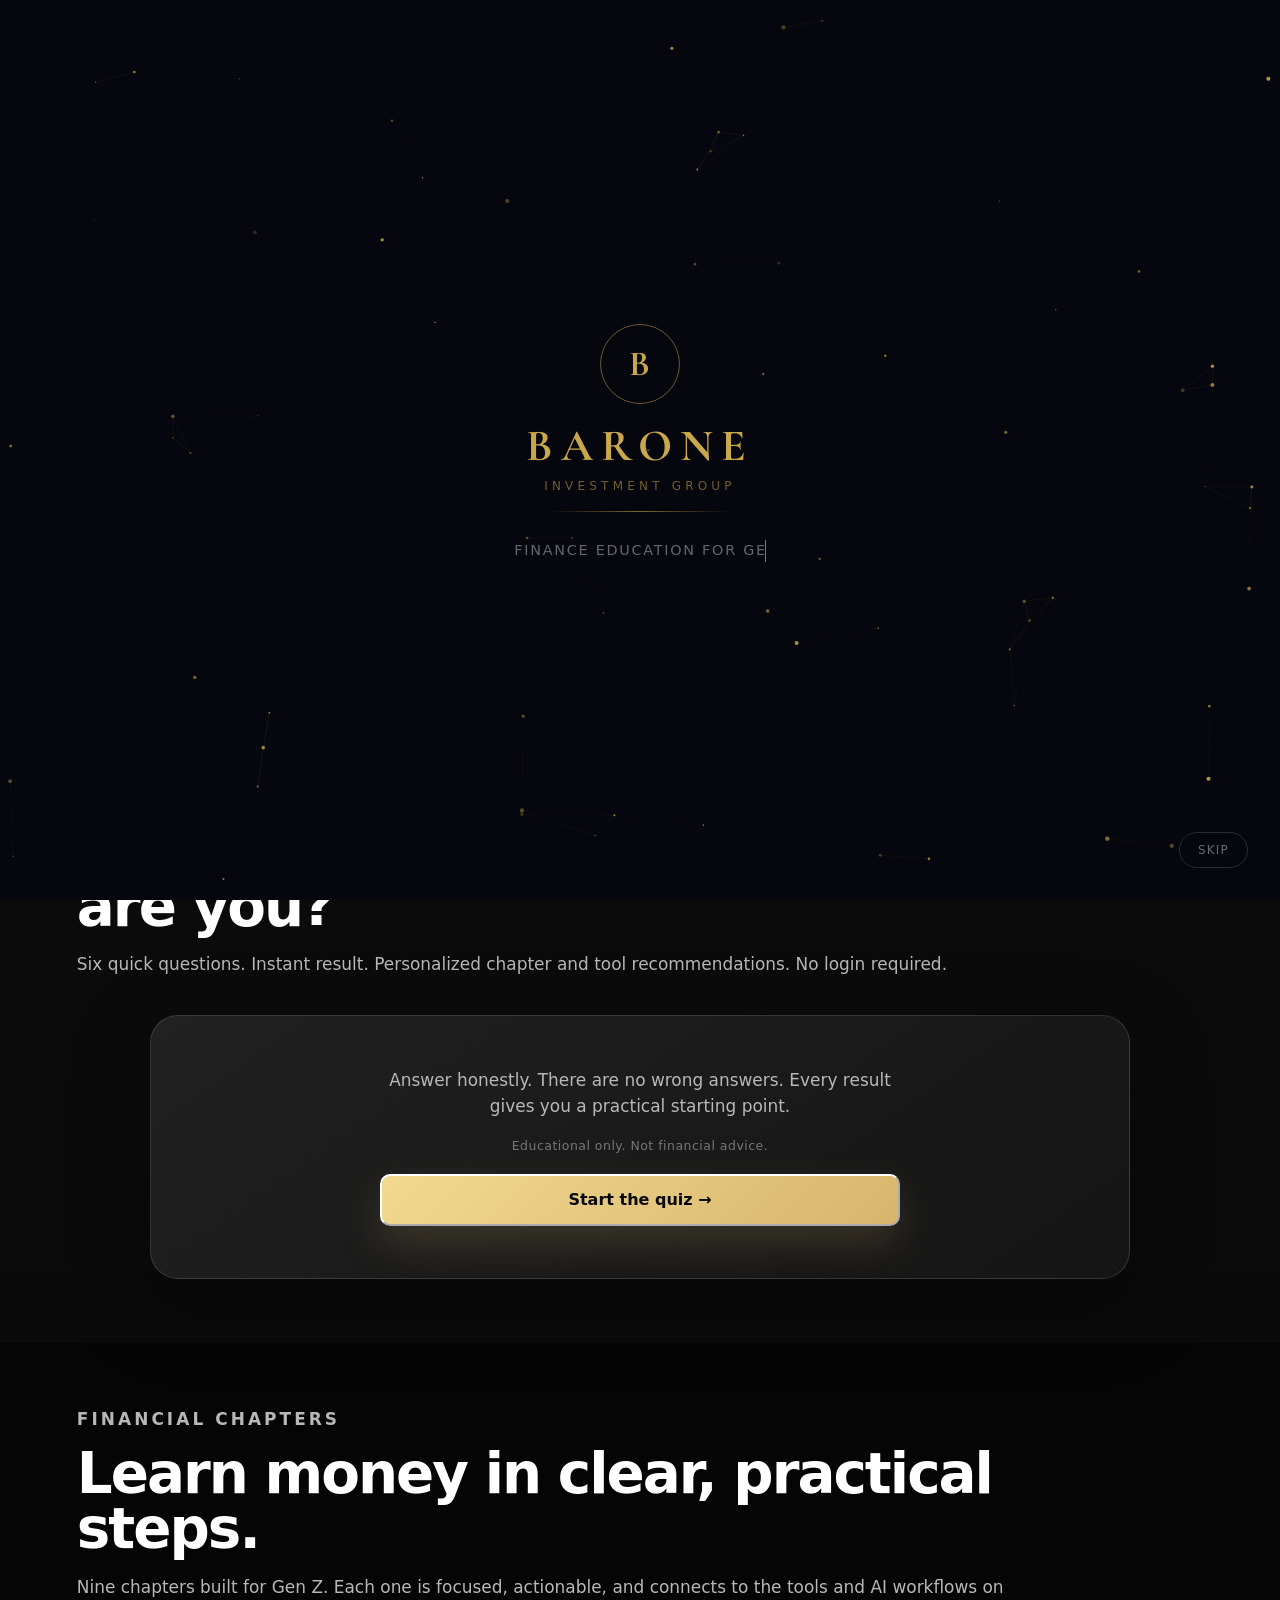
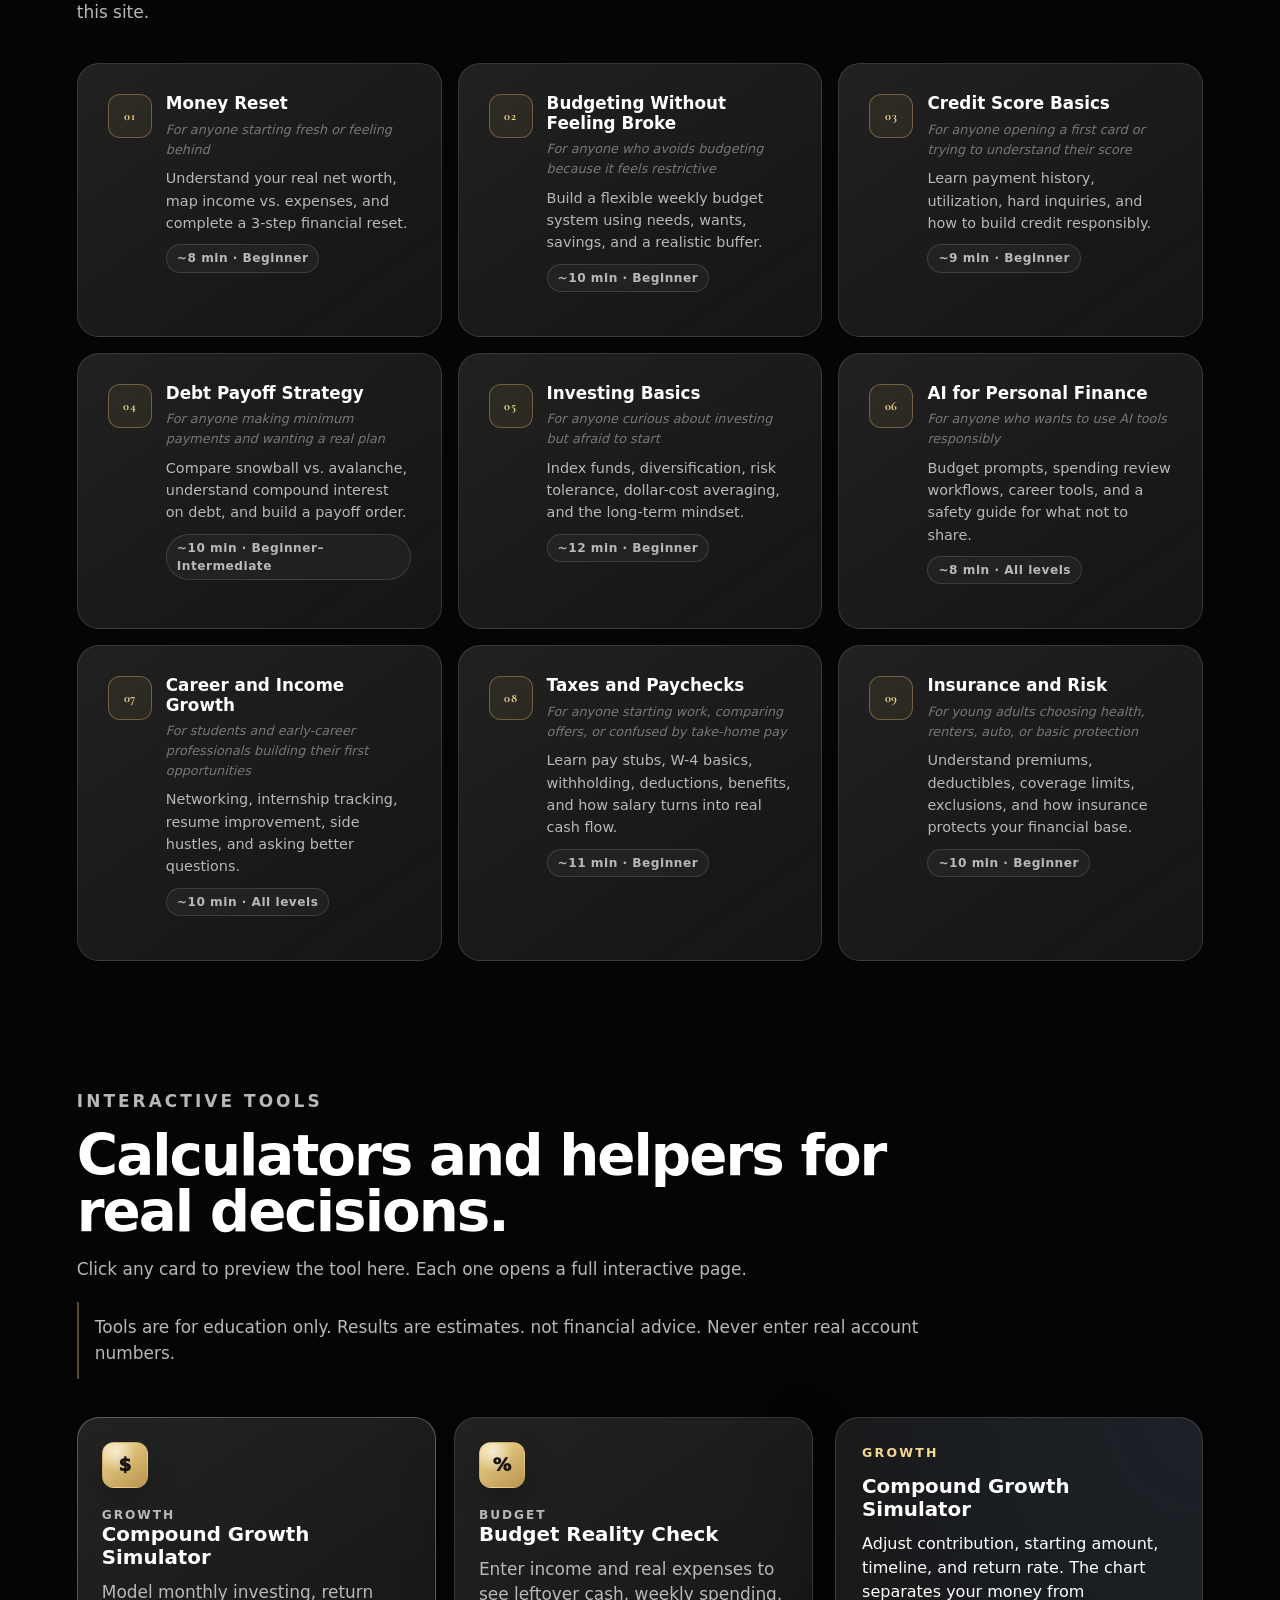
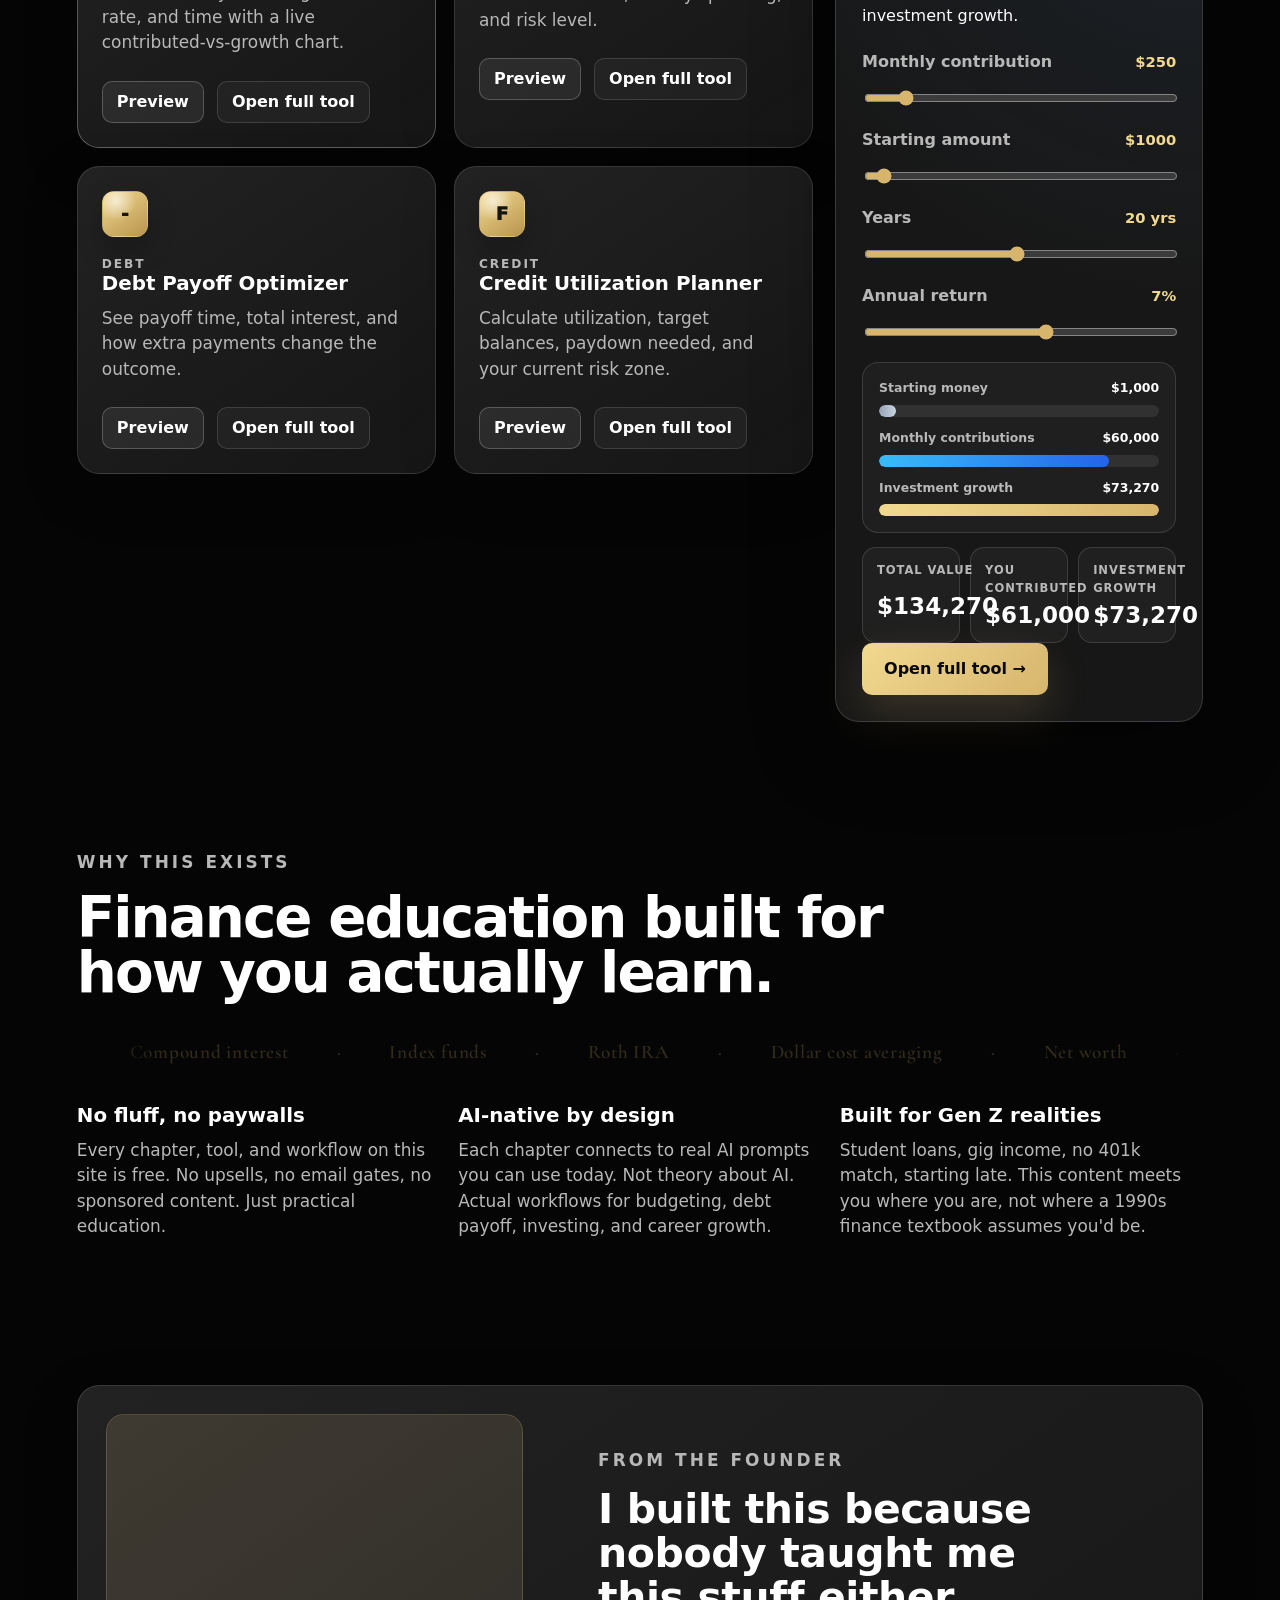
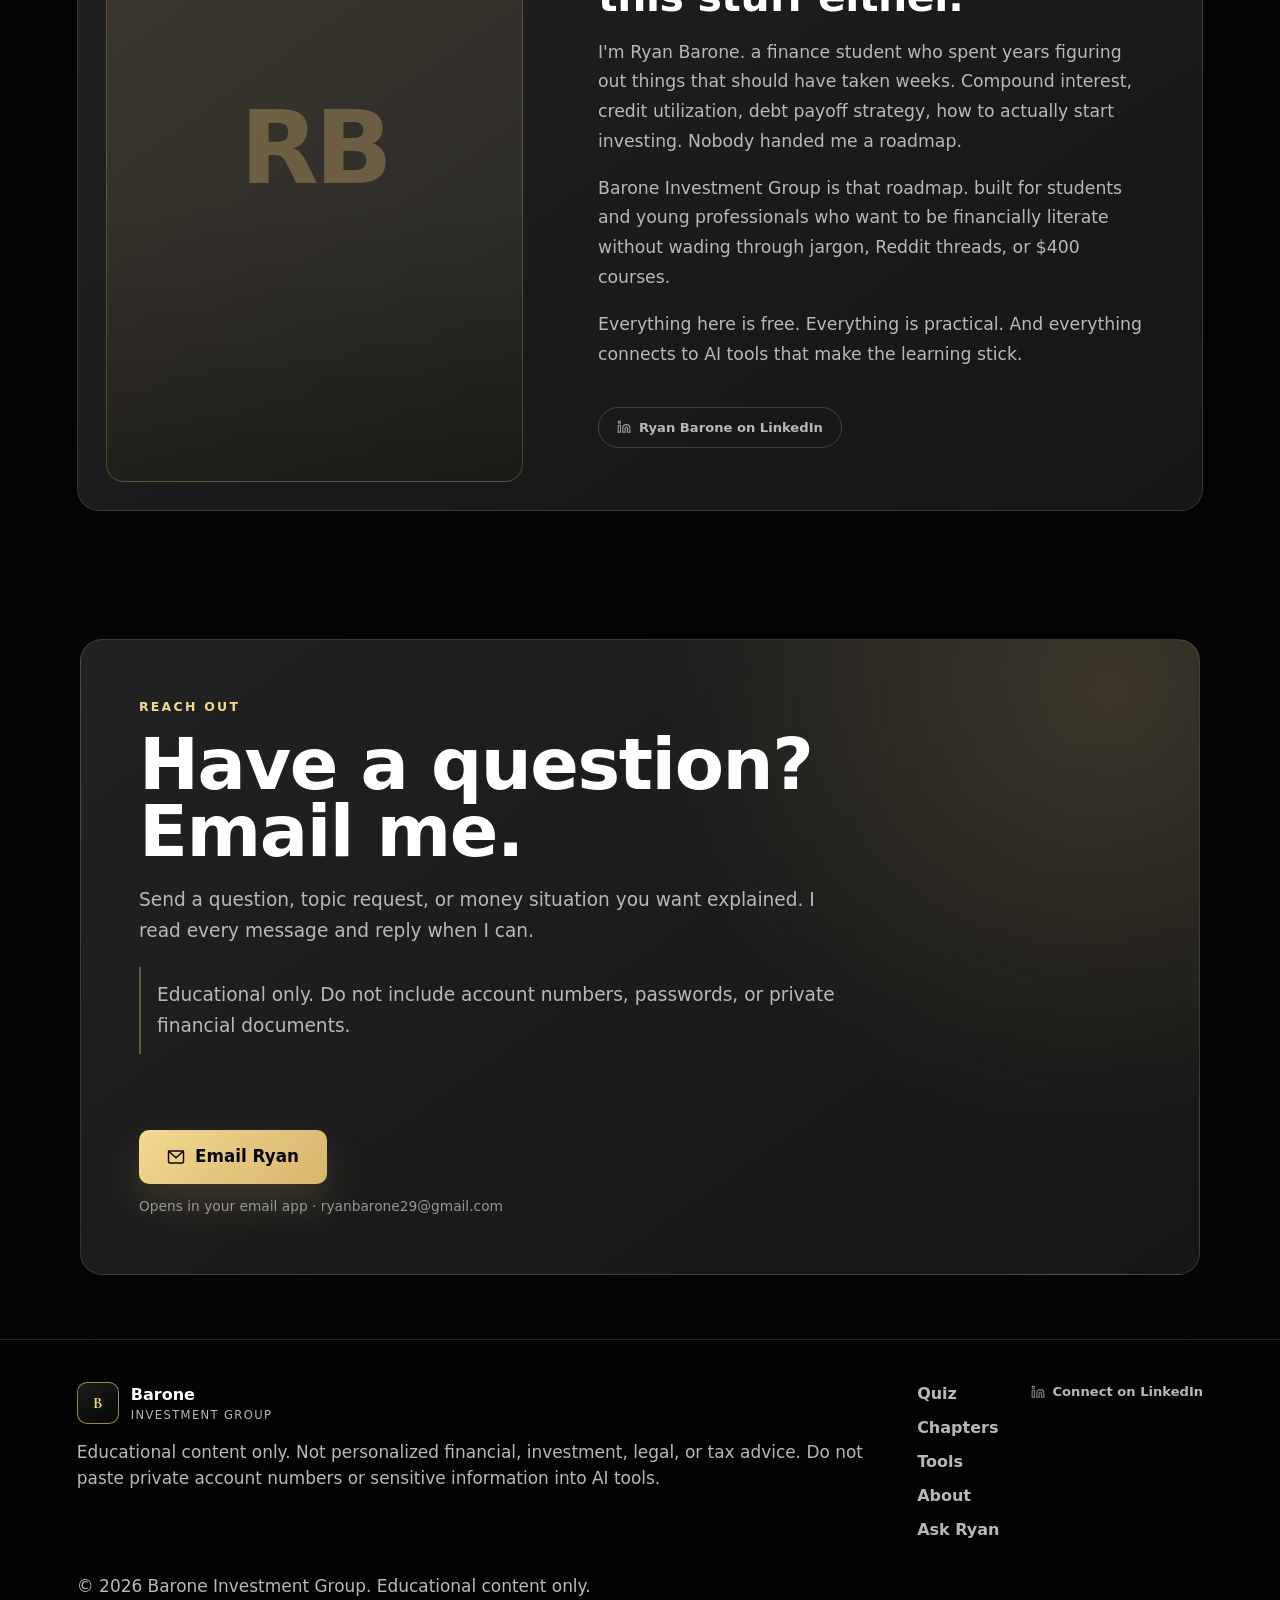
==== index.html @ 00a00a98 "Add files via upload" ====
<!doctype html>
<html lang="en"><head>
    <meta charset="utf-8">
    <meta name="viewport" content="width=device-width, initial-scale=1">
    <title>Barone Investment Group | AI Finance Education for Gen Z</title>
    <meta name="description" content="Practical AI finance workflows, interactive chapters, and smart tools for Gen Z students and young professionals. Built by Ryan Barone.">

    <!-- Open Graph / social sharing -->
    <meta property="og:type" content="website">
    <meta property="og:url" content="https://baroneinvestmentgroup.site/">
    <meta property="og:title" content="Barone Investment Group | AI Finance Education for Gen Z">
    <meta property="og:description" content="Practical AI finance workflows, interactive chapters, and smart tools for Gen Z students and young professionals.">
    <meta property="og:image" content="https://baroneinvestmentgroup.site/og-image.png">

    <!-- Twitter / X card -->
    <meta name="twitter:card" content="summary_large_image">
    <meta name="twitter:title" content="Barone Investment Group | AI Finance Education for Gen Z">
    <meta name="twitter:description" content="Practical AI finance workflows, interactive chapters, and smart tools for Gen Z students and young professionals.">
    <meta name="twitter:image" content="https://baroneinvestmentgroup.site/og-image.png">

    <link rel="preconnect" href="https://fonts.googleapis.com">
    <link rel="preconnect" href="https://fonts.gstatic.com" crossorigin="">
    <link href="https://fonts.googleapis.com/css2?family=Cormorant+Garamond:wght@600;700&amp;display=swap" rel="stylesheet">
    <link rel="icon" type="image/svg+xml" href="favicon.svg">
    <link rel="stylesheet" href="styles.css?v=20260522v2">
  </head>
  <body>

    <!-- Cinematic Entrance Overlay -->
    <div id="entrance-overlay" role="presentation" aria-hidden="true">
      <canvas id="entrance-canvas"></canvas>
      <div class="entrance-curtain entrance-curtain-left"></div>
      <div class="entrance-curtain entrance-curtain-right"></div>
      <div class="entrance-stage">
        <div class="entrance-mark">
          <span class="entrance-mark-letter">B</span>
          <div class="entrance-mark-shimmer"></div>
        </div>
        <div class="entrance-wordmark">
          <span class="entrance-wordmark-name">Barone</span>
          <span class="entrance-wordmark-sub">Investment Group</span>
        </div>
        <div class="entrance-rule"></div>
        <p class="entrance-tagline"></p>
      </div>
      <button class="entrance-skip" type="button">Skip</button>
    </div>

    <!-- Full-page animated background canvas (fixed, behind everything) -->
    <canvas id="page-bg-canvas" aria-hidden="true" width="1625" height="1268"></canvas>

    <!-- Slow-moving gradient orbs (CSS-driven, gold + blue) -->
    <div class="ambient-bg" aria-hidden="true">
      <span></span>
      <span></span>
      <span></span>
      <span class="orb-blue"></span>
      <span class="orb-blue"></span>
    </div>

    <!-- ── Header ─────────────────────────────────────────────────────────── -->
    <header class="site-header" data-header="">
      <a class="brand" href="#top" aria-label="Barone Investment Group home">
        <span class="brand-mark"><span class="bm-letter">B</span></span>
        <span>
          <strong class="bm-wordmark">Barone</strong>
          <small>Investment Group</small>
        </span>
      </a>

      <button class="nav-toggle" type="button" aria-expanded="false" aria-controls="site-nav" data-nav-toggle="">
        <span></span><span></span><span></span>
      </button>

      <nav id="site-nav" class="site-nav" data-nav="">
        <a href="#quiz">Quiz</a>
        <a href="#chapters">Chapters</a>
        <a href="#tools">Tools</a>
        <a href="#mission">About</a>
        <a href="#advice">Ask Ryan</a>
      </nav>
    </header>

    <main id="top">

      <!-- ── 1. Hero ──────────────────────────────────────────────────────── -->
      <section class="hero section" id="home">

        <!-- Particle network canvas -->
        <canvas id="hero-particle-canvas" aria-hidden="true" width="1610" height="1014"></canvas>

        <div class="hero-copy reveal is-visible">
          <p class="eyebrow">Finance education built for Gen Z</p>
          <h1>Learn money.<br>Build wealth.</h1>
          <p>Start with the quiz, work through the chapters, and use the tools to make real decisions with your money.</p>
          <div class="hero-actions">
            <a class="button primary hero-quiz-button" href="#quiz">Take the Money Type Quiz</a>
            <a class="button secondary" href="#tools">View Tools</a>
          </div>
          <div class="hero-proof-row" aria-label="Quiz details">
            <span>60 seconds</span>
            <span>No login</span>
            <span>Personalized path</span>
          </div>
        </div>

        <script>
(function () {
  var canvas = document.getElementById('hero-particle-canvas');
  var ctx    = canvas.getContext('2d');
  var pts    = [];
  var mouse  = { x: -9999, y: -9999 };
  var RAF;

  function resize() {
    canvas.width  = canvas.offsetWidth;
    canvas.height = canvas.offsetHeight;
  }

  function seed() {
    pts = [];
    var count = Math.floor((canvas.width * canvas.height) / 14000);
    count = Math.max(40, Math.min(count, 110));
    for (var i = 0; i < count; i++) {
      pts.push({
        x:  Math.random() * canvas.width,
        y:  Math.random() * canvas.height,
        vx: (Math.random() - 0.5) * 0.38,
        vy: (Math.random() - 0.5) * 0.38,
        r:  1.4 + Math.random() * 1.2
      });
    }
  }

  function draw() {
    ctx.clearRect(0, 0, canvas.width, canvas.height);
    var LINK       = 130;
    var MOUSE_LINK = 180;

    for (var i = 0; i < pts.length; i++) {
      var p = pts[i];
      p.x += p.vx;
      p.y += p.vy;
      if (p.x < 0 || p.x > canvas.width)  p.vx *= -1;
      if (p.y < 0 || p.y > canvas.height) p.vy *= -1;

      /* lines between nearby particles */
      for (var j = i + 1; j < pts.length; j++) {
        var q  = pts[j];
        var dx = p.x - q.x, dy = p.y - q.y;
        var d  = Math.sqrt(dx * dx + dy * dy);
        if (d < LINK) {
          ctx.beginPath();
          ctx.moveTo(p.x, p.y);
          ctx.lineTo(q.x, q.y);
          ctx.strokeStyle = 'rgba(215,181,109,' + ((1 - d / LINK) * 0.22) + ')';
          ctx.lineWidth   = 0.7;
          ctx.stroke();
        }
      }

      /* lines to mouse cursor */
      var mx = p.x - mouse.x, my = p.y - mouse.y;
      var md = Math.sqrt(mx * mx + my * my);
      if (md < MOUSE_LINK) {
        ctx.beginPath();
        ctx.moveTo(p.x, p.y);
        ctx.lineTo(mouse.x, mouse.y);
        ctx.strokeStyle = 'rgba(242,217,144,' + ((1 - md / MOUSE_LINK) * 0.55) + ')';
        ctx.lineWidth   = 0.9;
        ctx.stroke();
      }

      /* gold dot */
      ctx.beginPath();
      ctx.arc(p.x, p.y, p.r, 0, Math.PI * 2);
      ctx.fillStyle = 'rgba(215,181,109,0.65)';
      ctx.fill();
    }

    RAF = requestAnimationFrame(draw);
  }

  resize();
  seed();
  draw();

  window.addEventListener('resize', function () {
    cancelAnimationFrame(RAF);
    resize();
    seed();
    draw();
  });

  var section = canvas.closest('section');
  section.addEventListener('mousemove', function (e) {
    var rect  = canvas.getBoundingClientRect();
    mouse.x   = e.clientX - rect.left;
    mouse.y   = e.clientY - rect.top;
  });
  section.addEventListener('mouseleave', function () {
    mouse.x = -9999;
    mouse.y = -9999;
  });
}());
        </script>

      </section>

            <!-- 2. Money Type Quiz -->
      <section class="section quiz-section" id="quiz">
        <div class="section-head reveal">
          <p class="eyebrow">Find your money type</p>
          <h2>What kind of financial person are you?</h2>
          <p>Six quick questions. Instant result. Personalized chapter and tool recommendations. No login required.</p>
        </div>

        <div class="quiz-shell reveal" id="quiz-shell">
          <div class="quiz-start" id="q-start">
            <div class="quiz-start-inner">
              <p class="quiz-start-copy">Answer honestly. There are no wrong answers. Every result gives you a practical starting point.</p>
              <p class="quiz-disclaimer-inline">Educational only. Not financial advice.</p>
              <button class="button primary" type="button" id="start-btn">Start the quiz &rarr;</button>
            </div>
          </div>

          <div class="quiz-question-wrap" id="q-question" style="display:none">
            <div class="quiz-progress-bar-wrap">
              <span id="q-label" class="quiz-progress-label">Question 1 of 8</span>
              <div class="quiz-bar"><div class="quiz-bar-fill" id="q-bar" style="width:0%"></div></div>
            </div>
            <h3 class="quiz-q-text" id="q-text"></h3>
            <div class="quiz-options" id="q-options"></div>
          </div>

          <div class="quiz-result" id="q-result" style="display:none">
            <div class="result-badge" id="r-emoji"></div>
            <div class="result-body">
              <p class="eyebrow" id="r-tagline">Your money type</p>
              <h3 id="r-name"></h3>
              <p id="r-desc"></p>
              <div class="result-summary-grid" aria-label="Result summary">
                <div><span>Focus</span><strong id="r-focus"></strong></div>
                <div><span>First step</span><strong id="r-first-step"></strong></div>
                <div><span>Timeline</span><strong id="r-time"></strong></div>
              </div>
              <div class="result-action-plan">
                <h4>Your 3-step starter plan</h4>
                <ol id="r-action-list"></ol>
              </div>
              <div class="result-actions">
                <a class="button primary" id="plan-btn" href="#chapters">Start my plan</a>
                <button class="button secondary" type="button" id="retake-btn">Retake quiz</button>
              </div>
              <p class="quiz-disclaimer-inline">For educational purposes only. Not personalized financial advice.</p>
            </div>
          </div>
        </div>
      </section>

      <script>
(function () {
  var elStart = document.getElementById('q-start');
  var elQuestion = document.getElementById('q-question');
  var elResult = document.getElementById('q-result');
  var elLabel = document.getElementById('q-label');
  var elBar = document.getElementById('q-bar');
  var elText = document.getElementById('q-text');
  var elOptions = document.getElementById('q-options');

  var questions = [
    { text: 'When you get paid, what usually happens first?', options: [
      { label: 'I split it between bills, savings, and a budget right away', w: { saver: 3 } },
      { label: 'I cover my bills and enjoy whatever is left', w: { spender: 3 } },
      { label: 'I move money to investments before I spend anything else', w: { builder: 2, optimizer: 2 } },
      { label: 'Honestly, I just try to make it work each month', w: { catchup: 2, avoider: 1 } }
    ]},
    { text: 'How honest are you about your bank balance right now?', options: [
      { label: 'I know exactly. I check it daily and track everything.', w: { saver: 2, optimizer: 2 } },
      { label: 'I know roughly, but I avoid looking too closely', w: { avoider: 3, spender: 1 } },
      { label: 'I check when something comes up or when I need to decide', w: { spender: 2 } },
      { label: 'I pay more attention to my investment accounts than my bank', w: { builder: 3, optimizer: 1 } }
    ]},
    { text: 'An unexpected $500 drops into your account. You:', options: [
      { label: 'Move it straight to savings or my emergency fund', w: { saver: 3 } },
      { label: 'Spend it on something I have been wanting. I earned it.', w: { spender: 3 } },
      { label: 'Invest it, probably in index fund shares', w: { builder: 2, optimizer: 2 } },
      { label: 'Use it to pay off a bill or debt I have been carrying', w: { catchup: 3 } }
    ]},
    { text: 'Pick the statement that feels most true for you right now:', options: [
      { label: 'I save consistently but my money feels like it is not growing', w: { saver: 3 } },
      { label: 'I spend more than I should and feel guilty about it every month', w: { spender: 3 } },
      { label: 'Money gives me real anxiety. I tend to avoid dealing with it.', w: { avoider: 3 } },
      { label: 'I track every dollar and want to squeeze every percent of return', w: { optimizer: 3 } }
    ]},
    { text: 'What is your honest relationship with debt right now?', options: [
      { label: 'Minimal. I hate carrying a balance and pay it off fast.', w: { saver: 2, optimizer: 1 } },
      { label: 'I have some and am mostly making minimum payments', w: { spender: 2, avoider: 1 } },
      { label: 'I use debt strategically when the math makes sense.', w: { builder: 2, optimizer: 2 } },
      { label: 'I have debt I am genuinely not sure how to tackle', w: { catchup: 3 } }
    ]},
    { text: 'When you think about investing right now:', options: [
      { label: 'I have savings but have not actually started investing yet', w: { saver: 3 } },
      { label: 'I have thought about it a lot but something keeps stopping me', w: { avoider: 2, spender: 1 } },
      { label: 'I am already in the market and always learning new strategies', w: { builder: 2, optimizer: 2 } },
      { label: 'Investing feels like a future thing. I need stability first.', w: { catchup: 2, avoider: 1 } }
    ]},
    { text: 'How do you make spending decisions?', options: [
      { label: 'I have a budget with real category limits and I follow it', w: { saver: 2, optimizer: 1 } },
      { label: 'I go with how I feel. If I want it and can pay, I get it.', w: { spender: 3 } },
      { label: 'I research obsessively before buying anything significant', w: { optimizer: 3 } },
      { label: 'I avoid spending wherever I can because I feel behind', w: { catchup: 2, avoider: 1 } }
    ]},
    { text: 'Your top financial goal for the next 12 months?', options: [
      { label: 'Build up or protect my savings and emergency fund', w: { saver: 3 } },
      { label: 'Actually stick to a spending plan and stop the leaks', w: { spender: 2, avoider: 1 } },
      { label: 'Grow my investment portfolio and maximize long-term returns', w: { builder: 2, optimizer: 2 } },
      { label: 'Pay off debt and stop living month to month', w: { catchup: 3 } }
    ]}
  ];

  var results = {
    saver: { badge: 'SK', name: 'The Safe Keeper', tagline: 'You save well. Now make it grow.', focus: 'Put savings to work', firstStep: 'Open Investing Basics', time: 'This week', desc: 'You are disciplined and consistent, which are genuinely strong traits. But savings sitting in a low-yield account can lose ground to inflation every year. Your next step is learning how to put dollars to work without taking reckless risks.', actions: ['Check whether your emergency fund is in a high-yield savings account.', 'Read Investing Basics and learn the difference between saving and investing.', 'Use the compound calculator to see what monthly investing could become over time.'], chapters: [['investing','Investing Basics'],['budgeting','Budgeting Without Feeling Broke'],['ai','AI for Personal Finance']], tools: [['compound','Compound Interest Calculator'],['invest_guide','Investing Learning Path'],['savings','Savings Goal Tracker']] },
    spender: { badge: 'LB', name: 'The Lifestyle Builder', tagline: 'Great at enjoying money. Build a system for it.', focus: 'Spend with intention', firstStep: 'Build a weekly budget', time: '7 days', desc: 'You know how to live well, but without a system, lifestyle creep quietly wins every month. A real budget does not restrict you. It makes your spending intentional so you can enjoy it without the guilt.', actions: ['Pick one spending category to watch for the next seven days.', 'Use the Budget Reality Check tool to set a realistic weekly number.', 'Move one small amount automatically toward savings before you spend.'], chapters: [['budgeting','Budgeting Without Feeling Broke'],['reset','Money Reset'],['credit','Credit Score Basics']], tools: [['budget','Budget Builder'],['emergency','Emergency Fund Calculator'],['debt_planner','Debt Payoff Planner']] },
    builder: { badge: 'LG', name: 'The Long-Game Player', tagline: 'You think in decades. That is your biggest edge.', focus: 'Grow consistently', firstStep: 'Model compounding', time: '30 days', desc: 'You already have the mindset that separates wealth builders from everyone else. Now it is about optimizing your strategy, growing income, and letting compounding do the heavy lifting over time.', actions: ['Set one clear monthly investing or savings target.', 'Use the compound calculator to model a 10-year outcome.', 'Read the career chapter and identify one income-growth move.'], chapters: [['investing','Investing Basics'],['careers','Career and Income Growth'],['ai','AI for Personal Finance']], tools: [['compound','Compound Interest Calculator'],['invest_guide','Investing Learning Path'],['email_gen','Career Email Generator']] },
    avoider: { badge: 'SA', name: 'The Stress Avoider', tagline: 'Money anxiety is real and totally workable.', focus: 'Reduce overwhelm', firstStep: 'Do a money reset', time: '20 minutes', desc: 'Avoiding money topics is a stress response, not a character flaw. The goal is not perfection. Take one small step at a time, start with the simplest chapter, and build from there. Things get manageable faster than you think.', actions: ['Look at only your current checking balance and write it down.', 'Open Money Reset and follow the first exercise.', 'Choose one bill, balance, or habit to understand better this week.'], chapters: [['reset','Money Reset'],['budgeting','Budgeting Without Feeling Broke'],['credit','Credit Score Basics']], tools: [['budget','Budget Builder'],['emergency','Emergency Fund Calculator'],['credit_score','Credit Score Guide']] },
    optimizer: { badge: 'OP', name: 'The Optimizer', tagline: 'The basics are handled. Time for advanced moves.', focus: 'Fine-tune systems', firstStep: 'Audit one assumption', time: 'This month', desc: 'You track, analyze, and want to maximize every dollar. That is genuinely rare. The fundamentals are solid. Your edge is in fine-tuning: tax strategy, portfolio allocation, AI finance tools, and income acceleration.', actions: ['Pick one account, fee, or investing assumption to review.', 'Use AI to compare options, then verify the details on official sources.', 'Choose one upgrade that saves money, improves returns, or raises income.'], chapters: [['investing','Investing Basics'],['ai','AI for Personal Finance'],['careers','Career and Income Growth']], tools: [['compound','Compound Interest Calculator'],['tax','Tax Estimator'],['invest_guide','Investing Learning Path']] },
    catchup: { badge: 'CK', name: 'The Comeback Kid', tagline: 'Starting over or starting late. Here is your roadmap.', focus: 'Stabilize first', firstStep: 'List debts and bills', time: 'Today', desc: 'You are dealing with real financial pressure, not just theory. The goal right now is not perfection. Focus on stopping the bleeding, building a base, and stacking small wins that snowball. You are not behind forever. You are just starting.', actions: ['Write down every debt or unpaid bill with balance, rate, and minimum payment.', 'Use the debt payoff planner to find the first target.', 'Set one small weekly cash buffer before adding extra payments.'], chapters: [['reset','Money Reset'],['debt_payoff','Debt Payoff Strategy'],['budgeting','Budgeting Without Feeling Broke']], tools: [['debt_planner','Debt Payoff Planner'],['emergency','Emergency Fund Calculator'],['budget','Budget Builder']] }
  };

  var scores = { saver: 0, spender: 0, builder: 0, avoider: 0, optimizer: 0, catchup: 0 };
  var currentQ = 0;
  function show(el) { el.style.display = ''; }
  function hide(el) { el.style.display = 'none'; }
  function renderQuestion(idx) {
    var q = questions[idx];
    elLabel.textContent = 'Question ' + (idx + 1) + ' of ' + questions.length;
    elBar.style.width = ((idx / questions.length) * 100).toFixed(0) + '%';
    elText.textContent = q.text;
    elOptions.innerHTML = '';
    q.options.forEach(function (opt) {
      var btn = document.createElement('button');
      btn.textContent = opt.label;
      btn.addEventListener('click', function () {
        Object.keys(opt.w).forEach(function (k) { scores[k] += opt.w[k]; });
        currentQ++;
        if (currentQ < questions.length) renderQuestion(currentQ);
        else renderResult();
      });
      elOptions.appendChild(btn);
    });
  }
  function renderResult() {
    elBar.style.width = '100%';
    elLabel.textContent = 'Complete';
    var winner = Object.keys(scores).reduce(function (a, b) { return scores[a] >= scores[b] ? a : b; });
    var r = results[winner];
    document.getElementById('r-emoji').textContent = r.badge;
    document.getElementById('r-tagline').textContent = r.tagline;
    document.getElementById('r-name').textContent = r.name;
    document.getElementById('r-desc').textContent = r.desc;
    document.getElementById('r-focus').textContent = r.focus;
    document.getElementById('r-first-step').textContent = r.firstStep;
    document.getElementById('r-time').textContent = r.time;
    document.getElementById('r-action-list').innerHTML = r.actions.map(function (step) { return '<li>' + step + '</li>'; }).join('');
    document.getElementById('plan-btn').href = 'lesson.html?topic=' + r.chapters[0][0];
    try { localStorage.setItem('bigProfile', JSON.stringify({ type: winner, name: r.name, badge: r.badge, tagline: r.tagline })); } catch(e) {}
    hide(elQuestion);
    show(elResult);
  }
  function resetQuiz() {
    Object.keys(scores).forEach(function (k) { scores[k] = 0; });
    currentQ = 0;
    hide(elResult);
    show(elQuestion);
    renderQuestion(0);
  }
  document.getElementById('start-btn').addEventListener('click', function () { hide(elStart); show(elQuestion); renderQuestion(0); });
  var heroQuizBtn = document.querySelector('.hero-quiz-button');
  if (heroQuizBtn) {
    heroQuizBtn.addEventListener('click', function() {
      setTimeout(function() {
        if (elStart && elStart.style.display !== 'none') { hide(elStart); show(elQuestion); renderQuestion(0); }
      }, 400);
    });
  }
  document.getElementById('retake-btn').addEventListener('click', resetQuiz);
}());
      </script>

      <!-- ── 3. Financial Chapters ────────────────────────────────────────── -->
      <section class="section chapters-section" id="chapters">
        <div class="section-head reveal">
          <p class="eyebrow">Financial chapters</p>
          <h2>Learn money in clear, practical steps.</h2>
          <p>Nine chapters built for Gen Z. Each one is focused, actionable, and connects to the tools and AI workflows on this site.</p>
        </div>

        <div class="chapters-grid">
          <a class="chapter-card reveal" href="lesson.html?topic=reset">
            <span class="chapter-num">01</span>
            <div class="chapter-body">
              <h3>Money Reset</h3>
              <p class="chapter-for">For anyone starting fresh or feeling behind</p>
              <p>Understand your real net worth, map income vs. expenses, and complete a 3-step financial reset.</p>
              <span class="chapter-meta">~8 min · Beginner</span>
            </div>
          <div class="chapter-progress"></div>
          </a>

          <a class="chapter-card reveal" href="lesson.html?topic=budgeting">
            <span class="chapter-num">02</span>
            <div class="chapter-body">
              <h3>Budgeting Without Feeling Broke</h3>
              <p class="chapter-for">For anyone who avoids budgeting because it feels restrictive</p>
              <p>Build a flexible weekly budget system using needs, wants, savings, and a realistic buffer.</p>
              <span class="chapter-meta">~10 min · Beginner</span>
            </div>
          <div class="chapter-progress"></div>
          </a>

          <a class="chapter-card reveal" href="lesson.html?topic=credit">
            <span class="chapter-num">03</span>
            <div class="chapter-body">
              <h3>Credit Score Basics</h3>
              <p class="chapter-for">For anyone opening a first card or trying to understand their score</p>
              <p>Learn payment history, utilization, hard inquiries, and how to build credit responsibly.</p>
              <span class="chapter-meta">~9 min · Beginner</span>
            </div>
          <div class="chapter-progress"></div>
          </a>

          <a class="chapter-card reveal" href="lesson.html?topic=debt_payoff">
            <span class="chapter-num">04</span>
            <div class="chapter-body">
              <h3>Debt Payoff Strategy</h3>
              <p class="chapter-for">For anyone making minimum payments and wanting a real plan</p>
              <p>Compare snowball vs. avalanche, understand compound interest on debt, and build a payoff order.</p>
              <span class="chapter-meta">~10 min · Beginner–Intermediate</span>
            </div>
          <div class="chapter-progress"></div>
          </a>

          <a class="chapter-card reveal" href="lesson.html?topic=investing">
            <span class="chapter-num">05</span>
            <div class="chapter-body">
              <h3>Investing Basics</h3>
              <p class="chapter-for">For anyone curious about investing but afraid to start</p>
              <p>Index funds, diversification, risk tolerance, dollar-cost averaging, and the long-term mindset.</p>
              <span class="chapter-meta">~12 min · Beginner</span>
            </div>
          <div class="chapter-progress"></div>
          </a>

          <a class="chapter-card reveal" href="lesson.html?topic=ai">
            <span class="chapter-num">06</span>
            <div class="chapter-body">
              <h3>AI for Personal Finance</h3>
              <p class="chapter-for">For anyone who wants to use AI tools responsibly</p>
              <p>Budget prompts, spending review workflows, career tools, and a safety guide for what not to share.</p>
              <span class="chapter-meta">~8 min · All levels</span>
            </div>
          <div class="chapter-progress"></div>
          </a>

          <a class="chapter-card reveal" href="lesson.html?topic=careers">
            <span class="chapter-num">07</span>
            <div class="chapter-body">
              <h3>Career and Income Growth</h3>
              <p class="chapter-for">For students and early-career professionals building their first opportunities</p>
              <p>Networking, internship tracking, resume improvement, side hustles, and asking better questions.</p>
              <span class="chapter-meta">~10 min · All levels</span>
            </div>
          <div class="chapter-progress"></div>
          </a>

          <a class="chapter-card reveal" href="lesson.html?topic=taxes_paychecks">
            <span class="chapter-num">08</span>
            <div class="chapter-body">
              <h3>Taxes and Paychecks</h3>
              <p class="chapter-for">For anyone starting work, comparing offers, or confused by take-home pay</p>
              <p>Learn pay stubs, W-4 basics, withholding, deductions, benefits, and how salary turns into real cash flow.</p>
              <span class="chapter-meta">~11 min · Beginner</span>
            </div>
          <div class="chapter-progress"></div>
          </a>

          <a class="chapter-card reveal" href="lesson.html?topic=insurance_risk">
            <span class="chapter-num">09</span>
            <div class="chapter-body">
              <h3>Insurance and Risk</h3>
              <p class="chapter-for">For young adults choosing health, renters, auto, or basic protection</p>
              <p>Understand premiums, deductibles, coverage limits, exclusions, and how insurance protects your financial base.</p>
              <span class="chapter-meta">~10 min · Beginner</span>
            </div>
          <div class="chapter-progress"></div>
          </a>
        </div>
      </section>

      <section class="section tools-section" id="tools">
        <div class="section-head reveal">
          <p class="eyebrow">Interactive tools</p>
          <h2>Calculators and helpers for real decisions.</h2>
          <p>Click any card to preview the tool here. Each one opens a full interactive page.</p>
          <p class="site-disclaimer">Tools are for education only. Results are estimates. not financial advice. Never enter real account numbers.</p>
        </div>

        <div class="tool-layout">
          <div class="tool-grid">
            <article class="tool-card reveal is-active" data-tool-card="compound">
              <span class="tool-brand-icon" aria-hidden="true">$</span>
              <span class="tool-kicker">Growth</span>
              <h3>Compound Growth Simulator</h3>
              <p>Model monthly investing, return rate, and time with a live contributed-vs-growth chart.</p>
              <button type="button" data-tool-open="compound">Preview</button>
              <a class="card-link" href="tool.html?tool=compound">Open full tool</a>
            </article>

            <article class="tool-card reveal" data-tool-card="budget">
              <span class="tool-brand-icon" aria-hidden="true">%</span>
              <span class="tool-kicker">Budget</span>
              <h3>Budget Reality Check</h3>
              <p>Enter income and real expenses to see leftover cash, weekly spending, and risk level.</p>
              <button type="button" data-tool-open="budget">Preview</button>
              <a class="card-link" href="tool.html?tool=budget">Open full tool</a>
            </article>

            <article class="tool-card reveal" data-tool-card="debt_planner">
              <span class="tool-brand-icon" aria-hidden="true">-</span>
              <span class="tool-kicker">Debt</span>
              <h3>Debt Payoff Optimizer</h3>
              <p>See payoff time, total interest, and how extra payments change the outcome.</p>
              <button type="button" data-tool-open="debt_planner">Preview</button>
              <a class="card-link" href="tool.html?tool=debt_planner">Open full tool</a>
            </article>

            <article class="tool-card reveal" data-tool-card="credit">
              <span class="tool-brand-icon" aria-hidden="true">F</span>
              <span class="tool-kicker">Credit</span>
              <h3>Credit Utilization Planner</h3>
              <p>Calculate utilization, target balances, paydown needed, and your current risk zone.</p>
              <button type="button" data-tool-open="credit">Preview</button>
              <a class="card-link" href="tool.html?tool=credit">Open full tool</a>
            </article>

          </div><!-- /.tool-grid -->

          <!-- Tool preview panel -->
          <div class="tool-panel" id="tool-panel">
            <p class="panel-label" id="tool-panel-kicker">Growth</p>
            <h3 id="tool-panel-title">Compound Growth Simulator</h3>
            <p id="tool-panel-copy">Adjust contribution, starting amount, timeline, and return rate. The chart separates your money from investment growth.</p>
            <div class="tool-preview" id="tool-preview">
      <label class="tool-control-row">
    <span>Monthly contribution <strong id="growth-monthly-value">$250</strong></span>
    <input id="growth-monthly" type="range" min="25" max="2000" value="250" step="25">
  </label>
      <label class="tool-control-row">
    <span>Starting amount <strong id="growth-start-value">$1000</strong></span>
    <input id="growth-start" type="range" min="0" max="25000" value="1000" step="250">
  </label>
      <label class="tool-control-row">
    <span>Years <strong id="growth-years-value">20 yrs</strong></span>
    <input id="growth-years" type="range" min="1" max="40" value="20" step="1">
  </label>
      <label class="tool-control-row">
    <span>Annual return <strong id="growth-rate-value">7%</strong></span>
    <input id="growth-rate" type="range" min="0" max="12" value="7" step="0.5">
  </label>
      <div class="insight-chart" id="growth-chart" aria-hidden="true"><div class="insight-row">
        <div class="insight-row-top"><span>Starting money</span><strong>$1,000</strong></div>
        <div class="insight-track"><i style="width:6%; background:linear-gradient(90deg,#94a3b8,#cbd5e1)"></i></div>
      </div><div class="insight-row">
        <div class="insight-row-top"><span>Monthly contributions</span><strong>$60,000</strong></div>
        <div class="insight-track"><i style="width:82%; background:linear-gradient(90deg,#38bdf8,#2563eb)"></i></div>
      </div><div class="insight-row">
        <div class="insight-row-top"><span>Investment growth</span><strong>$73,270</strong></div>
        <div class="insight-track"><i style="width:100%; background:linear-gradient(90deg,#f2d990,#d7b56d)"></i></div>
      </div></div>
      <div class="tool-metric-grid">
        <div><span>Total value</span><strong id="growth-total">$134,270</strong></div>
        <div><span>You contributed</span><strong id="growth-contributed">$61,000</strong></div>
        <div><span>Investment growth</span><strong id="growth-earned">$73,270</strong></div>
      </div>
    </div>
            <a class="button primary tool-panel-cta" id="tool-panel-link" href="tool.html?tool=compound">Open full tool →</a>
          </div>

        </div><!-- /.tools-section -->
      </section>

      <!-- ── 6. Mission ─────────────────────────────────────────────────────── -->
      <section class="section" id="mission">
        <div class="section-head reveal">
          <p class="eyebrow">Why this exists</p>
          <h2>Finance education built for how you actually learn.</h2>
        </div>
        <div class="mission-ticker-wrap" aria-hidden="true">
          <div class="mission-ticker"><span>Compound interest</span><span>Index funds</span><span>Roth IRA</span><span>Dollar cost averaging</span><span>Net worth</span><span>Credit utilization</span><span>Emergency fund</span><span>Debt avalanche</span><span>401(k)</span><span>Budget reset</span><span>Tax brackets</span><span>Expense ratio</span><span>Diversification</span><span>Paycheck math</span><span>Side income</span><span>Financial independence</span><span>Compound interest</span><span>Index funds</span><span>Roth IRA</span><span>Dollar cost averaging</span><span>Net worth</span><span>Credit utilization</span><span>Emergency fund</span><span>Debt avalanche</span><span>401(k)</span><span>Budget reset</span><span>Tax brackets</span><span>Expense ratio</span><span>Diversification</span><span>Paycheck math</span><span>Side income</span><span>Financial independence</span></div>
        </div>
        <div class="mission-grid">
          <div class="reveal">
            <h3>No fluff, no paywalls</h3>
            <p>Every chapter, tool, and workflow on this site is free. No upsells, no email gates, no sponsored content. Just practical education.</p>
          </div>
          <div class="reveal">
            <h3>AI-native by design</h3>
            <p>Each chapter connects to real AI prompts you can use today. Not theory about AI. Actual workflows for budgeting, debt payoff, investing, and career growth.</p>
          </div>
          <div class="reveal">
            <h3>Built for Gen Z realities</h3>
            <p>Student loans, gig income, no 401k match, starting late. This content meets you where you are, not where a 1990s finance textbook assumes you'd be.</p>
          </div>
        </div>
      </section>

      <!-- ── 7. Founder Story ───────────────────────────────────────────────── -->
      <section class="section" id="story">
        <div class="founder-card reveal">
          <figure class="founder-photo">
            <img src="founder-ryan-barone.jpg" alt="Ryan Barone, founder of Barone Investment Group" loading="lazy" onerror="this.style.display='none';this.parentElement.querySelector('.founder-initials').style.display='grid';">
            <div class="founder-initials" style="display:none;width:100%;height:100%;min-height:460px;place-items:center;background:linear-gradient(145deg,rgba(215,181,109,0.12),rgba(215,181,109,0.04));border-radius:18px;">
              <span style="font-size:clamp(4rem,8vw,7rem);font-weight:900;color:rgba(215,181,109,0.35);letter-spacing:-0.04em;">RB</span>
            </div>
          </figure>
          <div class="founder-text">
            <p class="eyebrow">From the founder</p>
            <h2>I built this because nobody taught me this stuff either.</h2>
            <p>I'm Ryan Barone. a finance student who spent years figuring out things that should have taken weeks. Compound interest, credit utilization, debt payoff strategy, how to actually start investing. Nobody handed me a roadmap.</p>
            <p>Barone Investment Group is that roadmap. built for students and young professionals who want to be financially literate without wading through jargon, Reddit threads, or $400 courses.</p>
            <p>Everything here is free. Everything is practical. And everything connects to AI tools that make the learning stick.</p>
            <a class="founder-linkedin" href="https://www.linkedin.com/in/ryan-barone-779047328/" target="_blank" rel="noopener noreferrer"><svg width="14" height="14" viewBox="0 0 24 24" fill="none" stroke="currentColor" stroke-width="2" stroke-linecap="round" stroke-linejoin="round" aria-hidden="true"><path d="M16 8a6 6 0 0 1 6 6v7h-4v-7a2 2 0 0 0-2-2 2 2 0 0 0-2 2v7h-4v-7a6 6 0 0 1 6-6z"></path><rect x="2" y="9" width="4" height="12"></rect><circle cx="4" cy="4" r="2"></circle></svg> Ryan Barone on LinkedIn</a>
          </div>
        </div>
      </section>

            <!-- Advice Request -->
      <section class="section advice-section" id="advice">
        <div class="advice-card reveal">
          <div class="advice-copy">
            <p class="eyebrow">Reach out</p>
            <h2>Have a question? Email me.</h2>
            <p>Send a question, topic request, or money situation you want explained. I read every message and reply when I can.</p>
            <p class="site-disclaimer">Educational only. Do not include account numbers, passwords, or private financial documents.</p>
          </div>
          <div class="advice-email-cta">
            <a class="button primary advice-mailto" href="mailto:ryanbarone29@gmail.com?subject=Question%20for%20Ryan%20%E2%80%94%20Barone%20Investment%20Group">
              <svg width="18" height="18" viewBox="0 0 24 24" fill="none" stroke="currentColor" stroke-width="2" stroke-linecap="round" stroke-linejoin="round" aria-hidden="true"><rect x="2" y="4" width="20" height="16" rx="2"></rect><polyline points="2,4 12,13 22,4"></polyline></svg>
              Email Ryan
            </a>
            <p class="advice-email-hint">Opens in your email app · ryanbarone29@gmail.com</p>
          </div>
        </div>
      </section>
      <!-- ── Footer ──────────────────────────────────────────────────────────── -->
      <footer class="site-footer" id="contact">
        <div>
          <a class="brand footer-brand" href="#top" aria-label="Barone Investment Group home">
            <span class="brand-mark">B</span>
            <span><strong>Barone</strong><small>Investment Group</small></span>
          </a>
          <p>Educational content only. Not personalized financial, investment, legal, or tax advice. Do not paste private account numbers or sensitive information into AI tools.</p>
        </div>
        <nav aria-label="Footer navigation">
          <a href="#quiz">Quiz</a>
          <a href="#chapters">Chapters</a>
          <a href="#tools">Tools</a>
          <a href="#mission">About</a>
          <a href="#advice">Ask Ryan</a>
        </nav>
        <div class="social-links" aria-label="Social channels">
          <a class="footer-linkedin" href="https://www.linkedin.com/in/ryan-barone-779047328/" target="_blank" rel="noopener noreferrer"><svg width="14" height="14" viewBox="0 0 24 24" fill="none" stroke="currentColor" stroke-width="2" stroke-linecap="round" stroke-linejoin="round" aria-hidden="true"><path d="M16 8a6 6 0 0 1 6 6v7h-4v-7a2 2 0 0 0-2-2 2 2 0 0 0-2 2v7h-4v-7a6 6 0 0 1 6-6z"></path><rect x="2" y="9" width="4" height="12"></rect><circle cx="4" cy="4" r="2"></circle></svg> Connect on LinkedIn</a>
        </div>
        <p class="footer-copy">© 2026 Barone Investment Group. Educational content only.</p>
      </footer>
    </main>

  <script src="entrance.js?v=20260522v3"></script>
  <script src="content.js?v=20260522v2"></script>
  <script src="script.js?v=20260522v3"></script>



<script>
(function() {
  // Chapter completion badges
  try {
    var done = JSON.parse(localStorage.getItem('completedChapters') || '[]');
    if (done.length) {
      document.querySelectorAll('.chapter-card').forEach(function(card) {
        var href = card.getAttribute('href') || '';
        var m = href.match(/topic=([^&]+)/);
        if (m && done.indexOf(m[1]) !== -1) {
          var prog = card.querySelector('.chapter-progress');
          if (prog) {
            prog.classList.add('is-done');
            prog.innerHTML = '<svg width="12" height="12" viewBox="0 0 24 24" fill="none" stroke="#d7b56d" stroke-width="3" stroke-linecap="round" stroke-linejoin="round" aria-hidden="true"><polyline points="20 6 9 17 4 12"/></svg>';
          }
        }
      });
    }
  } catch(e) {}
}());
</script>
</body>
</html>
---- styles.css ----
:root {
  color-scheme: dark;
  --black: #050505;
  --ink: #111111;
  --panel: #101010;
  --panel-2: #171717;
  --white: #ffffff;
  --muted: #b8b8b8;
  --soft: #e8e2d2;
  --line: rgba(255, 255, 255, 0.13);
  --gold: #d7b56d;
  --gold-2: #f2d990;
  --gray: #777777;
  --shadow: 0 24px 80px rgba(0, 0, 0, 0.34);
}

* {
  box-sizing: border-box;
}

/* Ensure [hidden] always wins over component display rules */
[hidden] { display: none !important; }

html {
  scroll-behavior: smooth;
}

body {
  margin: 0;
  color: var(--white);
  background: var(--black);
  font-family:
    Inter, ui-sans-serif, system-ui, -apple-system, BlinkMacSystemFont, "Segoe UI", sans-serif;
  line-height: 1.5;
}

body::before {
  content: "";
  position: fixed;
  inset: 0;
  pointer-events: none;
  background:
    linear-gradient(rgba(255, 255, 255, 0.035) 1px, transparent 1px),
    linear-gradient(90deg, rgba(255, 255, 255, 0.025) 1px, transparent 1px);
  background-size: 48px 48px;
  mask-image: linear-gradient(to bottom, black, transparent 72%);
  z-index: -3;
}

a {
  color: inherit;
}

button,
input {
  font: inherit;
}

.ambient-bg {
  position: fixed;
  inset: 0;
  pointer-events: none;
  overflow: hidden;
  z-index: -2;
}

.ambient-bg span {
  position: absolute;
  width: 32vw;
  aspect-ratio: 1;
  border-radius: 999px;
  background: radial-gradient(circle, rgba(215, 181, 109, 0.18), transparent 68%);
  filter: blur(10px);
  animation: drift 18s ease-in-out infinite alternate;
}

.ambient-bg span:nth-child(1) {
  top: -8vw;
  right: 10vw;
}

.ambient-bg span:nth-child(2) {
  top: 42vh;
  left: -12vw;
  animation-delay: -6s;
}

.ambient-bg span:nth-child(3) {
  right: -10vw;
  bottom: 5vh;
  animation-delay: -10s;
}

@keyframes drift {
  from {
    transform: translate3d(0, 0, 0) scale(1);
  }
  to {
    transform: translate3d(22px, -28px, 0) scale(1.12);
  }
}

.site-header {
  position: fixed;
  top: 0;
  left: 0;
  right: 0;
  z-index: 20;
  display: flex;
  align-items: center;
  justify-content: space-between;
  gap: 18px;
  padding: 18px clamp(18px, 5vw, 70px);
  color: var(--white);
  transition: background 220ms ease, border-color 220ms ease, padding 220ms ease;
}

.site-header.is-scrolled,
.site-header.is-open {
  padding-top: 12px;
  padding-bottom: 12px;
  border-bottom: 1px solid var(--line);
  background: rgba(5, 5, 5, 0.82);
  backdrop-filter: blur(18px);
}

.brand {
  display: inline-flex;
  align-items: center;
  gap: 12px;
  text-decoration: none;
}

.brand-mark {
  display: grid;
  width: 42px;
  height: 42px;
  place-items: center;
  border: 1px solid rgba(215, 181, 109, 0.7);
  border-radius: 10px;
  color: var(--gold-2);
  background: linear-gradient(145deg, rgba(255, 255, 255, 0.1), rgba(255, 255, 255, 0.02));
  font-weight: 900;
}

.brand strong,
.brand small {
  display: block;
}

.brand small {
  color: var(--muted);
  font-size: 0.72rem;
  letter-spacing: 0.12em;
  text-transform: uppercase;
}

.site-nav {
  display: flex;
  align-items: center;
  gap: 22px;
  color: rgba(255, 255, 255, 0.76);
  font-size: 0.92rem;
  font-weight: 760;
}

.site-nav a,
.site-footer a {
  text-decoration: none;
  transition: color 180ms ease;
}

.site-nav a:hover,
.site-footer a:hover {
  color: var(--gold-2);
}

.nav-toggle {
  display: none;
  width: 44px;
  height: 44px;
  border: 1px solid var(--line);
  border-radius: 10px;
  color: inherit;
  background: rgba(255, 255, 255, 0.05);
  cursor: pointer;
}

.nav-toggle span {
  display: block;
  width: 18px;
  height: 2px;
  margin: 4px auto;
  background: currentColor;
  transition: transform 180ms ease, opacity 180ms ease;
}

.site-header.is-open .nav-toggle span:nth-child(1) {
  transform: translateY(6px) rotate(45deg);
}

.site-header.is-open .nav-toggle span:nth-child(2) {
  opacity: 0;
}

.site-header.is-open .nav-toggle span:nth-child(3) {
  transform: translateY(-6px) rotate(-45deg);
}

.section {
  padding: clamp(36px, 5vw, 72px) clamp(18px, 6vw, 86px);
}

.hero {
  position: relative;
  min-height: 80vh;
  display: flex;
  flex-direction: column;
  align-items: center;
  justify-content: center;
  text-align: center;
  padding-top: 120px;
  padding-bottom: 60px;
  overflow: hidden;
}

#hero-particle-canvas {
  position: absolute;
  inset: 0;
  width: 100%;
  height: 100%;
  pointer-events: none;
  z-index: 0;
}

.hero-copy {
  position: relative;
  z-index: 1;
  max-width: 860px;
  width: 100%;
}

.hero-copy > p {
  max-width: 600px;
  margin-left: auto;
  margin-right: auto;
}

.hero-actions {
  justify-content: center;
}

.hero-proof-row {
  display: flex;
  align-items: center;
  justify-content: center;
  gap: 22px;
  margin-top: 22px;
  color: rgba(255,255,255,0.38);
  font-size: 0.82rem;
  font-weight: 700;
  letter-spacing: 0.06em;
  text-transform: uppercase;
}

.hero-proof-row span + span::before {
  content: "·";
  margin-right: 22px;
  opacity: 0.4;
}

.eyebrow,
.panel-label {
  margin: 0 0 14px;
  color: var(--gold-2);
  font-size: 0.78rem;
  font-weight: 900;
  letter-spacing: 0.18em;
  text-transform: uppercase;
}

h1,
h2,
h3,
p {
  margin-top: 0;
}

h1 {
  margin-bottom: 22px;
  font-size: clamp(3.3rem, 7.4vw, 7.6rem);
  line-height: 0.9;
  letter-spacing: -0.04em;
}

h2 {
  max-width: 1020px;
  margin-bottom: 18px;
  font-size: clamp(2.15rem, 4.4vw, 4.8rem);
  line-height: 0.98;
  letter-spacing: -0.035em;
}

h3 {
  margin-bottom: 10px;
  font-size: 1.24rem;
  line-height: 1.15;
}

.hero-copy p,
.section-head p,
.mission-grid p,
.tool-card p,
.lesson-card p,
.workflow-card p,
.founder-card p,
.newsletter-card p,
.faq-item p,
.site-footer p {
  color: var(--muted);
  font-size: 1.06rem;
}

.hero-copy > p {
  max-width: 710px;
  font-size: clamp(1.08rem, 2vw, 1.34rem);
}

.hero-actions {
  display: flex;
  flex-wrap: wrap;
  gap: 14px;
  margin-top: 32px;
}

.hero-mini-grid {
  display: grid;
  grid-template-columns: repeat(3, minmax(0, 1fr));
  gap: 10px;
  max-width: 720px;
  margin-top: 24px;
}

.hero-mini-grid a {
  min-height: 76px;
  padding: 14px;
  border: 1px solid var(--line);
  border-radius: 14px;
  color: var(--soft);
  background: rgba(255, 255, 255, 0.045);
  text-decoration: none;
  font-weight: 850;
  transition: transform 180ms ease, border-color 180ms ease;
}

.hero-mini-grid a:hover {
  transform: translateY(-3px);
  border-color: rgba(215, 181, 109, 0.55);
}

.button,
.tool-card button,
.faq-item button,
.carousel-btn {
  border-radius: 10px;
  cursor: pointer;
}

.button {
  display: inline-flex;
  align-items: center;
  justify-content: center;
  min-height: 52px;
  padding: 0 22px;
  text-decoration: none;
  font-weight: 850;
  transition: transform 180ms ease, border-color 180ms ease, background 180ms ease, box-shadow 180ms ease;
}

.button:hover {
  transform: translateY(-2px);
}

.button.primary {
  color: #080808;
  background: linear-gradient(135deg, var(--gold-2), var(--gold));
  box-shadow: 0 18px 42px rgba(215, 181, 109, 0.18);
}

.button.secondary {
  border: 1px solid var(--line);
  color: var(--white);
  background: rgba(255, 255, 255, 0.06);
}

/* ── Quiz CTA pulse ring ────────────────────────────────────────────────── */
.hero-quiz-button {
  position: relative;
}

.hero-quiz-button::after {
  content: '';
  position: absolute;
  inset: -4px;
  border-radius: inherit;
  border: 2px solid rgba(215, 181, 109, 0.7);
  animation: quiz-pulse 2.6s cubic-bezier(0.4, 0, 0.6, 1) infinite;
  pointer-events: none;
}

@keyframes quiz-pulse {
  0%   { transform: scale(1);    opacity: 0.75; }
  50%  { transform: scale(1.08); opacity: 0;    }
  100% { transform: scale(1);    opacity: 0;    }
}

.hero-visual {
  min-height: 560px;
  position: relative;
  border: 1px solid var(--line);
  border-radius: 28px;
  overflow: hidden;
  background:
    linear-gradient(145deg, rgba(5, 5, 5, 0.55), rgba(5, 5, 5, 0.35)),
    radial-gradient(circle at 50% 0%, rgba(215, 181, 109, 0.18), transparent 50%),
    url(hero-bg.png) center / cover no-repeat,
    var(--panel);
  box-shadow: var(--shadow);
}

#market-canvas {
  position: absolute;
  inset: 0;
  width: 100%;
  height: 100%;
}

.floating-card {
  position: absolute;
  width: min(230px, 52vw);
  padding: 18px;
  border: 1px solid rgba(215, 181, 109, 0.32);
  border-radius: 18px;
  background: rgba(8, 8, 8, 0.72);
  box-shadow: 0 20px 50px rgba(0, 0, 0, 0.34);
  backdrop-filter: blur(14px);
  animation: floatCard 5.5s ease-in-out infinite;
}

.floating-card span,
.floating-card small {
  display: block;
  color: var(--muted);
  font-weight: 750;
}

.floating-card strong {
  display: block;
  margin: 8px 0 2px;
  color: var(--gold-2);
  font-size: 2rem;
}

.card-one {
  top: 12%;
  left: 8%;
}

.card-two {
  top: 38%;
  right: 8%;
  animation-delay: -1.8s;
}

.card-three {
  left: 13%;
  bottom: 10%;
  animation-delay: -3.4s;
}

@keyframes floatCard {
  0%,
  100% {
    transform: translateY(0);
  }
  50% {
    transform: translateY(-14px);
  }
}

.stats-band {
  display: grid;
  grid-template-columns: repeat(4, minmax(0, 1fr));
  gap: 1px;
  border-top: 1px solid var(--line);
  border-bottom: 1px solid var(--line);
  background: var(--line);
}

.stats-band div {
  padding: 28px clamp(18px, 4vw, 42px);
  background: rgba(255, 255, 255, 0.035);
}

.stats-band strong {
  display: block;
  color: var(--gold-2);
  font-size: clamp(2rem, 4vw, 3.8rem);
  line-height: 1;
}

.stats-band span {
  color: var(--muted);
  font-weight: 800;
}

.section-head {
  max-width: 930px;
  margin-bottom: 38px;
}

.mission,
.education,
.impact,
.newsletter,
.automation {
  background: rgba(255, 255, 255, 0.025);
}

.mission-grid,
.education-grid,
.workflow-grid,
.automation-grid,
.tool-grid {
  display: grid;
  gap: 18px;
}

.mission-grid {
  grid-template-columns: repeat(3, minmax(0, 1fr));
}

.feature-card,
.tool-card,
.lesson-card,
.workflow-card,
.automation-card,
.founder-card,
.newsletter-card,
.faq-item,
.testimonial-carousel {
  border: 1px solid var(--line);
  border-radius: 22px;
  background:
    linear-gradient(145deg, rgba(255, 255, 255, 0.075), rgba(255, 255, 255, 0.025)),
    var(--panel);
  box-shadow: 0 18px 54px rgba(0, 0, 0, 0.22);
}

.feature-card,
.lesson-card,
.workflow-card,
.automation-card {
  padding: 26px;
}

.feature-card span,
.workflow-card span,
.automation-card span,
.tool-card .tool-kicker {
  color: var(--gold-2);
  font-size: 0.76rem;
  font-weight: 900;
  letter-spacing: 0.16em;
  text-transform: uppercase;
}

.tool-card .tool-kicker {
  display: block;
  color: var(--muted);
}

.tool-brand-icon {
  display: grid;
  width: 46px;
  height: 46px;
  margin-bottom: 18px;
  place-items: center;
  border: 1px solid rgba(215, 181, 109, 0.36);
  border-radius: 12px;
  color: #171510;
  background:
    radial-gradient(circle at 30% 20%, rgba(255, 255, 255, 0.65), transparent 42%),
    linear-gradient(145deg, #f2d990, #b8944d);
  box-shadow: 0 12px 28px rgba(0, 0, 0, 0.22);
  font-size: 1.15rem;
  font-weight: 950;
  line-height: 1;
  letter-spacing: 0;
}

.tool-layout {
  display: grid;
  grid-template-columns: minmax(0, 1fr) minmax(330px, 0.5fr);
  gap: 22px;
  align-items: start;
}

.tool-grid {
  grid-template-columns: repeat(2, minmax(0, 1fr));
}

.tool-card {
  padding: 24px;
  transition: transform 180ms ease, border-color 180ms ease, background 180ms ease;
}

.tool-card:hover,
.tool-card.is-active {
  transform: translateY(-4px);
  border-color: rgba(255, 255, 255, 0.28);
  background:
    linear-gradient(145deg, rgba(255, 255, 255, 0.08), rgba(255, 255, 255, 0.025)),
    var(--panel);
}

.tool-card button,
.card-link {
  display: inline-flex;
  align-items: center;
  justify-content: center;
  min-height: 42px;
  margin-top: 8px;
  border: 1px solid rgba(255, 255, 255, 0.22);
  border-radius: 10px;
  color: var(--white);
  background: rgba(255, 255, 255, 0.07);
  padding: 0 14px;
  font-weight: 850;
  text-decoration: none;
}

.card-link {
  margin-left: 8px;
  color: var(--white);
  border-color: var(--line);
  background: rgba(255, 255, 255, 0.045);
}

.tool-panel {
  position: sticky;
  top: 92px;
  min-height: 500px;
  padding: 26px;
  border: 1px solid rgba(255, 255, 255, 0.14);
  border-radius: 24px;
  background:
    radial-gradient(circle at 100% 0%, rgba(96, 165, 250, 0.08), transparent 50%),
    var(--panel-2);
  box-shadow: var(--shadow);
}

.tool-preview {
  display: grid;
  gap: 14px;
  margin-top: 22px;
}

.tool-preview label {
  display: grid;
  gap: 8px;
  color: var(--muted);
  font-weight: 760;
}

.tool-control-row span {
  display: flex;
  align-items: center;
  justify-content: space-between;
  gap: 12px;
}

.tool-control-row strong {
  color: var(--gold-2);
  font-size: 0.92rem;
}

.tool-preview input,
.tool-preview select,
.signup-form input {
  width: 100%;
  min-height: 46px;
  border: 1px solid var(--line);
  border-radius: 10px;
  color: var(--white);
  background: rgba(255, 255, 255, 0.055);
  padding: 0 14px;
  outline: none;
}

.tool-preview input:focus,
.tool-preview select:focus,
.signup-form input:focus {
  border-color: rgba(96, 165, 250, 0.7);
  box-shadow: 0 0 0 4px rgba(96, 165, 250, 0.12);
}

.tool-preview input[type="range"] {
  min-height: 28px;
  padding: 0;
  border: 0;
  background: transparent;
  accent-color: var(--gold);
}

.insight-chart {
  display: grid;
  gap: 12px;
  padding: 16px;
  border: 1px solid var(--line);
  border-radius: 16px;
  background: rgba(255, 255, 255, 0.035);
}

.insight-row {
  display: grid;
  gap: 7px;
}

.insight-row-top {
  display: flex;
  justify-content: space-between;
  gap: 14px;
  color: var(--muted);
  font-size: 0.78rem;
  font-weight: 850;
}

.insight-row-top strong {
  color: var(--white);
}

.insight-track {
  height: 12px;
  border-radius: 999px;
  background: rgba(255, 255, 255, 0.08);
  overflow: hidden;
}

.insight-track i {
  display: block;
  height: 100%;
  border-radius: inherit;
  transition: width 180ms ease;
}

.tool-metric-grid {
  display: grid;
  grid-template-columns: repeat(3, minmax(0, 1fr));
  gap: 10px;
}

.tool-metric-grid div {
  display: grid;
  gap: 6px;
  min-height: 86px;
  padding: 14px;
  border: 1px solid var(--line);
  border-radius: 14px;
  background: rgba(255, 255, 255, 0.04);
}

.tool-metric-grid span {
  color: var(--muted);
  font-size: 0.72rem;
  font-weight: 850;
  letter-spacing: 0.08em;
  text-transform: uppercase;
}

.tool-metric-grid strong {
  color: var(--white);
  font-size: clamp(1rem, 1.8vw, 1.45rem);
  line-height: 1.1;
}

.result-box {
  display: grid;
  gap: 8px;
  margin-top: 8px;
  padding: 18px;
  border: 1px solid var(--line);
  border-radius: 16px;
  background: rgba(255, 255, 255, 0.045);
}

.result-box strong {
  color: var(--white);
  font-size: 1.7rem;
}

.spark-bars {
  display: grid;
  grid-template-columns: repeat(auto-fit, minmax(42px, 1fr));
  gap: 8px;
  align-items: end;
  min-height: 130px;
  padding: 14px;
  border: 1px solid var(--line);
  border-radius: 16px;
  background: rgba(255, 255, 255, 0.035);
}

.spark-bars span {
  display: grid;
  align-items: end;
  min-height: 18px;
  border-radius: 8px 8px 4px 4px;
  background: linear-gradient(180deg, #60a5fa, rgba(96, 165, 250, 0.3));
}

.spark-bars i {
  display: block;
  padding: 0 0 5px;
  color: #090909;
  font-size: 0.7rem;
  font-style: normal;
  font-weight: 900;
  text-align: center;
}

.education-grid {
  grid-template-columns: repeat(3, minmax(0, 1fr));
}

.lesson-card,
.workflow-card,
.automation-card {
  color: inherit;
  text-decoration: none;
  transition: transform 180ms ease, border-color 180ms ease;
}

.lesson-card:hover,
.workflow-card:hover,
.automation-card:hover {
  transform: translateY(-4px);
  border-color: rgba(215, 181, 109, 0.52);
}

.lesson-card {
  min-height: 190px;
}

.lesson-card span {
  display: inline-flex;
  margin-top: 14px;
  color: var(--gold-2);
  font-weight: 850;
}

.workflows {
  background: var(--black);
}

.workflow-grid {
  grid-template-columns: repeat(3, minmax(0, 1fr));
}

.workflow-card {
  min-height: 220px;
}

.automation-grid {
  grid-template-columns: repeat(4, minmax(0, 1fr));
}

.automation-card {
  min-height: 220px;
  background:
    radial-gradient(circle at 100% 0%, rgba(215, 181, 109, 0.12), transparent 42%),
    linear-gradient(145deg, rgba(255, 255, 255, 0.075), rgba(255, 255, 255, 0.025)),
    var(--panel);
}

.founder-card {
  display: grid;
  grid-template-columns: minmax(300px, 0.82fr) minmax(0, 1.18fr);
  gap: clamp(24px, 4vw, 52px);
  align-items: center;
  max-width: 1240px;
  margin: 0 auto;
  padding: clamp(18px, 3vw, 28px);
  overflow: hidden;
}

.founder-photo {
  position: relative;
  min-height: 460px;
  height: 100%;
  margin: 0;
  overflow: hidden;
  border: 1px solid rgba(215, 181, 109, 0.32);
  border-radius: 18px;
  background:
    linear-gradient(180deg, transparent 56%, rgba(0, 0, 0, 0.42)),
    rgba(255, 255, 255, 0.04);
}

.founder-photo img {
  width: 100%;
  height: 100%;
  min-height: inherit;
  display: block;
  object-fit: cover;
  object-position: 52% 42%;
  filter: saturate(0.92) contrast(1.04);
}

.founder-text {
  max-width: 640px;
  padding: clamp(18px, 3vw, 34px) clamp(10px, 2vw, 24px);
}

.founder-text h2 {
  max-width: 620px;
  margin-bottom: 18px;
  font-size: clamp(1.9rem, 3.2vw, 3.4rem);
  font-weight: 700;
  line-height: 1.08;
  letter-spacing: -0.01em;
  text-wrap: balance;
}

.founder-text p:not(.eyebrow) {
  max-width: 620px;
  color: var(--muted);
  font-size: clamp(0.98rem, 1.35vw, 1.08rem);
  line-height: 1.72;
}

.testimonial-carousel {
  display: grid;
  grid-template-columns: auto minmax(0, 1fr) auto;
  gap: 18px;
  align-items: center;
  max-width: 980px;
  padding: 22px;
}

.testimonial-carousel article {
  padding: 14px 0;
}

.testimonial-carousel p {
  margin-bottom: 14px;
  color: var(--white);
  font-size: clamp(1.25rem, 2.4vw, 2rem);
  line-height: 1.22;
}

.testimonial-carousel strong {
  color: var(--gold-2);
}

.carousel-btn {
  width: 44px;
  height: 44px;
  border: 1px solid var(--line);
  color: var(--white);
  background: rgba(255, 255, 255, 0.06);
  font-size: 1.8rem;
}

.faq-list {
  display: grid;
  gap: 12px;
  max-width: 980px;
}

.faq-item {
  overflow: hidden;
}

.faq-item button {
  width: 100%;
  min-height: 62px;
  border: 0;
  color: var(--white);
  background: transparent;
  padding: 0 20px;
  text-align: left;
  font-weight: 850;
}

.faq-item p {
  display: none;
  margin: 0;
  padding: 0 20px 20px;
}

.faq-item.is-open p {
  display: block;
}

.newsletter-card {
  display: grid;
  grid-template-columns: minmax(0, 0.95fr) minmax(320px, 0.72fr);
  gap: 30px;
  align-items: center;
  padding: clamp(28px, 5vw, 56px);
  background:
    radial-gradient(circle at 90% 10%, rgba(215, 181, 109, 0.2), transparent 40%),
    var(--panel);
}

.advice-card {
  display: grid;
  grid-template-columns: minmax(0, 820px);
  gap: clamp(20px, 3vw, 30px);
  align-items: start;
  justify-content: start;
  max-width: 1120px;
  margin-inline: auto;
  padding: clamp(28px, 5vw, 58px);
  border: 1px solid var(--line);
  border-radius: 22px;
  background:
    radial-gradient(circle at 92% 8%, rgba(215, 181, 109, 0.18), transparent 38%),
    linear-gradient(145deg, rgba(255, 255, 255, 0.075), rgba(255, 255, 255, 0.025)),
    var(--panel);
  box-shadow: 0 18px 54px rgba(0, 0, 0, 0.22);
}

.advice-copy h2 {
  max-width: 760px;
  margin-bottom: 18px;
  font-size: clamp(2.9rem, 5.6vw, 5.4rem);
  line-height: 0.94;
  letter-spacing: -0.02em;
  text-wrap: balance;
}

.advice-copy > p:not(.eyebrow) {
  max-width: 720px;
  color: var(--muted);
  font-size: clamp(1rem, 1.5vw, 1.16rem);
  line-height: 1.7;
}

.advice-email-cta {
  display: flex;
  flex-direction: column;
  align-items: flex-start;
  justify-content: flex-start;
  gap: 12px;
  margin-top: 28px;
}

.advice-mailto {
  display: inline-flex;
  align-items: center;
  gap: 10px;
  font-size: 1.05rem;
  padding: 14px 28px;
}

.advice-email-hint {
  max-width: 100%;
  font-size: 0.86rem;
  color: var(--muted);
  opacity: 0.78;
  margin: 0;
  overflow-wrap: anywhere;
}

.advice-form {
  display: grid;
  gap: 14px;
}

.advice-form label {
  display: grid;
  gap: 8px;
  color: var(--white);
  font-weight: 850;
}

.advice-form label span {
  color: var(--gray);
  font-size: 0.78rem;
  font-weight: 800;
  letter-spacing: 0.08em;
  text-transform: uppercase;
}

.advice-form input,
.advice-form textarea {
  width: 100%;
  border: 1px solid var(--line);
  border-radius: 12px;
  color: var(--white);
  background: rgba(255, 255, 255, 0.07);
  padding: 14px 16px;
  font: inherit;
  resize: vertical;
  outline: none;
  transition: border-color 160ms ease, background 160ms ease, box-shadow 160ms ease;
}

.advice-form input:focus,
.advice-form textarea:focus {
  border-color: rgba(215, 181, 109, 0.62);
  background: rgba(255, 255, 255, 0.09);
  box-shadow: 0 0 0 4px rgba(215, 181, 109, 0.1);
}

.advice-form textarea {
  min-height: 180px;
  line-height: 1.55;
}

.advice-form .button {
  width: fit-content;
  min-width: 180px;
}

.signup-form label {
  display: block;
  margin-bottom: 10px;
  color: var(--muted);
  font-weight: 800;
}

.signup-row {
  display: flex;
  gap: 10px;
}

.form-message {
  min-height: 24px;
  margin: 12px 0 0;
  color: var(--muted);
}

.signup-form.is-success .form-message {
  color: var(--gold-2);
}

.signup-form.is-shaking {
  animation: shake 260ms ease;
}

@keyframes shake {
  25% {
    transform: translateX(-4px);
  }
  50% {
    transform: translateX(4px);
  }
  75% {
    transform: translateX(-3px);
  }
}

.site-footer {
  display: grid;
  grid-template-columns: minmax(260px, 1fr) auto auto;
  gap: 32px;
  align-items: start;
  padding: 42px clamp(18px, 6vw, 86px);
  border-top: 1px solid var(--line);
  background: #030303;
}

.footer-brand {
  margin-bottom: 16px;
}

.site-footer nav,
.social-links {
  display: grid;
  gap: 10px;
  color: var(--muted);
  font-weight: 780;
}

/* ── Hero topic grid ── */
.hero-topic-grid {
  display: grid;
  grid-template-columns: repeat(3, minmax(0, 1fr));
  gap: 8px;
  max-width: 680px;
  margin-top: 22px;
}

.hero-topic-grid a {
  display: flex;
  align-items: center;
  min-height: 48px;
  padding: 10px 14px;
  border: 1px solid var(--line);
  border-radius: 12px;
  color: var(--soft);
  background: rgba(255, 255, 255, 0.04);
  text-decoration: none;
  font-size: 0.86rem;
  font-weight: 800;
  transition: transform 160ms ease, border-color 160ms ease, background 160ms ease;
}

.hero-topic-grid a:hover {
  transform: translateY(-2px);
  border-color: rgba(255, 255, 255, 0.28);
  background: rgba(255, 255, 255, 0.09);
}

/* ── Founder story band ── */
.founder-story {
  padding: clamp(52px, 7vw, 88px) clamp(18px, 6vw, 86px);
  border-top: 1px solid var(--line);
  border-bottom: 1px solid var(--line);
  background: rgba(255, 255, 255, 0.018);
}

.story-intro {
  max-width: 820px;
  margin-bottom: 40px;
}

.story-intro h2 {
  margin-bottom: 12px;
}

.story-tagline {
  color: var(--muted);
  font-size: 1.06rem;
  font-style: italic;
  margin: 0;
}

.story-phases {
  display: grid;
  grid-template-columns: repeat(3, minmax(0, 1fr));
  gap: 18px;
}

.phase-card {
  padding: clamp(22px, 3vw, 32px);
  border: 1px solid var(--line);
  border-radius: 20px;
  background:
    linear-gradient(145deg, rgba(255, 255, 255, 0.06), rgba(255, 255, 255, 0.02)),
    var(--panel);
  transition: transform 180ms ease, border-color 180ms ease;
}

.phase-card:hover {
  transform: translateY(-3px);
  border-color: rgba(255, 255, 255, 0.26);
}

.phase-num {
  display: inline-block;
  margin-bottom: 12px;
  color: var(--gold-2);
  font-size: 0.73rem;
  font-weight: 900;
  letter-spacing: 0.18em;
  text-transform: uppercase;
}

.phase-card h3 {
  color: var(--white);
  font-size: 1.18rem;
  margin-bottom: 10px;
}

.phase-card p {
  color: var(--muted);
  font-size: 0.97rem;
  line-height: 1.65;
  margin: 0;
}

/* ── Workflow resource chips ── */
.workflow-tools-section {
  margin-top: 20px;
}

.workflow-tools-grid {
  display: grid;
  grid-template-columns: repeat(auto-fill, minmax(210px, 1fr));
  gap: 12px;
  margin-top: 18px;
}

.workflow-tool-chip {
  display: grid;
  gap: 4px;
  padding: 16px 18px;
  border: 1px solid var(--line);
  border-radius: 14px;
  color: inherit;
  background: rgba(255, 255, 255, 0.04);
  text-decoration: none;
  transition: transform 160ms ease, border-color 160ms ease, background 160ms ease;
}

.workflow-tool-chip:hover {
  transform: translateY(-2px);
  border-color: rgba(215, 181, 109, 0.45);
  background: rgba(255, 255, 255, 0.08);
}

.workflow-tool-chip strong {
  color: var(--white);
  font-size: 0.95rem;
}

.workflow-tool-chip span {
  color: var(--muted);
  font-size: 0.82rem;
  line-height: 1.4;
}

.footer-linkedin {
  display: inline-flex;
  align-items: center;
  gap: 7px;
  color: var(--muted);
  font-size: 0.82rem;
  text-decoration: none;
  transition: color 150ms;
}
.footer-linkedin:hover { color: var(--gold); }
.footer-linkedin svg { opacity: 0.7; flex-shrink: 0; }

.founder-linkedin {
  display: inline-flex;
  align-items: center;
  gap: 8px;
  margin-top: 20px;
  padding: 10px 18px;
  border: 1px solid rgba(215, 181, 109, 0.25);
  border-radius: 40px;
  color: var(--muted);
  font-size: 0.82rem;
  font-weight: 600;
  text-decoration: none;
  transition: border-color 200ms, color 200ms, background 200ms;
}
.founder-linkedin:hover {
  border-color: rgba(215, 181, 109, 0.6);
  color: var(--gold);
  background: rgba(215, 181, 109, 0.06);
}
.founder-linkedin svg { flex-shrink: 0; opacity: 0.8; }

/* ── Mission section ticker ─────────────────────────────────────────────── */
.mission-ticker-wrap {
  overflow: hidden;
  mask-image: linear-gradient(90deg, transparent, black 8%, black 92%, transparent);
  -webkit-mask-image: linear-gradient(90deg, transparent, black 8%, black 92%, transparent);
  margin-bottom: clamp(24px, 3vw, 40px);
  opacity: 0.22;
  pointer-events: none;
}
.mission-ticker {
  display: flex;
  gap: 48px;
  width: max-content;
  animation: ticker-scroll 38s linear infinite;
  font-family: 'Cormorant Garamond', Georgia, serif;
  font-size: clamp(0.95rem, 1.6vw, 1.2rem);
  font-weight: 600;
  letter-spacing: 0.04em;
  color: var(--gold);
  white-space: nowrap;
}
.mission-ticker span::before { content: '·'; margin-right: 48px; color: var(--muted); }
@keyframes ticker-scroll {
  from { transform: translateX(0); }
  to   { transform: translateX(-50%); }
}

/* ── Chapter progress checkmark ─────────────────────────────────────────── */
.chapter-progress.is-done {
  width: 100% !important;
  height: auto !important;
  background: none !important;
  position: absolute;
  top: 14px;
  right: 14px;
  left: auto;
  bottom: auto;
  border-radius: 0;
  display: flex;
  align-items: center;
  justify-content: center;
  width: 22px !important;
  height: 22px !important;
  background: rgba(215, 181, 109, 0.15) !important;
  border: 1px solid rgba(215, 181, 109, 0.4) !important;
  border-radius: 50% !important;
  animation: check-pop 0.4s cubic-bezier(0.34, 1.56, 0.64, 1) both;
}
@keyframes check-pop {
  from { transform: scale(0); opacity: 0; }
  to   { transform: scale(1); opacity: 1; }
}

/* ── Lesson hero canvas ─────────────────────────────────────────────────── */
#lesson-hero-canvas {
  position: absolute;
  inset: 0;
  width: 100%;
  height: 100%;
  pointer-events: none;
  z-index: 0;
}

/* ── Tool result flash animation ────────────────────────────────────────── */
@keyframes result-flash {
  0%   { opacity: 0.5; transform: translateY(-3px); }
  100% { opacity: 1;   transform: translateY(0); }
}
.result-flash {
  animation: result-flash 0.22s ease-out;
}

/* ── Advice form success state ──────────────────────────────────────────── */
.advice-form.is-success {
  pointer-events: none;
  opacity: 0.5;
}
.advice-success-msg {
  display: none;
  padding: 20px 24px;
  border: 1px solid rgba(215, 181, 109, 0.3);
  border-radius: 14px;
  background: rgba(215, 181, 109, 0.07);
  color: var(--gold);
  font-size: 0.95rem;
  line-height: 1.6;
  animation: result-flash 0.35s ease-out;
}
.advice-success-msg.is-visible { display: block; }

.subpage .site-header {
  position: sticky;
}

.subpage-nav {
  display: flex;
}

.detail-page {
  padding: 110px clamp(18px, 6vw, 86px) 90px;
}

.detail-hero {
  display: grid;
  gap: 18px;
  max-width: 1100px;
  margin-bottom: 44px;
}

.detail-hero p:not(.eyebrow) {
  max-width: 820px;
  color: var(--muted);
  font-size: 1.2rem;
}

.detail-grid,
.tool-lab {
  display: grid;
  grid-template-columns: minmax(0, 0.78fr) minmax(0, 1fr);
  gap: 20px;
  margin-bottom: 20px;
}

.detail-stack {
  display: grid;
  gap: 20px;
  margin-bottom: 20px;
}

.detail-panel {
  padding: clamp(22px, 4vw, 34px);
  border: 1px solid var(--line);
  border-radius: 22px;
  background:
    linear-gradient(145deg, rgba(255, 255, 255, 0.075), rgba(255, 255, 255, 0.025)),
    var(--panel);
}

.detail-panel p,
.detail-panel li {
  color: var(--muted);
}

.detail-panel li + li {
  margin-top: 10px;
}

.prompt-panel {
  border-color: rgba(215, 181, 109, 0.42);
}

.copy-button {
  min-height: 42px;
  margin-top: 16px;
  border: 1px solid rgba(215, 181, 109, 0.45);
  border-radius: 10px;
  color: #080808;
  background: linear-gradient(135deg, var(--gold-2), var(--gold));
  padding: 0 16px;
  font-weight: 900;
  cursor: pointer;
}

.module-shell {
  display: grid;
  grid-template-columns: minmax(250px, 320px) minmax(0, 1fr);
  gap: 22px;
  align-items: start;
}

.module-sidebar {
  position: sticky;
  top: 94px;
  display: grid;
  gap: 14px;
}

.module-sidebar-card,
.module-nav,
.module-card,
.module-lesson-card {
  border: 1px solid var(--line);
  border-radius: 18px;
  background:
    linear-gradient(145deg, rgba(255, 255, 255, 0.06), rgba(255, 255, 255, 0.02)),
    var(--panel);
}

.module-sidebar-card {
  padding: 18px;
}

.module-nav {
  display: grid;
  gap: 2px;
  padding: 8px;
}

.module-nav a {
  display: grid;
  grid-template-columns: 34px minmax(0, 1fr);
  gap: 10px;
  align-items: center;
  min-height: 54px;
  padding: 10px;
  border-radius: 12px;
  color: inherit;
  text-decoration: none;
  transition: background 160ms ease, color 160ms ease;
}

.module-nav a:hover {
  color: var(--white);
  background: rgba(255, 255, 255, 0.065);
}

.module-nav span,
.lesson-step-num {
  display: grid;
  place-items: center;
  width: 34px;
  height: 34px;
  border: 1px solid rgba(215, 181, 109, 0.34);
  border-radius: 10px;
  color: var(--gold-2);
  background: rgba(215, 181, 109, 0.08);
  font-size: 0.72rem;
  font-weight: 950;
}

.module-nav strong {
  color: var(--muted);
  font-size: 0.88rem;
  line-height: 1.25;
}

.module-audience p {
  margin: 0;
  color: var(--muted);
  font-size: 0.9rem;
}

.module-main {
  display: grid;
  gap: 18px;
}

.module-overview,
.module-action-grid {
  display: grid;
  grid-template-columns: minmax(0, 1.2fr) minmax(280px, 0.8fr);
  gap: 18px;
}

.module-card {
  padding: clamp(20px, 3vw, 28px);
}

.module-card h2,
.module-lesson-card h2 {
  margin-bottom: 10px;
  font-size: clamp(1.45rem, 2.4vw, 2.45rem);
  line-height: 1.04;
  letter-spacing: -0.02em;
}

.module-card p,
.module-card li,
.module-lesson-card p {
  color: var(--muted);
}

.module-card-primary {
  background:
    radial-gradient(circle at 100% 0%, rgba(215, 181, 109, 0.14), transparent 42%),
    linear-gradient(145deg, rgba(255, 255, 255, 0.07), rgba(255, 255, 255, 0.025)),
    var(--panel);
}

.module-card-quick {
  border-color: rgba(215, 181, 109, 0.34);
}

.module-lessons {
  display: grid;
  gap: 12px;
}

.module-lesson-card {
  display: grid;
  grid-template-columns: 44px minmax(0, 1fr);
  gap: 18px;
  padding: clamp(20px, 3vw, 28px);
  scroll-margin-top: 94px;
}

.module-lesson-card p:last-child {
  max-width: 980px;
  margin-bottom: 0;
  font-size: 0.98rem;
  line-height: 1.75;
}

.related-section {
  margin-top: 26px;
}

.apps-section {
  padding: clamp(24px, 4vw, 38px);
  border: 1px solid var(--line);
  border-radius: 22px;
  background:
    radial-gradient(circle at 100% 0%, rgba(215, 181, 109, 0.1), transparent 38%),
    rgba(255, 255, 255, 0.025);
}

.apps-section-top {
  margin-top: 0;
}

.lesson-tools-section {
  padding: clamp(24px, 4vw, 38px);
  border: 1px solid rgba(96, 165, 250, 0.24);
  border-radius: 22px;
  background:
    radial-gradient(circle at 100% 0%, rgba(96, 165, 250, 0.14), transparent 40%),
    rgba(255, 255, 255, 0.025);
}

.lesson-tools-grid {
  display: grid;
  grid-template-columns: repeat(2, minmax(0, 1fr));
  gap: 14px;
}

.lesson-tool-card {
  display: grid;
  gap: 10px;
  min-height: 174px;
  padding: 20px;
  border: 1px solid var(--line);
  border-radius: 16px;
  color: inherit;
  background:
    linear-gradient(145deg, rgba(96, 165, 250, 0.12), rgba(255, 255, 255, 0.035)),
    rgba(255, 255, 255, 0.035);
  text-decoration: none;
  transition: transform 180ms ease, border-color 180ms ease, background 180ms ease;
}

.lesson-tool-card:hover {
  transform: translateY(-3px);
  border-color: rgba(96, 165, 250, 0.58);
  background:
    linear-gradient(145deg, rgba(96, 165, 250, 0.18), rgba(255, 255, 255, 0.055)),
    rgba(255, 255, 255, 0.05);
}

.lesson-tool-card span,
.lesson-tool-card small {
  width: fit-content;
  color: #93c5fd;
  font-size: 0.74rem;
  font-weight: 900;
  letter-spacing: 0.14em;
  text-transform: uppercase;
}

.lesson-tool-card strong {
  color: var(--white);
  font-size: clamp(1.1rem, 2vw, 1.35rem);
  line-height: 1.15;
}

.lesson-tool-card p {
  margin: 0;
  color: var(--muted);
  font-size: 0.92rem;
  line-height: 1.55;
}

.section-head.compact {
  max-width: 820px;
  margin-bottom: 22px;
}

.section-head.compact h2 {
  font-size: clamp(1.8rem, 3vw, 3rem);
}

/* ── Next chapter guide banner ── */
/* ── Scroll progress bar ────────────────────────────────────────────────── */
#lesson-progress {
  position: fixed;
  top: 0; left: 0;
  height: 3px;
  width: 0%;
  background: linear-gradient(90deg, var(--gold), var(--gold-2));
  z-index: 10000;
  pointer-events: none;
  transition: width 80ms linear;
}

/* ── Money type badge ───────────────────────────────────────────────────── */
.money-type-badge {
  position: fixed;
  bottom: 28px;
  right: 28px;
  z-index: 999;
  display: flex;
  align-items: center;
  gap: 7px;
  padding: 9px 16px 9px 12px;
  background: rgba(8, 8, 8, 0.88);
  border: 1px solid rgba(215, 181, 109, 0.32);
  border-radius: 40px;
  backdrop-filter: blur(10px);
  -webkit-backdrop-filter: blur(10px);
  font-size: 0.72rem;
  text-decoration: none;
  cursor: default;
  transition: border-color 200ms, transform 200ms;
  animation: badge-slide-in 0.5s cubic-bezier(0.34, 1.56, 0.64, 1) both;
  animation-delay: 0.8s;
}
.money-type-badge:hover {
  border-color: rgba(215, 181, 109, 0.6);
  transform: translateY(-2px);
}
.money-type-badge .badge-emoji {
  font-size: 1rem;
  line-height: 1;
}
.money-type-badge .badge-name {
  color: var(--gold);
  font-weight: 600;
  letter-spacing: 0.01em;
  white-space: nowrap;
}
.money-type-badge .badge-retake {
  color: rgba(184, 184, 184, 0.45);
  font-size: 0.65rem;
  margin-left: 3px;
  border-left: 1px solid rgba(255,255,255,0.1);
  padding-left: 7px;
  white-space: nowrap;
  text-decoration: none;
  transition: color 150ms;
}
.money-type-badge:hover .badge-retake {
  color: var(--muted);
}
@keyframes badge-slide-in {
  from { opacity: 0; transform: translateY(12px); }
  to   { opacity: 1; transform: translateY(0); }
}

/* ── Next chapter banner (bottom CTA) ──────────────────────────────────── */
.next-chapter-banner {
  margin: 0;
  padding: clamp(48px, 6vw, 80px) clamp(18px, 6vw, 86px);
  border-top: 1px solid rgba(215, 181, 109, 0.2);
  background: linear-gradient(160deg, rgba(215,181,109,0.065) 0%, rgba(215,181,109,0.01) 100%);
  position: relative;
  overflow: hidden;
}
.next-chapter-banner::before {
  content: '';
  position: absolute;
  top: 0; left: 0; right: 0;
  height: 1px;
  background: linear-gradient(90deg, transparent, rgba(215,181,109,0.5), transparent);
}

.next-chapter-final {
  background: linear-gradient(160deg, rgba(255,255,255,0.03) 0%, rgba(215,181,109,0.05) 100%);
}

.next-chapter-inner {
  display: flex;
  align-items: center;
  justify-content: space-between;
  gap: clamp(24px, 5vw, 60px);
  max-width: 1100px;
  margin: 0 auto;
  flex-wrap: wrap;
}

.next-chapter-copy {
  flex: 1;
  min-width: 260px;
}

.next-chapter-copy h2 {
  font-size: clamp(1.7rem, 3.2vw, 2.8rem);
  margin-bottom: 12px;
  line-height: 1.05;
  letter-spacing: -0.025em;
}

.next-chapter-copy p {
  color: var(--muted);
  max-width: 540px;
  font-size: 1.05rem;
  line-height: 1.6;
}

.apps-grid {
  display: grid;
  grid-template-columns: repeat(2, minmax(0, 1fr));
  gap: 14px;
}

.app-card {
  display: grid;
  grid-template-columns: 52px minmax(0, 1fr);
  gap: 14px;
  align-items: start;
  min-height: 132px;
  padding: 18px;
  border: 1px solid var(--line);
  border-radius: 16px;
  color: inherit;
  background: rgba(255, 255, 255, 0.045);
  text-decoration: none;
  transition: transform 180ms ease, border-color 180ms ease, background 180ms ease;
}

.app-card:hover {
  transform: translateY(-3px);
  border-color: rgba(215, 181, 109, 0.5);
  background: rgba(255, 255, 255, 0.075);
}

.app-logo-wrap {
  display: grid;
  width: 52px;
  height: 52px;
  place-items: center;
  border: 1px solid rgba(255, 255, 255, 0.16);
  border-radius: 14px;
  color: var(--gold-2);
  background: #fff;
  font-weight: 950;
  overflow: hidden;
}

.app-logo-wrap img {
  width: 42px;
  height: 42px;
  object-fit: contain;
  border-radius: 6px;
}

.workflow-tool-chip {
  display: grid;
  grid-template-columns: 42px minmax(0, 1fr);
  gap: 12px;
  align-items: center;
}

.workflow-logo-wrap {
  display: grid;
  width: 42px;
  height: 42px;
  place-items: center;
  border: 1px solid rgba(255, 255, 255, 0.16);
  border-radius: 12px;
  color: var(--gold-2);
  background: #fff;
  font-weight: 950;
  overflow: hidden;
}

.workflow-logo-wrap img {
  width: 32px;
  height: 32px;
  object-fit: contain;
  border-radius: 5px;
}

.workflow-tool-copy {
  display: grid;
  gap: 4px;
  min-width: 0;
}

.app-copy {
  display: grid;
  gap: 6px;
}

.app-copy strong {
  color: var(--white);
  font-size: 1rem;
}

.app-copy span {
  color: var(--muted);
  font-size: 0.9rem;
  line-height: 1.48;
}

.app-copy small {
  display: inline-flex;
  width: fit-content;
  padding: 4px 9px;
  border: 1px solid rgba(215, 181, 109, 0.28);
  border-radius: 999px;
  color: var(--gold-2);
  background: rgba(215, 181, 109, 0.08);
  font-size: 0.75rem;
  font-weight: 850;
}

.related-section h2 {
  font-size: clamp(1.8rem, 3vw, 3rem);
}

.related-grid {
  display: grid;
  grid-template-columns: repeat(3, minmax(0, 1fr));
  gap: 16px;
}

.related-card {
  display: grid;
  gap: 10px;
  min-height: 150px;
  padding: 22px;
  border: 1px solid var(--line);
  border-radius: 18px;
  color: inherit;
  background: rgba(255, 255, 255, 0.045);
  text-decoration: none;
  transition: transform 180ms ease, border-color 180ms ease;
}

.related-card:hover {
  transform: translateY(-3px);
  border-color: rgba(215, 181, 109, 0.52);
}

.related-card span {
  color: var(--gold-2);
  font-weight: 900;
}

.related-card p {
  margin: 0;
  color: var(--muted);
}

/* ─────────────────────────────────────────────────────────────────────────
   FULL-PAGE BACKGROUND CANVAS
   Fixed canvas sits at z-index -4, behind the CSS grid and ambient orbs
───────────────────────────────────────────────────────────────────────── */
#page-bg-canvas {
  position: fixed;
  inset: 0;
  width: 100%;
  height: 100%;
  pointer-events: none;
  z-index: -4;
}

/* ─────────────────────────────────────────────────────────────────────────
   BLUE AMBIENT ORB VARIANT
   Appears as 4th and 5th child spans in .ambient-bg
───────────────────────────────────────────────────────────────────────── */
.ambient-bg .orb-blue {
  background: radial-gradient(circle, rgba(96, 165, 250, 0.13), transparent 68%);
}

.ambient-bg span:nth-child(4) {
  top: 60vh;
  right: -8vw;
  animation-delay: -4s;
}

.ambient-bg span:nth-child(5) {
  top: 20vh;
  left: 35vw;
  animation-delay: -12s;
  width: 24vw;
}

/* ─────────────────────────────────────────────────────────────────────────
   HERO EXTRAS — disclaimer + tool link text
───────────────────────────────────────────────────────────────────────── */
.site-disclaimer {
  margin-top: 20px;
  padding: 12px 16px;
  border-left: 2px solid rgba(215, 181, 109, 0.4);
  color: var(--gray);
  font-size: 0.82rem;
  line-height: 1.55;
}

.hero-tool-link {
  display: inline-block;
  margin-top: 16px;
  color: var(--muted);
  font-size: 0.9rem;
  font-weight: 780;
  text-decoration: none;
  transition: color 160ms ease;
}

.hero-tool-link:hover {
  color: var(--gold-2);
}

/* ─────────────────────────────────────────────────────────────────────────
   QUIZ SECTION
───────────────────────────────────────────────────────────────────────── */
.quiz-section {
  background: rgba(255, 255, 255, 0.025);
}

.quiz-shell {
  max-width: 760px;
  margin: 0 auto;
  padding: clamp(28px, 5vw, 52px);
  border: 1px solid var(--line);
  border-radius: 28px;
  background:
    linear-gradient(145deg, rgba(255, 255, 255, 0.07), rgba(255, 255, 255, 0.02)),
    var(--panel);
  box-shadow: var(--shadow);
}

/* Start state */
.quiz-start {
  display: flex;
  justify-content: center;
}

.quiz-start-inner {
  display: grid;
  gap: 18px;
  max-width: 520px;
  text-align: center;
}

.quiz-start-copy {
  color: var(--muted);
  font-size: 1.06rem;
  margin: 0;
}

.quiz-disclaimer-inline {
  margin: 0;
  color: var(--gray);
  font-size: 0.78rem;
  letter-spacing: 0.04em;
}

/* Question wrapper */
.quiz-question-wrap {
  display: grid;
  gap: 6px;
}

/* Progress bar */
.quiz-progress-bar-wrap {
  display: grid;
  gap: 8px;
  margin-bottom: 28px;
}

.quiz-progress-label {
  color: var(--muted);
  font-size: 0.8rem;
  font-weight: 800;
  letter-spacing: 0.1em;
  text-transform: uppercase;
}

.quiz-bar {
  height: 5px;
  border-radius: 999px;
  background: rgba(255, 255, 255, 0.1);
  overflow: hidden;
}

.quiz-bar-fill {
  height: 100%;
  border-radius: 999px;
  background: linear-gradient(90deg, var(--gold), var(--gold-2));
  transition: width 300ms ease;
}

/* Question */
.quiz-q-text {
  font-size: clamp(1.12rem, 2.5vw, 1.52rem);
  line-height: 1.25;
  margin-bottom: 22px;
}

.quiz-options {
  display: grid;
  gap: 10px;
}

.quiz-options button {
  width: 100%;
  min-height: 52px;
  padding: 14px 18px;
  border: 1px solid var(--line);
  border-radius: 14px;
  color: var(--white);
  background: rgba(255, 255, 255, 0.05);
  text-align: left;
  font-size: 0.97rem;
  font-weight: 780;
  cursor: pointer;
  transition: transform 150ms ease, border-color 150ms ease, background 150ms ease;
}

.quiz-options button:hover {
  transform: translateY(-2px);
  border-color: rgba(215, 181, 109, 0.5);
  background: rgba(255, 255, 255, 0.1);
}

/* Result state */
.quiz-result {
  display: grid;
  grid-template-columns: auto minmax(0, 1fr);
  gap: clamp(20px, 4vw, 40px);
  align-items: start;
}

.result-badge {
  display: grid;
  place-items: center;
  width: 80px;
  height: 80px;
  border: 1px solid rgba(215, 181, 109, 0.5);
  border-radius: 20px;
  background: linear-gradient(145deg, rgba(215, 181, 109, 0.18), rgba(255, 255, 255, 0.04));
  font-size: 2.2rem;
  flex-shrink: 0;
}

.result-body h3 {
  color: var(--gold-2);
  font-size: clamp(1.3rem, 2.8vw, 1.9rem);
  margin-bottom: 8px;
}

.result-body > p {
  color: var(--muted);
  max-width: 480px;
}

.result-recs {
  display: grid;
  grid-template-columns: repeat(2, minmax(0, 1fr));
  gap: 18px;
  margin: 20px 0;
}

.result-rec-col h4 {
  margin: 0 0 10px;
  color: var(--white);
  font-size: 0.85rem;
  font-weight: 900;
  letter-spacing: 0.1em;
  text-transform: uppercase;
}

.result-rec-col ul {
  margin: 0;
  padding: 0;
  list-style: none;
  display: grid;
  gap: 6px;
}

.result-rec-col li {
  padding: 8px 12px;
  border: 1px solid var(--line);
  border-radius: 10px;
  color: var(--muted);
  background: rgba(255, 255, 255, 0.04);
  font-size: 0.88rem;
}

.result-actions {
  display: flex;
  flex-wrap: wrap;
  gap: 12px;
  margin: 18px 0 14px;
}

/* ─────────────────────────────────────────────────────────────────────────
   FINANCIAL CHAPTERS
───────────────────────────────────────────────────────────────────────── */
.chapters-grid {
  display: grid;
  grid-template-columns: repeat(3, minmax(0, 1fr));
  gap: 16px;
}

.chapter-card {
  display: grid;
  grid-template-columns: 44px minmax(0, 1fr);
  gap: 14px;
  align-items: start;
  padding: clamp(20px, 3.5vw, 30px);
  border: 1px solid var(--line);
  border-radius: 22px;
  color: inherit;
  background:
    linear-gradient(145deg, rgba(255, 255, 255, 0.07), rgba(255, 255, 255, 0.02)),
    var(--panel);
  text-decoration: none;
  transition: transform 180ms ease, border-color 180ms ease, background 180ms ease;
}

.chapter-card:hover {
  transform: translateY(-4px);
  border-color: rgba(215, 181, 109, 0.5);
  background:
    linear-gradient(145deg, rgba(255, 255, 255, 0.1), rgba(255, 255, 255, 0.03)),
    var(--panel);
}

.chapter-num {
  display: flex;
  align-items: center;
  justify-content: center;
  width: 44px;
  height: 44px;
  border: 1px solid rgba(215, 181, 109, 0.4);
  border-radius: 12px;
  color: var(--gold-2);
  background: rgba(215, 181, 109, 0.08);
  font-size: 0.78rem;
  font-weight: 950;
  letter-spacing: 0.06em;
  flex-shrink: 0;
}

.chapter-body h3 {
  font-size: 1.05rem;
  margin-bottom: 6px;
}

.chapter-body > p {
  color: var(--muted);
  font-size: 0.9rem;
  line-height: 1.55;
  margin-bottom: 10px;
}

.chapter-for {
  color: var(--gray) !important;
  font-size: 0.8rem !important;
  font-style: italic;
  margin-bottom: 8px !important;
}

.chapter-meta {
  display: inline-flex;
  padding: 4px 10px;
  border: 1px solid var(--line);
  border-radius: 999px;
  color: var(--muted) !important;
  background: rgba(255, 255, 255, 0.04);
  font-size: 0.76rem !important;
  font-weight: 800;
  letter-spacing: 0.04em;
}

/* ─────────────────────────────────────────────────────────────────────────
   TOOLS SECTION — tool grid updated for 7 tools (3 col on wide)
───────────────────────────────────────────────────────────────────────── */
.tools-section .tool-grid {
  grid-template-columns: repeat(2, minmax(0, 1fr));
}

.tools-disclaimer {
  margin-top: 22px;
  padding: 12px 18px;
  border: 1px solid rgba(215, 181, 109, 0.25);
  border-radius: 12px;
  color: var(--gray);
  background: rgba(215, 181, 109, 0.04);
  font-size: 0.82rem;
  line-height: 1.55;
}

.graph-panel {
  display: grid;
  gap: 18px;
}

#tool-page-controls {
  display: grid;
  gap: 12px;
}

#tool-page-controls label {
  display: grid;
  gap: 8px;
  color: var(--muted);
  font-weight: 800;
}

#tool-page-controls input {
  width: 100%;
  accent-color: var(--gold);
}

#tool-page-chart {
  width: 100%;
  height: auto;
  border: 1px solid var(--line);
  border-radius: 18px;
  background: rgba(255, 255, 255, 0.035);
}

.reveal {
  opacity: 0;
  transform: translateY(18px);
  transition: opacity 640ms ease, transform 640ms ease;
}

.reveal.is-visible {
  opacity: 1;
  transform: translateY(0);
}

@media (prefers-reduced-motion: reduce) {
  *,
  *::before,
  *::after {
    scroll-behavior: auto !important;
    animation-duration: 0.001ms !important;
    animation-iteration-count: 1 !important;
    transition-duration: 0.001ms !important;
  }
}

@media (max-width: 1120px) {
  .site-nav {
    gap: 14px;
    font-size: 0.84rem;
  }

  .hero,
  .tool-layout,
  .newsletter-card,
  .advice-card,
  .module-shell {
    grid-template-columns: 1fr;
  }

  .module-sidebar {
    position: static;
  }

  .module-nav {
    grid-template-columns: repeat(2, minmax(0, 1fr));
  }

  .hero-visual {
    min-height: 440px;
  }

  .workflow-grid,
  .automation-grid,
  .story-phases,
  .chapters-grid {
    grid-template-columns: repeat(2, minmax(0, 1fr));
  }

  .tools-section .tool-grid {
    grid-template-columns: repeat(2, minmax(0, 1fr));
  }

  .tool-panel {
    position: static;
  }
}

@media (max-width: 860px) {
  .nav-toggle {
    display: block;
  }

  .site-nav {
    position: absolute;
    top: 72px;
    left: 18px;
    right: 18px;
    display: grid;
    gap: 0;
    padding: 8px;
    border: 1px solid var(--line);
    border-radius: 18px;
    background: rgba(5, 5, 5, 0.94);
    box-shadow: var(--shadow);
    transform: translateY(-10px);
    opacity: 0;
    pointer-events: none;
    transition: opacity 180ms ease, transform 180ms ease;
  }

  .site-nav.is-open {
    transform: translateY(0);
    opacity: 1;
    pointer-events: auto;
  }

  .site-nav a {
    padding: 14px;
  }

  .stats-band,
  .mission-grid,
  .education-grid,
  .workflow-grid,
  .automation-grid,
  .tool-grid,
  .tool-metric-grid,
  .detail-grid,
  .apps-grid,
  .lesson-tools-grid,
  .module-overview,
  .module-action-grid,
  .tool-lab,
  .advice-card,
  .related-grid,
  .chapters-grid {
    grid-template-columns: repeat(2, minmax(0, 1fr));
  }

  .quiz-result {
    grid-template-columns: 1fr;
  }

  .result-badge {
    width: 60px;
    height: 60px;
    font-size: 1.7rem;
  }

  .founder-card {
    grid-template-columns: 1fr;
  }

  .founder-photo {
    min-height: 420px;
  }

  .site-footer {
    grid-template-columns: 1fr;
  }
}

@media (max-width: 620px) {
  .section {
    padding-left: 18px;
    padding-right: 18px;
  }

  .hero {
    padding-top: 118px;
  }

  .hero-actions,
  .signup-row {
    flex-direction: column;
  }

  .button,
  .signup-row button {
    width: 100%;
  }

  .advice-card {
    padding: 24px 18px;
    border-radius: 18px;
  }

  .advice-copy h2 {
    font-size: clamp(2.4rem, 13vw, 4rem);
  }

  .advice-mailto,
  .advice-form .button {
    width: 100%;
    justify-content: center;
  }

  .mission-grid,
  .education-grid,
  .workflow-grid,
  .automation-grid,
  .tool-grid,
  .tool-metric-grid,
  .detail-grid,
  .apps-grid,
  .lesson-tools-grid,
  .module-nav,
  .module-overview,
  .module-action-grid,
  .tool-lab,
  .advice-card,
  .related-grid,
  .hero-topic-grid,
  .story-phases,
  .chapters-grid,
  .result-recs,
  .tools-section .tool-grid {
    grid-template-columns: 1fr;
  }

  .chapter-card {
    grid-template-columns: 38px minmax(0, 1fr);
  }

  .founder-card {
    padding: 14px;
  }

  .founder-photo {
    min-height: 340px;
  }

  .founder-text {
    padding: 16px 8px 8px;
  }

  .founder-text h2 {
    font-size: clamp(2.2rem, 13vw, 3.7rem);
    line-height: 0.96;
  }

  .module-lesson-card {
    grid-template-columns: 1fr;
  }

  .quiz-shell {
    padding: 22px 18px;
  }

  .hero-visual {
    min-height: 500px;
  }

  .floating-card {
    width: 210px;
  }

  .card-two {
    top: 42%;
  }

  .testimonial-carousel {
    overflow: hidden;
  }
}

/* =============================================================
   BRAND ANIMATIONS
   Cormorant Garamond serif accents + motion system
   ============================================================= */

/* --- Fonts --- */
.brand-mark,
.chapter-num,
.stat-number,
.hero-kicker,
.result-badge-emoji {
  font-family: 'Cormorant Garamond', 'Georgia', serif;
}

/* --- Keyframes --- */

/* Logo / brand-mark: B fades up, divider draws, wordmark fades */
@keyframes bigReveal {
  from { opacity: 0; transform: translateY(10px); }
  to   { opacity: 1; transform: translateY(0); }
}

@keyframes dividerDraw {
  from { transform: scaleY(0); }
  to   { transform: scaleY(1); }
}

@keyframes wordmarkFade {
  from { opacity: 0; letter-spacing: 0.28em; }
  to   { opacity: 1; letter-spacing: 0.36em; }
}

@keyframes shimmerSweep {
  0%   { background-position: -200% center; }
  100% { background-position: 200% center; }
}

@keyframes navStagger {
  from { opacity: 0; transform: translateY(-6px); }
  to   { opacity: 1; transform: translateY(0); }
}

@keyframes borderTrace {
  from { clip-path: inset(0 100% 0 0); }
  to   { clip-path: inset(0 0% 0 0); }
}

@keyframes progressFill {
  from { width: 0; }
  to   { width: 100%; }
}

@keyframes floatUp {
  0%   { opacity: 0; transform: translateY(0) scale(1); }
  60%  { opacity: 0.7; }
  100% { opacity: 0; transform: translateY(-60px) scale(0.5); }
}

@keyframes typewriter {
  from { width: 0; }
  to   { width: 100%; }
}

@keyframes cursorBlink {
  0%, 100% { border-color: var(--gold); }
  50%       { border-color: transparent; }
}

/* --- Header brand-mark animation --- */
.site-header .brand-mark {
  overflow: hidden;
}

/* The "B" letter — fades up */
.site-header .brand-mark .bm-letter {
  display: inline-block;
animation: bigReveal 0.6s cubic-bezier(0.22, 1, 0.36, 1) both;
  animation-delay: 0.1s;
}

/* ═══════════════════════════════════════════════════════
   ENTRANCE ANIMATION OVERLAY
   ═══════════════════════════════════════════════════════ */

/* Overlay that covers everything */
#entrance-overlay {
  position: fixed;
  inset: 0;
  z-index: 9999;
  background: #06060e;
  display: flex;
  align-items: center;
  justify-content: center;
  overflow: hidden;
  transition: opacity 0.7s ease;
}
#entrance-overlay.fade-out {
  opacity: 0;
  pointer-events: none;
}
#entrance-overlay.hidden {
  display: none;
}

/* Canvas for particle network behind everything */
#entrance-canvas {
  position: absolute;
  inset: 0;
  width: 100%;
  height: 100%;
}

/* Two curtain panels */
.entrance-curtain {
  position: absolute;
  top: 0;
  width: 50%;
  height: 100%;
  background: #0b0b18;
  border: 0 solid transparent;
  z-index: 2;
  transition: transform 0.72s cubic-bezier(0.76, 0, 0.24, 1);
}
.entrance-curtain-left  { left: 0;  transform-origin: left;  }
.entrance-curtain-right { right: 0; transform-origin: right; }
.entrance-curtain-left.open  { transform: translateX(-100%); }
.entrance-curtain-right.open { transform: translateX(100%);  }

/* Thin gold seam between curtains */
.entrance-curtain-left::after {
  content: '';
  position: absolute;
  right: 0;
  top: 0;
  width: 1px;
  height: 100%;
  background: linear-gradient(to bottom, transparent, rgba(201,168,76,0.6), transparent);
}
.entrance-curtain-right::after {
  content: '';
  position: absolute;
  left: 0;
  top: 0;
  width: 1px;
  height: 100%;
  background: linear-gradient(to bottom, transparent, rgba(201,168,76,0.6), transparent);
}

/* Center logo stage */
.entrance-stage {
  position: relative;
  z-index: 3;
  display: flex;
  flex-direction: column;
  align-items: center;
  text-align: center;
  gap: 0;
}

/* Logo mark circle */
.entrance-mark {
  width: 80px;
  height: 80px;
  border-radius: 50%;
  border: 1.5px solid rgba(201,168,76,0.5);
  display: flex;
  align-items: center;
  justify-content: center;
  margin-bottom: 20px;
  position: relative;
  opacity: 0;
  transform: scale(0.3);
  transition: opacity 0.5s ease, transform 0.5s cubic-bezier(0.34, 1.56, 0.64, 1);
}
.entrance-mark.stamped {
  opacity: 1;
  transform: scale(1);
}
/* Pulse rings on the mark */
.entrance-mark::before,
.entrance-mark::after {
  content: '';
  position: absolute;
  inset: -12px;
  border-radius: 50%;
  border: 1px solid rgba(201,168,76,0.25);
  opacity: 0;
}
.entrance-mark::after {
  inset: -24px;
  border-color: rgba(201,168,76,0.12);
}
.entrance-mark.stamped::before,
.entrance-mark.stamped::after {
  animation: entrance-ring 2s ease-out infinite;
}
.entrance-mark.stamped::after {
  animation-delay: 0.4s;
}
@keyframes entrance-ring {
  0%   { opacity: 0.7; transform: scale(0.85); }
  100% { opacity: 0;   transform: scale(1.4);  }
}

.entrance-mark-letter {
  font-size: 2.2rem;
  font-weight: 700;
  color: #c9a84c;
  line-height: 1;
  font-family: 'Cormorant Garamond', serif;
}

/* Gold shimmer sweep over the mark */
.entrance-mark-shimmer {
  position: absolute;
  inset: 0;
  border-radius: 50%;
  overflow: hidden;
  pointer-events: none;
}
.entrance-mark-shimmer::after {
  content: '';
  position: absolute;
  top: -50%;
  left: -150%;
  width: 80%;
  height: 200%;
  background: linear-gradient(
    105deg,
    transparent 30%,
    rgba(255,255,255,0.35) 50%,
    transparent 70%
  );
  transform: skewX(-20deg);
  animation: entrance-shimmer 0.8s 0.35s ease-out forwards;
  opacity: 0;
}
@keyframes entrance-shimmer {
  0%   { left: -150%; opacity: 1; }
  100% { left: 200%;  opacity: 1; }
}

/* Wordmark */
.entrance-wordmark {
  opacity: 0;
  transform: translateY(10px);
  transition: opacity 0.55s ease, transform 0.55s cubic-bezier(0.22, 1, 0.36, 1);
}
.entrance-wordmark.visible {
  opacity: 1;
  transform: translateY(0);
}
.entrance-wordmark-name {
  display: block;
  font-size: clamp(1.8rem, 4vw, 2.8rem);
  font-weight: 700;
  color: #c9a84c;
  letter-spacing: 0.18em;
  text-transform: uppercase;
  font-family: 'Cormorant Garamond', serif;
  line-height: 1;
}
.entrance-wordmark-sub {
  display: block;
  font-size: clamp(0.6rem, 1.2vw, 0.75rem);
  color: rgba(201,168,76,0.55);
  letter-spacing: 0.35em;
  text-transform: uppercase;
  margin-top: 8px;
}

/* Typewriter tagline */
.entrance-tagline {
  margin-top: 28px;
  min-height: 1.4em;
  font-size: clamp(0.78rem, 1.4vw, 0.9rem);
  color: rgba(255,255,255,0.38);
  letter-spacing: 0.12em;
  text-transform: uppercase;
  overflow: hidden;
  white-space: nowrap;
  border-right: 1.5px solid rgba(201,168,76,0.7);
  width: 0;
  opacity: 0;
}
.entrance-tagline.typing {
  opacity: 1;
  transition: opacity 0.2s ease;
  animation: entrance-cursor 0.75s step-end infinite;
}
.entrance-tagline.done {
  border-right-color: transparent;
  animation: none;
}
@keyframes entrance-cursor {
  0%, 100% { border-right-color: rgba(201,168,76,0.7); }
  50%       { border-right-color: transparent; }
}

/* Skip button */
.entrance-skip {
  position: absolute;
  bottom: 32px;
  right: 32px;
  z-index: 10;
  background: transparent;
  border: 1px solid rgba(255,255,255,0.15);
  color: rgba(255,255,255,0.4);
  font-size: 0.75rem;
  letter-spacing: 0.1em;
  text-transform: uppercase;
  padding: 8px 18px;
  border-radius: 30px;
  cursor: pointer;
  opacity: 0;
  transition: opacity 0.4s ease, color 0.2s, border-color 0.2s;
  font-family: inherit;
}
.entrance-skip.visible {
  opacity: 1;
}
.entrance-skip:hover {
  color: rgba(255,255,255,0.75);
  border-color: rgba(255,255,255,0.35);
}

/* Gold horizontal rule under logo */
.entrance-rule {
  width: 0;
  height: 1px;
  background: linear-gradient(90deg, transparent, rgba(201,168,76,0.6), transparent);
  margin: 16px auto 0;
  transition: width 0.7s cubic-bezier(0.22, 1, 0.36, 1);
}
.entrance-rule.expanded {
  width: 180px;
}

/* Stage logo/wordmark fade out before overlay dissolves */
.entrance-stage {
  transition: opacity 0.45s ease, transform 0.45s cubic-bezier(0.22, 1, 0.36, 1);
}
.entrance-stage.fade-out {
  opacity: 0;
  transform: scale(0.94);
}

/* Body blocked from scroll during entrance */
body.entrance-active {
  overflow: hidden;
}
/* Quick-win polish: quiz results, copy rhythm, and mobile spacing */
.quiz-shell {
  max-width: 980px;
}

.quiz-result {
  grid-template-columns: 96px minmax(0, 1fr);
  gap: clamp(22px, 4vw, 46px);
}

.result-badge {
  width: 92px;
  height: 92px;
  border-radius: 24px;
  color: #171510;
  background:
    radial-gradient(circle at 28% 20%, rgba(255, 255, 255, 0.68), transparent 42%),
    linear-gradient(145deg, #f2d990, #b8944d);
  font-size: 1.45rem;
  font-weight: 950;
  letter-spacing: 0.02em;
  box-shadow: 0 18px 40px rgba(0, 0, 0, 0.24);
}

.result-body h3 {
  color: var(--white);
  font-size: clamp(1.65rem, 3.2vw, 2.55rem);
  line-height: 1.02;
}

.result-body > p {
  max-width: 740px;
  line-height: 1.72;
}

.result-summary-grid {
  display: grid;
  grid-template-columns: repeat(3, minmax(0, 1fr));
  gap: 10px;
  margin: 22px 0;
}

.result-summary-grid div,
.result-action-plan {
  border: 1px solid rgba(255, 255, 255, 0.12);
  border-radius: 14px;
  background: rgba(255, 255, 255, 0.045);
}

.result-summary-grid div {
  display: grid;
  gap: 6px;
  min-height: 88px;
  padding: 14px;
}

.result-summary-grid span {
  color: var(--muted);
  font-size: 0.72rem;
  font-weight: 900;
  letter-spacing: 0.12em;
  text-transform: uppercase;
}

.result-summary-grid strong {
  color: var(--gold-2);
  font-size: clamp(0.98rem, 1.6vw, 1.12rem);
  line-height: 1.25;
}

.result-action-plan {
  padding: 18px;
  margin: 18px 0 20px;
}

.result-action-plan h4 {
  margin: 0 0 12px;
  color: var(--white);
  font-size: 0.88rem;
  font-weight: 950;
  letter-spacing: 0.1em;
  text-transform: uppercase;
}

.result-action-plan ol {
  display: grid;
  gap: 10px;
  margin: 0;
  padding-left: 22px;
  color: var(--muted);
  line-height: 1.55;
}

.result-rec-col li a {
  color: inherit;
  text-decoration: none;
}

.result-rec-col li:hover {
  border-color: rgba(215, 181, 109, 0.45);
  background: rgba(215, 181, 109, 0.08);
}

@media (max-width: 900px) {
  .section {
    padding-top: clamp(52px, 8vw, 80px);
    padding-bottom: clamp(52px, 8vw, 80px);
  }

  .hero-copy h1,
  .section-head h2,
  .advice-copy h2 {
    max-width: 100%;
  }

  .quiz-result {
    grid-template-columns: 1fr;
  }

  .result-badge {
    width: 72px;
    height: 72px;
    border-radius: 18px;
    font-size: 1.15rem;
  }
}

@media (max-width: 620px) {
  .hero {
    min-height: auto;
    padding-top: 110px;
  }

  .hero-copy h1 {
    font-size: clamp(3.4rem, 17vw, 5.2rem);
  }

  .hero-proof-row {
    gap: 10px;
  }

  .quiz-shell {
    padding: 22px 16px;
    border-radius: 20px;
  }

  .quiz-options button {
    min-height: 58px;
    padding: 14px 14px;
    font-size: 0.94rem;
  }

  .result-summary-grid,
  .result-recs {
    grid-template-columns: 1fr;
  }

  .result-actions .button,
  .result-actions button {
    width: 100%;
    justify-content: center;
  }

  .chapter-card,
  .tool-card,
  .lesson-card,
  .workflow-card {
    border-radius: 18px;
  }
}
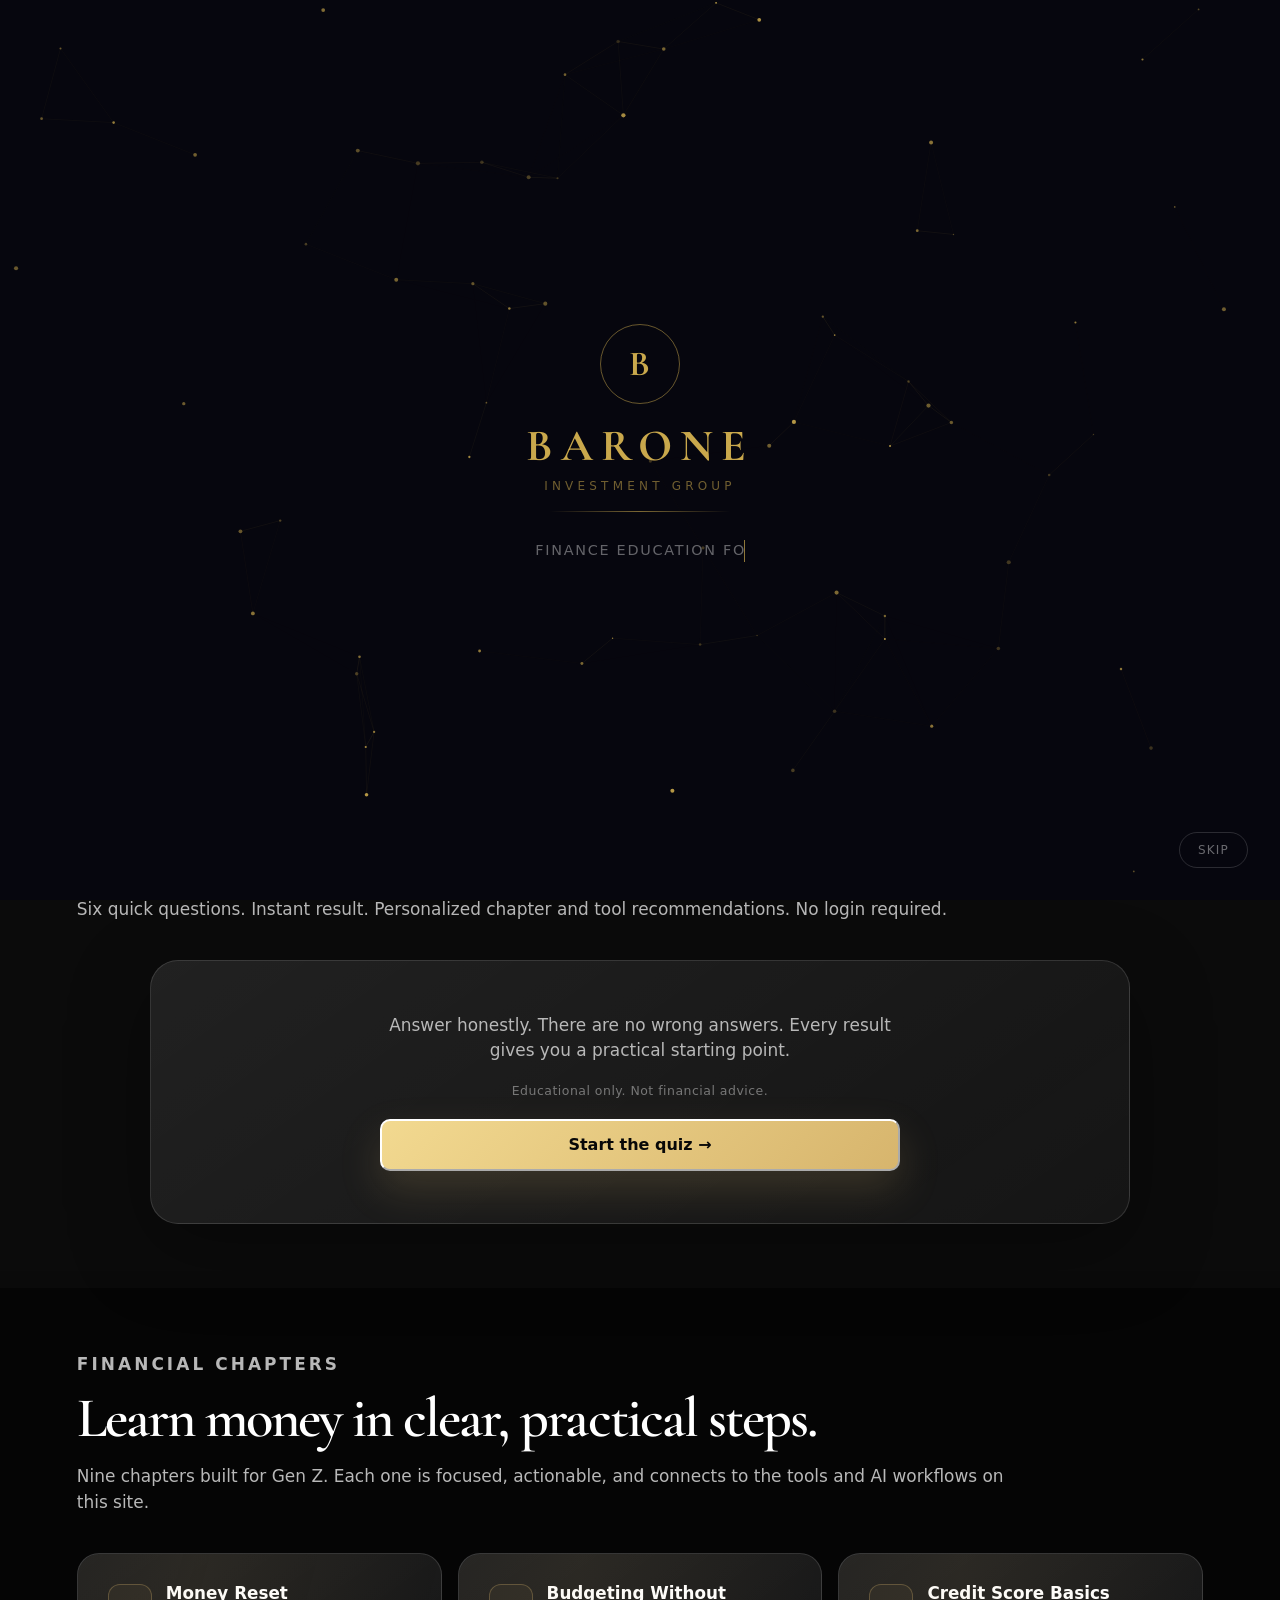
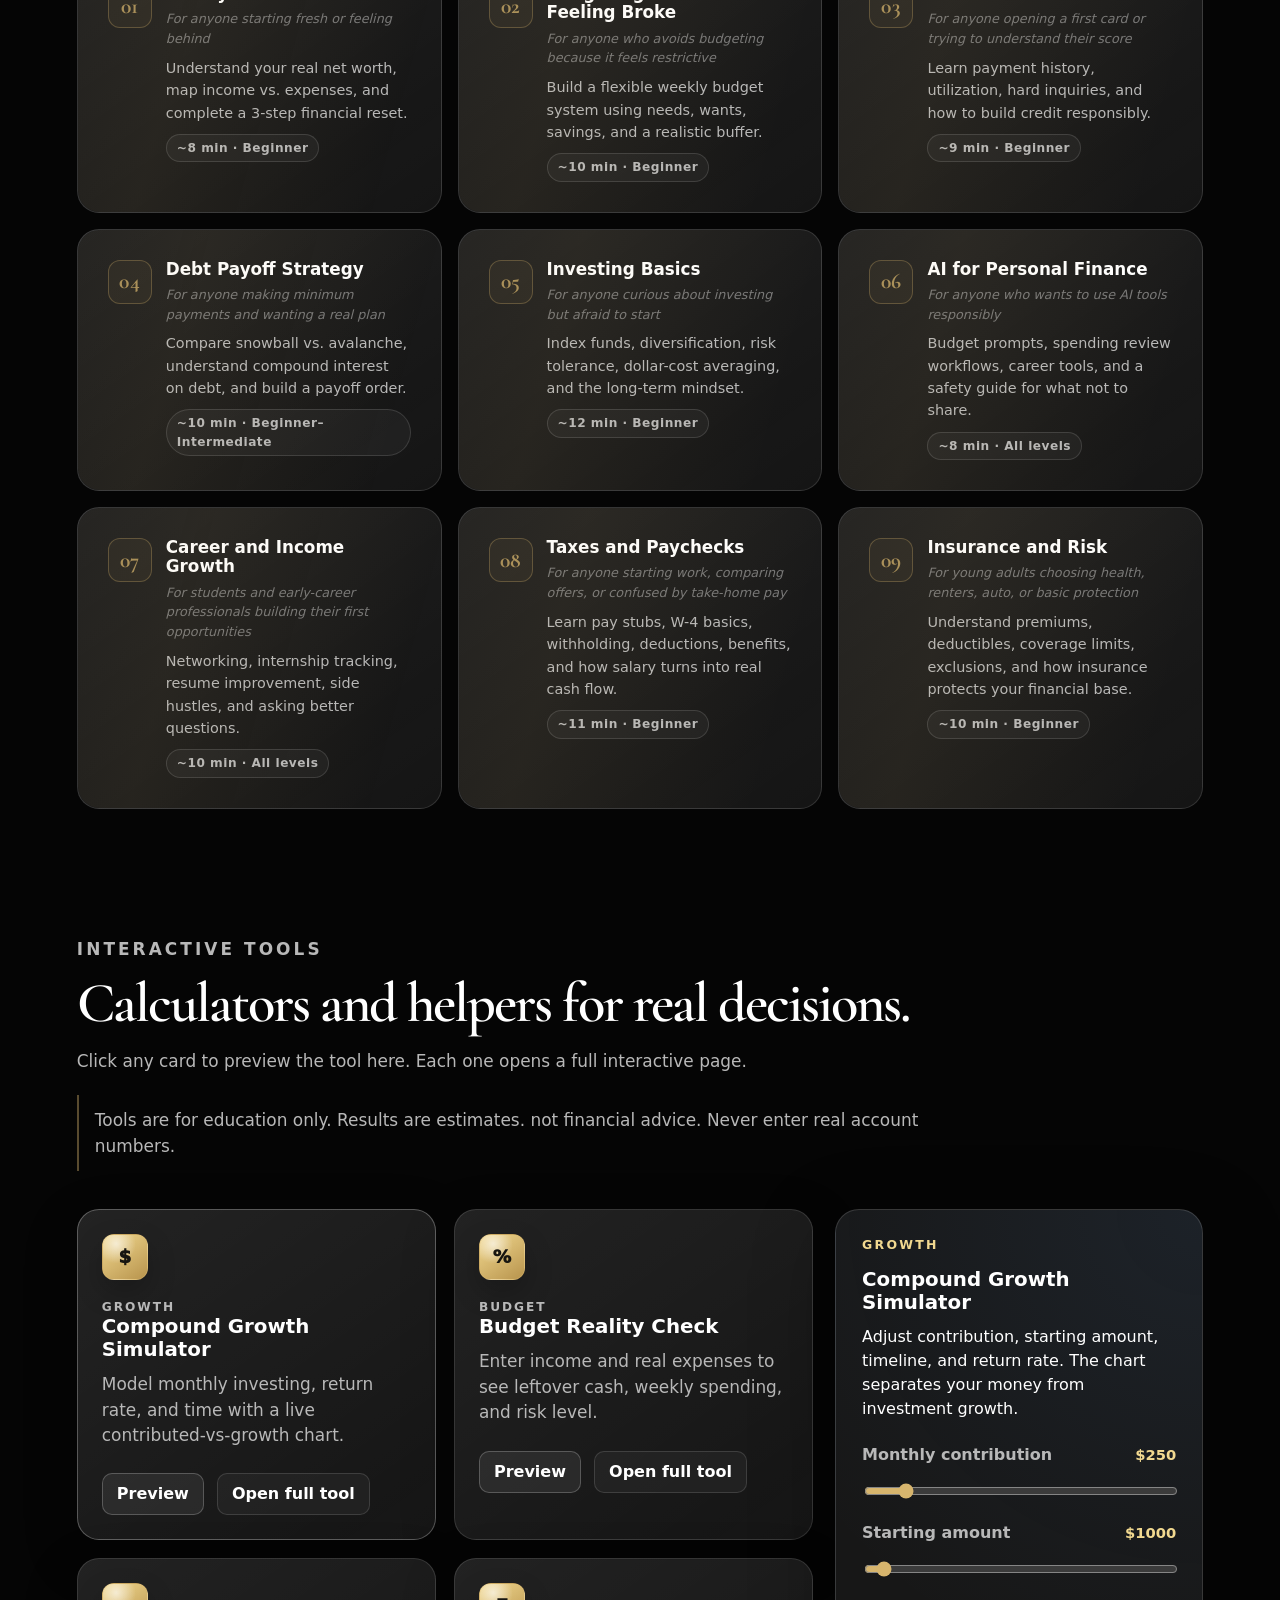
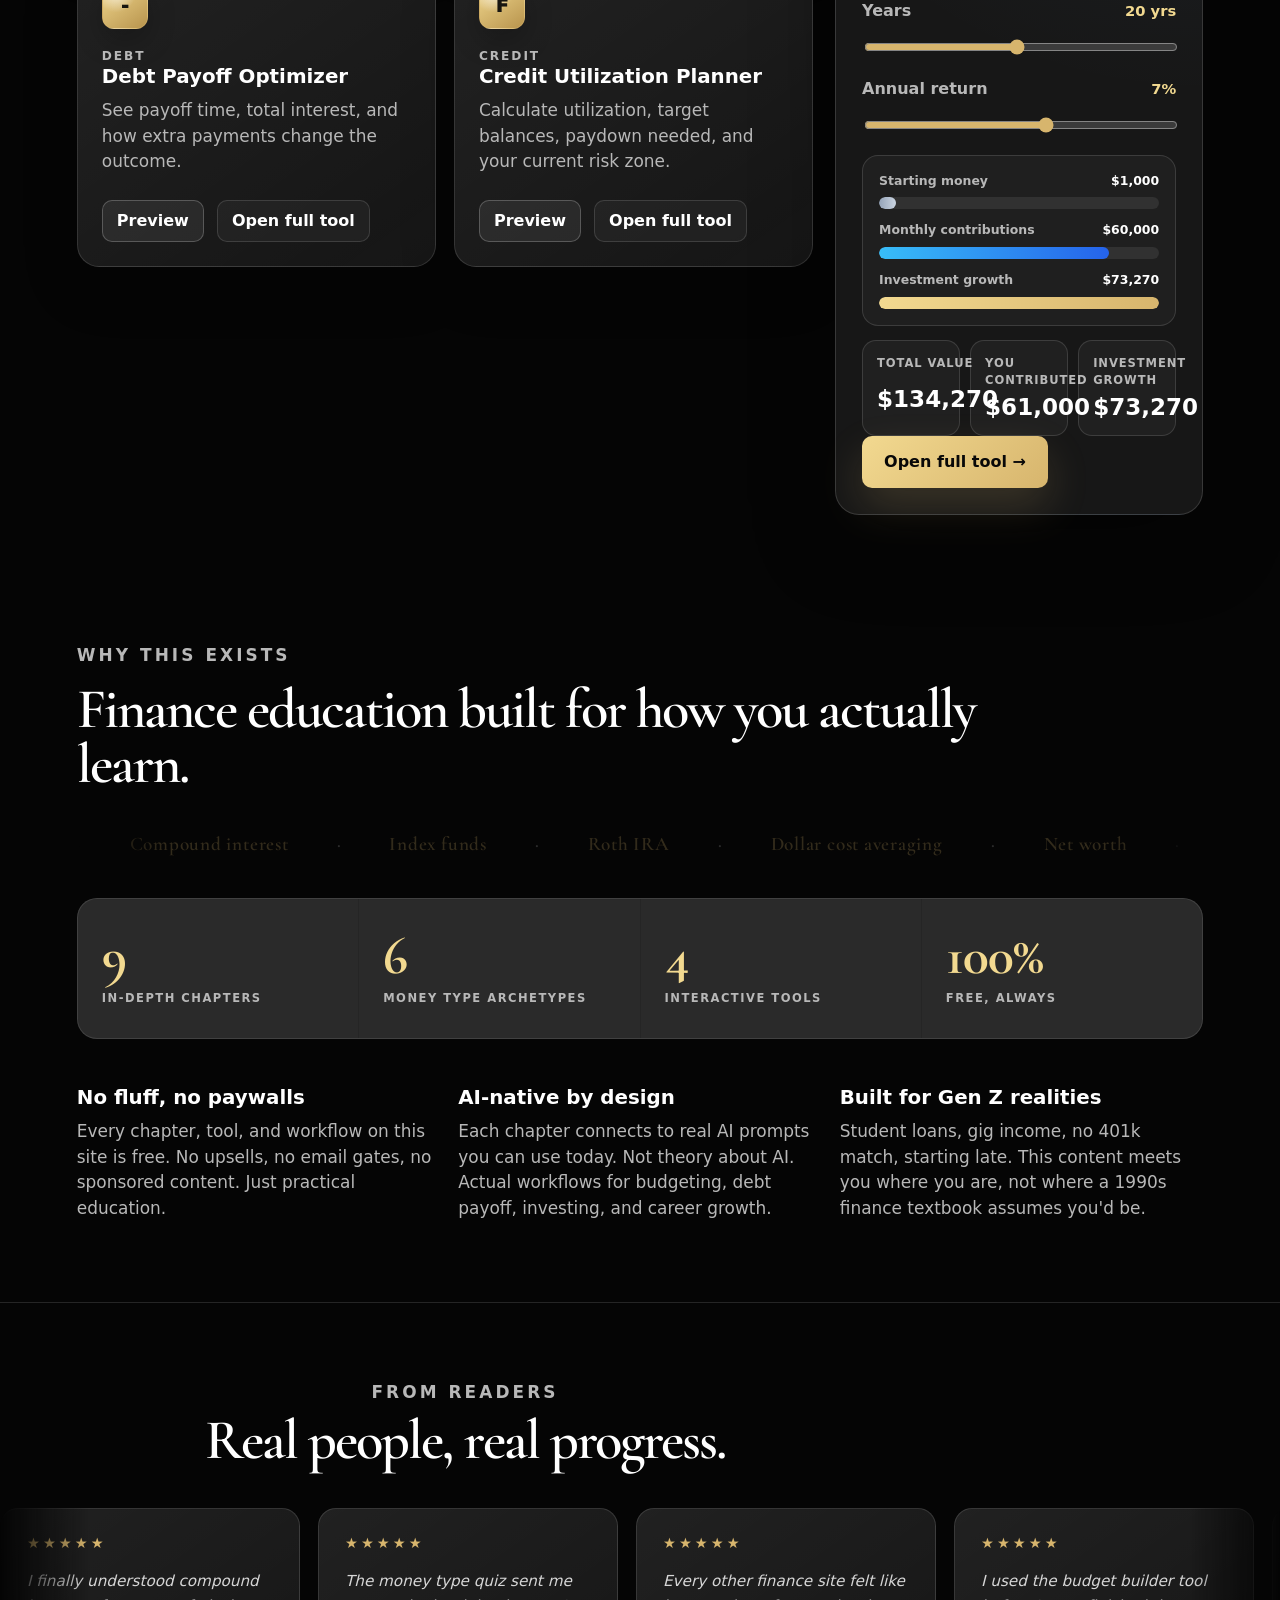
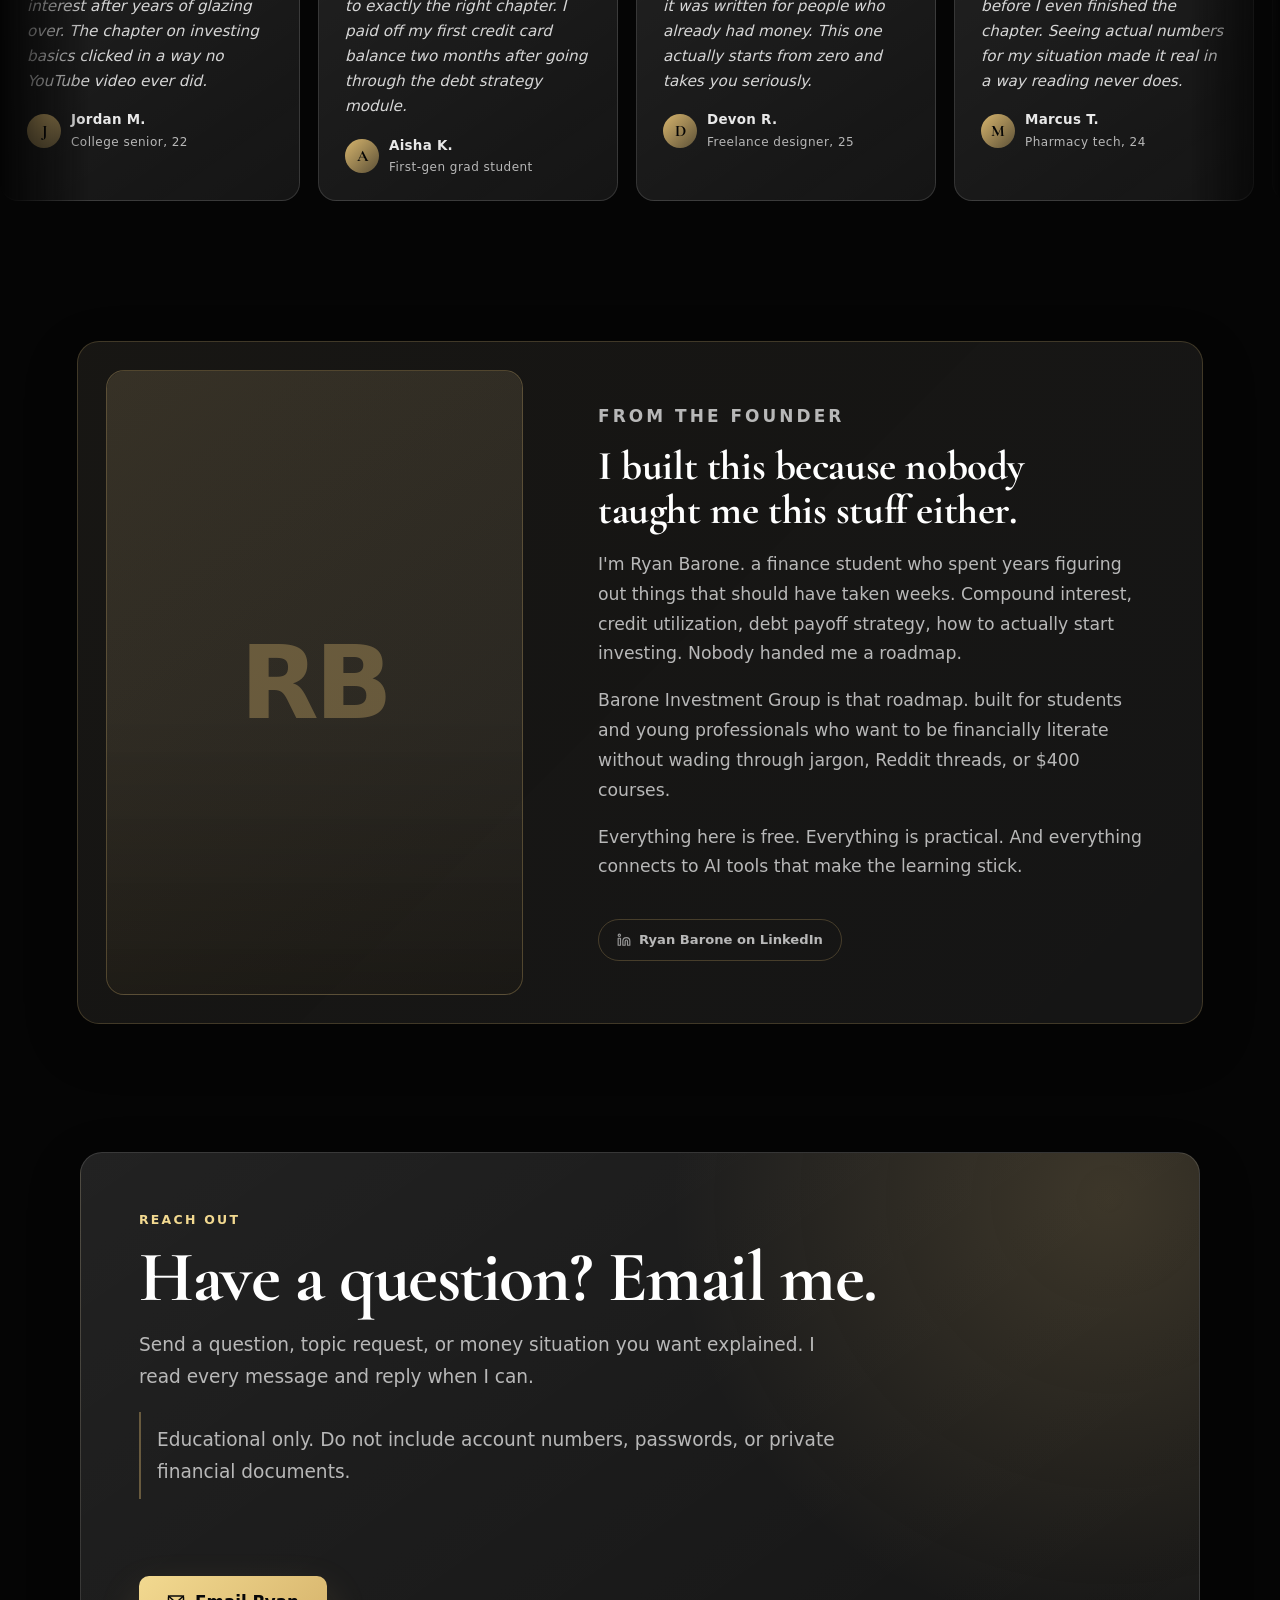
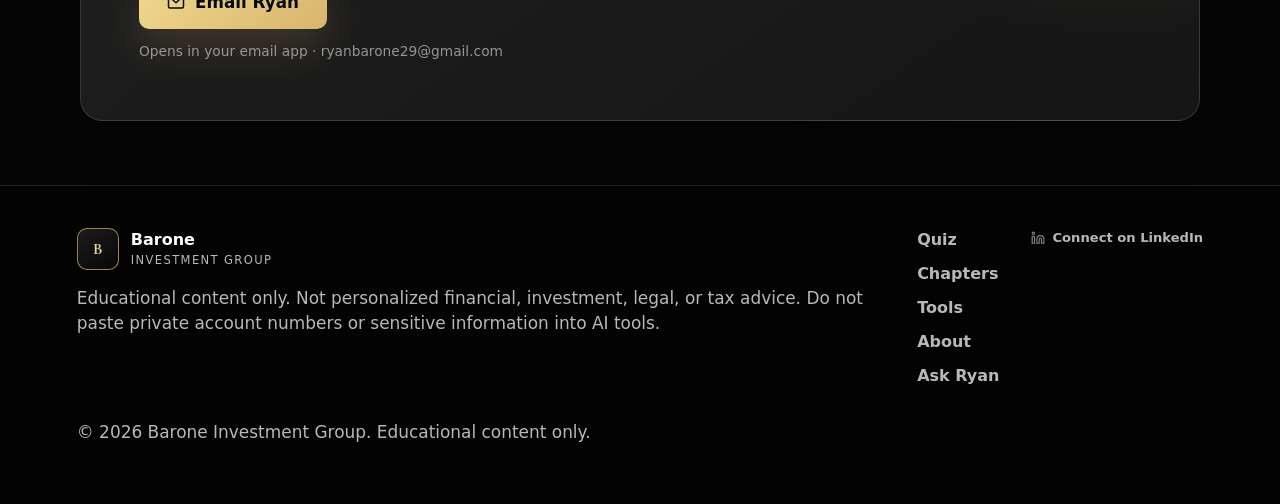
==== commit f2281245: "Add files via upload" ====
--- a/index.html
+++ b/index.html
@@ -22,7 +22,7 @@
     <link rel="preconnect" href="https://fonts.gstatic.com" crossorigin="">
     <link href="https://fonts.googleapis.com/css2?family=Cormorant+Garamond:wght@600;700&amp;display=swap" rel="stylesheet">
     <link rel="icon" type="image/svg+xml" href="favicon.svg">
-    <link rel="stylesheet" href="styles.css?v=20260522v2">
+    <link rel="stylesheet" href="styles.css?v=20260601v1">
   </head>
   <body>
 
@@ -91,8 +91,8 @@
 
         <div class="hero-copy reveal is-visible">
           <p class="eyebrow">Finance education built for Gen Z</p>
-          <h1>Learn money.<br>Build wealth.</h1>
-          <p>Start with the quiz, work through the chapters, and use the tools to make real decisions with your money.</p>
+          <h1>The financial education<br>nobody gave you.</h1>
+          <p class="sub">Start with the quiz, work through the chapters, and use the tools to make real decisions with your money.</p>
           <div class="hero-actions">
             <a class="button primary hero-quiz-button" href="#quiz">Take the Money Type Quiz</a>
             <a class="button secondary" href="#tools">View Tools</a>
@@ -234,19 +234,29 @@
           </div>
 
           <div class="quiz-result" id="q-result" style="display:none">
-            <div class="result-badge" id="r-emoji"></div>
+            <div class="result-persona-icon" id="r-emoji" aria-hidden="true"></div>
             <div class="result-body">
-              <p class="eyebrow" id="r-tagline">Your money type</p>
+              <p class="result-eyebrow-label">Your result</p>
+              <p class="result-tagline eyebrow" id="r-tagline"></p>
               <h3 id="r-name"></h3>
               <p id="r-desc"></p>
               <div class="result-summary-grid" aria-label="Result summary">
-                <div><span>Focus</span><strong id="r-focus"></strong></div>
-                <div><span>First step</span><strong id="r-first-step"></strong></div>
-                <div><span>Timeline</span><strong id="r-time"></strong></div>
+                <div class="result-cell">
+                  <svg class="cell-icon" viewBox="0 0 16 16" fill="none" xmlns="http://www.w3.org/2000/svg" aria-hidden="true"><circle cx="8" cy="8" r="5" stroke="currentColor" stroke-width="1.5"/><circle cx="8" cy="8" r="2" fill="currentColor"/></svg>
+                  <span>Focus</span><strong id="r-focus"></strong>
+                </div>
+                <div class="result-cell">
+                  <svg class="cell-icon" viewBox="0 0 16 16" fill="none" xmlns="http://www.w3.org/2000/svg" aria-hidden="true"><path d="M3 8h10M9 4l4 4-4 4" stroke="currentColor" stroke-width="1.5" stroke-linecap="round" stroke-linejoin="round"/></svg>
+                  <span>First step</span><strong id="r-first-step"></strong>
+                </div>
+                <div class="result-cell">
+                  <svg class="cell-icon" viewBox="0 0 16 16" fill="none" xmlns="http://www.w3.org/2000/svg" aria-hidden="true"><circle cx="8" cy="8" r="5.5" stroke="currentColor" stroke-width="1.5"/><path d="M8 5.5V8l2 1.5" stroke="currentColor" stroke-width="1.5" stroke-linecap="round" stroke-linejoin="round"/></svg>
+                  <span>Timeline</span><strong id="r-time"></strong>
+                </div>
               </div>
               <div class="result-action-plan">
-                <h4>Your 3-step starter plan</h4>
-                <ol id="r-action-list"></ol>
+                <p class="result-plan-label">Your 3-step starter plan</p>
+                <ol class="result-checklist" id="r-action-list"></ol>
               </div>
               <div class="result-actions">
                 <a class="button primary" id="plan-btn" href="#chapters">Start my plan</a>
@@ -260,14 +270,15 @@
 
       <script>
 (function () {
-  var elStart = document.getElementById('q-start');
+  var elStart    = document.getElementById('q-start');
   var elQuestion = document.getElementById('q-question');
-  var elResult = document.getElementById('q-result');
-  var elLabel = document.getElementById('q-label');
-  var elBar = document.getElementById('q-bar');
-  var elText = document.getElementById('q-text');
-  var elOptions = document.getElementById('q-options');
-
+  var elResult   = document.getElementById('q-result');
+  var elLabel    = document.getElementById('q-label');
+  var elBar      = document.getElementById('q-bar');
+  var elText     = document.getElementById('q-text');
+  var elOptions  = document.getElementById('q-options');
+
+  /* ── Questions ───────────────────────────────────────────────────────── */
   var questions = [
     { text: 'When you get paid, what usually happens first?', options: [
       { label: 'I split it between bills, savings, and a budget right away', w: { saver: 3 } },
@@ -281,7 +292,7 @@
       { label: 'I check when something comes up or when I need to decide', w: { spender: 2 } },
       { label: 'I pay more attention to my investment accounts than my bank', w: { builder: 3, optimizer: 1 } }
     ]},
-    { text: 'An unexpected $500 drops into your account. You:', options: [
+    { text: 'An unexpected $500 drops into your account. What do you do?', options: [
       { label: 'Move it straight to savings or my emergency fund', w: { saver: 3 } },
       { label: 'Spend it on something I have been wanting. I earned it.', w: { spender: 3 } },
       { label: 'Invest it, probably in index fund shares', w: { builder: 2, optimizer: 2 } },
@@ -319,19 +330,134 @@
     ]}
   ];
 
+  /* ── Persona SVG illustrations ───────────────────────────────────────── */
+  var personaSVG = {
+    saver: '<svg xmlns="http://www.w3.org/2000/svg" viewBox="0 0 80 80" width="80" height="80" role="img" aria-label="Teal shield with coin — The Saver"><defs><radialGradient id="sav-bg" cx="40%" cy="35%" r="70%"><stop offset="0%" stop-color="#5eead4" stop-opacity="0.3"/><stop offset="100%" stop-color="#0f766e" stop-opacity="0"/></radialGradient><linearGradient id="sav-g" x1="0%" y1="0%" x2="100%" y2="100%"><stop offset="0%" stop-color="#5eead4"/><stop offset="100%" stop-color="#0d9488"/></linearGradient></defs><circle cx="40" cy="40" r="38" fill="url(#sav-bg)"/><path d="M40 15 L59 23 L59 42 Q59 57 40 65 Q21 57 21 42 L21 23 Z" fill="url(#sav-g)" opacity="0.92"/><circle cx="40" cy="40" r="11" fill="none" stroke="rgba(255,255,255,0.72)" stroke-width="1.8"/><text x="40" y="45" text-anchor="middle" font-size="14" font-weight="700" fill="white" font-family="system-ui,sans-serif">$</text></svg>',
+
+    builder: '<svg xmlns="http://www.w3.org/2000/svg" viewBox="0 0 80 80" width="80" height="80" role="img" aria-label="Blue rising bars — The Builder"><defs><radialGradient id="bld-bg" cx="40%" cy="35%" r="70%"><stop offset="0%" stop-color="#93c5fd" stop-opacity="0.3"/><stop offset="100%" stop-color="#2563eb" stop-opacity="0"/></radialGradient><linearGradient id="bld-g" x1="0%" y1="0%" x2="0%" y2="100%"><stop offset="0%" stop-color="#93c5fd"/><stop offset="100%" stop-color="#2563eb"/></linearGradient></defs><circle cx="40" cy="40" r="38" fill="url(#bld-bg)"/><rect x="14" y="52" width="13" height="14" rx="2.5" fill="url(#bld-g)" opacity="0.52"/><rect x="34" y="39" width="13" height="27" rx="2.5" fill="url(#bld-g)" opacity="0.76"/><rect x="54" y="24" width="13" height="42" rx="2.5" fill="url(#bld-g)"/><polyline points="20.5,52 40.5,39 60.5,24" stroke="rgba(255,255,255,0.68)" stroke-width="2" fill="none" stroke-linecap="round" stroke-linejoin="round"/><circle cx="60.5" cy="24" r="3.5" fill="white"/></svg>',
+
+    spender: '<svg xmlns="http://www.w3.org/2000/svg" viewBox="0 0 80 80" width="80" height="80" role="img" aria-label="Amber credit card — The Spender"><defs><radialGradient id="spn-bg" cx="40%" cy="35%" r="70%"><stop offset="0%" stop-color="#fde68a" stop-opacity="0.3"/><stop offset="100%" stop-color="#d97706" stop-opacity="0"/></radialGradient><linearGradient id="spn-g" x1="0%" y1="0%" x2="100%" y2="100%"><stop offset="0%" stop-color="#fde68a"/><stop offset="100%" stop-color="#f59e0b"/></linearGradient></defs><circle cx="40" cy="40" r="38" fill="url(#spn-bg)"/><rect x="15" y="27" width="50" height="32" rx="5.5" fill="url(#spn-g)" opacity="0.9"/><rect x="15" y="36" width="50" height="7" fill="rgba(0,0,0,0.22)"/><rect x="21" y="48" width="18" height="4" rx="2" fill="rgba(255,255,255,0.5)"/><rect x="44" y="48" width="10" height="4" rx="2" fill="rgba(255,255,255,0.35)"/><path d="M59 14 L55 23 L62 21 L57 32" stroke="#fde68a" stroke-width="2.2" fill="none" stroke-linecap="round" stroke-linejoin="round"/><circle cx="59" cy="14" r="2" fill="#fde68a"/></svg>',
+
+    avoider: '<svg xmlns="http://www.w3.org/2000/svg" viewBox="0 0 80 80" width="80" height="80" role="img" aria-label="Lavender cloud — The Avoider"><defs><radialGradient id="avo-bg" cx="40%" cy="35%" r="70%"><stop offset="0%" stop-color="#c4b5fd" stop-opacity="0.3"/><stop offset="100%" stop-color="#7c3aed" stop-opacity="0"/></radialGradient><linearGradient id="avo-g" x1="0%" y1="0%" x2="100%" y2="100%"><stop offset="0%" stop-color="#ddd6fe"/><stop offset="100%" stop-color="#7c3aed"/></linearGradient></defs><circle cx="40" cy="40" r="38" fill="url(#avo-bg)"/><ellipse cx="40" cy="47" rx="21" ry="11" fill="url(#avo-g)" opacity="0.85"/><circle cx="27" cy="44" r="11" fill="url(#avo-g)" opacity="0.85"/><circle cx="40" cy="38" r="14" fill="url(#avo-g)" opacity="0.85"/><circle cx="53" cy="43" r="10" fill="url(#avo-g)" opacity="0.85"/><circle cx="33" cy="44" r="2.8" fill="rgba(255,255,255,0.82)"/><circle cx="40" cy="44" r="2.8" fill="rgba(255,255,255,0.82)"/><circle cx="47" cy="44" r="2.8" fill="rgba(255,255,255,0.82)"/></svg>',
+
+    optimizer: '<svg xmlns="http://www.w3.org/2000/svg" viewBox="0 0 80 80" width="80" height="80" role="img" aria-label="Purple target — The Strategist"><defs><radialGradient id="str-bg" cx="40%" cy="35%" r="70%"><stop offset="0%" stop-color="#e879f9" stop-opacity="0.28"/><stop offset="100%" stop-color="#9333ea" stop-opacity="0"/></radialGradient><linearGradient id="str-g" x1="0%" y1="0%" x2="100%" y2="100%"><stop offset="0%" stop-color="#f0abfc"/><stop offset="100%" stop-color="#9333ea"/></linearGradient></defs><circle cx="40" cy="40" r="38" fill="url(#str-bg)"/><circle cx="40" cy="40" r="23" fill="none" stroke="#a855f7" stroke-width="1.5" opacity="0.42"/><circle cx="40" cy="40" r="15" fill="none" stroke="#a855f7" stroke-width="2" opacity="0.65"/><circle cx="40" cy="40" r="7" fill="url(#str-g)"/><line x1="40" y1="12" x2="40" y2="20" stroke="rgba(240,171,252,0.55)" stroke-width="1.8" stroke-linecap="round"/><line x1="40" y1="60" x2="40" y2="68" stroke="rgba(240,171,252,0.55)" stroke-width="1.8" stroke-linecap="round"/><line x1="12" y1="40" x2="20" y2="40" stroke="rgba(240,171,252,0.55)" stroke-width="1.8" stroke-linecap="round"/><line x1="60" y1="40" x2="68" y2="40" stroke="rgba(240,171,252,0.55)" stroke-width="1.8" stroke-linecap="round"/></svg>',
+
+    catchup: '<svg xmlns="http://www.w3.org/2000/svg" viewBox="0 0 80 80" width="80" height="80" role="img" aria-label="Coral rising arrow — The Comeback Kid"><defs><radialGradient id="ckd-bg" cx="40%" cy="35%" r="70%"><stop offset="0%" stop-color="#fda4af" stop-opacity="0.3"/><stop offset="100%" stop-color="#e11d48" stop-opacity="0"/></radialGradient><linearGradient id="ckd-g" x1="0%" y1="100%" x2="100%" y2="0%"><stop offset="0%" stop-color="#fda4af"/><stop offset="100%" stop-color="#f43f5e"/></linearGradient></defs><circle cx="40" cy="40" r="38" fill="url(#ckd-bg)"/><line x1="13" y1="57" x2="67" y2="57" stroke="rgba(253,164,175,0.32)" stroke-width="1.5" stroke-dasharray="5 3.5" stroke-linecap="round"/><polyline points="14,60 27,50 40,55 58,28" stroke="#fb7185" stroke-width="3.2" fill="none" stroke-linecap="round" stroke-linejoin="round"/><polyline points="50,24 58,28 54,37" stroke="#fb7185" stroke-width="3.2" fill="none" stroke-linecap="round" stroke-linejoin="round"/><circle cx="58" cy="28" r="4" fill="#fda4af"/></svg>'
+  };
+
+  /* ── Persona data ────────────────────────────────────────────────────── */
   var results = {
-    saver: { badge: 'SK', name: 'The Safe Keeper', tagline: 'You save well. Now make it grow.', focus: 'Put savings to work', firstStep: 'Open Investing Basics', time: 'This week', desc: 'You are disciplined and consistent, which are genuinely strong traits. But savings sitting in a low-yield account can lose ground to inflation every year. Your next step is learning how to put dollars to work without taking reckless risks.', actions: ['Check whether your emergency fund is in a high-yield savings account.', 'Read Investing Basics and learn the difference between saving and investing.', 'Use the compound calculator to see what monthly investing could become over time.'], chapters: [['investing','Investing Basics'],['budgeting','Budgeting Without Feeling Broke'],['ai','AI for Personal Finance']], tools: [['compound','Compound Interest Calculator'],['invest_guide','Investing Learning Path'],['savings','Savings Goal Tracker']] },
-    spender: { badge: 'LB', name: 'The Lifestyle Builder', tagline: 'Great at enjoying money. Build a system for it.', focus: 'Spend with intention', firstStep: 'Build a weekly budget', time: '7 days', desc: 'You know how to live well, but without a system, lifestyle creep quietly wins every month. A real budget does not restrict you. It makes your spending intentional so you can enjoy it without the guilt.', actions: ['Pick one spending category to watch for the next seven days.', 'Use the Budget Reality Check tool to set a realistic weekly number.', 'Move one small amount automatically toward savings before you spend.'], chapters: [['budgeting','Budgeting Without Feeling Broke'],['reset','Money Reset'],['credit','Credit Score Basics']], tools: [['budget','Budget Builder'],['emergency','Emergency Fund Calculator'],['debt_planner','Debt Payoff Planner']] },
-    builder: { badge: 'LG', name: 'The Long-Game Player', tagline: 'You think in decades. That is your biggest edge.', focus: 'Grow consistently', firstStep: 'Model compounding', time: '30 days', desc: 'You already have the mindset that separates wealth builders from everyone else. Now it is about optimizing your strategy, growing income, and letting compounding do the heavy lifting over time.', actions: ['Set one clear monthly investing or savings target.', 'Use the compound calculator to model a 10-year outcome.', 'Read the career chapter and identify one income-growth move.'], chapters: [['investing','Investing Basics'],['careers','Career and Income Growth'],['ai','AI for Personal Finance']], tools: [['compound','Compound Interest Calculator'],['invest_guide','Investing Learning Path'],['email_gen','Career Email Generator']] },
-    avoider: { badge: 'SA', name: 'The Stress Avoider', tagline: 'Money anxiety is real and totally workable.', focus: 'Reduce overwhelm', firstStep: 'Do a money reset', time: '20 minutes', desc: 'Avoiding money topics is a stress response, not a character flaw. The goal is not perfection. Take one small step at a time, start with the simplest chapter, and build from there. Things get manageable faster than you think.', actions: ['Look at only your current checking balance and write it down.', 'Open Money Reset and follow the first exercise.', 'Choose one bill, balance, or habit to understand better this week.'], chapters: [['reset','Money Reset'],['budgeting','Budgeting Without Feeling Broke'],['credit','Credit Score Basics']], tools: [['budget','Budget Builder'],['emergency','Emergency Fund Calculator'],['credit_score','Credit Score Guide']] },
-    optimizer: { badge: 'OP', name: 'The Optimizer', tagline: 'The basics are handled. Time for advanced moves.', focus: 'Fine-tune systems', firstStep: 'Audit one assumption', time: 'This month', desc: 'You track, analyze, and want to maximize every dollar. That is genuinely rare. The fundamentals are solid. Your edge is in fine-tuning: tax strategy, portfolio allocation, AI finance tools, and income acceleration.', actions: ['Pick one account, fee, or investing assumption to review.', 'Use AI to compare options, then verify the details on official sources.', 'Choose one upgrade that saves money, improves returns, or raises income.'], chapters: [['investing','Investing Basics'],['ai','AI for Personal Finance'],['careers','Career and Income Growth']], tools: [['compound','Compound Interest Calculator'],['tax','Tax Estimator'],['invest_guide','Investing Learning Path']] },
-    catchup: { badge: 'CK', name: 'The Comeback Kid', tagline: 'Starting over or starting late. Here is your roadmap.', focus: 'Stabilize first', firstStep: 'List debts and bills', time: 'Today', desc: 'You are dealing with real financial pressure, not just theory. The goal right now is not perfection. Focus on stopping the bleeding, building a base, and stacking small wins that snowball. You are not behind forever. You are just starting.', actions: ['Write down every debt or unpaid bill with balance, rate, and minimum payment.', 'Use the debt payoff planner to find the first target.', 'Set one small weekly cash buffer before adding extra payments.'], chapters: [['reset','Money Reset'],['debt_payoff','Debt Payoff Strategy'],['budgeting','Budgeting Without Feeling Broke']], tools: [['debt_planner','Debt Payoff Planner'],['emergency','Emergency Fund Calculator'],['budget','Budget Builder']] }
+    saver: {
+      svg: personaSVG.saver,
+      badge: 'Saver',
+      name: 'The Saver',
+      tagline: 'Disciplined with cash. Ready to put it to work.',
+      focus: 'Start investing',
+      firstStep: 'Open Investing Basics',
+      time: 'This week',
+      desc: 'You are consistent and careful, which are genuinely rare traits. But cash sitting in a low-yield account quietly loses ground to inflation every year. Your next move is putting those saved dollars to work without taking on more risk than you need to.',
+      actions: [
+        'Check whether your emergency fund is in a high-yield savings account.',
+        'Read Investing Basics and learn the real difference between saving and investing.',
+        'Use the compound calculator to model what monthly investing looks like over 10 or 20 years.'
+      ],
+      chapters: [['investing','Investing Basics'],['budgeting','Budgeting Without Feeling Broke'],['ai','AI for Personal Finance']],
+      tools: [['compound','Compound Interest Calculator'],['invest_guide','Investing Learning Path'],['savings','Savings Goal Tracker']]
+    },
+    builder: {
+      svg: personaSVG.builder,
+      badge: 'Builder',
+      name: 'The Builder',
+      tagline: 'Long horizon. Steady hands. That is your edge.',
+      focus: 'Optimize and grow',
+      firstStep: 'Model a 10-year scenario',
+      time: 'This month',
+      desc: 'You already have the mindset that separates real wealth builders from everyone else. You invest consistently, think in decades, and do not panic. The goal now is sharpening your strategy, accelerating income, and letting compounding do the heavy lifting.',
+      actions: [
+        'Set one clear monthly investing target and automate it so it never gets skipped.',
+        'Use the compound calculator to model your current contributions out 10 and 20 years.',
+        'Read the career chapter and find one concrete move that could grow your income this year.'
+      ],
+      chapters: [['investing','Investing Basics'],['careers','Career and Income Growth'],['ai','AI for Personal Finance']],
+      tools: [['compound','Compound Interest Calculator'],['invest_guide','Investing Learning Path'],['email_gen','Career Email Generator']]
+    },
+    spender: {
+      svg: personaSVG.spender,
+      badge: 'Spender',
+      name: 'The Spender',
+      tagline: 'Great at living well. Build a system to keep it.',
+      focus: 'Spend with intention',
+      firstStep: 'Build a weekly budget',
+      time: '7 days',
+      desc: 'You know how to enjoy money, and that is not a flaw. But without a system, lifestyle creep quietly wins every month. A real budget does not restrict you. It makes your spending intentional so you can keep doing what you love without the guilt hanging over it.',
+      actions: [
+        'Pick one spending category to actually track for the next seven days. Just one.',
+        'Use the Budget Reality Check tool to set a realistic weekly spending number.',
+        'Set up one automatic transfer to savings before you spend anything else this month.'
+      ],
+      chapters: [['budgeting','Budgeting Without Feeling Broke'],['reset','Money Reset'],['credit','Credit Score Basics']],
+      tools: [['budget','Budget Builder'],['emergency','Emergency Fund Calculator'],['debt_planner','Debt Payoff Planner']]
+    },
+    avoider: {
+      svg: personaSVG.avoider,
+      badge: 'Avoider',
+      name: 'The Avoider',
+      tagline: 'Money anxiety is real. It is also very workable.',
+      focus: 'Reduce overwhelm',
+      firstStep: 'Do a money reset',
+      time: '20 minutes',
+      desc: 'Avoiding money is a stress response, not a character flaw. The goal is not to become a spreadsheet person overnight. Take one small step at a time, start with the simplest chapter, and build from there. You will find things get manageable much faster than you expect.',
+      actions: [
+        'Look at only your checking balance right now. Write the number down. That is it.',
+        'Open the Money Reset chapter and complete just the first exercise.',
+        'Choose one bill, balance, or habit to understand better this week. Only one.'
+      ],
+      chapters: [['reset','Money Reset'],['budgeting','Budgeting Without Feeling Broke'],['credit','Credit Score Basics']],
+      tools: [['budget','Budget Builder'],['emergency','Emergency Fund Calculator'],['credit_score','Credit Score Guide']]
+    },
+    optimizer: {
+      svg: personaSVG.optimizer,
+      badge: 'Strategist',
+      name: 'The Strategist',
+      tagline: 'The basics are solid. Time for precision moves.',
+      focus: 'Fine-tune and maximize',
+      firstStep: 'Audit one assumption',
+      time: 'This month',
+      desc: 'You track everything, question assumptions, and want to squeeze every percent of return. That is genuinely rare. The fundamentals are already in place. Your edge is in the details: tax efficiency, portfolio allocation, AI-assisted research, and income acceleration.',
+      actions: [
+        'Pick one account, fee structure, or investing assumption and pressure-test it this week.',
+        'Use an AI tool to compare two options in your current setup, then verify on official sources.',
+        'Identify one specific upgrade that either cuts a cost, improves a return, or raises your income.'
+      ],
+      chapters: [['investing','Investing Basics'],['ai','AI for Personal Finance'],['careers','Career and Income Growth']],
+      tools: [['compound','Compound Interest Calculator'],['tax','Tax Estimator'],['invest_guide','Investing Learning Path']]
+    },
+    catchup: {
+      svg: personaSVG.catchup,
+      badge: 'Comeback Kid',
+      name: 'The Comeback Kid',
+      tagline: 'Starting late or starting over. Here is your path.',
+      focus: 'Stabilize first',
+      firstStep: 'List debts and bills',
+      time: 'Today',
+      desc: 'You are dealing with real financial pressure, not theory. The goal right now is not perfection. It is stopping the bleeding, building a base, and stacking small wins that compound over time. You are not behind forever. You are just getting started for real this time.',
+      actions: [
+        'Write down every debt or unpaid bill with balance, interest rate, and minimum payment.',
+        'Use the Debt Payoff Optimizer to find the right first target to eliminate.',
+        'Set one small weekly cash buffer you protect before making any extra payments.'
+      ],
+      chapters: [['reset','Money Reset'],['debt_payoff','Debt Payoff Strategy'],['budgeting','Budgeting Without Feeling Broke']],
+      tools: [['debt_planner','Debt Payoff Planner'],['emergency','Emergency Fund Calculator'],['budget','Budget Builder']]
+    }
   };
 
+  /* ── Quiz engine ─────────────────────────────────────────────────────── */
   var scores = { saver: 0, spender: 0, builder: 0, avoider: 0, optimizer: 0, catchup: 0 };
   var currentQ = 0;
+
   function show(el) { el.style.display = ''; }
   function hide(el) { el.style.display = 'none'; }
+
   function renderQuestion(idx) {
     var q = questions[idx];
     elLabel.textContent = 'Question ' + (idx + 1) + ' of ' + questions.length;
@@ -342,48 +468,86 @@
       var btn = document.createElement('button');
       btn.textContent = opt.label;
       btn.addEventListener('click', function () {
+        btn.classList.add('is-selected');
         Object.keys(opt.w).forEach(function (k) { scores[k] += opt.w[k]; });
         currentQ++;
-        if (currentQ < questions.length) renderQuestion(currentQ);
-        else renderResult();
+        setTimeout(function () {
+          if (currentQ < questions.length) renderQuestion(currentQ);
+          else renderResult();
+        }, 160);
       });
       elOptions.appendChild(btn);
     });
   }
+
   function renderResult() {
     elBar.style.width = '100%';
     elLabel.textContent = 'Complete';
     var winner = Object.keys(scores).reduce(function (a, b) { return scores[a] >= scores[b] ? a : b; });
     var r = results[winner];
-    document.getElementById('r-emoji').textContent = r.badge;
+
+    /* Persona icon */
+    var iconEl = document.getElementById('r-emoji');
+    iconEl.innerHTML = r.svg;
+    iconEl.setAttribute('data-type', winner);
+
+    /* Text content */
     document.getElementById('r-tagline').textContent = r.tagline;
     document.getElementById('r-name').textContent = r.name;
     document.getElementById('r-desc').textContent = r.desc;
     document.getElementById('r-focus').textContent = r.focus;
     document.getElementById('r-first-step').textContent = r.firstStep;
     document.getElementById('r-time').textContent = r.time;
-    document.getElementById('r-action-list').innerHTML = r.actions.map(function (step) { return '<li>' + step + '</li>'; }).join('');
+
+    /* Numbered checklist */
+    document.getElementById('r-action-list').innerHTML = r.actions.map(function (step, i) {
+      return '<li class="result-checklist-item"><span class="checklist-num" aria-hidden="true">' + (i + 1) + '</span><span>' + step + '</span></li>';
+    }).join('');
+
+    /* CTA link */
     document.getElementById('plan-btn').href = 'lesson.html?topic=' + r.chapters[0][0];
-    try { localStorage.setItem('bigProfile', JSON.stringify({ type: winner, name: r.name, badge: r.badge, tagline: r.tagline })); } catch(e) {}
+
+    /* Apply persona type to result card for color theming */
+    elResult.setAttribute('data-type', winner);
+
+    /* Persist to localStorage */
+    try {
+      localStorage.setItem('bigProfile', JSON.stringify({ type: winner, name: r.name, badge: r.badge, tagline: r.tagline }));
+    } catch(e) {}
+
     hide(elQuestion);
     show(elResult);
+    elResult.classList.remove('is-revealed');
+    requestAnimationFrame(function () {
+      requestAnimationFrame(function () { elResult.classList.add('is-revealed'); });
+    });
   }
+
   function resetQuiz() {
     Object.keys(scores).forEach(function (k) { scores[k] = 0; });
     currentQ = 0;
+    elResult.classList.remove('is-revealed');
+    elResult.removeAttribute('data-type');
     hide(elResult);
     show(elQuestion);
     renderQuestion(0);
   }
-  document.getElementById('start-btn').addEventListener('click', function () { hide(elStart); show(elQuestion); renderQuestion(0); });
+
+  document.getElementById('start-btn').addEventListener('click', function () {
+    hide(elStart); show(elQuestion); renderQuestion(0);
+  });
+
   var heroQuizBtn = document.querySelector('.hero-quiz-button');
   if (heroQuizBtn) {
-    heroQuizBtn.addEventListener('click', function() {
-      setTimeout(function() {
-        if (elStart && elStart.style.display !== 'none') { hide(elStart); show(elQuestion); renderQuestion(0); }
+    heroQuizBtn.addEventListener('click', function () {
+      setTimeout(function () {
+        if (elStart && elStart.style.display !== 'none') {
+          hide(elStart); show(elQuestion); renderQuestion(0);
+        }
       }, 400);
     });
   }
+
   document.getElementById('retake-btn').addEventListener('click', resetQuiz);
 }());
       </script>
@@ -599,6 +763,26 @@
         <div class="mission-ticker-wrap" aria-hidden="true">
           <div class="mission-ticker"><span>Compound interest</span><span>Index funds</span><span>Roth IRA</span><span>Dollar cost averaging</span><span>Net worth</span><span>Credit utilization</span><span>Emergency fund</span><span>Debt avalanche</span><span>401(k)</span><span>Budget reset</span><span>Tax brackets</span><span>Expense ratio</span><span>Diversification</span><span>Paycheck math</span><span>Side income</span><span>Financial independence</span><span>Compound interest</span><span>Index funds</span><span>Roth IRA</span><span>Dollar cost averaging</span><span>Net worth</span><span>Credit utilization</span><span>Emergency fund</span><span>Debt avalanche</span><span>401(k)</span><span>Budget reset</span><span>Tax brackets</span><span>Expense ratio</span><span>Diversification</span><span>Paycheck math</span><span>Side income</span><span>Financial independence</span></div>
         </div>
+        <!-- Mission stat counters -->
+        <div class="mission-stats" id="mission-stats">
+          <div class="mission-stat">
+            <span class="mission-stat-num" data-target="9">0</span>
+            <span class="mission-stat-label">In-depth chapters</span>
+          </div>
+          <div class="mission-stat">
+            <span class="mission-stat-num" data-target="6">0</span>
+            <span class="mission-stat-label">Money type archetypes</span>
+          </div>
+          <div class="mission-stat">
+            <span class="mission-stat-num" data-target="4">0</span>
+            <span class="mission-stat-label">Interactive tools</span>
+          </div>
+          <div class="mission-stat">
+            <span class="mission-stat-num" data-suffix="%" data-target="100">0</span>
+            <span class="mission-stat-label">Free, always</span>
+          </div>
+        </div>
+
         <div class="mission-grid">
           <div class="reveal">
             <h3>No fluff, no paywalls</h3>
@@ -611,6 +795,152 @@
           <div class="reveal">
             <h3>Built for Gen Z realities</h3>
             <p>Student loans, gig income, no 401k match, starting late. This content meets you where you are, not where a 1990s finance textbook assumes you'd be.</p>
+          </div>
+        </div>
+      </section>
+
+      <!-- ── 6b. Testimonials ──────────────────────────────────────────────── -->
+      <section class="testimonials-section" id="testimonials" aria-label="Reader testimonials">
+        <div class="section-head reveal">
+          <p class="eyebrow">From readers</p>
+          <h2>Real people, real progress.</h2>
+        </div>
+        <div class="testimonials-mask">
+          <div class="testimonials-track">
+            <!-- Set 1 -->
+            <article class="testimonial-item">
+              <div class="testimonial-stars"><span>★</span><span>★</span><span>★</span><span>★</span><span>★</span></div>
+              <p class="testimonial-quote">I finally understood compound interest after years of glazing over. The chapter on investing basics clicked in a way no YouTube video ever did.</p>
+              <div class="testimonial-author">
+                <div class="testimonial-avatar">J</div>
+                <div class="testimonial-meta">
+                  <span class="testimonial-name">Jordan M.</span>
+                  <span class="testimonial-role">College senior, 22</span>
+                </div>
+              </div>
+            </article>
+            <article class="testimonial-item">
+              <div class="testimonial-stars"><span>★</span><span>★</span><span>★</span><span>★</span><span>★</span></div>
+              <p class="testimonial-quote">The money type quiz sent me to exactly the right chapter. I paid off my first credit card balance two months after going through the debt strategy module.</p>
+              <div class="testimonial-author">
+                <div class="testimonial-avatar">A</div>
+                <div class="testimonial-meta">
+                  <span class="testimonial-name">Aisha K.</span>
+                  <span class="testimonial-role">First-gen grad student</span>
+                </div>
+              </div>
+            </article>
+            <article class="testimonial-item">
+              <div class="testimonial-stars"><span>★</span><span>★</span><span>★</span><span>★</span><span>★</span></div>
+              <p class="testimonial-quote">Every other finance site felt like it was written for people who already had money. This one actually starts from zero and takes you seriously.</p>
+              <div class="testimonial-author">
+                <div class="testimonial-avatar">D</div>
+                <div class="testimonial-meta">
+                  <span class="testimonial-name">Devon R.</span>
+                  <span class="testimonial-role">Freelance designer, 25</span>
+                </div>
+              </div>
+            </article>
+            <article class="testimonial-item">
+              <div class="testimonial-stars"><span>★</span><span>★</span><span>★</span><span>★</span><span>★</span></div>
+              <p class="testimonial-quote">I used the budget builder tool before I even finished the chapter. Seeing actual numbers for my situation made it real in a way reading never does.</p>
+              <div class="testimonial-author">
+                <div class="testimonial-avatar">M</div>
+                <div class="testimonial-meta">
+                  <span class="testimonial-name">Marcus T.</span>
+                  <span class="testimonial-role">Pharmacy tech, 24</span>
+                </div>
+              </div>
+            </article>
+            <article class="testimonial-item">
+              <div class="testimonial-stars"><span>★</span><span>★</span><span>★</span><span>★</span><span>★</span></div>
+              <p class="testimonial-quote">Shared the credit score chapter with my whole friend group. We all had no idea how utilization actually worked. This site fills in gaps nobody talks about.</p>
+              <div class="testimonial-author">
+                <div class="testimonial-avatar">P</div>
+                <div class="testimonial-meta">
+                  <span class="testimonial-name">Priya S.</span>
+                  <span class="testimonial-role">New grad, 23</span>
+                </div>
+              </div>
+            </article>
+            <article class="testimonial-item">
+              <div class="testimonial-stars"><span>★</span><span>★</span><span>★</span><span>★</span><span>★</span></div>
+              <p class="testimonial-quote">The AI workflow section is genuinely different. I thought AI for finance was hype. The prompts for budgeting actually saved me hours every month.</p>
+              <div class="testimonial-author">
+                <div class="testimonial-avatar">C</div>
+                <div class="testimonial-meta">
+                  <span class="testimonial-name">Carlos V.</span>
+                  <span class="testimonial-role">Tech sales, 27</span>
+                </div>
+              </div>
+            </article>
+            <!-- Set 2: duplicated for seamless infinite scroll -->
+            <article class="testimonial-item" aria-hidden="true">
+              <div class="testimonial-stars"><span>★</span><span>★</span><span>★</span><span>★</span><span>★</span></div>
+              <p class="testimonial-quote">I finally understood compound interest after years of glazing over. The chapter on investing basics clicked in a way no YouTube video ever did.</p>
+              <div class="testimonial-author">
+                <div class="testimonial-avatar">J</div>
+                <div class="testimonial-meta">
+                  <span class="testimonial-name">Jordan M.</span>
+                  <span class="testimonial-role">College senior, 22</span>
+                </div>
+              </div>
+            </article>
+            <article class="testimonial-item" aria-hidden="true">
+              <div class="testimonial-stars"><span>★</span><span>★</span><span>★</span><span>★</span><span>★</span></div>
+              <p class="testimonial-quote">The money type quiz sent me to exactly the right chapter. I paid off my first credit card balance two months after going through the debt strategy module.</p>
+              <div class="testimonial-author">
+                <div class="testimonial-avatar">A</div>
+                <div class="testimonial-meta">
+                  <span class="testimonial-name">Aisha K.</span>
+                  <span class="testimonial-role">First-gen grad student</span>
+                </div>
+              </div>
+            </article>
+            <article class="testimonial-item" aria-hidden="true">
+              <div class="testimonial-stars"><span>★</span><span>★</span><span>★</span><span>★</span><span>★</span></div>
+              <p class="testimonial-quote">Every other finance site felt like it was written for people who already had money. This one actually starts from zero and takes you seriously.</p>
+              <div class="testimonial-author">
+                <div class="testimonial-avatar">D</div>
+                <div class="testimonial-meta">
+                  <span class="testimonial-name">Devon R.</span>
+                  <span class="testimonial-role">Freelance designer, 25</span>
+                </div>
+              </div>
+            </article>
+            <article class="testimonial-item" aria-hidden="true">
+              <div class="testimonial-stars"><span>★</span><span>★</span><span>★</span><span>★</span><span>★</span></div>
+              <p class="testimonial-quote">I used the budget builder tool before I even finished the chapter. Seeing actual numbers for my situation made it real in a way reading never does.</p>
+              <div class="testimonial-author">
+                <div class="testimonial-avatar">M</div>
+                <div class="testimonial-meta">
+                  <span class="testimonial-name">Marcus T.</span>
+                  <span class="testimonial-role">Pharmacy tech, 24</span>
+                </div>
+              </div>
+            </article>
+            <article class="testimonial-item" aria-hidden="true">
+              <div class="testimonial-stars"><span>★</span><span>★</span><span>★</span><span>★</span><span>★</span></div>
+              <p class="testimonial-quote">Shared the credit score chapter with my whole friend group. We all had no idea how utilization actually worked. This site fills in gaps nobody talks about.</p>
+              <div class="testimonial-author">
+                <div class="testimonial-avatar">P</div>
+                <div class="testimonial-meta">
+                  <span class="testimonial-name">Priya S.</span>
+                  <span class="testimonial-role">New grad, 23</span>
+                </div>
+              </div>
+            </article>
+            <article class="testimonial-item" aria-hidden="true">
+              <div class="testimonial-stars"><span>★</span><span>★</span><span>★</span><span>★</span><span>★</span></div>
+              <p class="testimonial-quote">The AI workflow section is genuinely different. I thought AI for finance was hype. The prompts for budgeting actually saved me hours every month.</p>
+              <div class="testimonial-author">
+                <div class="testimonial-avatar">C</div>
+                <div class="testimonial-meta">
+                  <span class="testimonial-name">Carlos V.</span>
+                  <span class="testimonial-role">Tech sales, 27</span>
+                </div>
+              </div>
+            </article>
           </div>
         </div>
       </section>
@@ -679,6 +1009,44 @@
   <script src="entrance.js?v=20260522v3"></script>
   <script src="content.js?v=20260522v2"></script>
   <script src="script.js?v=20260522v3"></script>
+
+<script>
+/* --- Mission stat counter animation --- */
+(function () {
+  var stats = document.querySelectorAll('.mission-stat-num[data-target]');
+  if (!stats.length) return;
+
+  function animateCount(el) {
+    var target  = parseInt(el.getAttribute('data-target'), 10);
+    var suffix  = el.getAttribute('data-suffix') || '';
+    var dur     = 1200; // ms
+    var start   = null;
+
+    function step(ts) {
+      if (!start) start = ts;
+      var progress = Math.min((ts - start) / dur, 1);
+      // Ease out cubic
+      var eased = 1 - Math.pow(1 - progress, 3);
+      var val   = Math.round(eased * target);
+      el.textContent = val + suffix;
+      if (progress < 1) requestAnimationFrame(step);
+    }
+
+    requestAnimationFrame(step);
+  }
+
+  var obs = new IntersectionObserver(function (entries) {
+    entries.forEach(function (entry) {
+      if (entry.isIntersecting) {
+        animateCount(entry.target);
+        obs.unobserve(entry.target);
+      }
+    });
+  }, { threshold: 0.4 });
+
+  stats.forEach(function (el) { obs.observe(el); });
+}());
+</script>
 
 
 
--- a/styles.css
+++ b/styles.css
@@ -290,7 +290,10 @@
   margin-bottom: 22px;
   font-size: clamp(3.3rem, 7.4vw, 7.6rem);
   line-height: 0.9;
-  letter-spacing: -0.04em;
+  letter-spacing: -0.02em;
+  font-kerning: normal;
+  text-rendering: optimizeLegibility;
+  font-feature-settings: "kern" 1, "liga" 0;
 }
 
 h2 {
@@ -3093,6 +3096,24 @@
 
   .quiz-result {
     grid-template-columns: 1fr;
+    gap: 20px;
+  }
+
+  .result-persona-icon {
+    margin: 0 auto;
+  }
+
+  .result-body {
+    align-items: center;
+    text-align: center;
+  }
+
+  .result-action-plan {
+    text-align: left;
+  }
+
+  .result-actions {
+    justify-content: center;
   }
 
   .result-badge {
@@ -3145,4 +3166,297 @@
   .workflow-card {
     border-radius: 18px;
   }
-}+}
+
+/* ============================================================
+   BRAND UPGRADE — targeted premium layer
+   ============================================================ */
+
+/* --- Cormorant Garamond for all primary headings --- */
+h1,
+h2 {
+  font-family: 'Cormorant Garamond', Georgia, serif;
+  font-weight: 700;
+}
+
+/* Keep sub-headings that live inside panels feeling slightly
+   lighter so they don't compete with section h2s */
+.module-card h2,
+.detail-panel h2,
+.section-head h2 {
+  font-weight: 600;
+}
+
+/* --- Chapter card: shimmer sweep + gold glow on hover --- */
+.chapter-card {
+  position: relative;
+  overflow: hidden;
+}
+
+/* Shimmer layer — escapes grid flow via absolute positioning */
+.chapter-card::after {
+  content: '';
+  position: absolute;
+  inset: 0;
+  background: linear-gradient(
+    105deg,
+    transparent 25%,
+    rgba(215, 181, 109, 0.07) 50%,
+    transparent 75%
+  );
+  background-size: 250% 100%;
+  background-position: -100% 0;
+  pointer-events: none;
+  border-radius: inherit;
+  transition: background-position 0s;
+}
+
+.chapter-card:hover {
+  box-shadow: 0 12px 44px rgba(215, 181, 109, 0.1);
+}
+
+.chapter-card:hover::after {
+  background-position: 200% 0;
+  transition: background-position 0.65s ease;
+}
+
+/* Chapter number: Cormorant for the decorative numeral */
+.chapter-num {
+  font-family: 'Cormorant Garamond', Georgia, serif;
+  font-size: 1.35rem;
+  font-weight: 700;
+  color: var(--gold);
+  opacity: 0.75;
+  letter-spacing: 0.02em;
+}
+
+/* --- Progress bar on chapter card hover --- */
+/* Only applies to the bar state — .is-done keeps its checkmark */
+.chapter-progress:not(.is-done) {
+  position: absolute;
+  bottom: 0;
+  left: 0;
+  height: 2px;
+  width: 0;
+  background: linear-gradient(90deg, var(--gold), var(--gold-2));
+  border-radius: 0 0 0 22px;
+  transition: width 420ms ease;
+  pointer-events: none;
+}
+
+.chapter-card:hover .chapter-progress:not(.is-done) {
+  width: 100%;
+}
+
+/* --- Quiz result: Cormorant type name reveal --- */
+.result-body h3 {
+  font-family: 'Cormorant Garamond', Georgia, serif;
+  font-size: clamp(1.8rem, 3.8vw, 2.6rem);
+  font-weight: 700;
+  letter-spacing: -0.01em;
+}
+
+/* --- Mission stat counter row --- */
+.mission-stats {
+  display: grid;
+  grid-template-columns: repeat(4, minmax(0, 1fr));
+  gap: 1px;
+  border: 1px solid var(--line);
+  border-radius: 20px;
+  overflow: hidden;
+  background: var(--line);
+  margin-bottom: clamp(28px, 4vw, 48px);
+}
+
+.mission-stat {
+  padding: 30px 24px;
+  background: rgba(255, 255, 255, 0.025);
+  position: relative;
+  transition: background 220ms ease;
+}
+
+.mission-stat::before {
+  content: '';
+  position: absolute;
+  bottom: 0;
+  left: 0;
+  width: 0;
+  height: 2px;
+  background: linear-gradient(90deg, var(--gold), var(--gold-2));
+  transition: width 400ms ease;
+}
+
+.mission-stat:hover::before {
+  width: 100%;
+}
+
+.mission-stat:hover {
+  background: rgba(215, 181, 109, 0.04);
+}
+
+.mission-stat-num {
+  display: block;
+  font-family: 'Cormorant Garamond', Georgia, serif;
+  font-size: clamp(2.4rem, 4.2vw, 3.8rem);
+  font-weight: 700;
+  color: var(--gold-2);
+  line-height: 1;
+  letter-spacing: -0.02em;
+}
+
+.mission-stat-label {
+  display: block;
+  margin-top: 8px;
+  font-size: 0.72rem;
+  font-weight: 700;
+  letter-spacing: 0.13em;
+  text-transform: uppercase;
+  color: var(--muted);
+}
+
+/* Mobile: collapse to 2x2 grid */
+@media (max-width: 680px) {
+  .mission-stats {
+    grid-template-columns: repeat(2, minmax(0, 1fr));
+  }
+}
+
+/* --- Testimonials marquee section --- */
+.testimonials-section {
+  padding: clamp(52px, 6vw, 80px) 0;
+  border-top: 1px solid var(--line);
+  overflow: hidden;
+}
+
+.testimonials-section .section-head {
+  text-align: center;
+  padding: 0 clamp(20px, 5vw, 60px);
+  margin-bottom: clamp(28px, 3.5vw, 40px);
+}
+
+.testimonials-section .section-head .eyebrow {
+  margin-bottom: 8px;
+}
+
+.testimonials-mask {
+  -webkit-mask-image: linear-gradient(
+    90deg,
+    transparent,
+    black 7%,
+    black 93%,
+    transparent
+  );
+  mask-image: linear-gradient(
+    90deg,
+    transparent,
+    black 7%,
+    black 93%,
+    transparent
+  );
+}
+
+.testimonials-track {
+  display: flex;
+  gap: 18px;
+  width: max-content;
+  animation: testi-scroll 42s linear infinite;
+}
+
+.testimonials-track:hover {
+  animation-play-state: paused;
+}
+
+@keyframes testi-scroll {
+  from { transform: translateX(0); }
+  to   { transform: translateX(-50%); }
+}
+
+.testimonial-item {
+  flex-shrink: 0;
+  width: 300px;
+  padding: 24px 26px;
+  border: 1px solid var(--line);
+  border-radius: 18px;
+  background: linear-gradient(
+    145deg,
+    rgba(255, 255, 255, 0.07),
+    rgba(255, 255, 255, 0.02)
+  ),
+  var(--panel);
+  transition: border-color 200ms ease, box-shadow 200ms ease;
+}
+
+.testimonial-item:hover {
+  border-color: rgba(215, 181, 109, 0.35);
+  box-shadow: 0 8px 32px rgba(215, 181, 109, 0.07);
+}
+
+.testimonial-stars {
+  display: flex;
+  gap: 3px;
+  margin-bottom: 14px;
+}
+
+.testimonial-stars span {
+  font-size: 0.9rem;
+  color: var(--gold);
+}
+
+.testimonial-quote {
+  font-size: 0.95rem;
+  line-height: 1.65;
+  color: rgba(255, 255, 255, 0.82);
+  margin: 0 0 16px;
+  font-style: italic;
+}
+
+.testimonial-author {
+  display: flex;
+  align-items: center;
+  gap: 10px;
+}
+
+.testimonial-avatar {
+  width: 34px;
+  height: 34px;
+  border-radius: 50%;
+  background: linear-gradient(135deg, var(--gold), rgba(215, 181, 109, 0.35));
+  display: flex;
+  align-items: center;
+  justify-content: center;
+  font-family: 'Cormorant Garamond', Georgia, serif;
+  font-size: 1rem;
+  font-weight: 700;
+  color: #050505;
+  flex-shrink: 0;
+}
+
+.testimonial-meta {
+  display: flex;
+  flex-direction: column;
+  gap: 2px;
+}
+
+.testimonial-name {
+  font-size: 0.84rem;
+  font-weight: 600;
+  color: rgba(255, 255, 255, 0.9);
+  letter-spacing: 0.02em;
+}
+
+.testimonial-role {
+  font-size: 0.75rem;
+  color: var(--muted);
+  letter-spacing: 0.04em;
+}
+
+/* --- Founder card: gold border + depth --- */
+.founder-card {
+  border: 1px solid rgba(215, 181, 109, 0.22);
+  background: linear-gradient(
+    135deg,
+    rgba(215, 181, 109, 0.04),
+    rgba(255, 255, 255, 0.02)
+  ),
+  var(--panel);
+  box-shadow: 0 20px 60px rgba(0, 0, 0, 0.3), inset 0 1px 0 rgba(
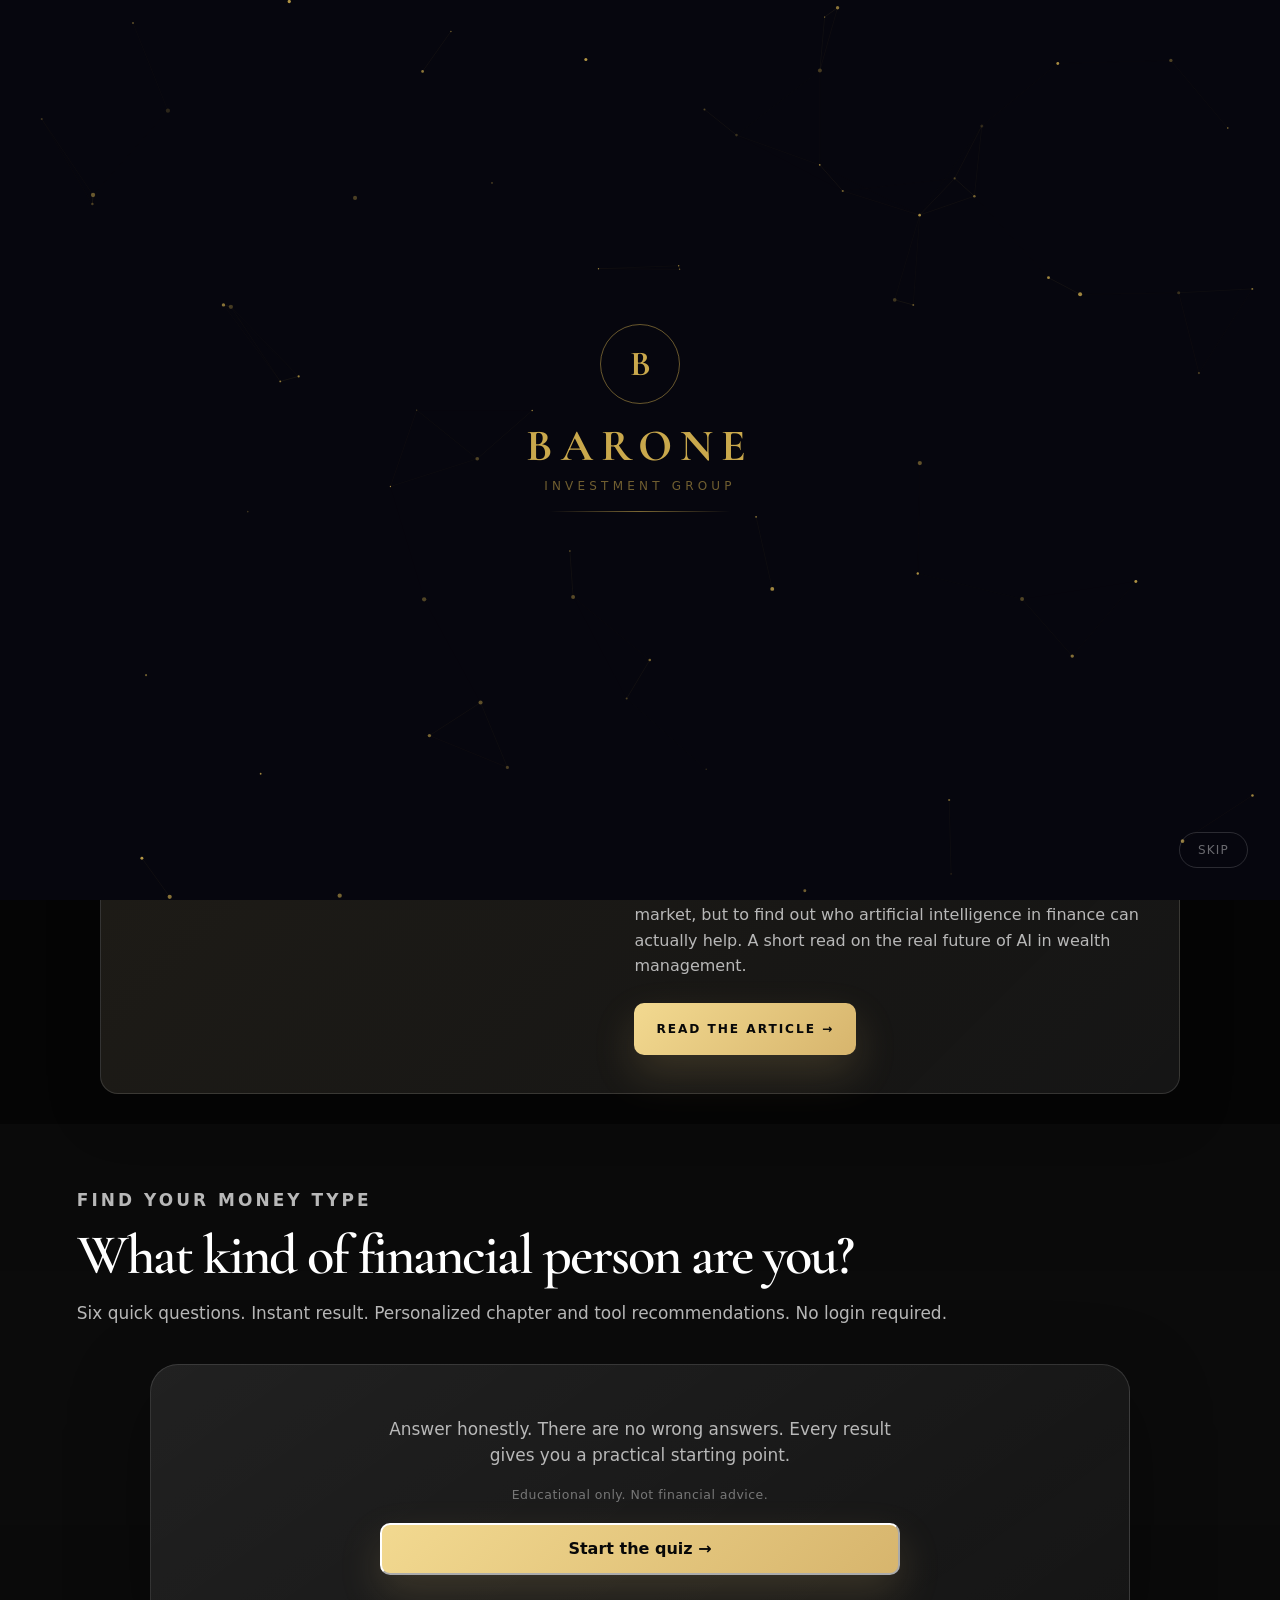
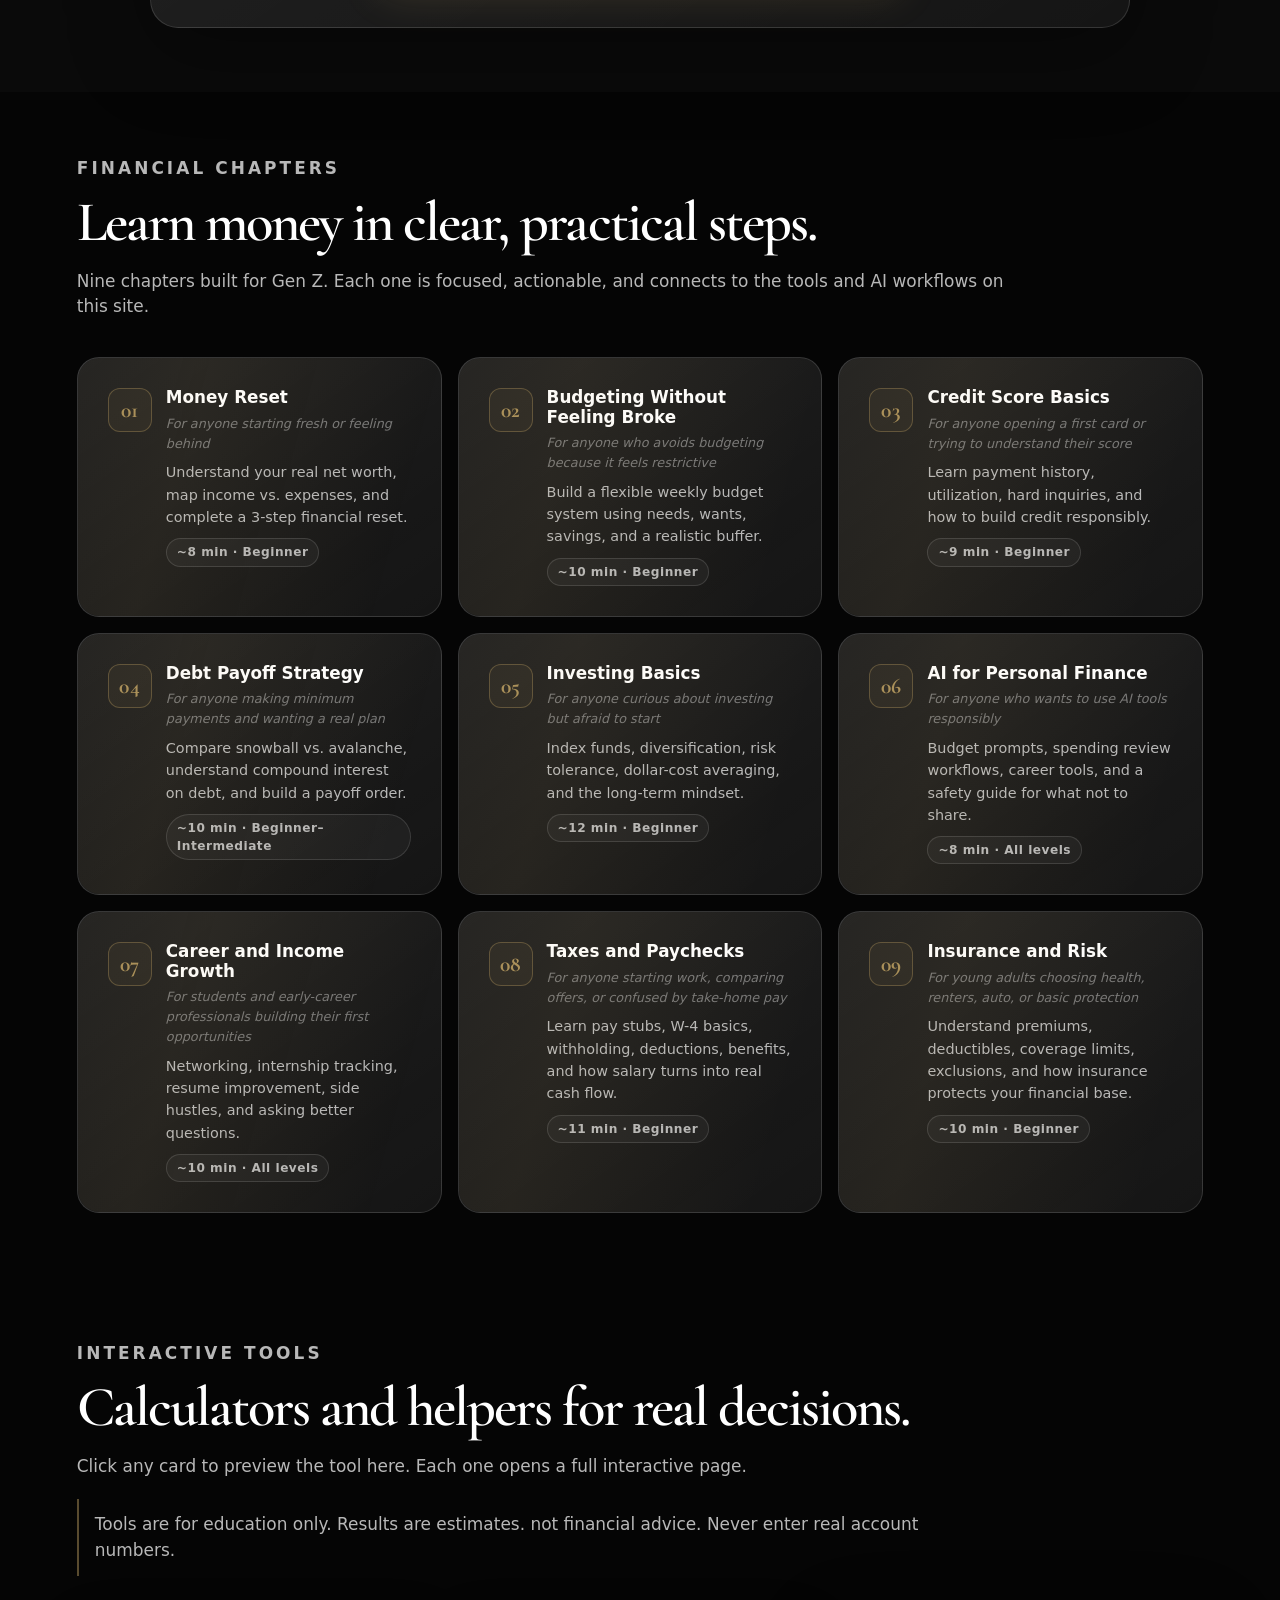
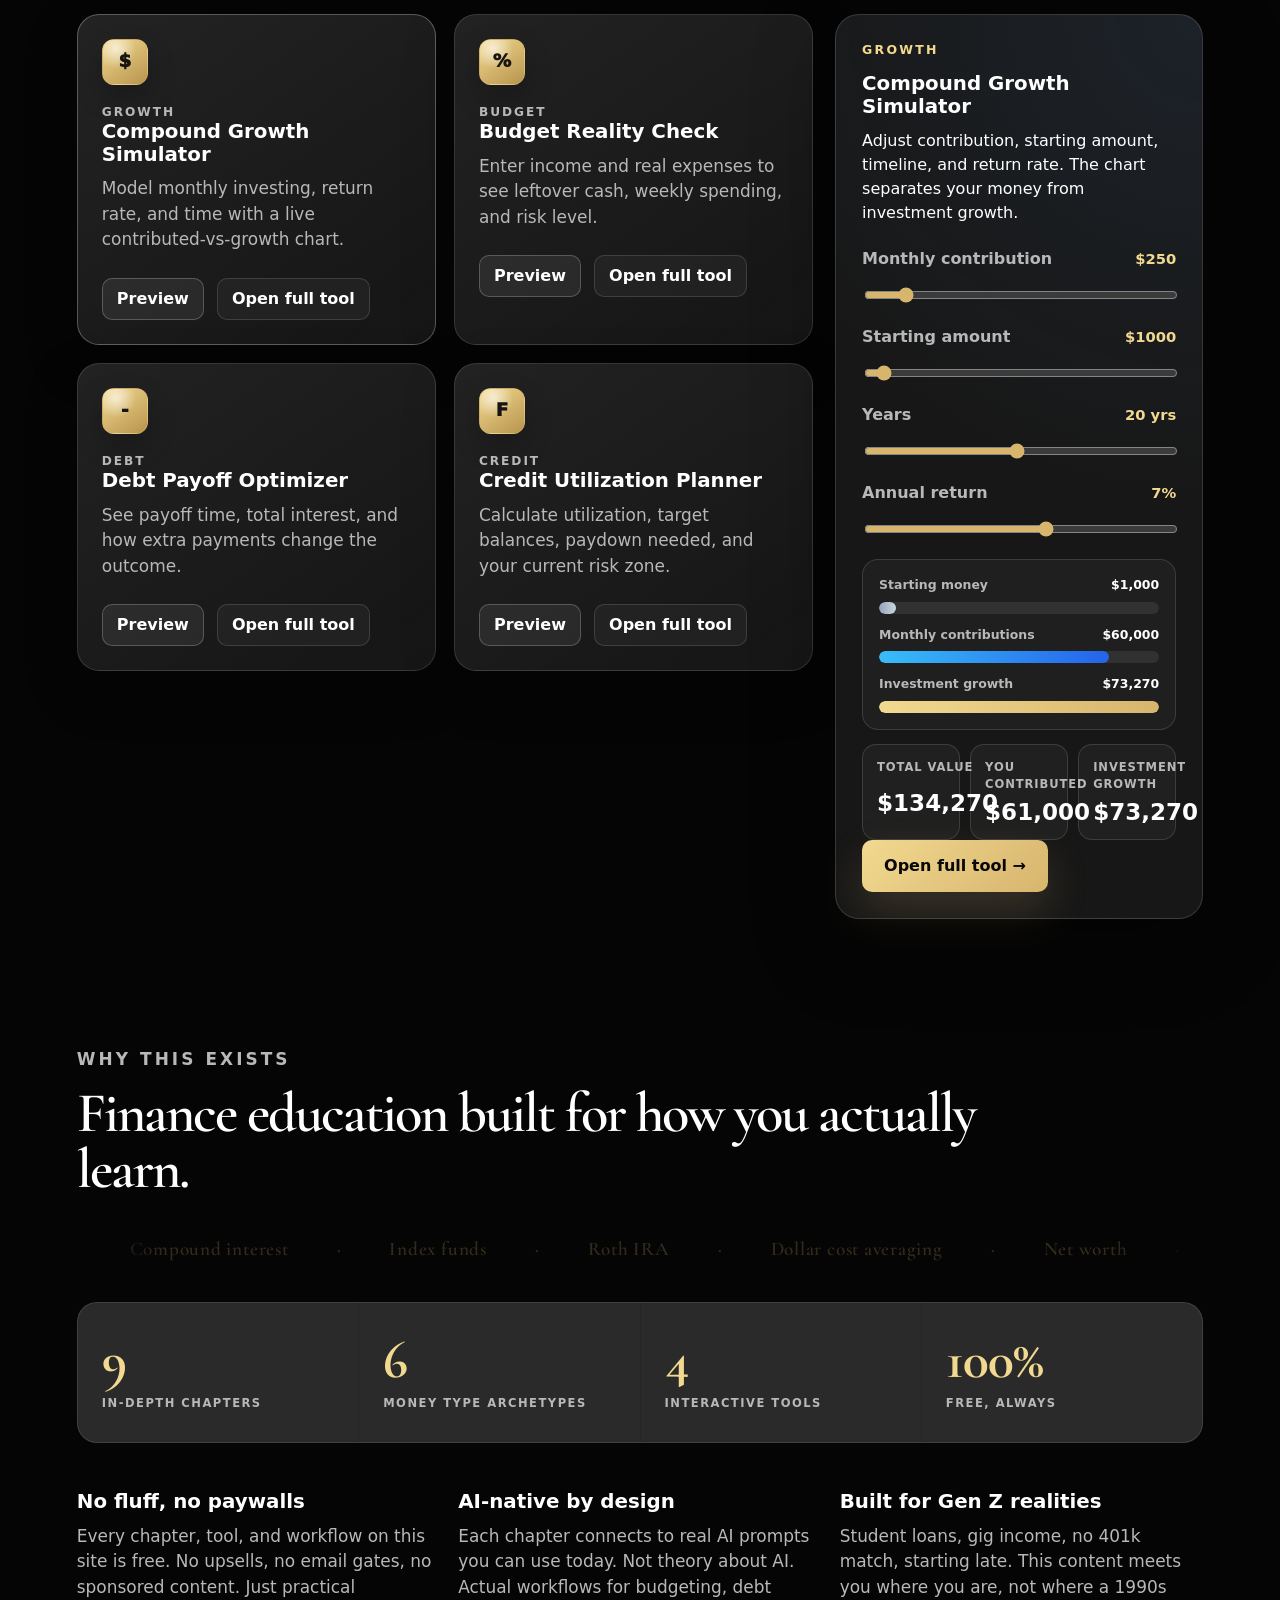
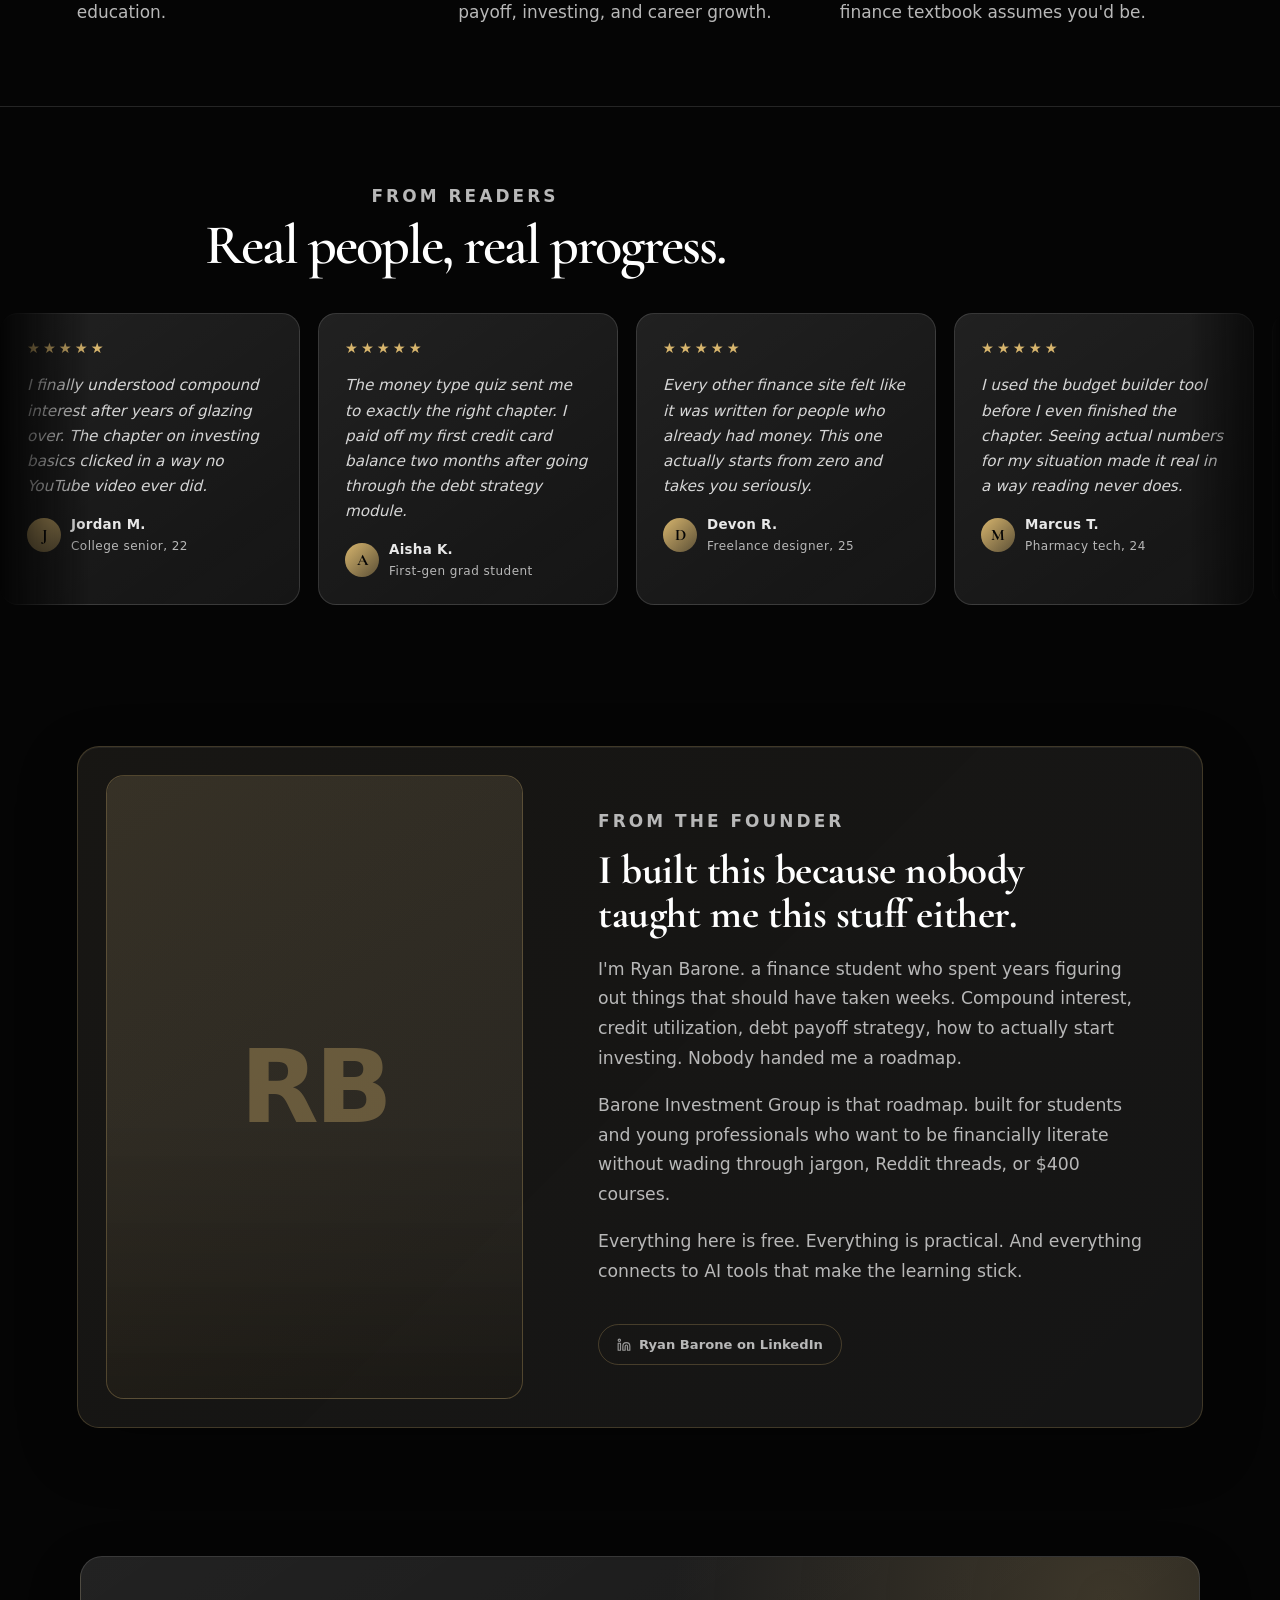
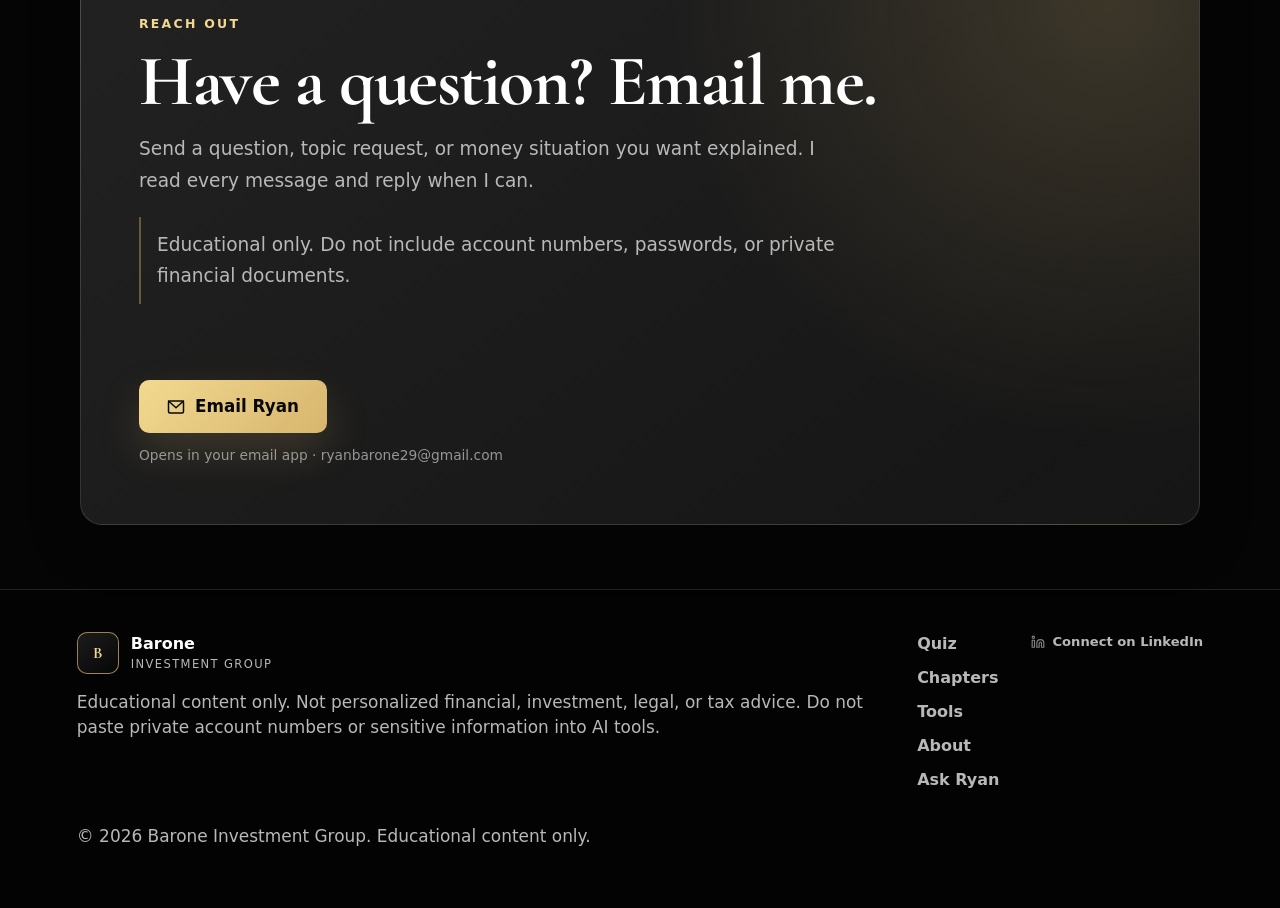
==== commit e0c42117: "Add files via upload" ====
--- a/index.html
+++ b/index.html
@@ -22,7 +22,7 @@
     <link rel="preconnect" href="https://fonts.gstatic.com" crossorigin="">
     <link href="https://fonts.googleapis.com/css2?family=Cormorant+Garamond:wght@600;700&amp;display=swap" rel="stylesheet">
     <link rel="icon" type="image/svg+xml" href="favicon.svg">
-    <link rel="stylesheet" href="styles.css?v=20260601v1">
+    <link rel="stylesheet" href="styles.css?v=20260608v2">
   </head>
   <body>
 
@@ -205,6 +205,26 @@
 }());
         </script>
 
+      </section>
+
+      <!-- ── Featured article ─────────────────────────────────────────────── -->
+      <section class="section feature-section" id="feature">
+        <a class="feature-card reveal" href="market-made-of-people/index.html">
+          <div class="feature-card-media">
+            <img src="market-made-of-people/media/hero.jpg" alt="The New York Stock Exchange" loading="lazy">
+            <span class="feature-badge">Featured read</span>
+          </div>
+          <div class="feature-card-body">
+            <p class="eyebrow">From the founder</p>
+            <h2 class="feature-card-title">The Market Is Made of People</h2>
+            <p class="feature-card-dek">
+              I gave an AI access to a live brokerage account, not to beat the market, but
+              to find out who artificial intelligence in finance can actually help. A short
+              read on the real future of AI in wealth management.
+            </p>
+            <span class="button primary feature-card-cta">Read the article &rarr;</span>
+          </div>
+        </a>
       </section>
 
             <!-- 2. Money Type Quiz -->
--- a/styles.css
+++ b/styles.css
@@ -3459,4 +3459,88 @@
     rgba(255, 255, 255, 0.02)
   ),
   var(--panel);
-  box-shadow: 0 20px 60px rgba(0, 0, 0, 0.3), inset 0 1px 0 rgba(+  box-shadow: 0 20px 60px rgba(0, 0, 0, 0.3), inset 0 1px 0 rgba(255, 255, 255, 0.06);
+}
+
+/* ============================================================
+   FEATURED ARTICLE BAND (links to /market-made-of-people)
+   ============================================================ */
+.feature-section {
+  padding-top: clamp(18px, 3vw, 30px);
+  padding-bottom: clamp(18px, 3vw, 30px);
+}
+.feature-card {
+  display: grid;
+  grid-template-columns: minmax(0, 0.95fr) minmax(0, 1.05fr);
+  gap: clamp(20px, 3vw, 46px);
+  align-items: center;
+  max-width: 1080px;
+  margin: 0 auto;
+  padding: clamp(16px, 2vw, 24px);
+  border: 1px solid var(--line);
+  border-radius: 18px;
+  background: linear-gradient(135deg, rgba(215, 181, 109, 0.07), rgba(255, 255, 255, 0.02)), var(--panel);
+  text-decoration: none;
+  color: var(--white);
+  transition: transform 220ms ease, border-color 220ms ease, box-shadow 220ms ease;
+}
+.feature-card:hover {
+  transform: translateY(-3px);
+  border-color: rgba(215, 181, 109, 0.5);
+  box-shadow: var(--shadow);
+}
+.feature-card-media {
+  position: relative;
+  border-radius: 12px;
+  overflow: hidden;
+  aspect-ratio: 16 / 10;
+}
+.feature-card-media img {
+  width: 100%;
+  height: 100%;
+  object-fit: cover;
+  display: block;
+  transition: transform 600ms ease;
+}
+.feature-card:hover .feature-card-media img {
+  transform: scale(1.05);
+}
+.feature-badge {
+  position: absolute;
+  top: 12px;
+  left: 12px;
+  padding: 5px 12px;
+  border-radius: 100px;
+  background: rgba(5, 5, 5, 0.72);
+  -webkit-backdrop-filter: blur(6px);
+  backdrop-filter: blur(6px);
+  color: var(--gold-2);
+  font-size: 0.68rem;
+  font-weight: 800;
+  letter-spacing: 0.14em;
+  text-transform: uppercase;
+}
+.feature-card-body .eyebrow {
+  margin-bottom: 10px;
+}
+.feature-card-title {
+  margin-bottom: 14px;
+  font-size: clamp(1.9rem, 3.4vw, 2.9rem);
+  line-height: 1.02;
+  letter-spacing: -0.02em;
+}
+.feature-card-dek {
+  color: var(--muted);
+  font-size: 1rem;
+  line-height: 1.6;
+  max-width: 54ch;
+  margin-bottom: 24px;
+}
+.feature-card-cta {
+  pointer-events: none;
+}
+@media (max-width: 720px) {
+  .feature-card {
+    grid-template-columns: 1fr;
+  }
+}
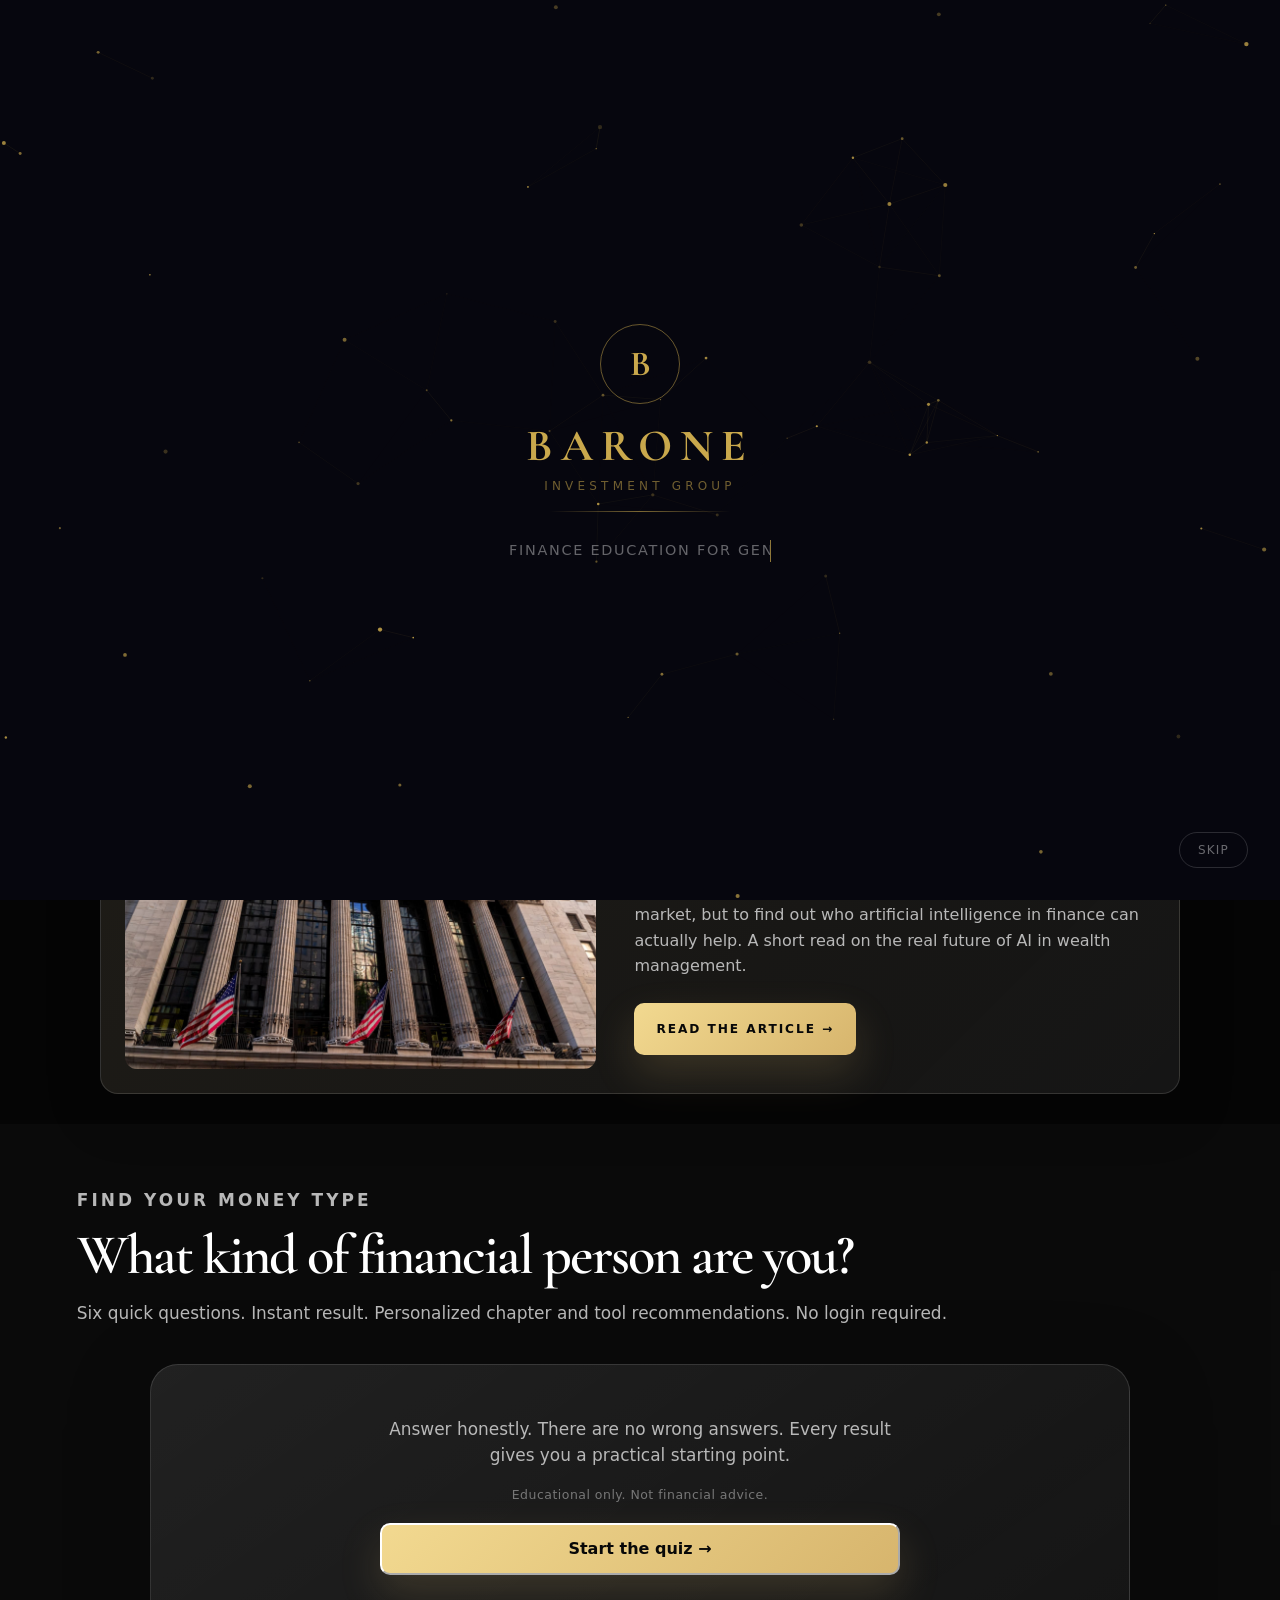
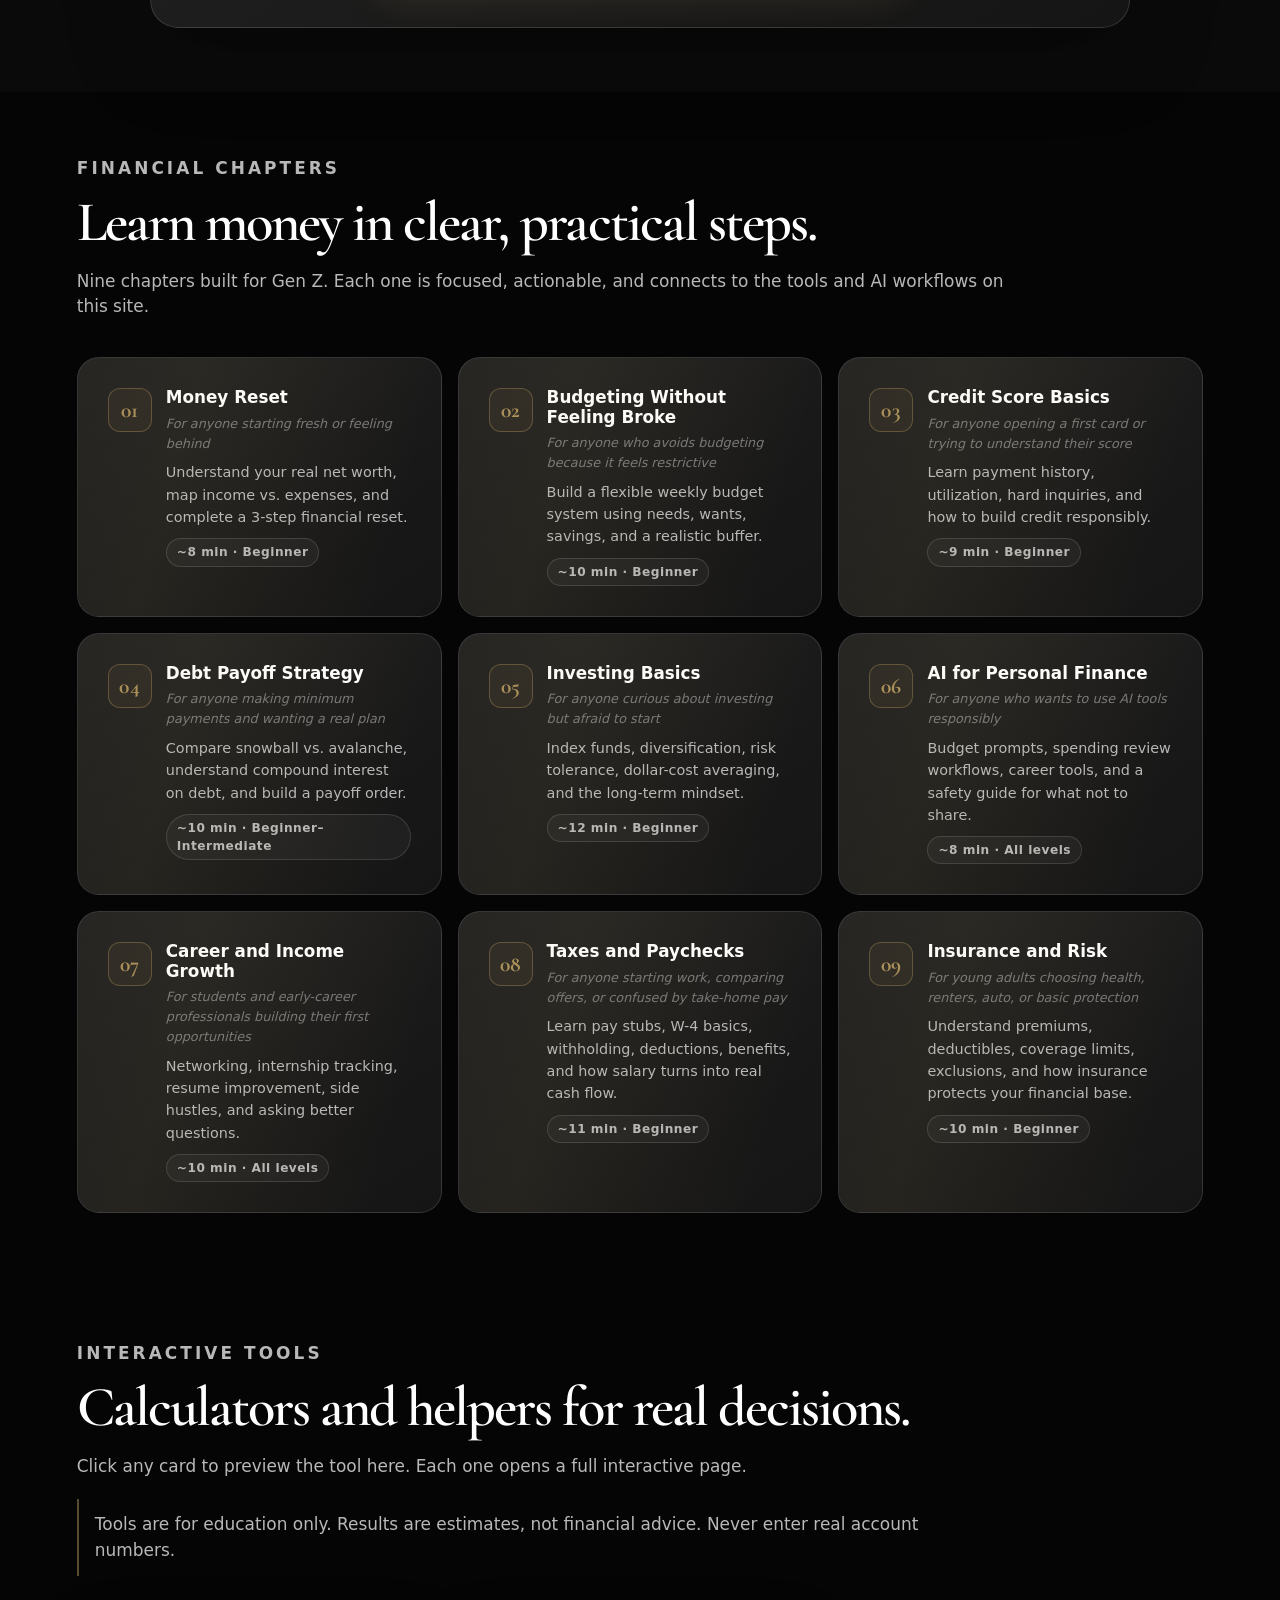
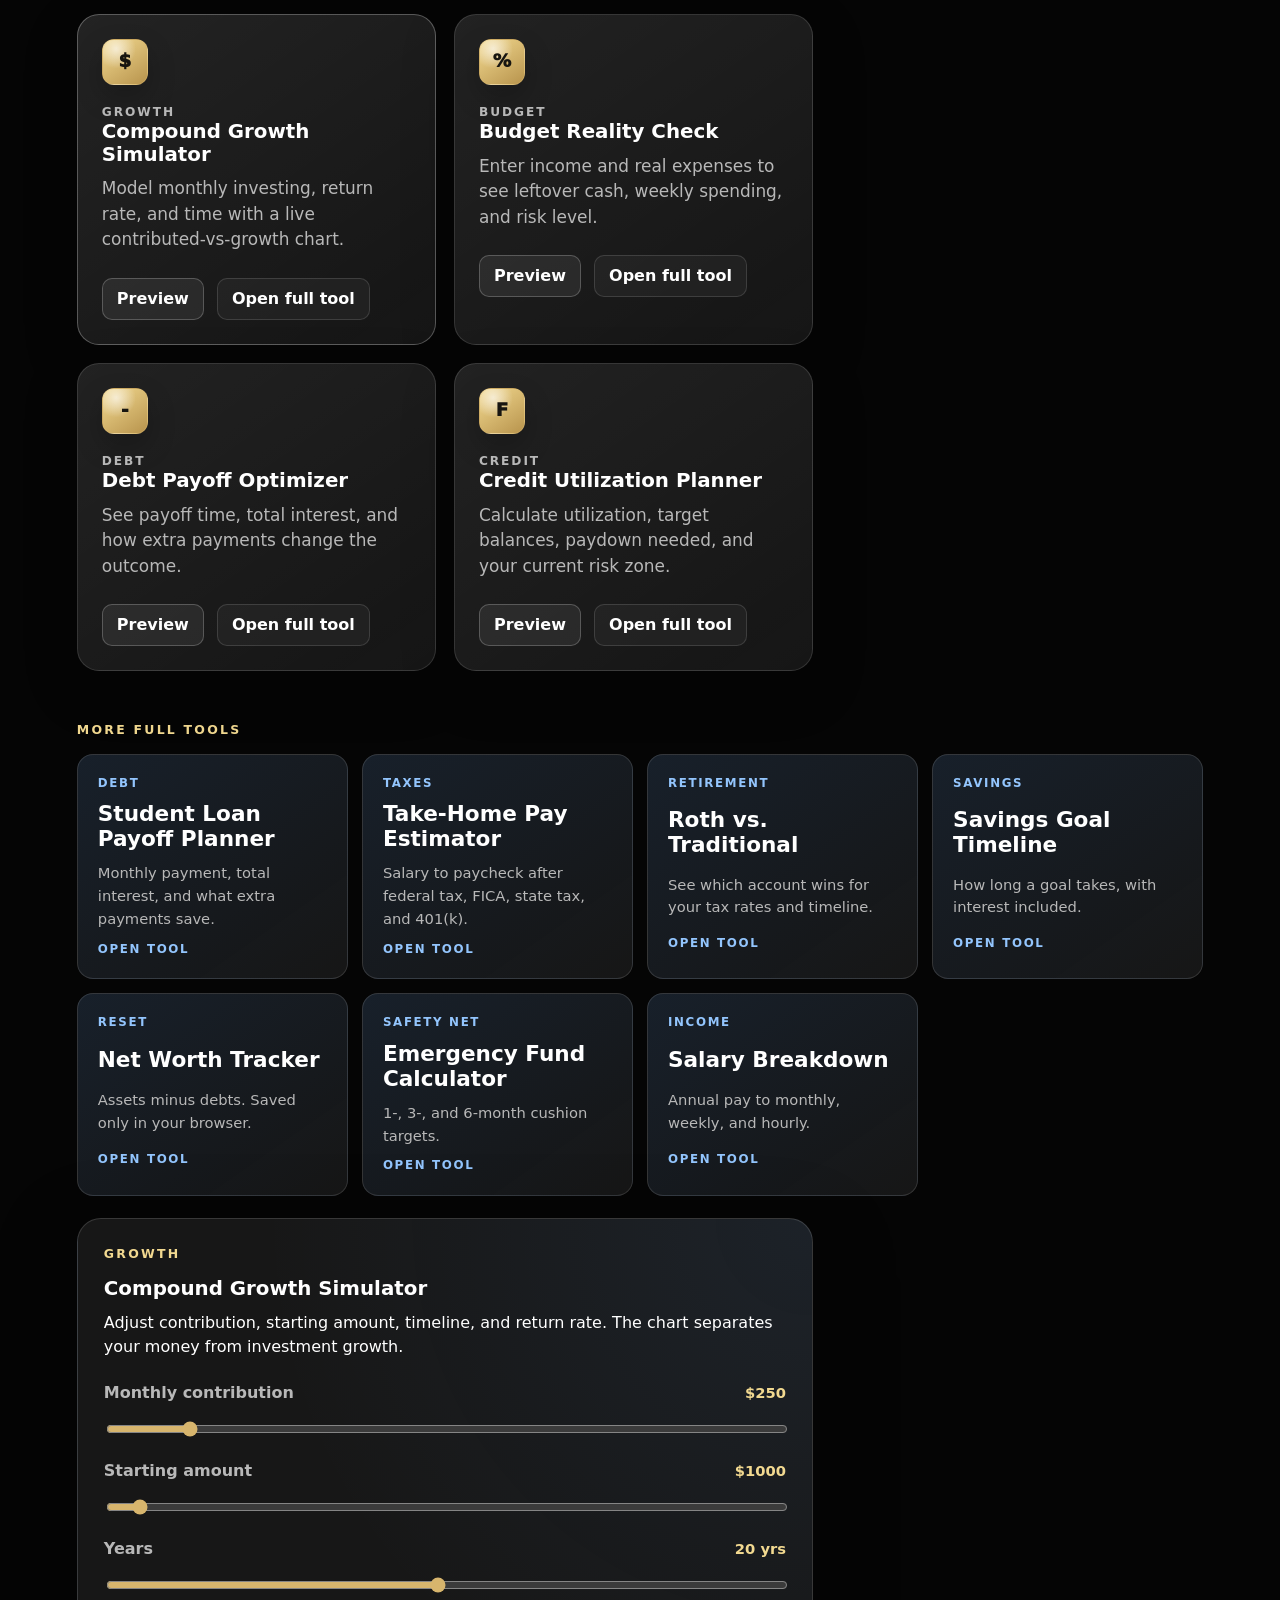
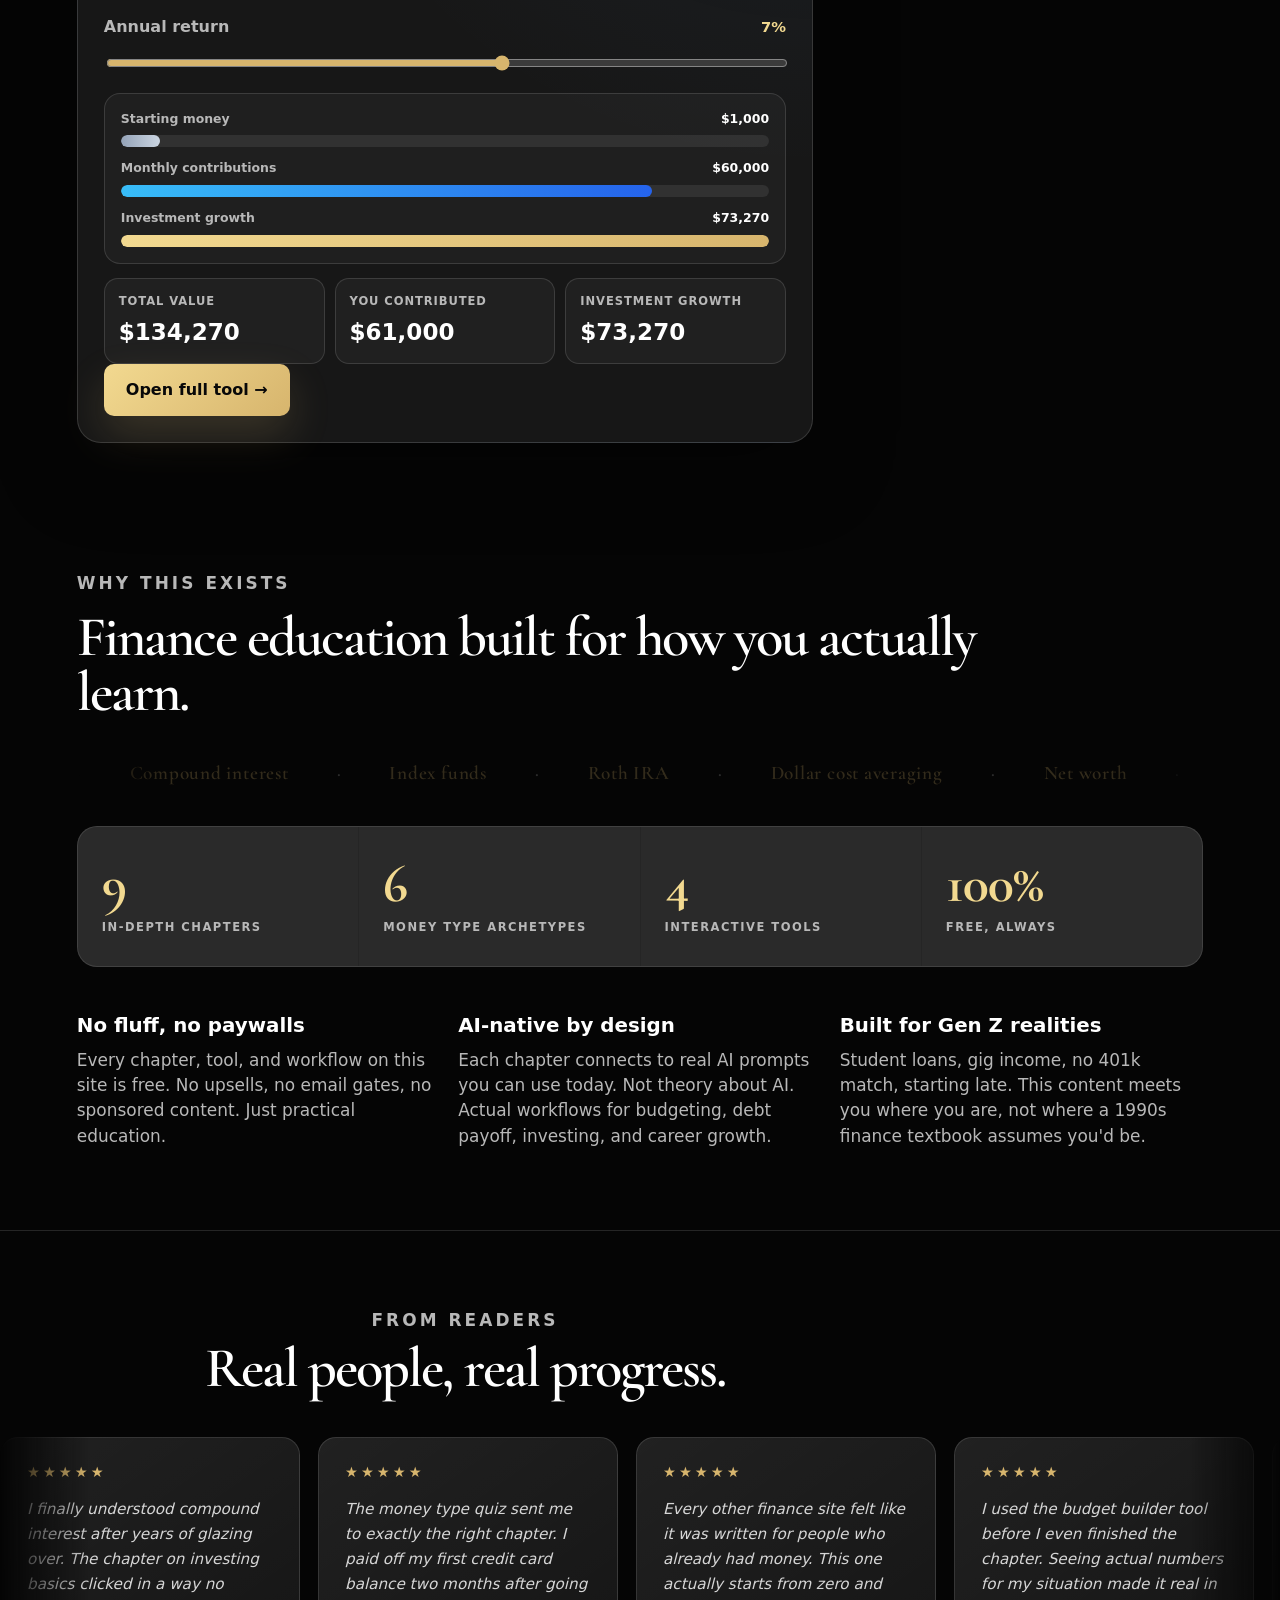
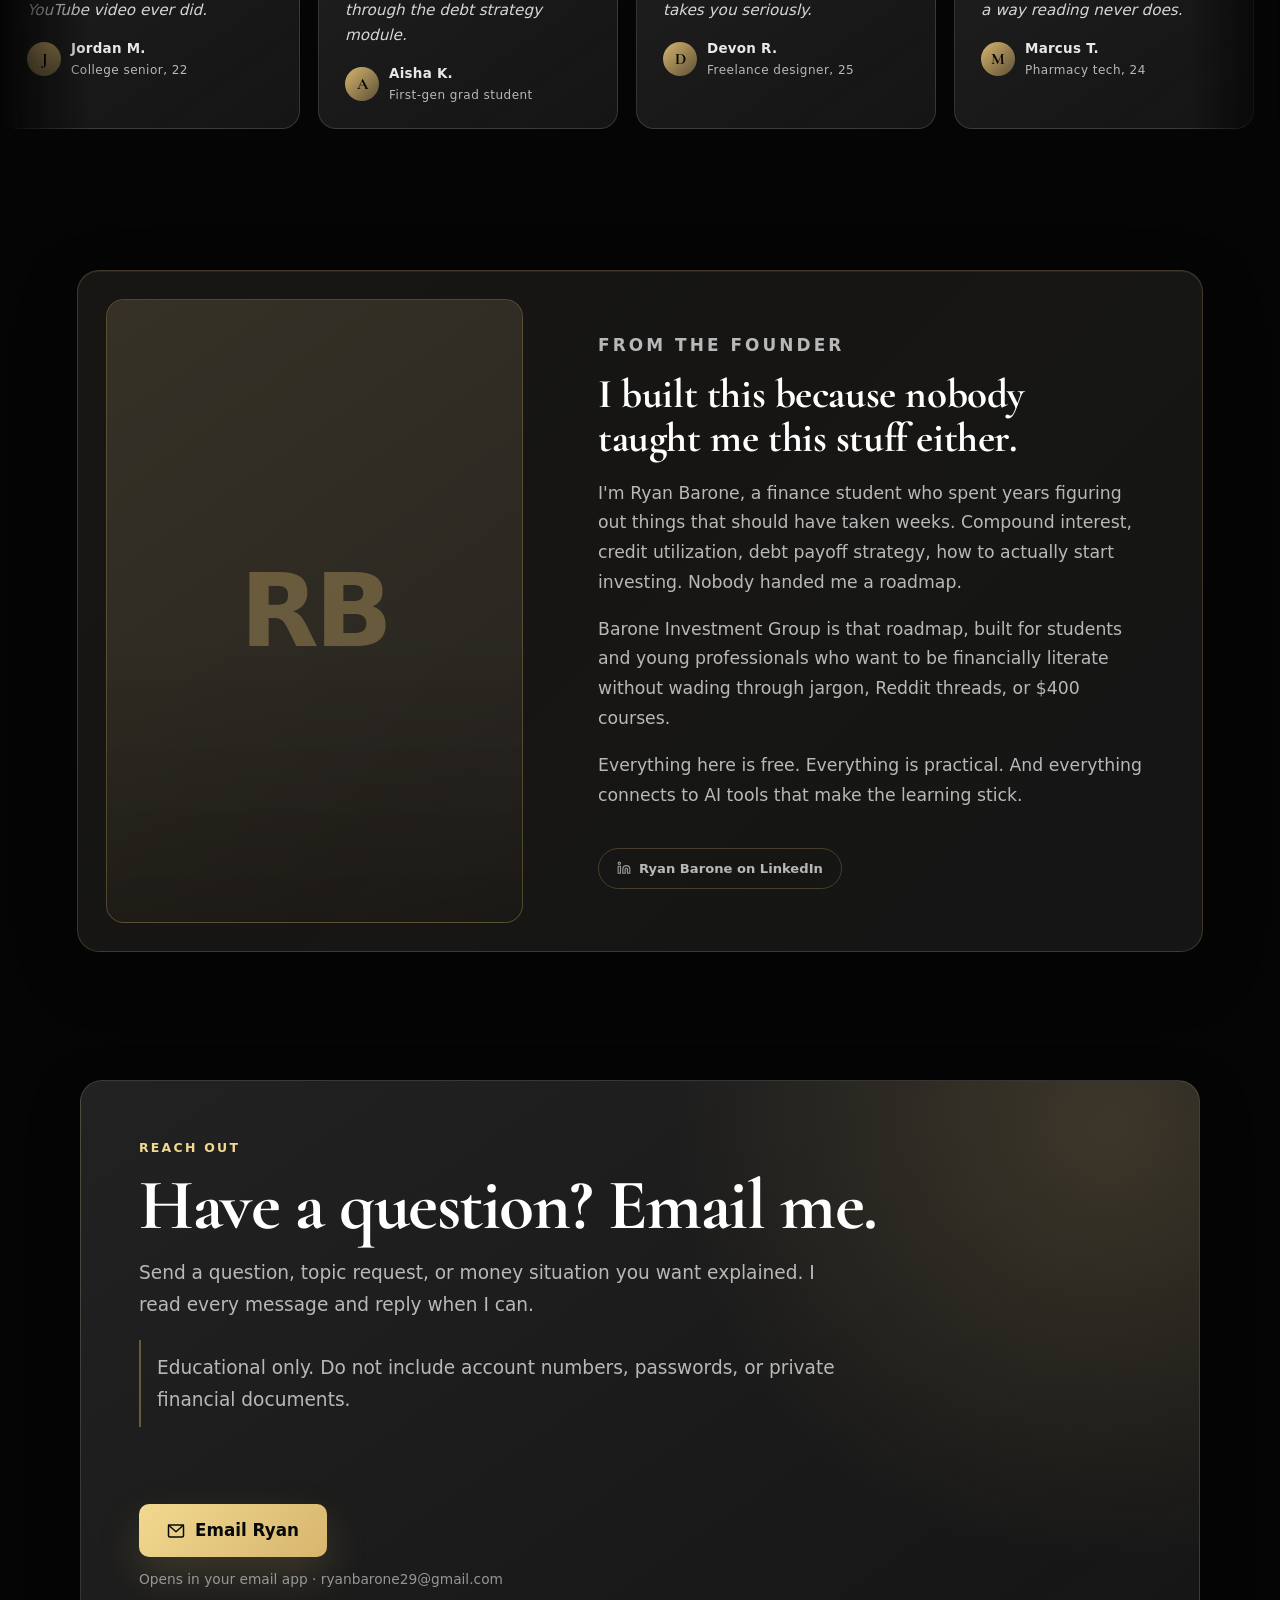
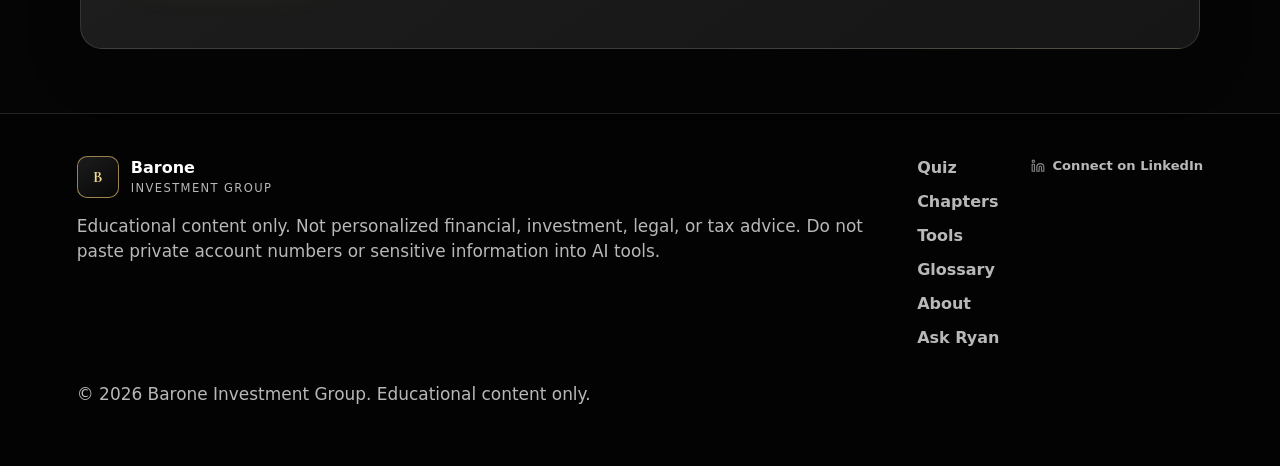
==== commit 8e603cd0: "Add 5 tools, chapter quizzes, glossary, progress dashboard; move to baroneinvestment.site - New tool" ====
--- a/index.html
+++ b/index.html
@@ -7,22 +7,22 @@
 
     <!-- Open Graph / social sharing -->
     <meta property="og:type" content="website">
-    <meta property="og:url" content="https://baroneinvestmentgroup.site/">
+    <meta property="og:url" content="https://www.baroneinvestment.site/">
     <meta property="og:title" content="Barone Investment Group | AI Finance Education for Gen Z">
     <meta property="og:description" content="Practical AI finance workflows, interactive chapters, and smart tools for Gen Z students and young professionals.">
-    <meta property="og:image" content="https://baroneinvestmentgroup.site/og-image.png">
+    <meta property="og:image" content="https://www.baroneinvestment.site/og-image.png">
 
     <!-- Twitter / X card -->
     <meta name="twitter:card" content="summary_large_image">
     <meta name="twitter:title" content="Barone Investment Group | AI Finance Education for Gen Z">
     <meta name="twitter:description" content="Practical AI finance workflows, interactive chapters, and smart tools for Gen Z students and young professionals.">
-    <meta name="twitter:image" content="https://baroneinvestmentgroup.site/og-image.png">
+    <meta name="twitter:image" content="https://www.baroneinvestment.site/og-image.png">
 
     <link rel="preconnect" href="https://fonts.googleapis.com">
     <link rel="preconnect" href="https://fonts.gstatic.com" crossorigin="">
     <link href="https://fonts.googleapis.com/css2?family=Cormorant+Garamond:wght@600;700&amp;display=swap" rel="stylesheet">
     <link rel="icon" type="image/svg+xml" href="favicon.svg">
-    <link rel="stylesheet" href="styles.css?v=20260608v2">
+    <link rel="stylesheet" href="styles.css?v=20261105v1">
   </head>
   <body>
 
@@ -580,6 +580,13 @@
           <p>Nine chapters built for Gen Z. Each one is focused, actionable, and connects to the tools and AI workflows on this site.</p>
         </div>
 
+        <div class="progress-dash" id="progress-dash" hidden>
+          <div><strong id="pd-count">0 of 9</strong><span> chapters opened</span></div>
+          <div class="pd-bar" aria-hidden="true"><span id="pd-fill"></span></div>
+          <div id="pd-quiz"></div>
+          <a class="button primary" id="pd-next" href="lesson.html?topic=reset">Continue &rarr;</a>
+        </div>
+
         <div class="chapters-grid">
           <a class="chapter-card reveal" href="lesson.html?topic=reset">
             <span class="chapter-num">01</span>
@@ -687,7 +694,7 @@
           <p class="eyebrow">Interactive tools</p>
           <h2>Calculators and helpers for real decisions.</h2>
           <p>Click any card to preview the tool here. Each one opens a full interactive page.</p>
-          <p class="site-disclaimer">Tools are for education only. Results are estimates. not financial advice. Never enter real account numbers.</p>
+          <p class="site-disclaimer">Tools are for education only. Results are estimates, not financial advice. Never enter real account numbers.</p>
         </div>
 
         <div class="tool-layout">
@@ -729,6 +736,19 @@
             </article>
 
           </div><!-- /.tool-grid -->
+
+          <div class="more-tools" aria-label="More tools">
+            <p class="panel-label">More full tools</p>
+            <div class="more-tools-grid">
+              <a class="lesson-tool-card" href="tool.html?tool=student_loan"><span>Debt</span><strong>Student Loan Payoff Planner</strong><p>Monthly payment, total interest, and what extra payments save.</p><small>Open tool</small></a>
+              <a class="lesson-tool-card" href="tool.html?tool=paycheck"><span>Taxes</span><strong>Take-Home Pay Estimator</strong><p>Salary to paycheck after federal tax, FICA, state tax, and 401(k).</p><small>Open tool</small></a>
+              <a class="lesson-tool-card" href="tool.html?tool=roth_vs_trad"><span>Retirement</span><strong>Roth vs. Traditional</strong><p>See which account wins for your tax rates and timeline.</p><small>Open tool</small></a>
+              <a class="lesson-tool-card" href="tool.html?tool=savings_goal"><span>Savings</span><strong>Savings Goal Timeline</strong><p>How long a goal takes, with interest included.</p><small>Open tool</small></a>
+              <a class="lesson-tool-card" href="tool.html?tool=net_worth"><span>Reset</span><strong>Net Worth Tracker</strong><p>Assets minus debts. Saved only in your browser.</p><small>Open tool</small></a>
+              <a class="lesson-tool-card" href="tool.html?tool=emergency"><span>Safety net</span><strong>Emergency Fund Calculator</strong><p>1-, 3-, and 6-month cushion targets.</p><small>Open tool</small></a>
+              <a class="lesson-tool-card" href="tool.html?tool=salary"><span>Income</span><strong>Salary Breakdown</strong><p>Annual pay to monthly, weekly, and hourly.</p><small>Open tool</small></a>
+            </div>
+          </div>
 
           <!-- Tool preview panel -->
           <div class="tool-panel" id="tool-panel">
@@ -977,8 +997,8 @@
           <div class="founder-text">
             <p class="eyebrow">From the founder</p>
             <h2>I built this because nobody taught me this stuff either.</h2>
-            <p>I'm Ryan Barone. a finance student who spent years figuring out things that should have taken weeks. Compound interest, credit utilization, debt payoff strategy, how to actually start investing. Nobody handed me a roadmap.</p>
-            <p>Barone Investment Group is that roadmap. built for students and young professionals who want to be financially literate without wading through jargon, Reddit threads, or $400 courses.</p>
+            <p>I'm Ryan Barone, a finance student who spent years figuring out things that should have taken weeks. Compound interest, credit utilization, debt payoff strategy, how to actually start investing. Nobody handed me a roadmap.</p>
+            <p>Barone Investment Group is that roadmap, built for students and young professionals who want to be financially literate without wading through jargon, Reddit threads, or $400 courses.</p>
             <p>Everything here is free. Everything is practical. And everything connects to AI tools that make the learning stick.</p>
             <a class="founder-linkedin" href="https://www.linkedin.com/in/ryan-barone-779047328/" target="_blank" rel="noopener noreferrer"><svg width="14" height="14" viewBox="0 0 24 24" fill="none" stroke="currentColor" stroke-width="2" stroke-linecap="round" stroke-linejoin="round" aria-hidden="true"><path d="M16 8a6 6 0 0 1 6 6v7h-4v-7a2 2 0 0 0-2-2 2 2 0 0 0-2 2v7h-4v-7a6 6 0 0 1 6-6z"></path><rect x="2" y="9" width="4" height="12"></rect><circle cx="4" cy="4" r="2"></circle></svg> Ryan Barone on LinkedIn</a>
           </div>
@@ -1016,6 +1036,7 @@
           <a href="#quiz">Quiz</a>
           <a href="#chapters">Chapters</a>
           <a href="#tools">Tools</a>
+          <a href="glossary.html">Glossary</a>
           <a href="#mission">About</a>
           <a href="#advice">Ask Ryan</a>
         </nav>
@@ -1027,7 +1048,7 @@
     </main>
 
   <script src="entrance.js?v=20260522v3"></script>
-  <script src="content.js?v=20260522v2"></script>
+  <script src="content.js?v=20261105v1"></script>
   <script src="script.js?v=20260522v3"></script>
 
 <script>
@@ -1091,5 +1112,26 @@
   } catch(e) {}
 }());
 </script>
+<script>
+(function() {
+  // Progress dashboard
+  try {
+    var order = ['reset','budgeting','credit','debt_payoff','investing','ai','careers','taxes_paychecks','insurance_risk'];
+    var done = JSON.parse(localStorage.getItem('completedChapters') || '[]').filter(function(k){return order.indexOf(k)!==-1;});
+    var scores = JSON.parse(localStorage.getItem('chapterScores') || '{}');
+    var dash = document.getElementById('progress-dash');
+    if (!dash || !done.length) return;
+    dash.hidden = false;
+    document.getElementById('pd-count').textContent = done.length + ' of ' + order.length;
+    document.getElementById('pd-fill').style.width = Math.round(done.length / order.length * 100) + '%';
+    var taken = Object.keys(scores).length;
+    var total = order.reduce(function(s,k){return s + (scores[k] || 0);}, 0);
+    document.getElementById('pd-quiz').textContent = taken ? ('Knowledge checks: ' + taken + ' taken, ' + total + '/' + (taken*4) + ' correct') : 'Take a chapter knowledge check to track your score.';
+    var next = order.filter(function(k){return done.indexOf(k)===-1;})[0];
+    var btn = document.getElementById('pd-next');
+    if (next) btn.href = 'lesson.html?topic=' + next; else { btn.textContent = 'Open the tools'; btn.href = '#tools'; }
+  } catch(e) {}
+}());
+</script>
 </body>
 </html>
--- a/styles.css
+++ b/styles.css
@@ -3543,4 +3543,26 @@
   .feature-card {
     grid-template-columns: 1fr;
   }
-}+}
+/* ── Knowledge checks + more tools ── */
+.more-tools { grid-column: 1 / -1; margin-top: 28px; }
+.more-tools-grid { display: grid; grid-template-columns: repeat(auto-fill, minmax(240px, 1fr)); gap: 14px; margin-top: 12px; }
+.knowledge-check { margin: 40px 0; padding: 28px; border: 1px solid rgba(215,181,109,.25); border-radius: 18px; background: rgba(255,255,255,.03); }
+.knowledge-check h2 { margin: 6px 0 4px; }
+.kc-sub { color: rgba(255,255,255,.7); margin-bottom: 18px; }
+.kc-q { border: 0; padding: 0; margin: 0 0 22px; display: grid; gap: 8px; }
+.kc-q legend { font-weight: 600; margin-bottom: 10px; padding: 0; }
+.kc-opt { text-align: left; padding: 12px 14px; border-radius: 12px; border: 1px solid rgba(255,255,255,.16); background: rgba(255,255,255,.04); color: inherit; font: inherit; cursor: pointer; transition: border-color .15s, background .15s; }
+.kc-opt:hover:not(:disabled) { border-color: rgba(215,181,109,.7); background: rgba(215,181,109,.08); }
+.kc-opt:focus-visible { outline: 2px solid #d7b56d; outline-offset: 2px; }
+.kc-opt:disabled { cursor: default; color: inherit; opacity: .75; }
+.kc-opt.is-correct { border-color: #22c55e; background: rgba(34,197,94,.14); opacity: 1; }
+.kc-opt.is-wrong { border-color: #fb7185; background: rgba(251,113,133,.14); opacity: 1; }
+.kc-why { margin: 4px 0 0; font-size: .92rem; color: rgba(255,255,255,.8); }
+.kc-footer { display: flex; align-items: center; gap: 16px; flex-wrap: wrap; }
+.tool-hint { font-size: .85rem; color: rgba(255,255,255,.6); }
+
+.progress-dash { display: flex; align-items: center; gap: 18px; flex-wrap: wrap; margin: 0 0 24px; padding: 16px 20px; border: 1px solid rgba(215,181,109,.3); border-radius: 14px; background: rgba(215,181,109,.06); }
+.progress-dash .pd-bar { flex: 1 1 140px; height: 8px; border-radius: 99px; background: rgba(255,255,255,.12); overflow: hidden; }
+.progress-dash .pd-bar span { display: block; height: 100%; width: 0; background: #d7b56d; transition: width .4s; }
+.progress-dash span, .progress-dash #pd-quiz { color: rgba(255,255,255,.75); font-size: .92rem; }
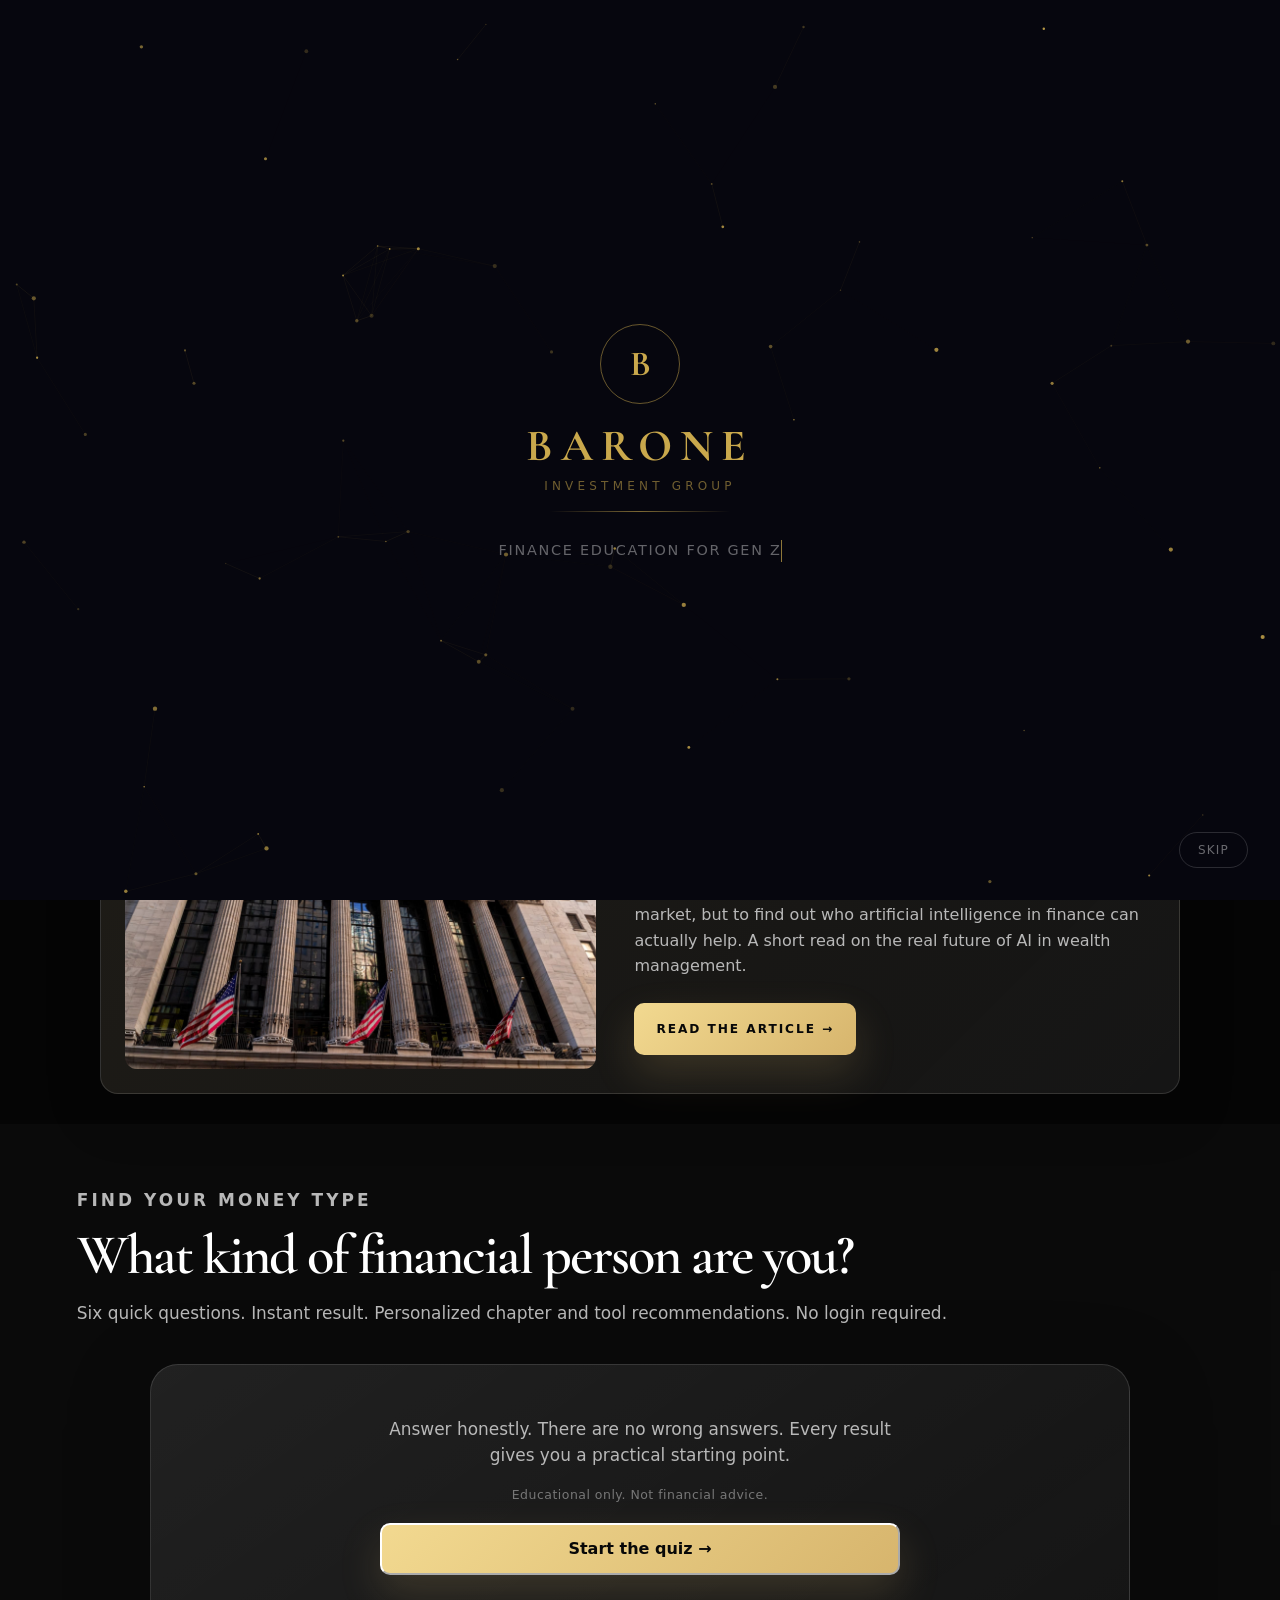
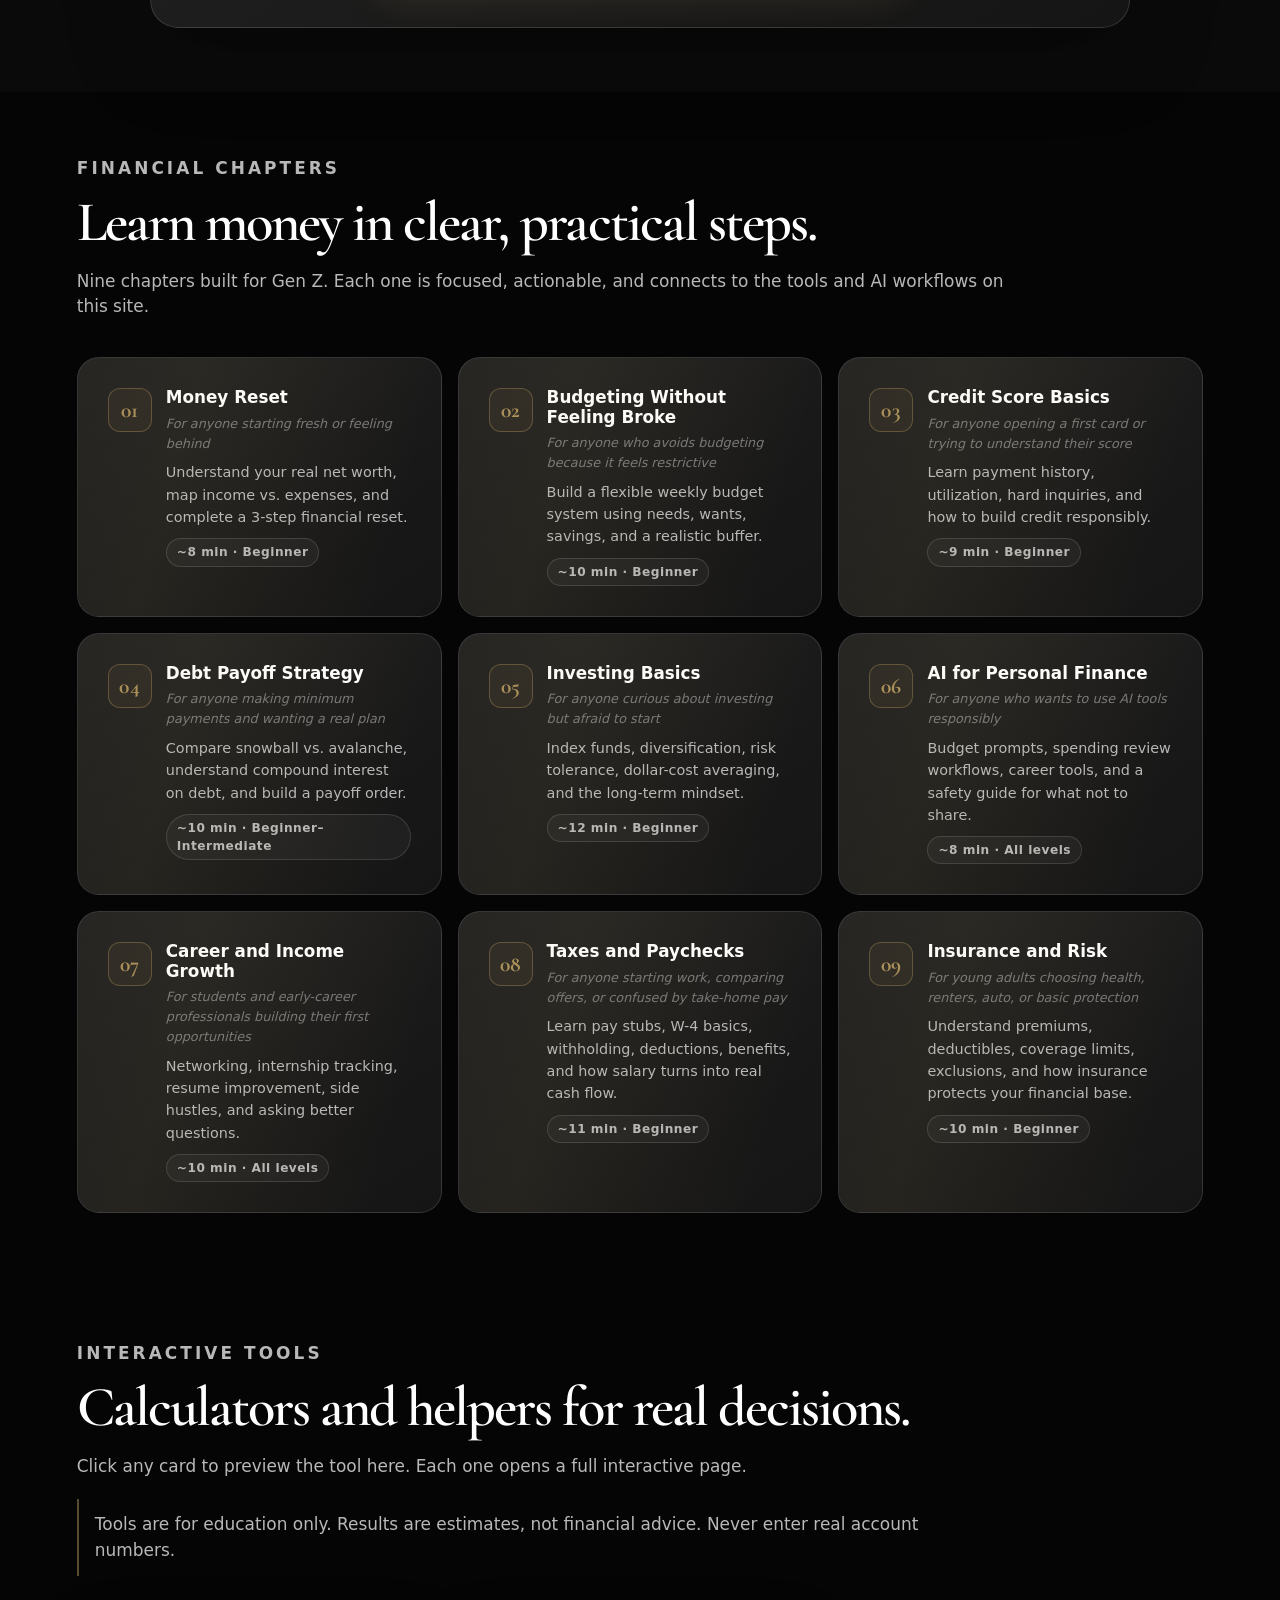
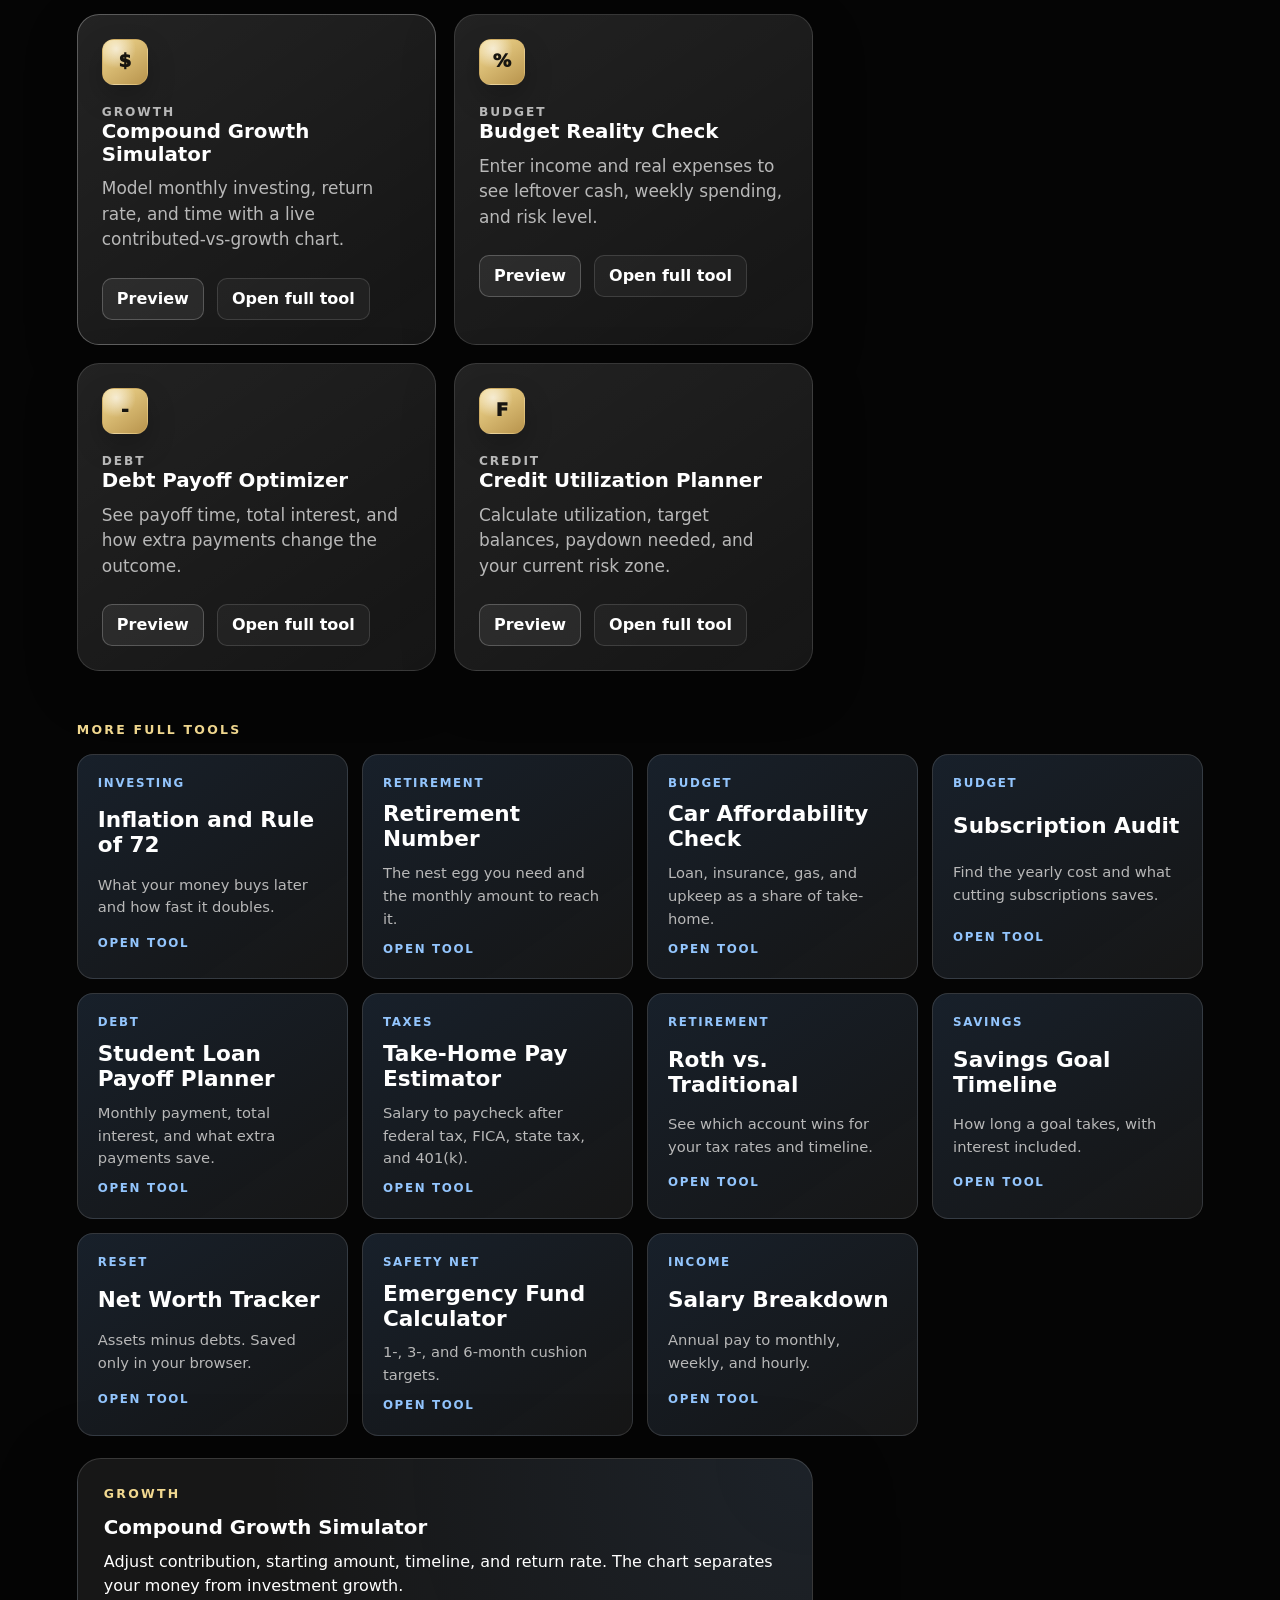
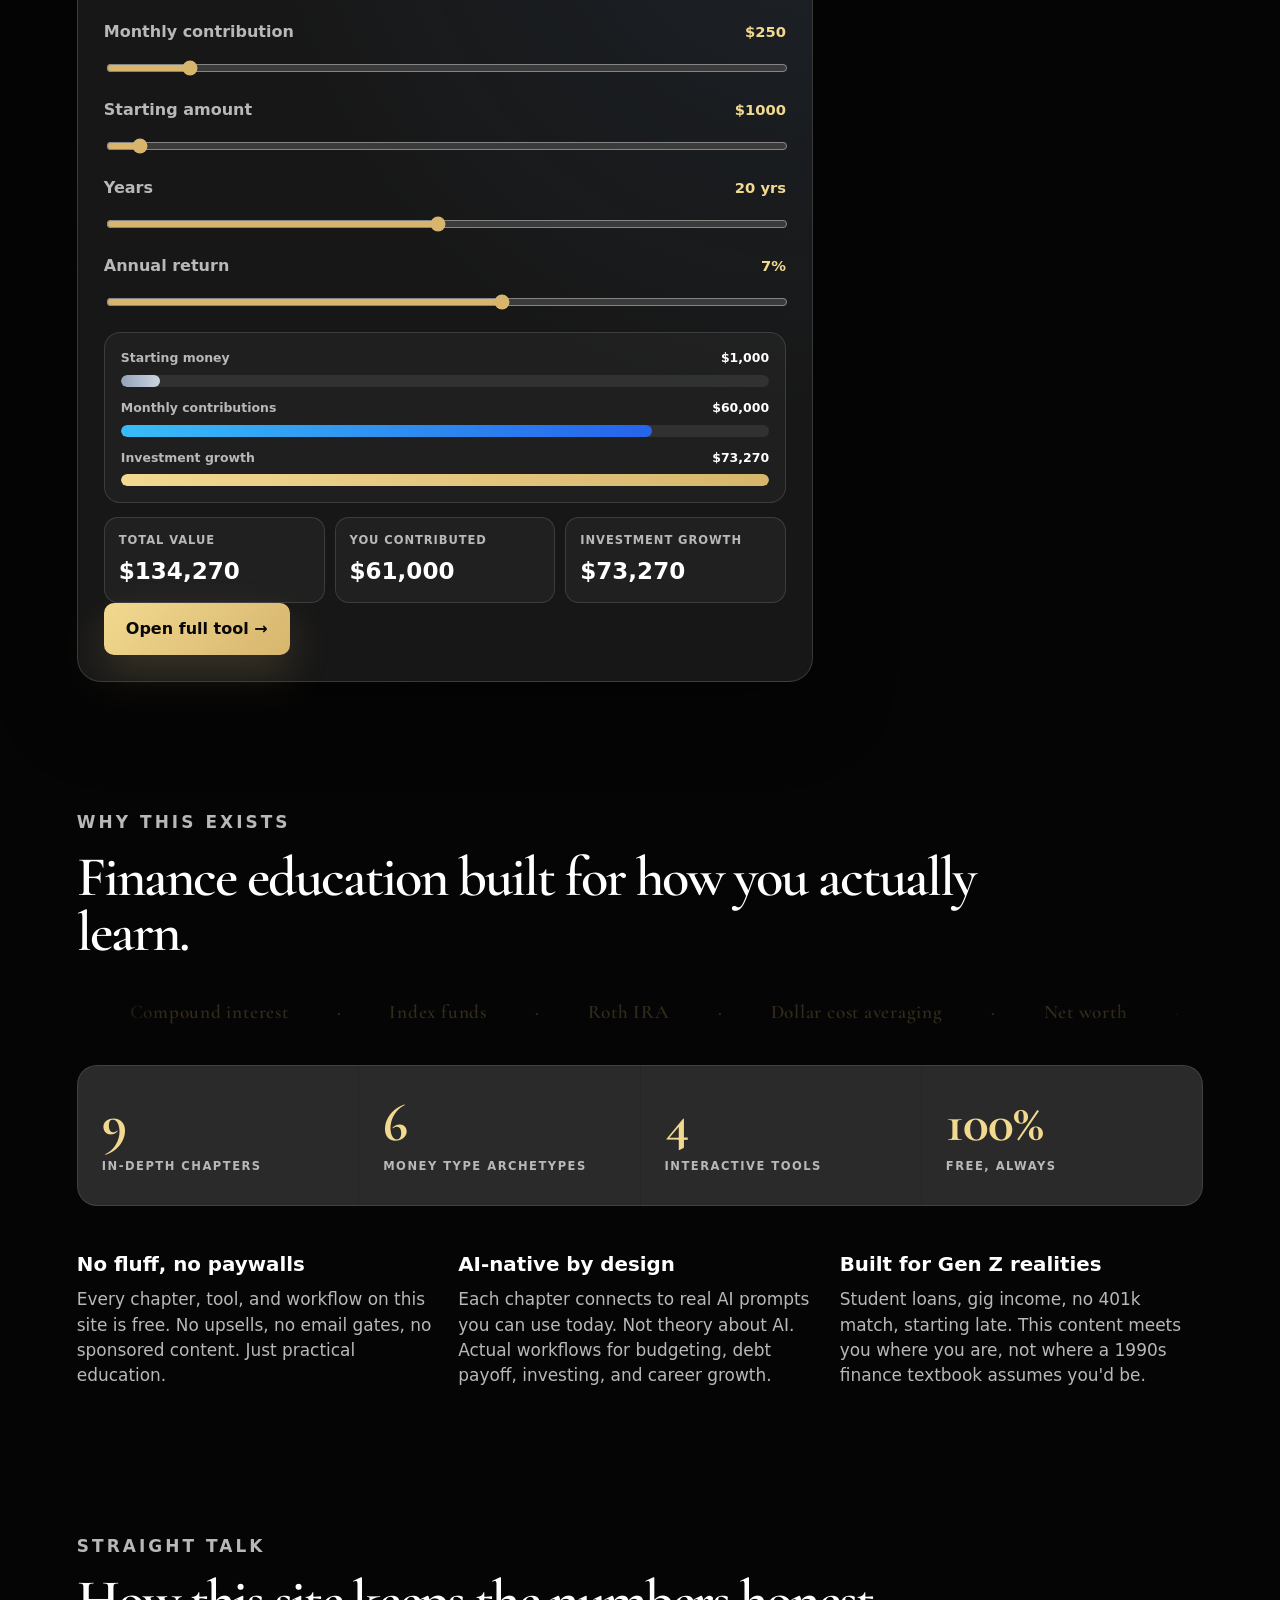
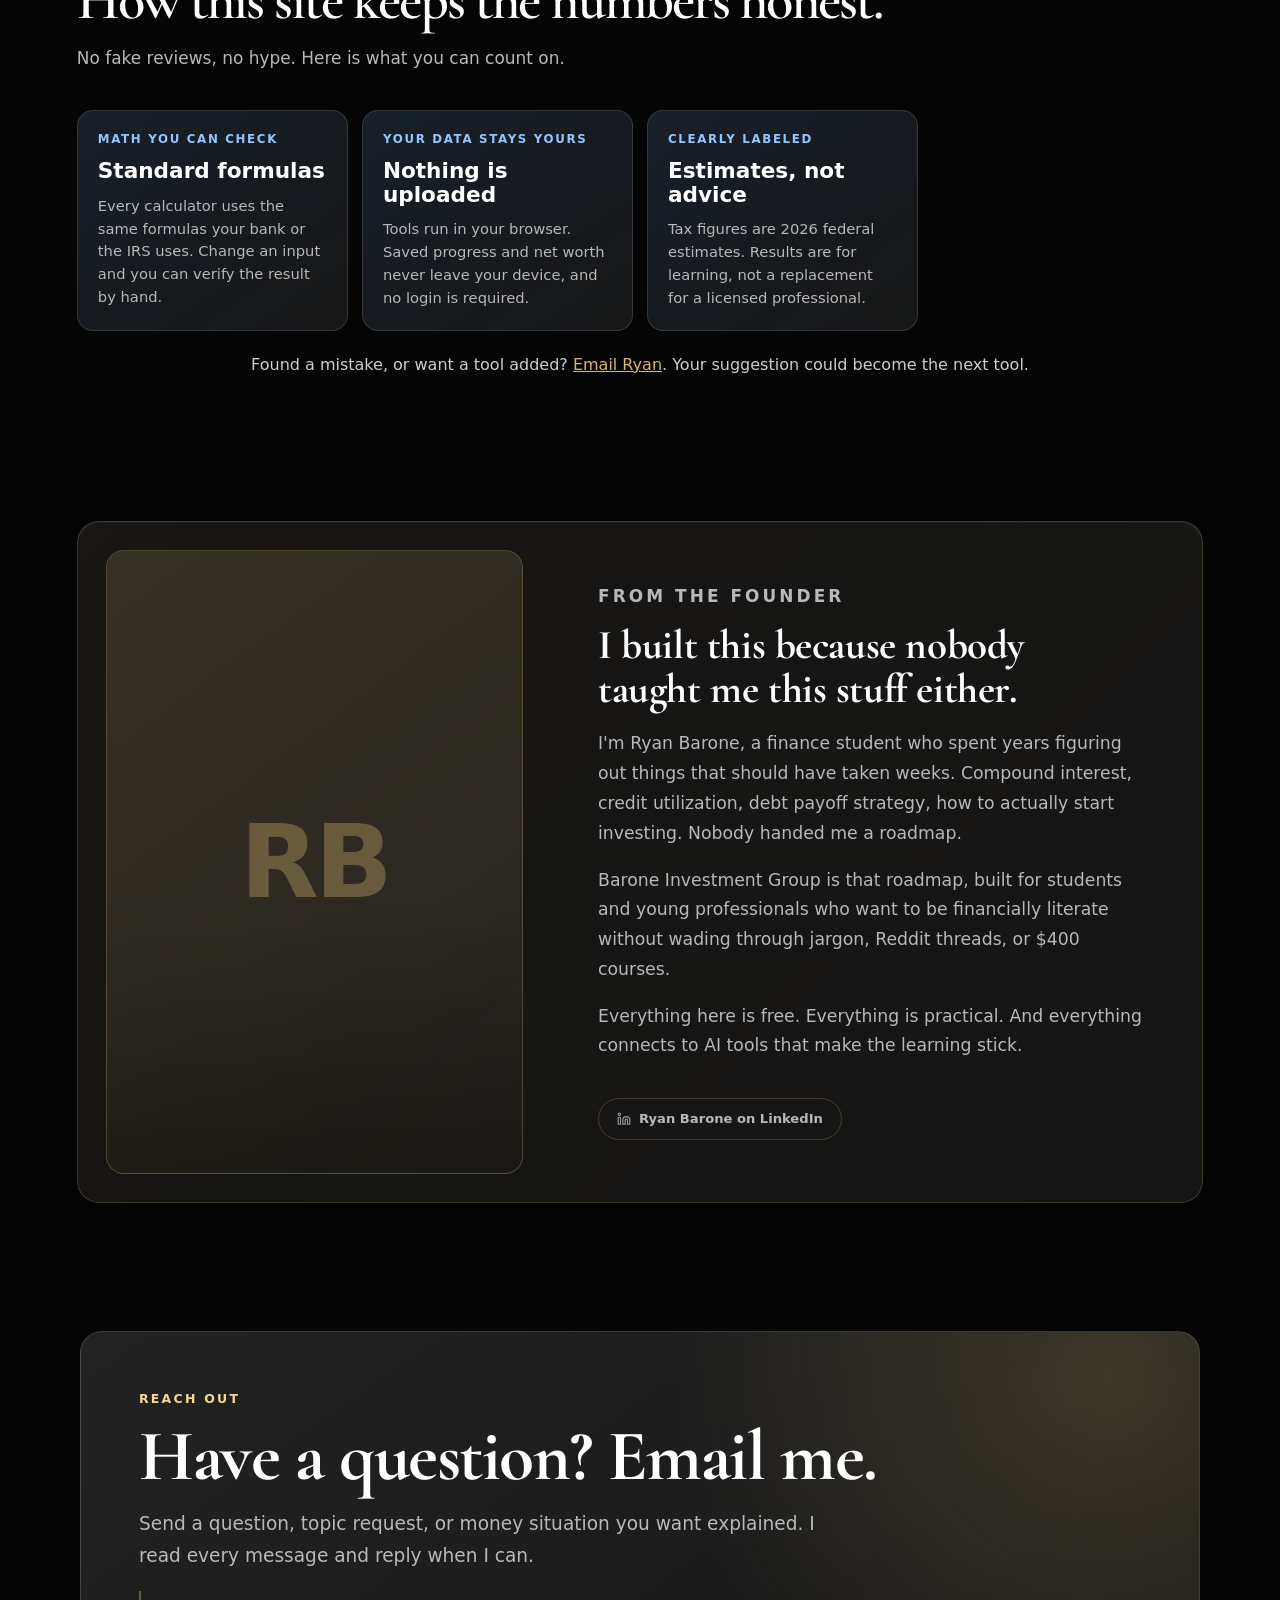
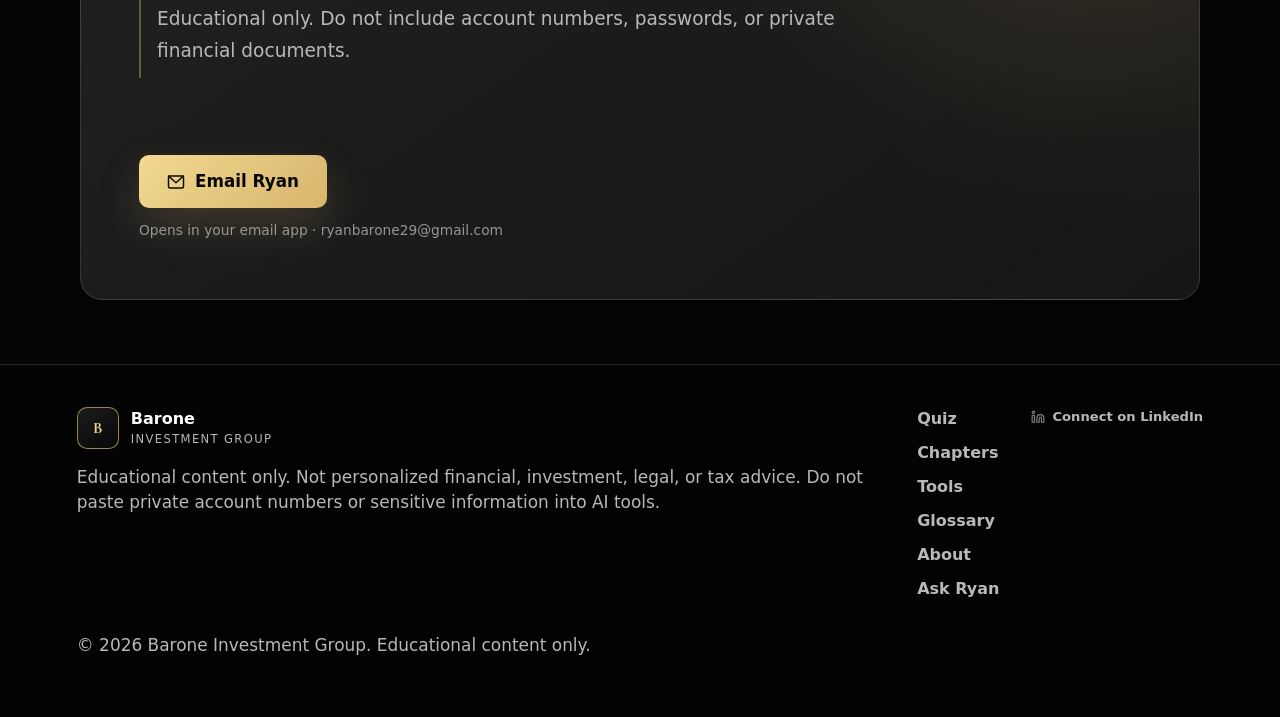
==== commit f7f34d4a: "Replace testimonials with honesty section; add inflation, subscription, car, retirement tools - Remo" ====
--- a/index.html
+++ b/index.html
@@ -22,7 +22,7 @@
     <link rel="preconnect" href="https://fonts.gstatic.com" crossorigin="">
     <link href="https://fonts.googleapis.com/css2?family=Cormorant+Garamond:wght@600;700&amp;display=swap" rel="stylesheet">
     <link rel="icon" type="image/svg+xml" href="favicon.svg">
-    <link rel="stylesheet" href="styles.css?v=20261105v1">
+    <link rel="stylesheet" href="styles.css?v=20261105v2">
   </head>
   <body>
 
@@ -740,6 +740,10 @@
           <div class="more-tools" aria-label="More tools">
             <p class="panel-label">More full tools</p>
             <div class="more-tools-grid">
+              <a class="lesson-tool-card" href="tool.html?tool=inflation"><span>Investing</span><strong>Inflation and Rule of 72</strong><p>What your money buys later and how fast it doubles.</p><small>Open tool</small></a>
+              <a class="lesson-tool-card" href="tool.html?tool=retirement_number"><span>Retirement</span><strong>Retirement Number</strong><p>The nest egg you need and the monthly amount to reach it.</p><small>Open tool</small></a>
+              <a class="lesson-tool-card" href="tool.html?tool=car_afford"><span>Budget</span><strong>Car Affordability Check</strong><p>Loan, insurance, gas, and upkeep as a share of take-home.</p><small>Open tool</small></a>
+              <a class="lesson-tool-card" href="tool.html?tool=subscriptions"><span>Budget</span><strong>Subscription Audit</strong><p>Find the yearly cost and what cutting subscriptions saves.</p><small>Open tool</small></a>
               <a class="lesson-tool-card" href="tool.html?tool=student_loan"><span>Debt</span><strong>Student Loan Payoff Planner</strong><p>Monthly payment, total interest, and what extra payments save.</p><small>Open tool</small></a>
               <a class="lesson-tool-card" href="tool.html?tool=paycheck"><span>Taxes</span><strong>Take-Home Pay Estimator</strong><p>Salary to paycheck after federal tax, FICA, state tax, and 401(k).</p><small>Open tool</small></a>
               <a class="lesson-tool-card" href="tool.html?tool=roth_vs_trad"><span>Retirement</span><strong>Roth vs. Traditional</strong><p>See which account wins for your tax rates and timeline.</p><small>Open tool</small></a>
@@ -840,149 +844,18 @@
       </section>
 
       <!-- ── 6b. Testimonials ──────────────────────────────────────────────── -->
-      <section class="testimonials-section" id="testimonials" aria-label="Reader testimonials">
+      <section class="section" id="honest" aria-label="How the numbers work">
         <div class="section-head reveal">
-          <p class="eyebrow">From readers</p>
-          <h2>Real people, real progress.</h2>
-        </div>
-        <div class="testimonials-mask">
-          <div class="testimonials-track">
-            <!-- Set 1 -->
-            <article class="testimonial-item">
-              <div class="testimonial-stars"><span>★</span><span>★</span><span>★</span><span>★</span><span>★</span></div>
-              <p class="testimonial-quote">I finally understood compound interest after years of glazing over. The chapter on investing basics clicked in a way no YouTube video ever did.</p>
-              <div class="testimonial-author">
-                <div class="testimonial-avatar">J</div>
-                <div class="testimonial-meta">
-                  <span class="testimonial-name">Jordan M.</span>
-                  <span class="testimonial-role">College senior, 22</span>
-                </div>
-              </div>
-            </article>
-            <article class="testimonial-item">
-              <div class="testimonial-stars"><span>★</span><span>★</span><span>★</span><span>★</span><span>★</span></div>
-              <p class="testimonial-quote">The money type quiz sent me to exactly the right chapter. I paid off my first credit card balance two months after going through the debt strategy module.</p>
-              <div class="testimonial-author">
-                <div class="testimonial-avatar">A</div>
-                <div class="testimonial-meta">
-                  <span class="testimonial-name">Aisha K.</span>
-                  <span class="testimonial-role">First-gen grad student</span>
-                </div>
-              </div>
-            </article>
-            <article class="testimonial-item">
-              <div class="testimonial-stars"><span>★</span><span>★</span><span>★</span><span>★</span><span>★</span></div>
-              <p class="testimonial-quote">Every other finance site felt like it was written for people who already had money. This one actually starts from zero and takes you seriously.</p>
-              <div class="testimonial-author">
-                <div class="testimonial-avatar">D</div>
-                <div class="testimonial-meta">
-                  <span class="testimonial-name">Devon R.</span>
-                  <span class="testimonial-role">Freelance designer, 25</span>
-                </div>
-              </div>
-            </article>
-            <article class="testimonial-item">
-              <div class="testimonial-stars"><span>★</span><span>★</span><span>★</span><span>★</span><span>★</span></div>
-              <p class="testimonial-quote">I used the budget builder tool before I even finished the chapter. Seeing actual numbers for my situation made it real in a way reading never does.</p>
-              <div class="testimonial-author">
-                <div class="testimonial-avatar">M</div>
-                <div class="testimonial-meta">
-                  <span class="testimonial-name">Marcus T.</span>
-                  <span class="testimonial-role">Pharmacy tech, 24</span>
-                </div>
-              </div>
-            </article>
-            <article class="testimonial-item">
-              <div class="testimonial-stars"><span>★</span><span>★</span><span>★</span><span>★</span><span>★</span></div>
-              <p class="testimonial-quote">Shared the credit score chapter with my whole friend group. We all had no idea how utilization actually worked. This site fills in gaps nobody talks about.</p>
-              <div class="testimonial-author">
-                <div class="testimonial-avatar">P</div>
-                <div class="testimonial-meta">
-                  <span class="testimonial-name">Priya S.</span>
-                  <span class="testimonial-role">New grad, 23</span>
-                </div>
-              </div>
-            </article>
-            <article class="testimonial-item">
-              <div class="testimonial-stars"><span>★</span><span>★</span><span>★</span><span>★</span><span>★</span></div>
-              <p class="testimonial-quote">The AI workflow section is genuinely different. I thought AI for finance was hype. The prompts for budgeting actually saved me hours every month.</p>
-              <div class="testimonial-author">
-                <div class="testimonial-avatar">C</div>
-                <div class="testimonial-meta">
-                  <span class="testimonial-name">Carlos V.</span>
-                  <span class="testimonial-role">Tech sales, 27</span>
-                </div>
-              </div>
-            </article>
-            <!-- Set 2: duplicated for seamless infinite scroll -->
-            <article class="testimonial-item" aria-hidden="true">
-              <div class="testimonial-stars"><span>★</span><span>★</span><span>★</span><span>★</span><span>★</span></div>
-              <p class="testimonial-quote">I finally understood compound interest after years of glazing over. The chapter on investing basics clicked in a way no YouTube video ever did.</p>
-              <div class="testimonial-author">
-                <div class="testimonial-avatar">J</div>
-                <div class="testimonial-meta">
-                  <span class="testimonial-name">Jordan M.</span>
-                  <span class="testimonial-role">College senior, 22</span>
-                </div>
-              </div>
-            </article>
-            <article class="testimonial-item" aria-hidden="true">
-              <div class="testimonial-stars"><span>★</span><span>★</span><span>★</span><span>★</span><span>★</span></div>
-              <p class="testimonial-quote">The money type quiz sent me to exactly the right chapter. I paid off my first credit card balance two months after going through the debt strategy module.</p>
-              <div class="testimonial-author">
-                <div class="testimonial-avatar">A</div>
-                <div class="testimonial-meta">
-                  <span class="testimonial-name">Aisha K.</span>
-                  <span class="testimonial-role">First-gen grad student</span>
-                </div>
-              </div>
-            </article>
-            <article class="testimonial-item" aria-hidden="true">
-              <div class="testimonial-stars"><span>★</span><span>★</span><span>★</span><span>★</span><span>★</span></div>
-              <p class="testimonial-quote">Every other finance site felt like it was written for people who already had money. This one actually starts from zero and takes you seriously.</p>
-              <div class="testimonial-author">
-                <div class="testimonial-avatar">D</div>
-                <div class="testimonial-meta">
-                  <span class="testimonial-name">Devon R.</span>
-                  <span class="testimonial-role">Freelance designer, 25</span>
-                </div>
-              </div>
-            </article>
-            <article class="testimonial-item" aria-hidden="true">
-              <div class="testimonial-stars"><span>★</span><span>★</span><span>★</span><span>★</span><span>★</span></div>
-              <p class="testimonial-quote">I used the budget builder tool before I even finished the chapter. Seeing actual numbers for my situation made it real in a way reading never does.</p>
-              <div class="testimonial-author">
-                <div class="testimonial-avatar">M</div>
-                <div class="testimonial-meta">
-                  <span class="testimonial-name">Marcus T.</span>
-                  <span class="testimonial-role">Pharmacy tech, 24</span>
-                </div>
-              </div>
-            </article>
-            <article class="testimonial-item" aria-hidden="true">
-              <div class="testimonial-stars"><span>★</span><span>★</span><span>★</span><span>★</span><span>★</span></div>
-              <p class="testimonial-quote">Shared the credit score chapter with my whole friend group. We all had no idea how utilization actually worked. This site fills in gaps nobody talks about.</p>
-              <div class="testimonial-author">
-                <div class="testimonial-avatar">P</div>
-                <div class="testimonial-meta">
-                  <span class="testimonial-name">Priya S.</span>
-                  <span class="testimonial-role">New grad, 23</span>
-                </div>
-              </div>
-            </article>
-            <article class="testimonial-item" aria-hidden="true">
-              <div class="testimonial-stars"><span>★</span><span>★</span><span>★</span><span>★</span><span>★</span></div>
-              <p class="testimonial-quote">The AI workflow section is genuinely different. I thought AI for finance was hype. The prompts for budgeting actually saved me hours every month.</p>
-              <div class="testimonial-author">
-                <div class="testimonial-avatar">C</div>
-                <div class="testimonial-meta">
-                  <span class="testimonial-name">Carlos V.</span>
-                  <span class="testimonial-role">Tech sales, 27</span>
-                </div>
-              </div>
-            </article>
-          </div>
-        </div>
+          <p class="eyebrow">Straight talk</p>
+          <h2>How this site keeps the numbers honest.</h2>
+          <p>No fake reviews, no hype. Here is what you can count on.</p>
+        </div>
+        <div class="more-tools-grid">
+          <div class="lesson-tool-card"><span>Math you can check</span><strong>Standard formulas</strong><p>Every calculator uses the same formulas your bank or the IRS uses. Change an input and you can verify the result by hand.</p></div>
+          <div class="lesson-tool-card"><span>Your data stays yours</span><strong>Nothing is uploaded</strong><p>Tools run in your browser. Saved progress and net worth never leave your device, and no login is required.</p></div>
+          <div class="lesson-tool-card"><span>Clearly labeled</span><strong>Estimates, not advice</strong><p>Tax figures are 2026 federal estimates. Results are for learning, not a replacement for a licensed professional.</p></div>
+        </div>
+        <p class="honest-cta">Found a mistake, or want a tool added? <a href="mailto:ryanbarone29@gmail.com?subject=Barone%20Investment%20Group%20feedback">Email Ryan</a>. Your suggestion could become the next tool.</p>
       </section>
 
       <!-- ── 7. Founder Story ───────────────────────────────────────────────── -->
@@ -1048,7 +921,7 @@
     </main>
 
   <script src="entrance.js?v=20260522v3"></script>
-  <script src="content.js?v=20261105v1"></script>
+  <script src="content.js?v=20261105v2"></script>
   <script src="script.js?v=20260522v3"></script>
 
 <script>
--- a/styles.css
+++ b/styles.css
@@ -3566,3 +3566,8 @@
 .progress-dash .pd-bar { flex: 1 1 140px; height: 8px; border-radius: 99px; background: rgba(255,255,255,.12); overflow: hidden; }
 .progress-dash .pd-bar span { display: block; height: 100%; width: 0; background: #d7b56d; transition: width .4s; }
 .progress-dash span, .progress-dash #pd-quiz { color: rgba(255,255,255,.75); font-size: .92rem; }
+.honest-cta { margin-top: 22px; text-align: center; color: rgba(255,255,255,.8); }
+.honest-cta a { color: #d7b56d; }
+.sub-row { display: grid; grid-template-columns: 1fr 100px auto; gap: 8px; align-items: center; margin-bottom: 8px; }
+.sub-row input[type=text], .sub-row input[type=number] { min-width: 0; padding: 10px 12px; border-radius: 10px; border: 1px solid rgba(255,255,255,.18); background: rgba(255,255,255,.05); color: inherit; font: inherit; }
+.sub-keep { display: flex; align-items: center; gap: 6px; font-size: .9rem; }
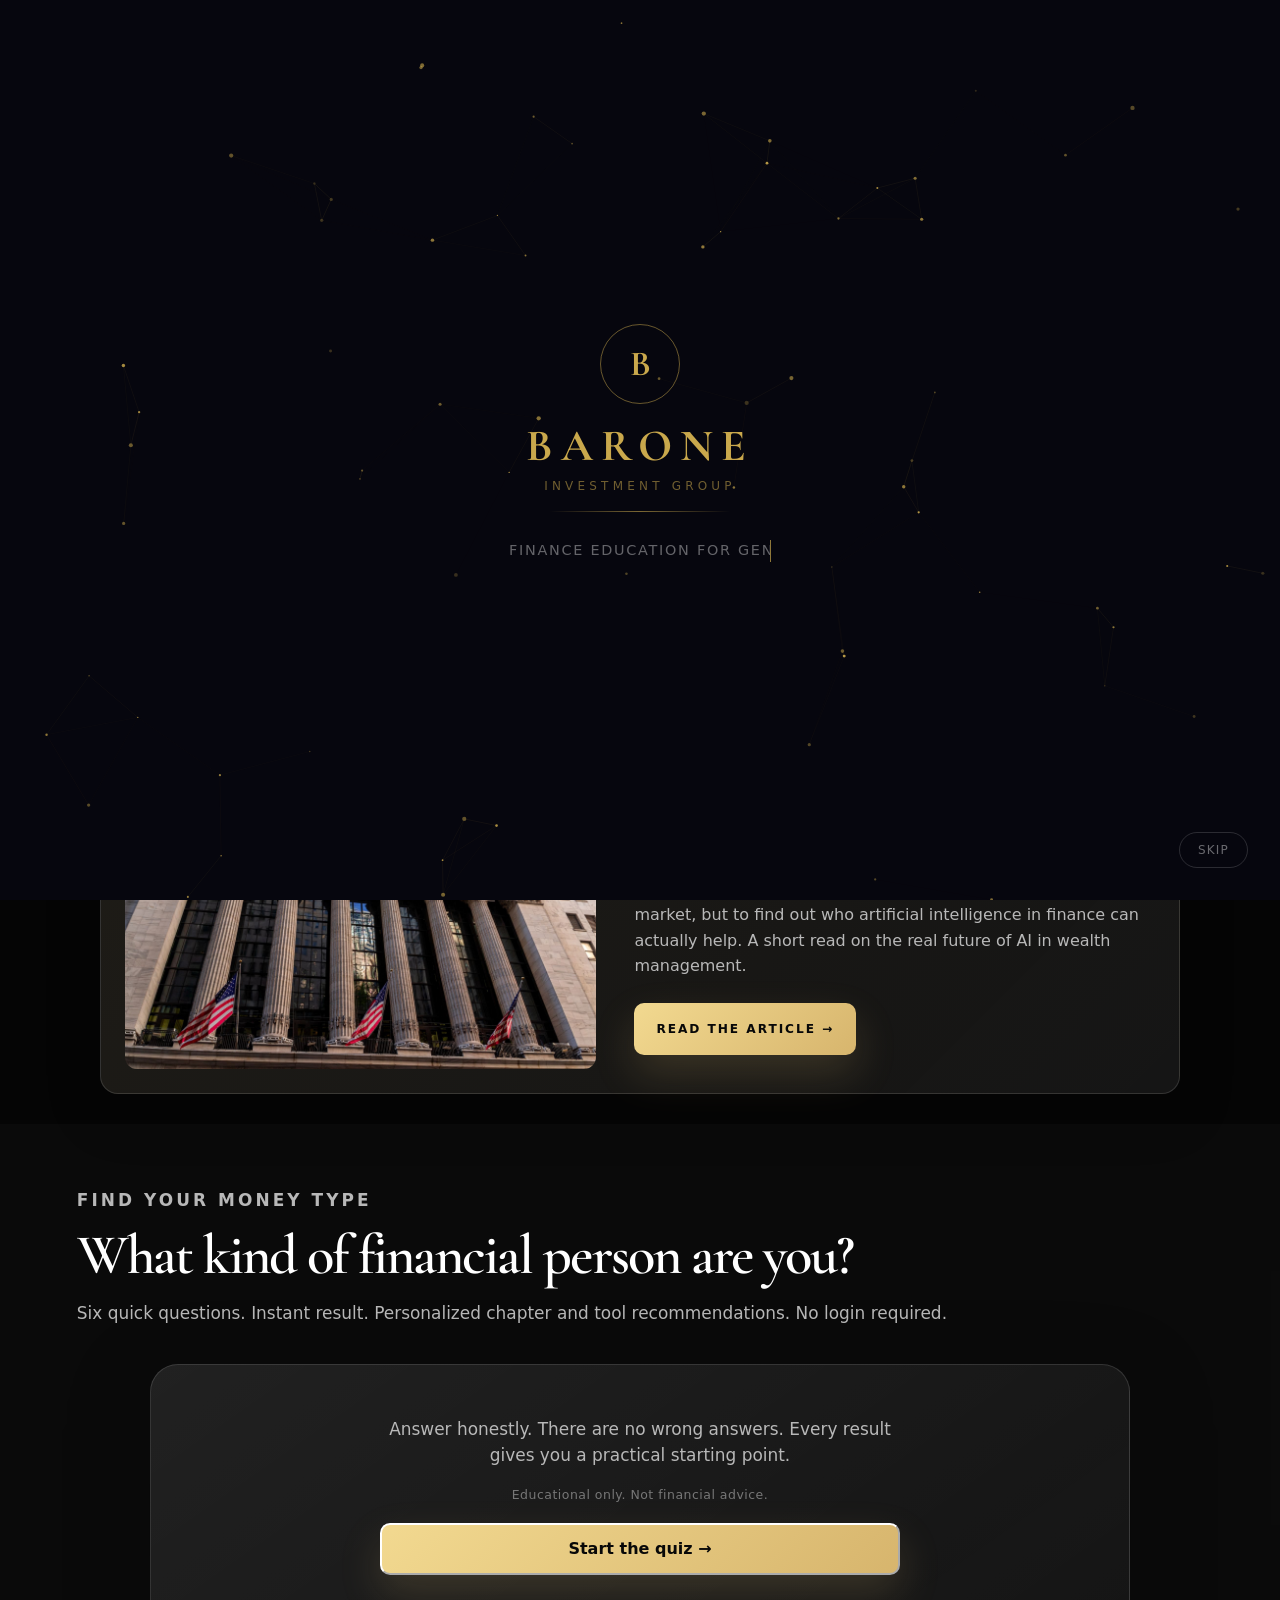
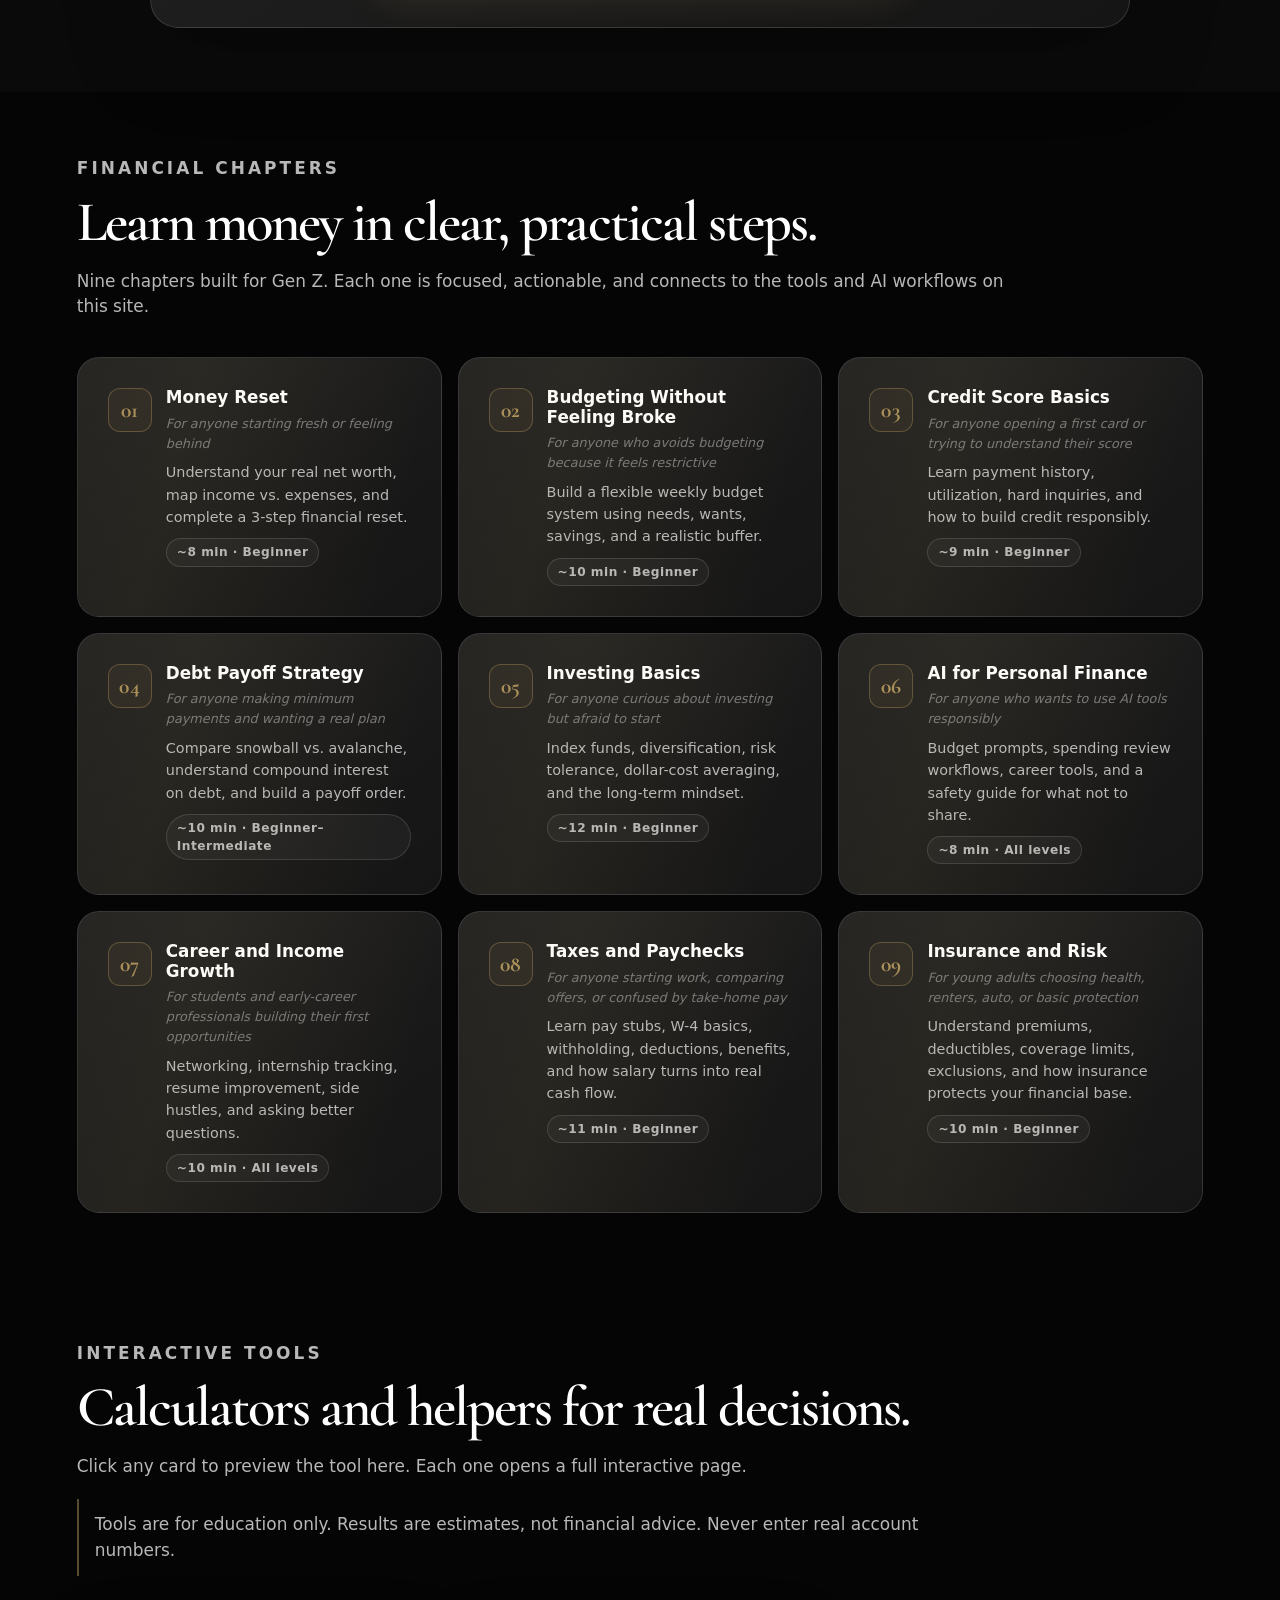
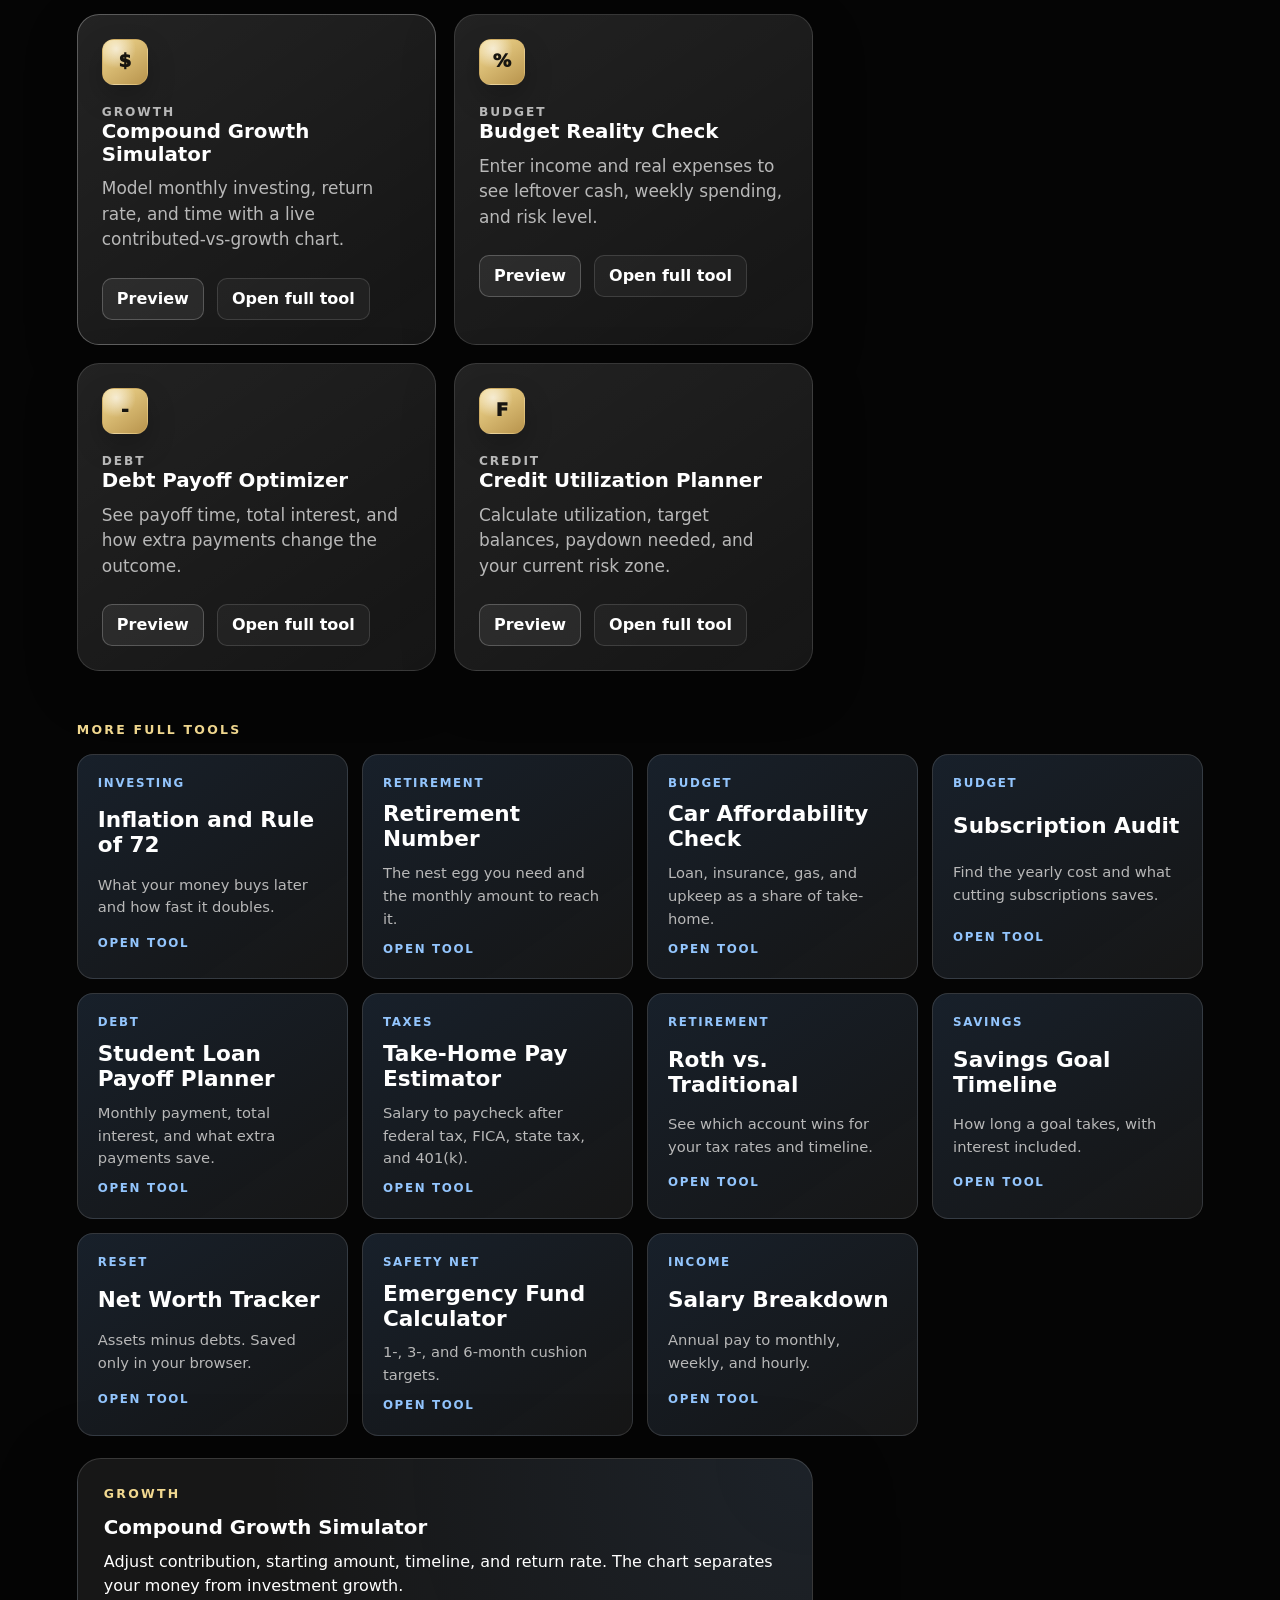
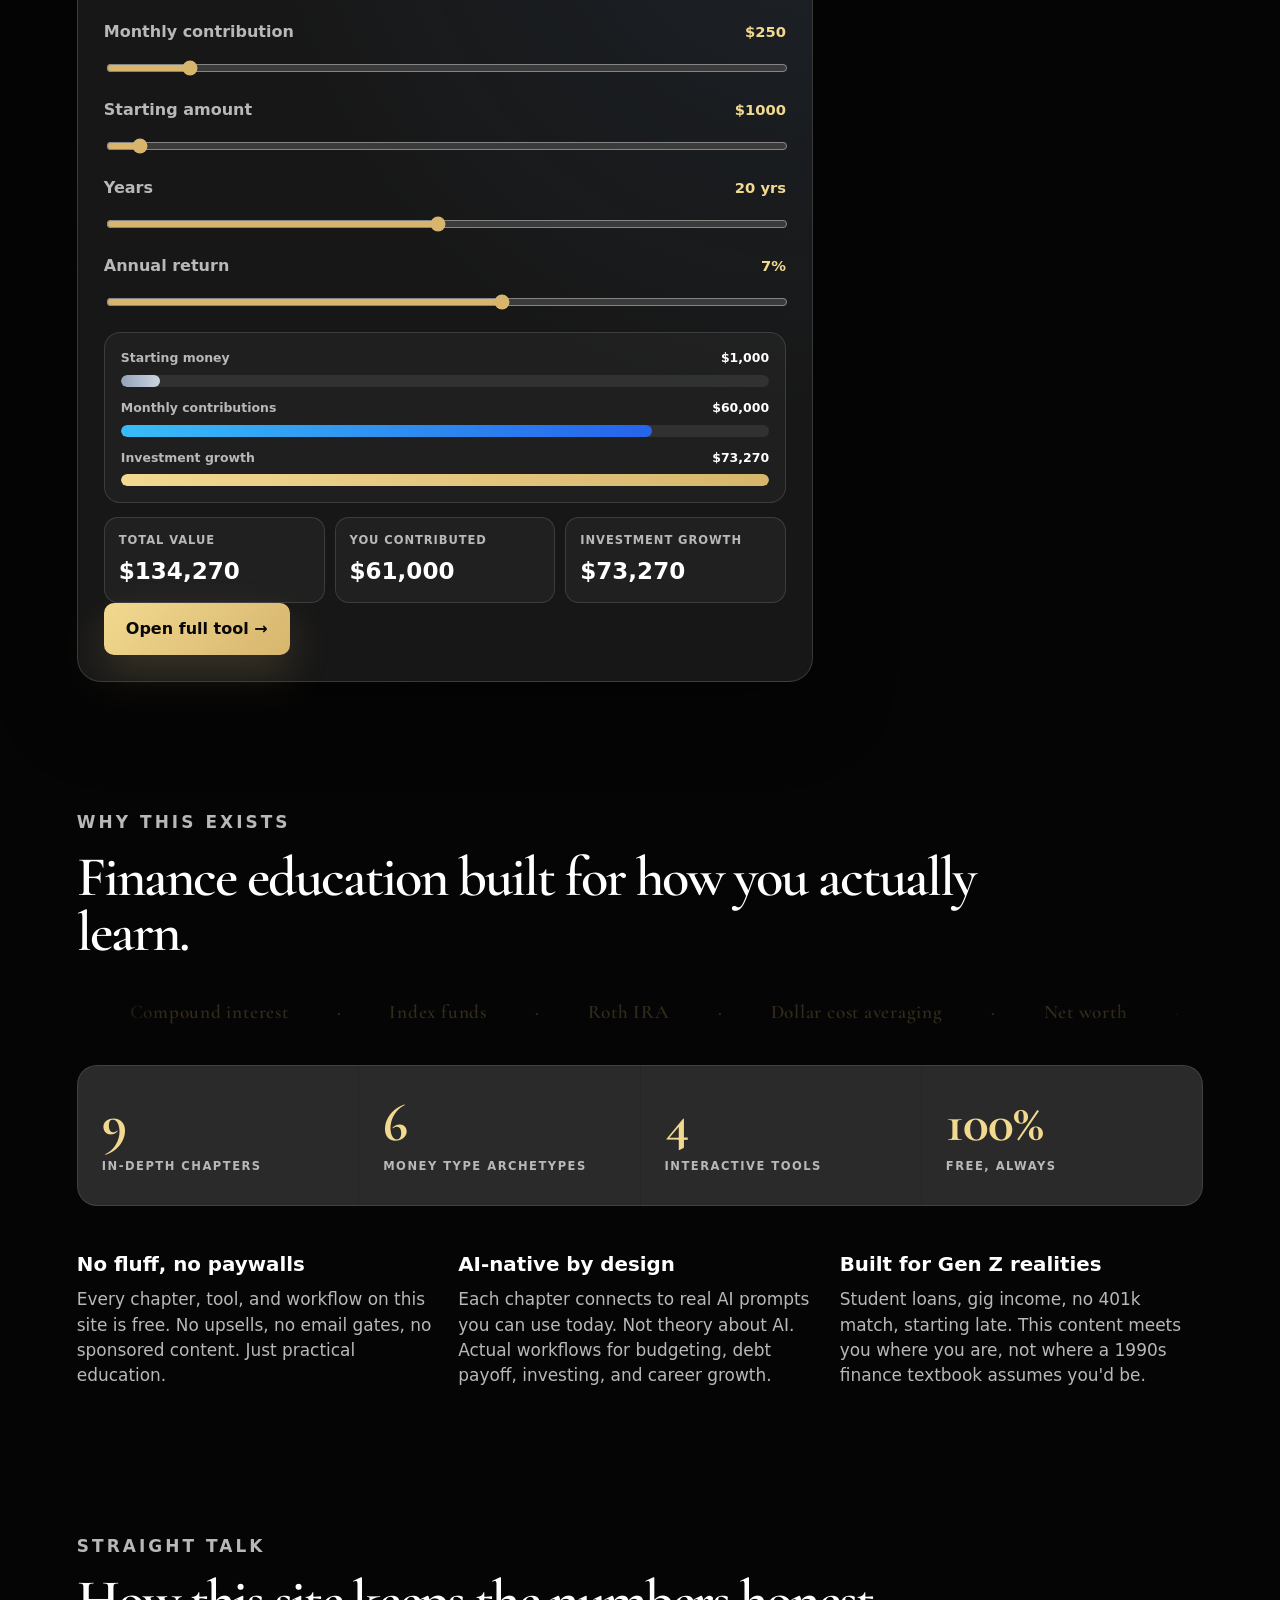
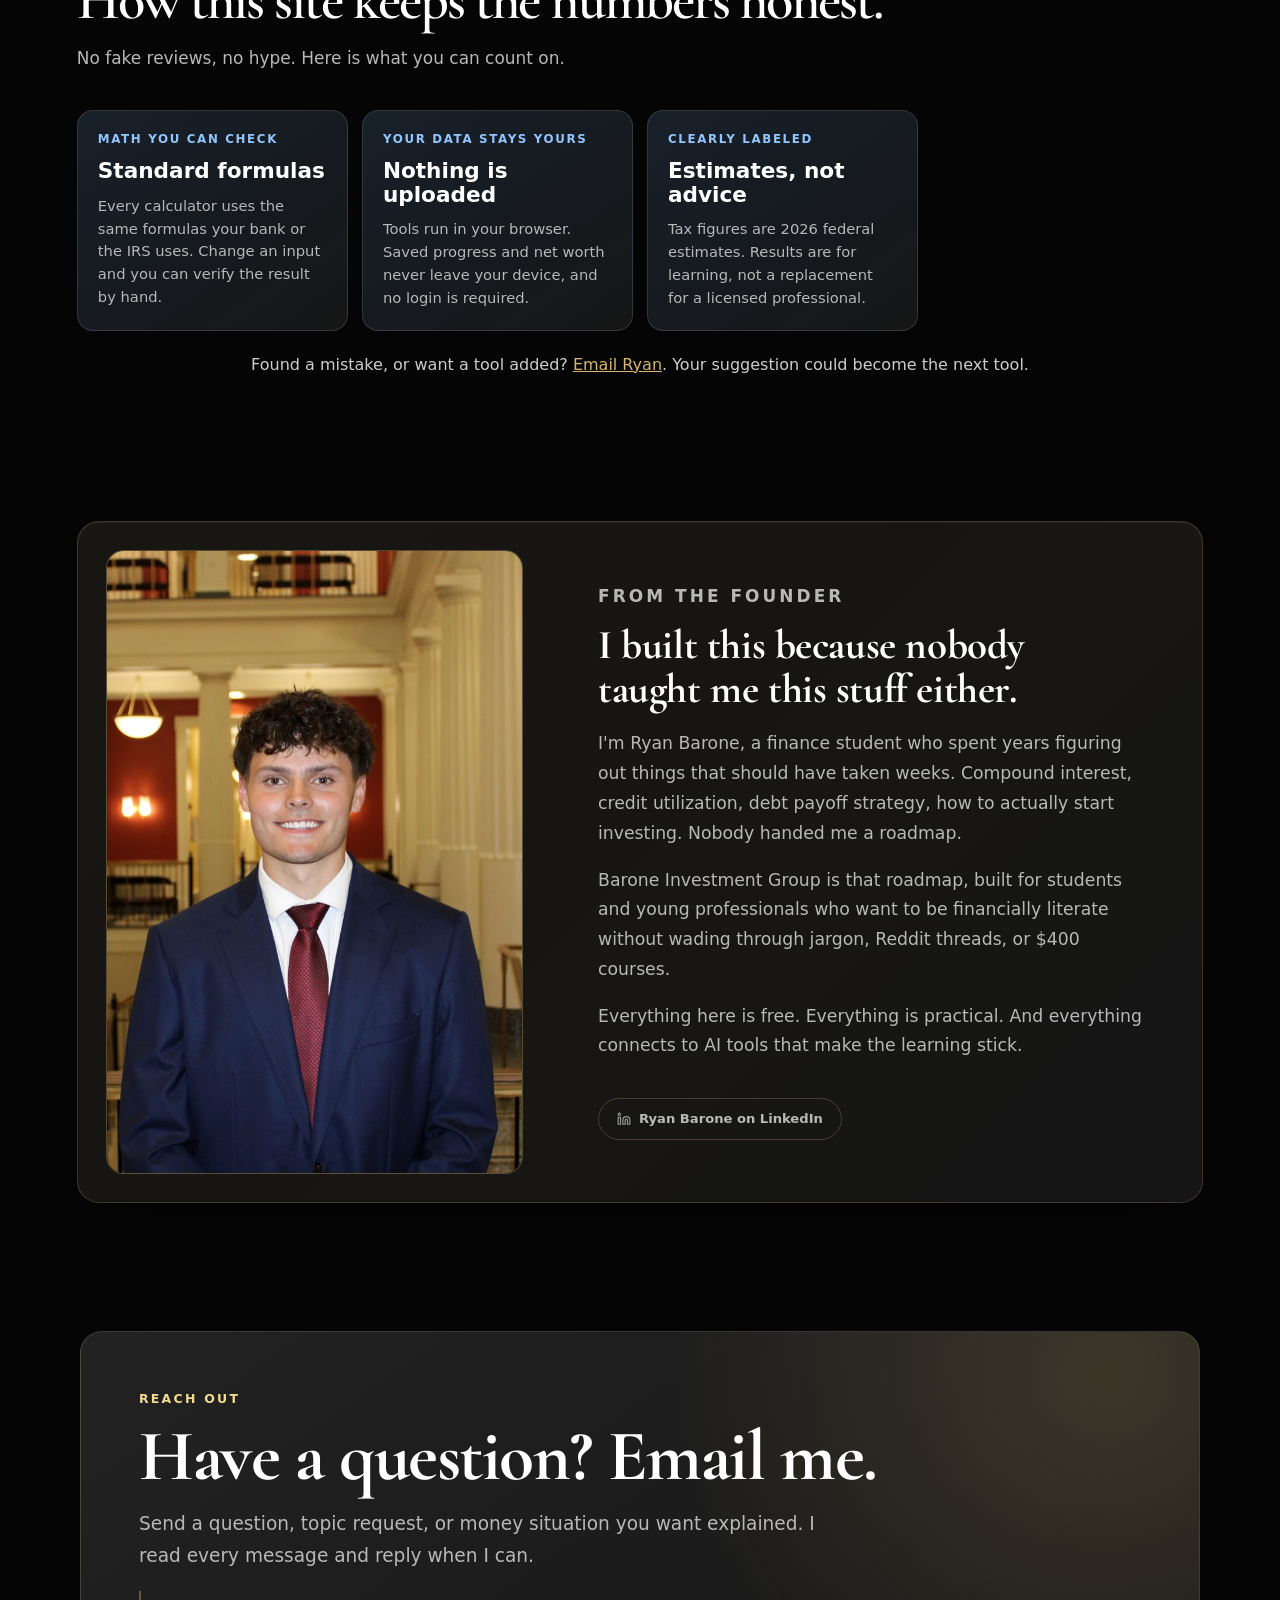
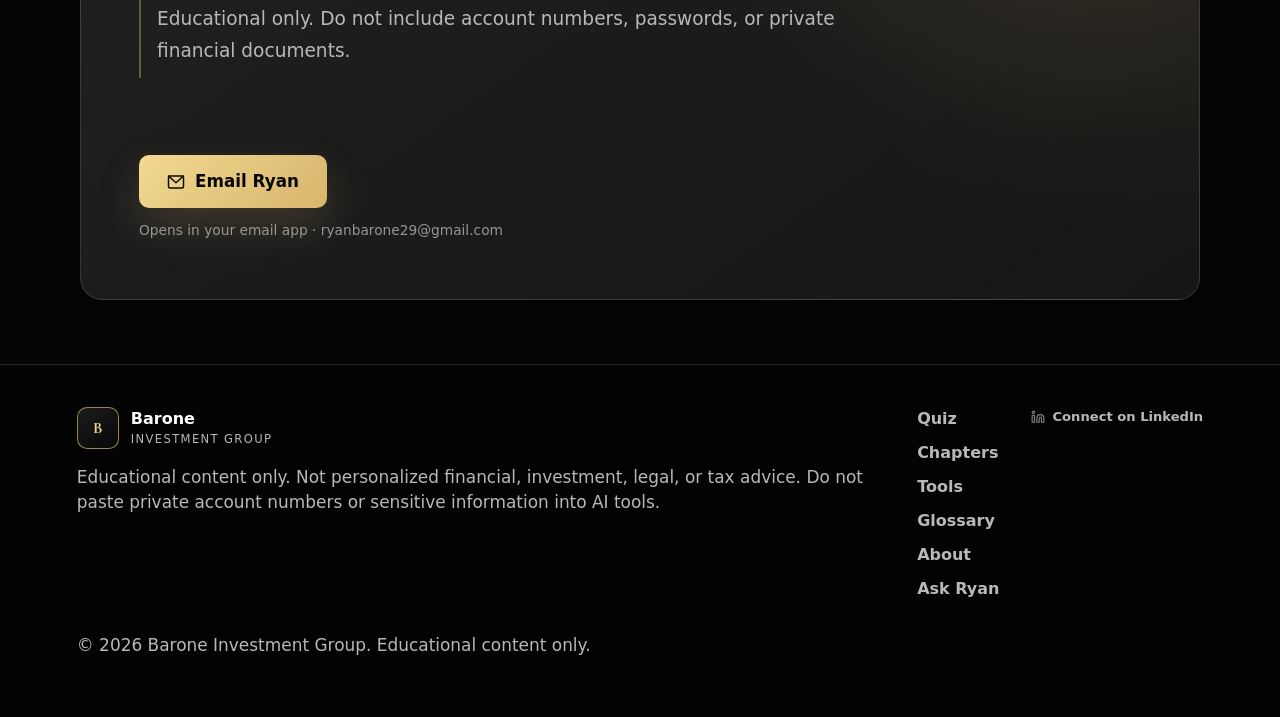
==== commit 74cc8f48: "Cleanup, SEO and accessibility pass - Remove stray logs, backup zip, notes file and quiz-test page; " ====
--- a/index.html
+++ b/index.html
@@ -22,7 +22,7 @@
     <link rel="preconnect" href="https://fonts.gstatic.com" crossorigin="">
     <link href="https://fonts.googleapis.com/css2?family=Cormorant+Garamond:wght@600;700&amp;display=swap" rel="stylesheet">
     <link rel="icon" type="image/svg+xml" href="favicon.svg">
-    <link rel="stylesheet" href="styles.css?v=20261105v2">
+    <link rel="stylesheet" href="styles.css?v=20261105v3">
   </head>
   <body>
 
@@ -921,7 +921,7 @@
     </main>
 
   <script src="entrance.js?v=20260522v3"></script>
-  <script src="content.js?v=20261105v2"></script>
+  <script src="content.js?v=20261105v3"></script>
   <script src="script.js?v=20260522v3"></script>
 
 <script>
--- a/styles.css
+++ b/styles.css
@@ -3571,3 +3571,8 @@
 .sub-row { display: grid; grid-template-columns: 1fr 100px auto; gap: 8px; align-items: center; margin-bottom: 8px; }
 .sub-row input[type=text], .sub-row input[type=number] { min-width: 0; padding: 10px 12px; border-radius: 10px; border: 1px solid rgba(255,255,255,.18); background: rgba(255,255,255,.05); color: inherit; font: inherit; }
 .sub-keep { display: flex; align-items: center; gap: 6px; font-size: .9rem; }
+
+@media (prefers-reduced-motion: reduce) {
+  *, *::before, *::after { animation-duration: .01ms !important; animation-iteration-count: 1 !important; transition-duration: .01ms !important; scroll-behavior: auto !important; }
+  .ticker-track, .testimonials-track, .marquee-track { animation: none !important; }
+}
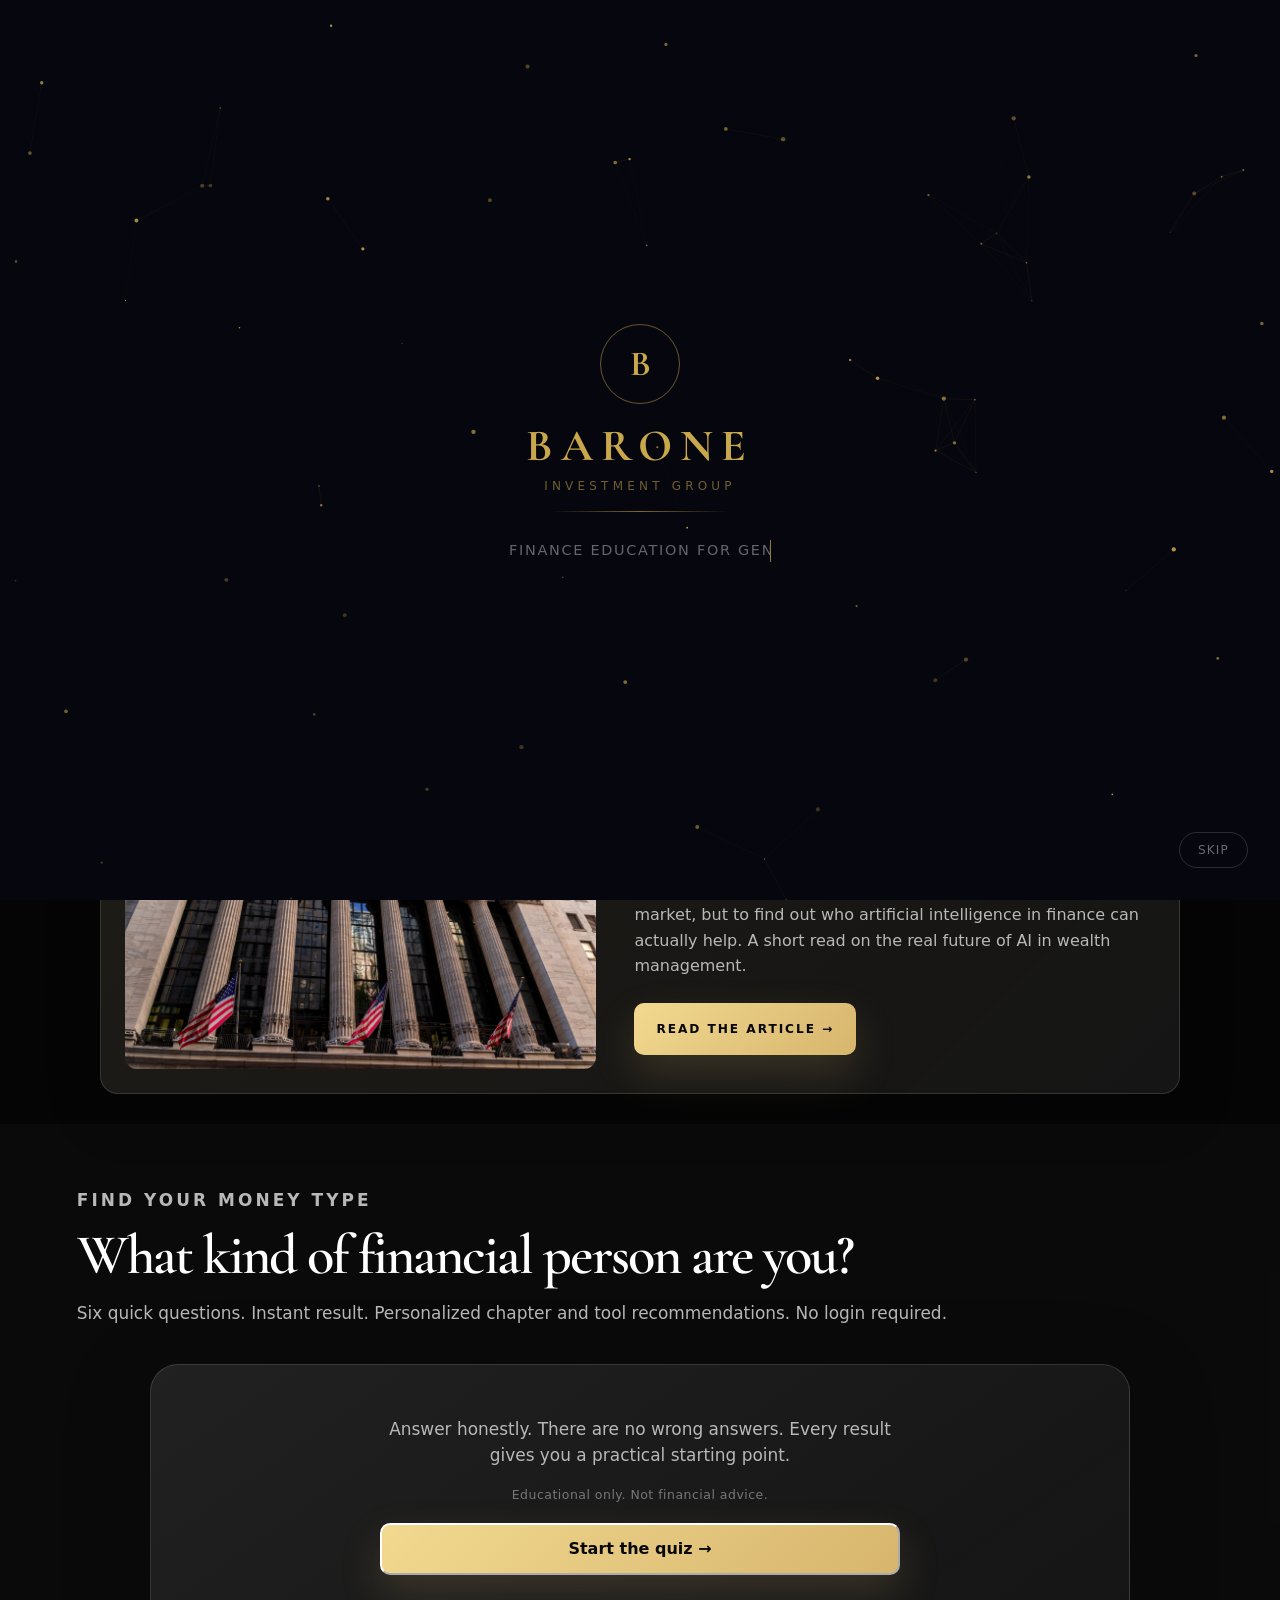
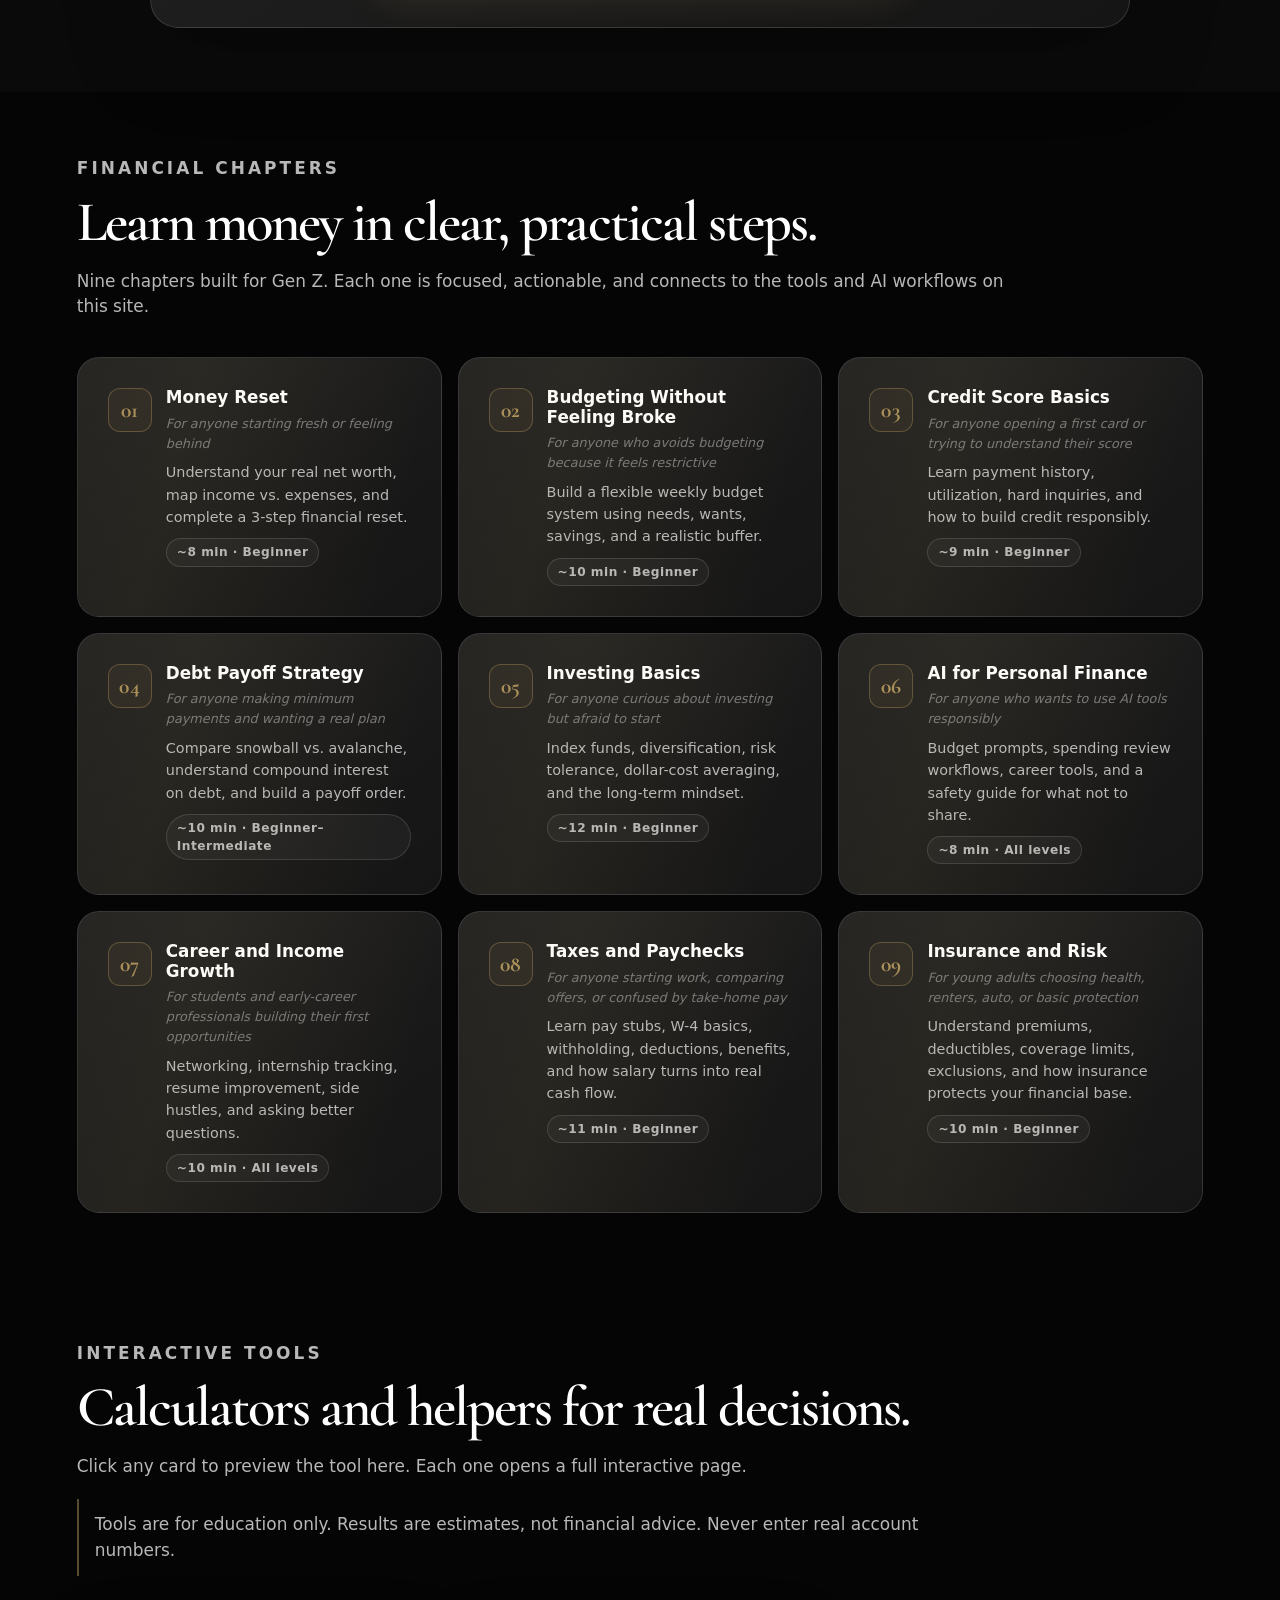
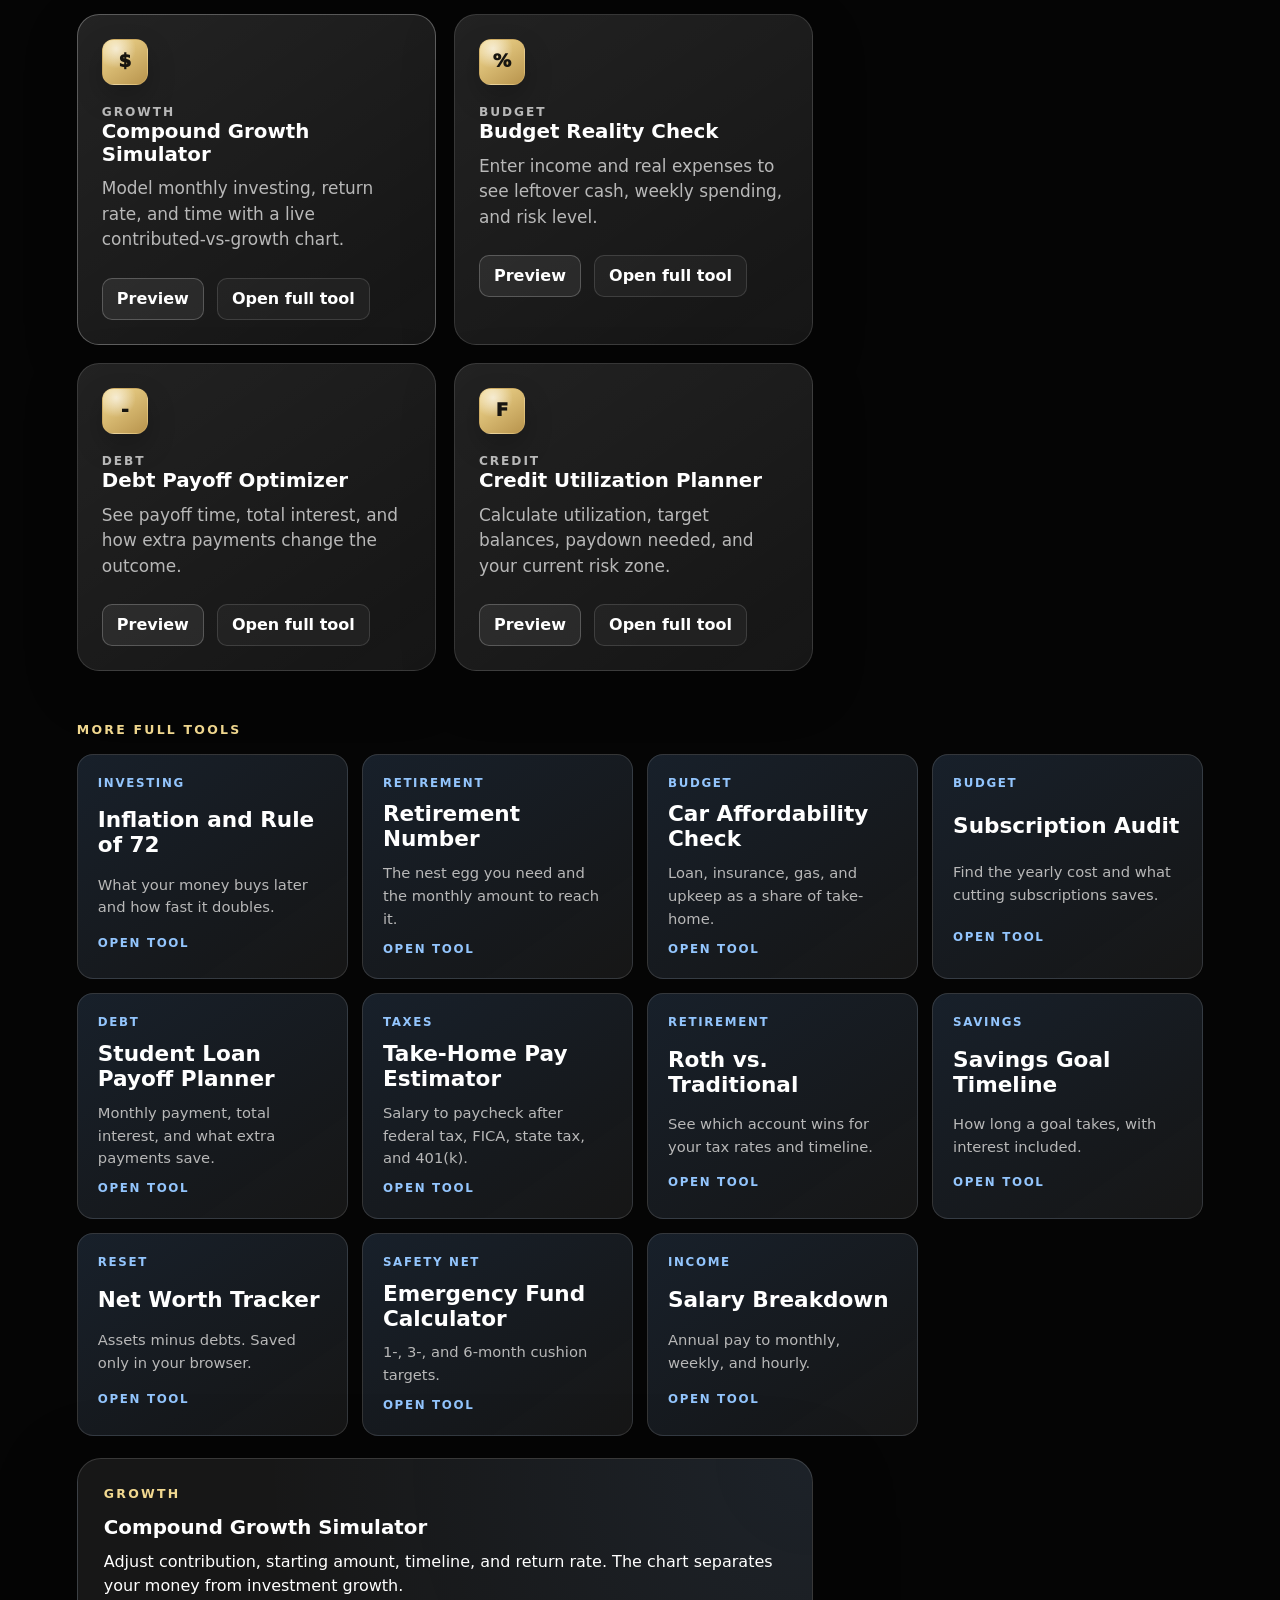
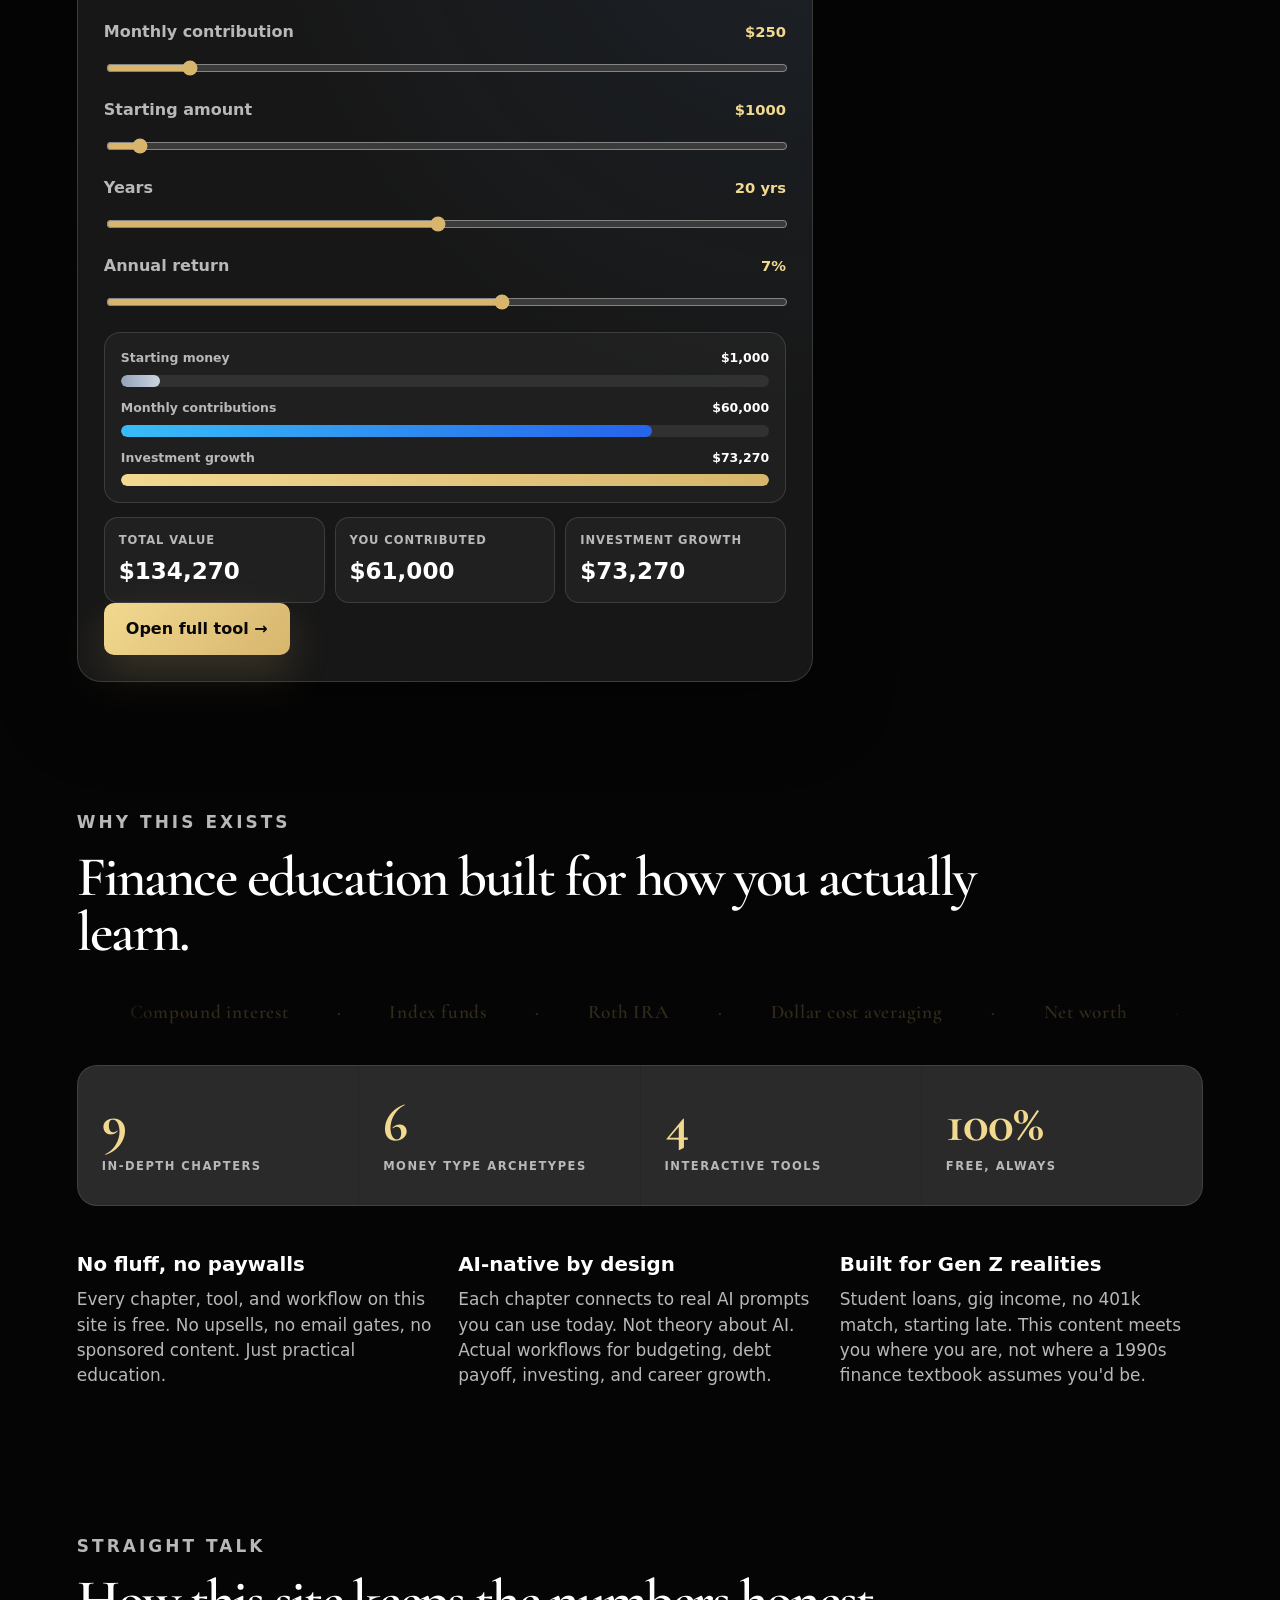
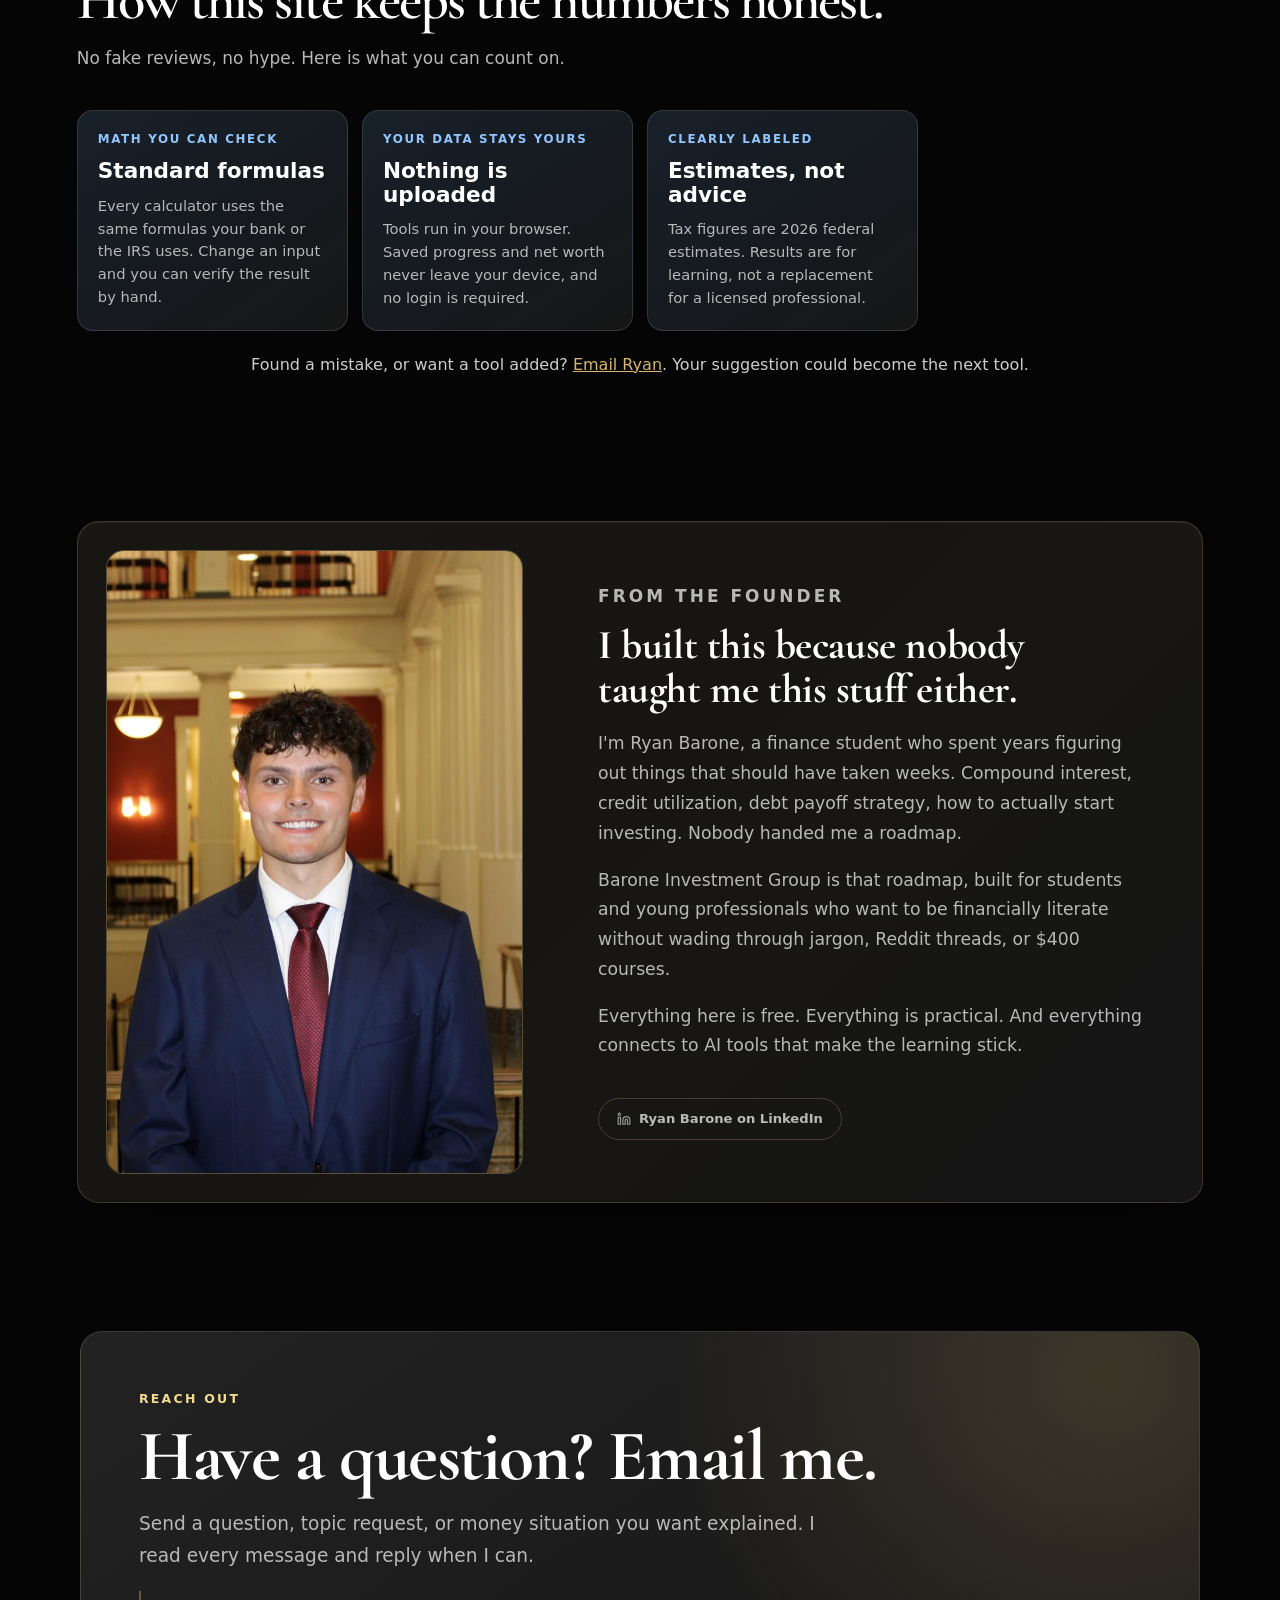
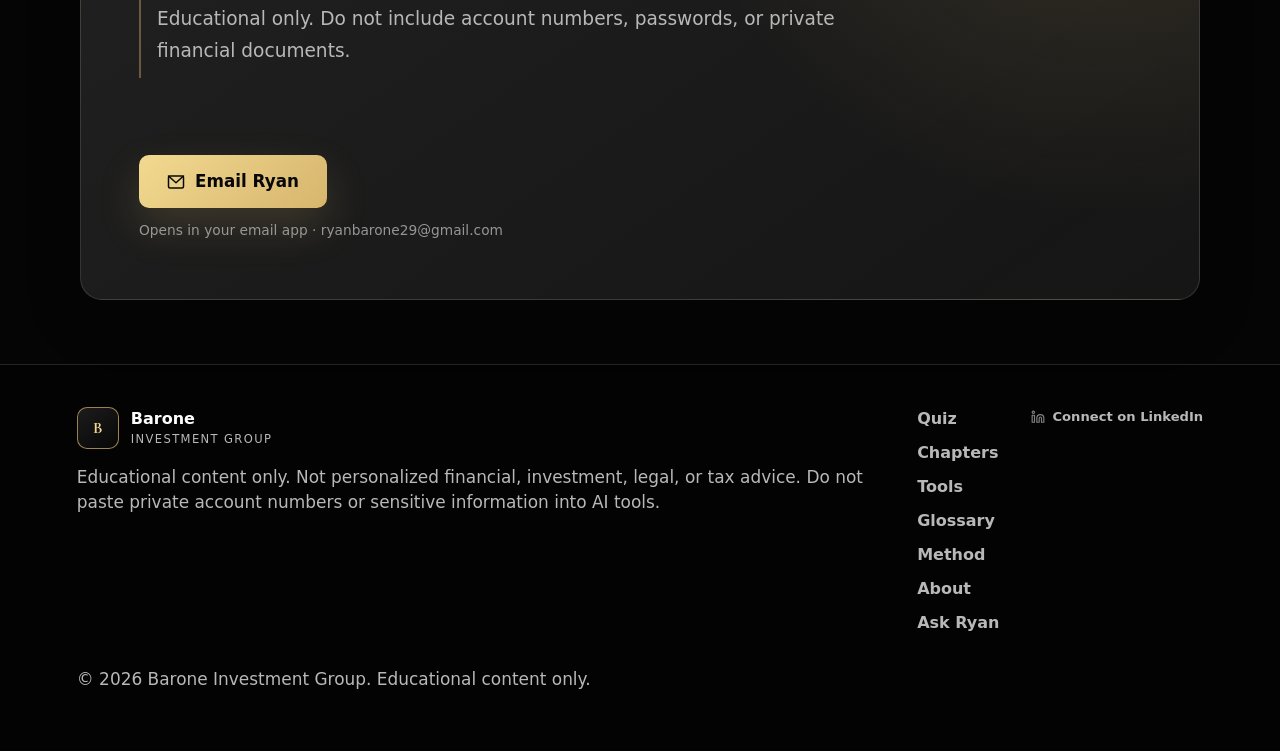
==== commit 0ccf1d50: "Add state paycheck pages, Start Here roadmap, and Method and Sources page - Paycheck tool: state pic" ====
--- a/index.html
+++ b/index.html
@@ -22,7 +22,7 @@
     <link rel="preconnect" href="https://fonts.gstatic.com" crossorigin="">
     <link href="https://fonts.googleapis.com/css2?family=Cormorant+Garamond:wght@600;700&amp;display=swap" rel="stylesheet">
     <link rel="icon" type="image/svg+xml" href="favicon.svg">
-    <link rel="stylesheet" href="styles.css?v=20261105v3">
+    <link rel="stylesheet" href="styles.css?v=20261105v4">
   </head>
   <body>
 
@@ -73,6 +73,7 @@
       </button>
 
       <nav id="site-nav" class="site-nav" data-nav="">
+        <a href="start.html">Start Here</a>
         <a href="#quiz">Quiz</a>
         <a href="#chapters">Chapters</a>
         <a href="#tools">Tools</a>
@@ -95,6 +96,7 @@
           <p class="sub">Start with the quiz, work through the chapters, and use the tools to make real decisions with your money.</p>
           <div class="hero-actions">
             <a class="button primary hero-quiz-button" href="#quiz">Take the Money Type Quiz</a>
+            <a class="button secondary" href="start.html">Start Here</a>
             <a class="button secondary" href="#tools">View Tools</a>
           </div>
           <div class="hero-proof-row" aria-label="Quiz details">
@@ -910,6 +912,7 @@
           <a href="#chapters">Chapters</a>
           <a href="#tools">Tools</a>
           <a href="glossary.html">Glossary</a>
+          <a href="method.html">Method</a>
           <a href="#mission">About</a>
           <a href="#advice">Ask Ryan</a>
         </nav>
@@ -921,7 +924,7 @@
     </main>
 
   <script src="entrance.js?v=20260522v3"></script>
-  <script src="content.js?v=20261105v3"></script>
+  <script src="content.js?v=20261105v4"></script>
   <script src="script.js?v=20260522v3"></script>
 
 <script>
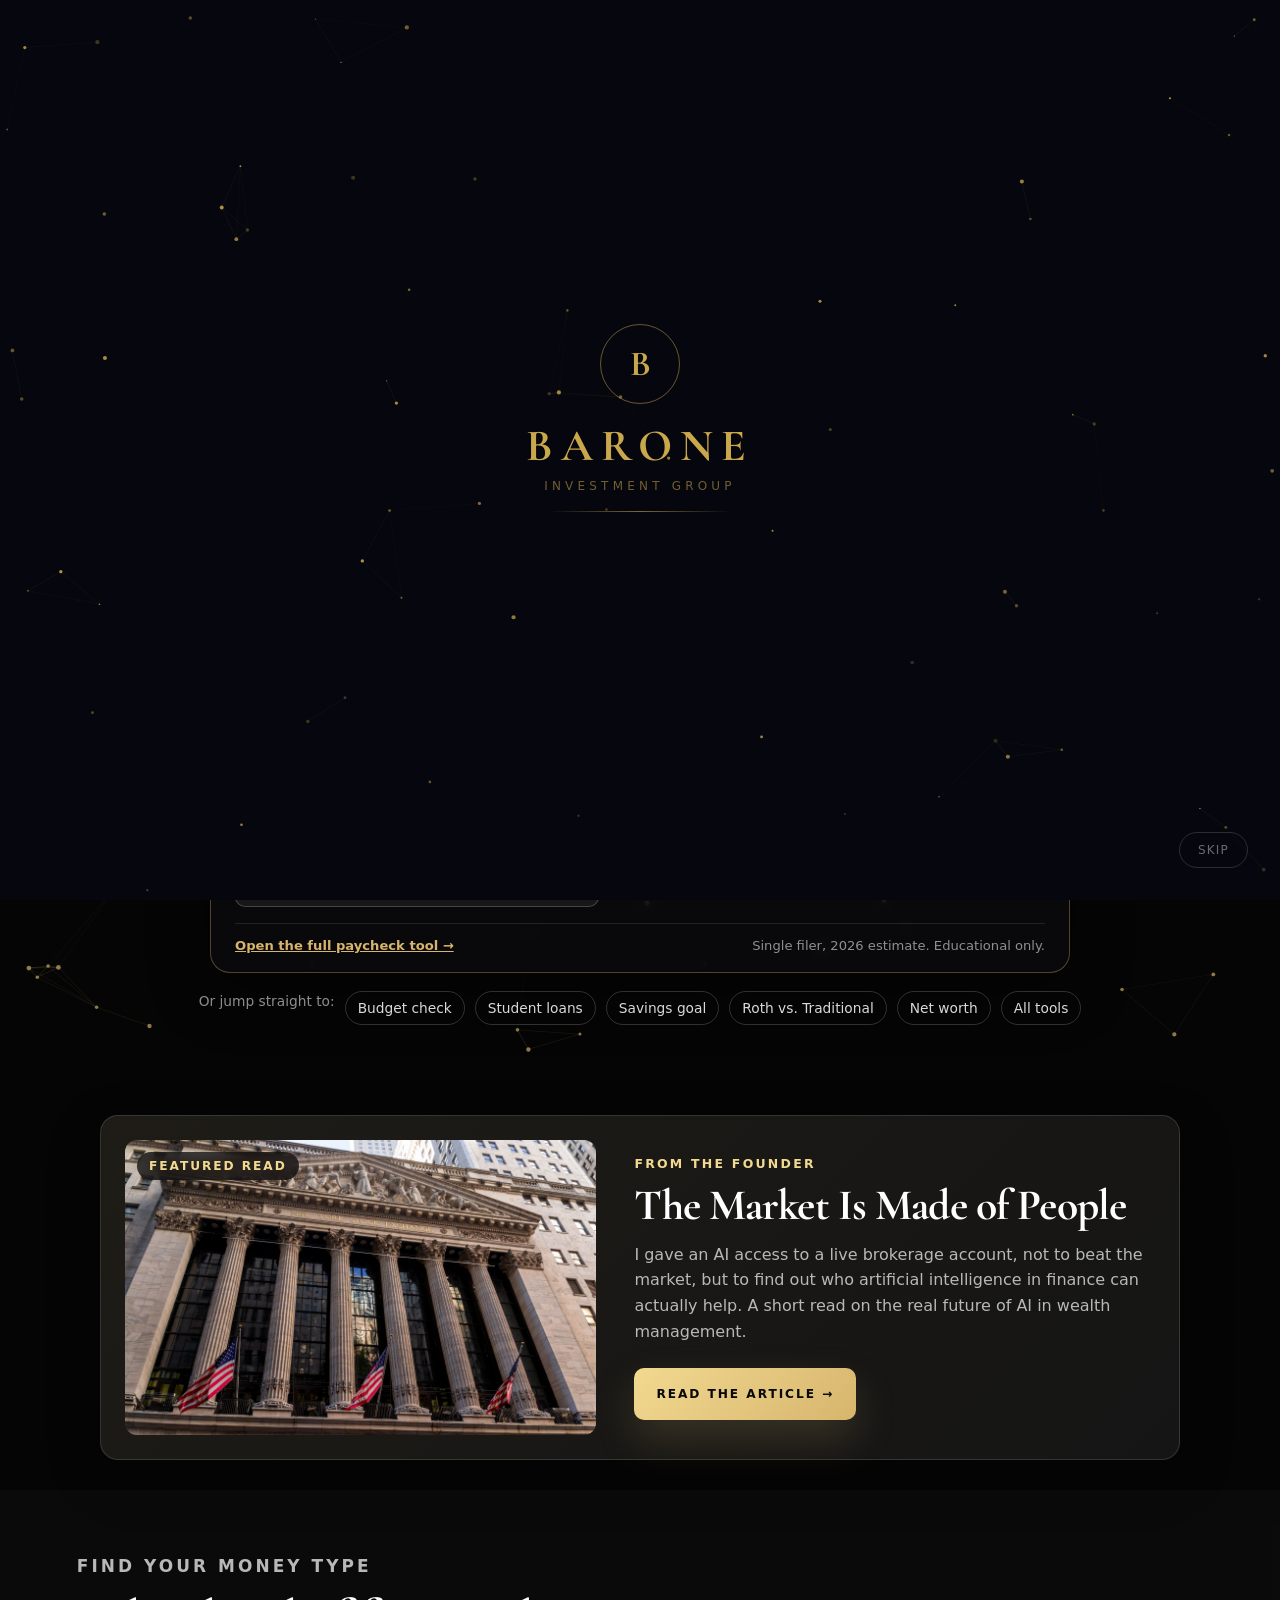
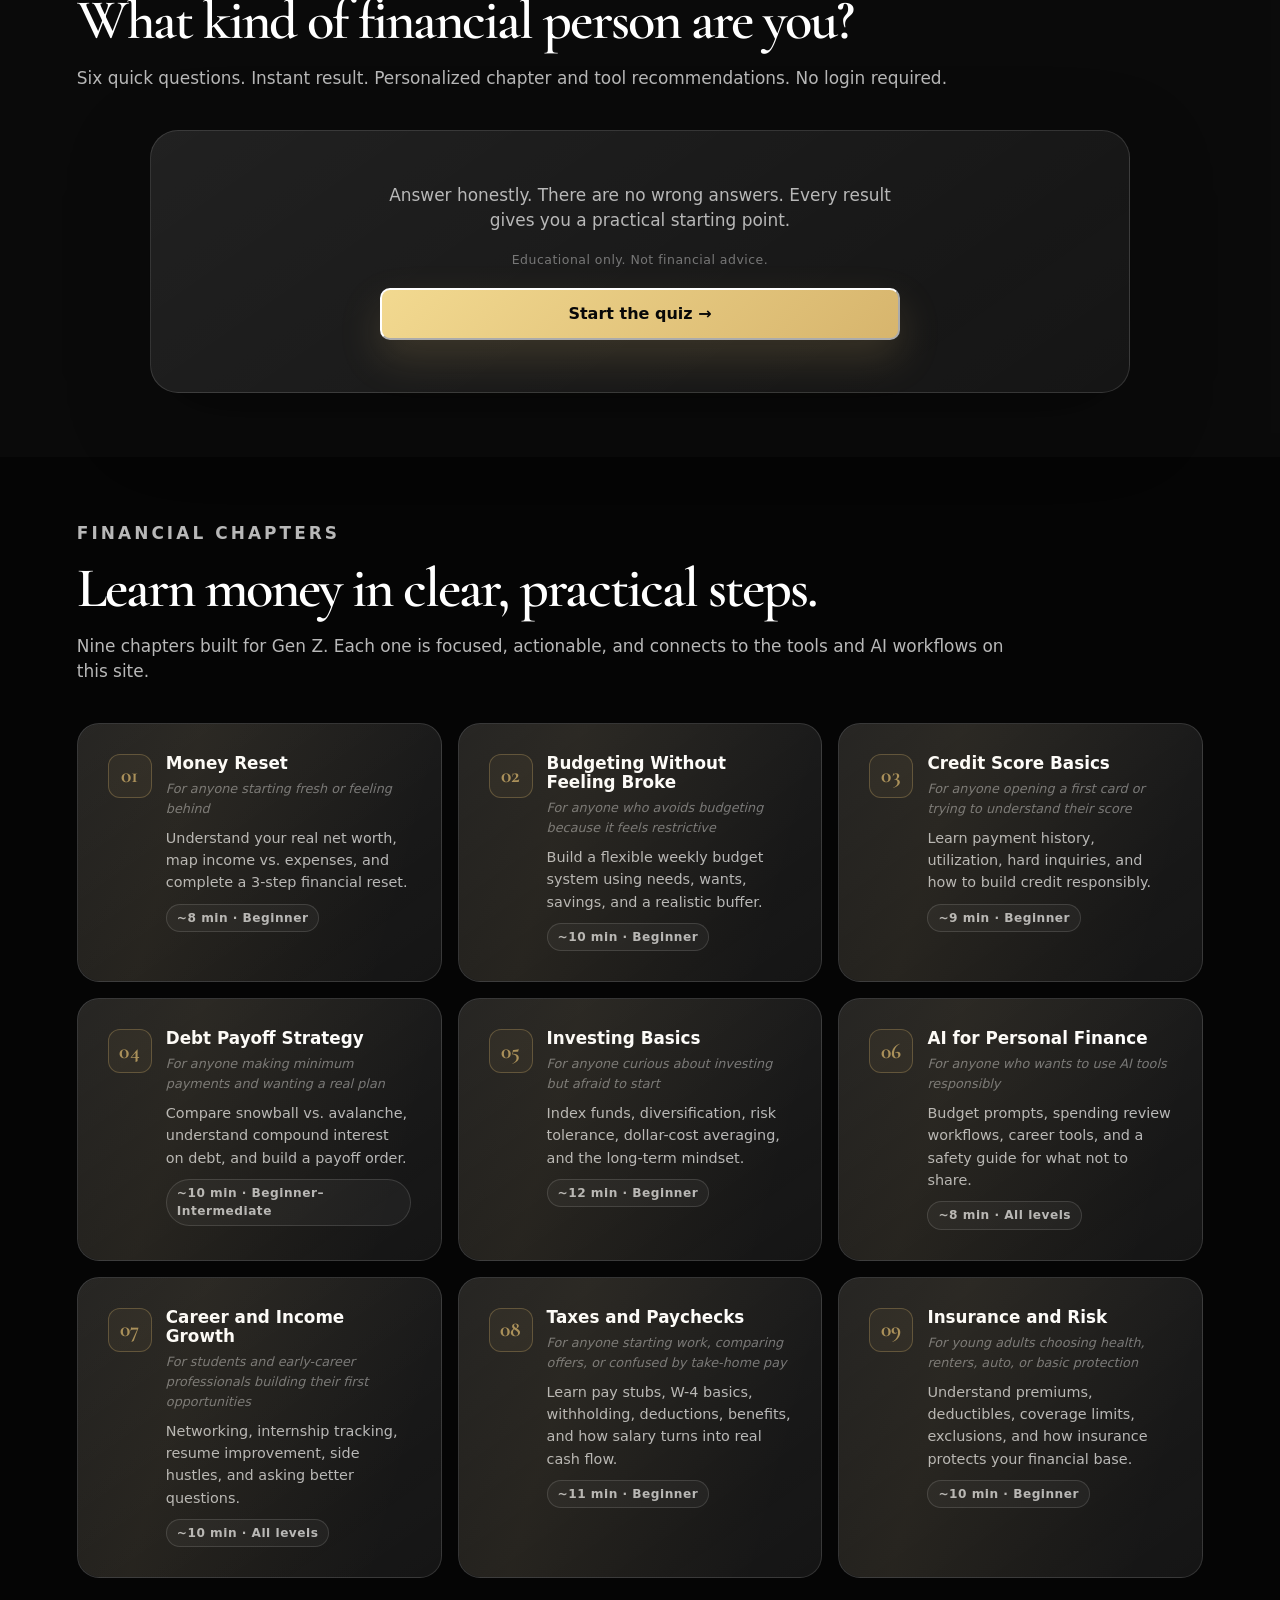
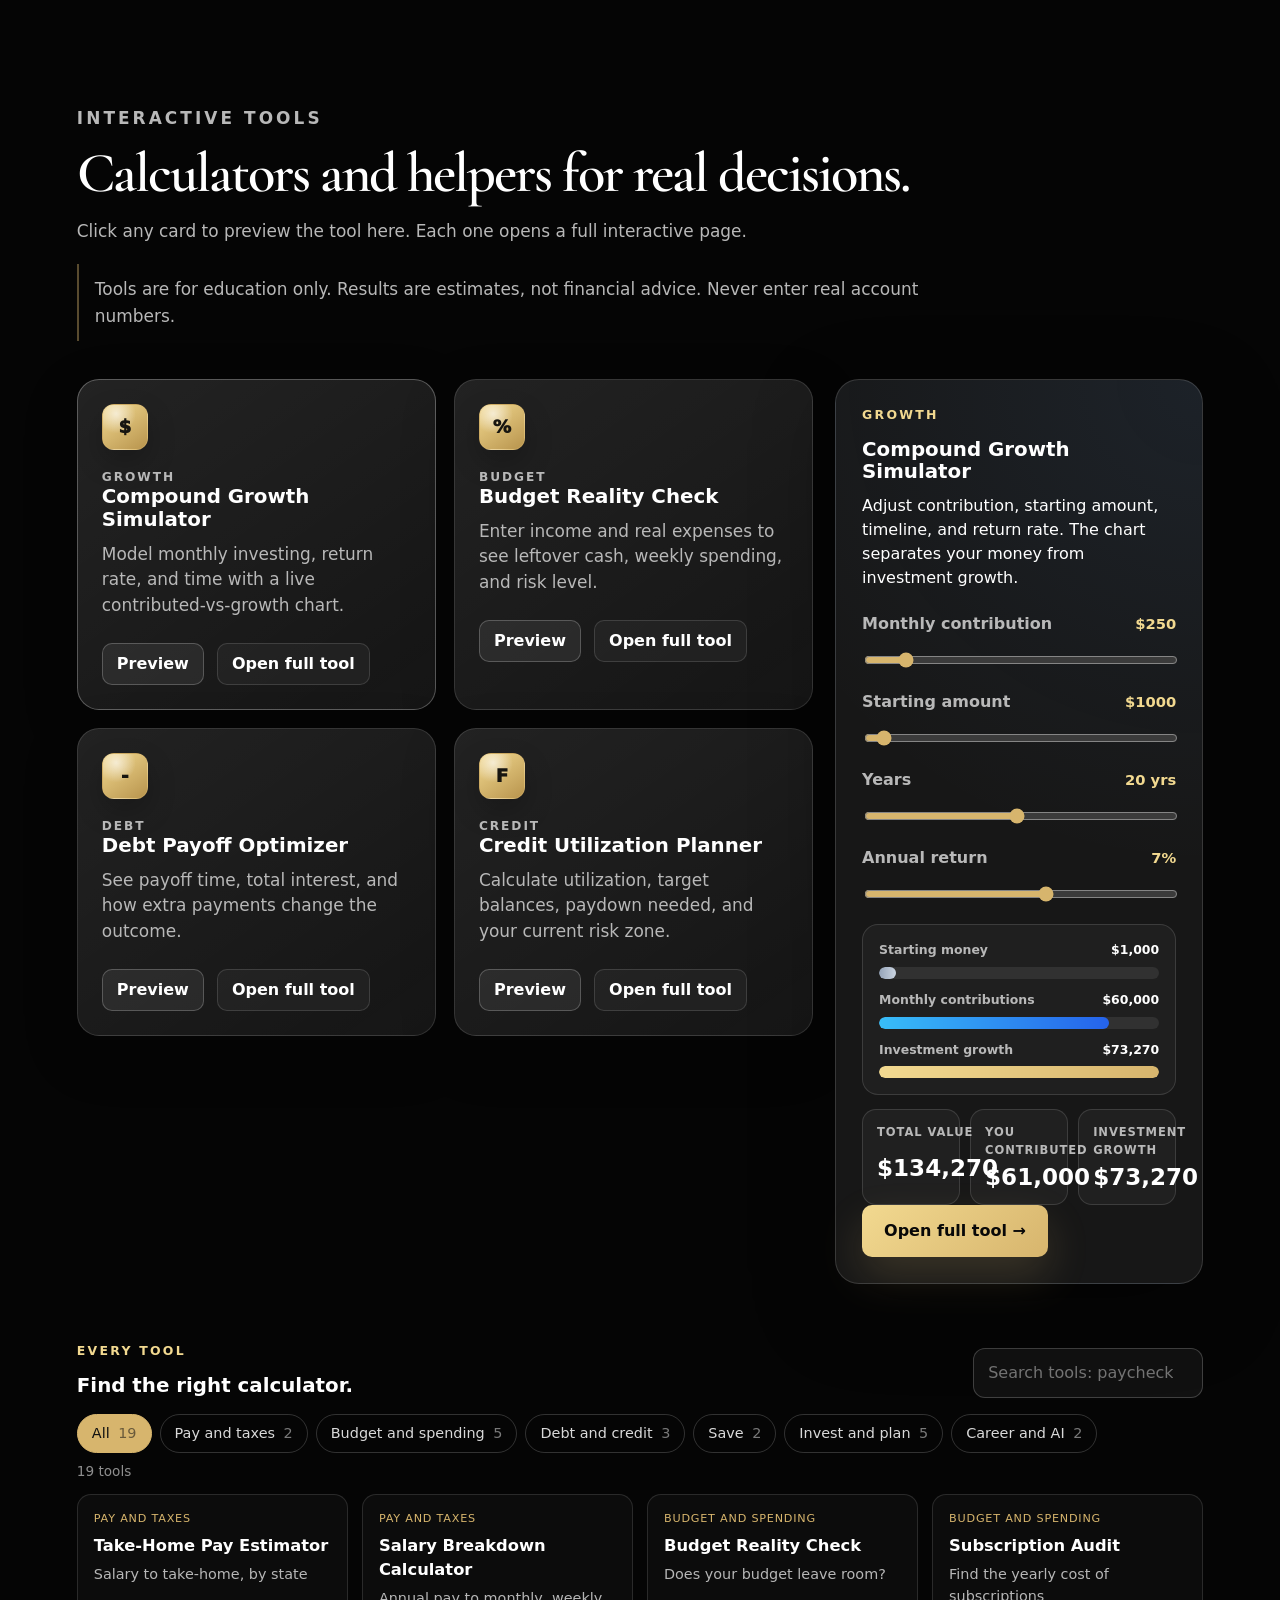
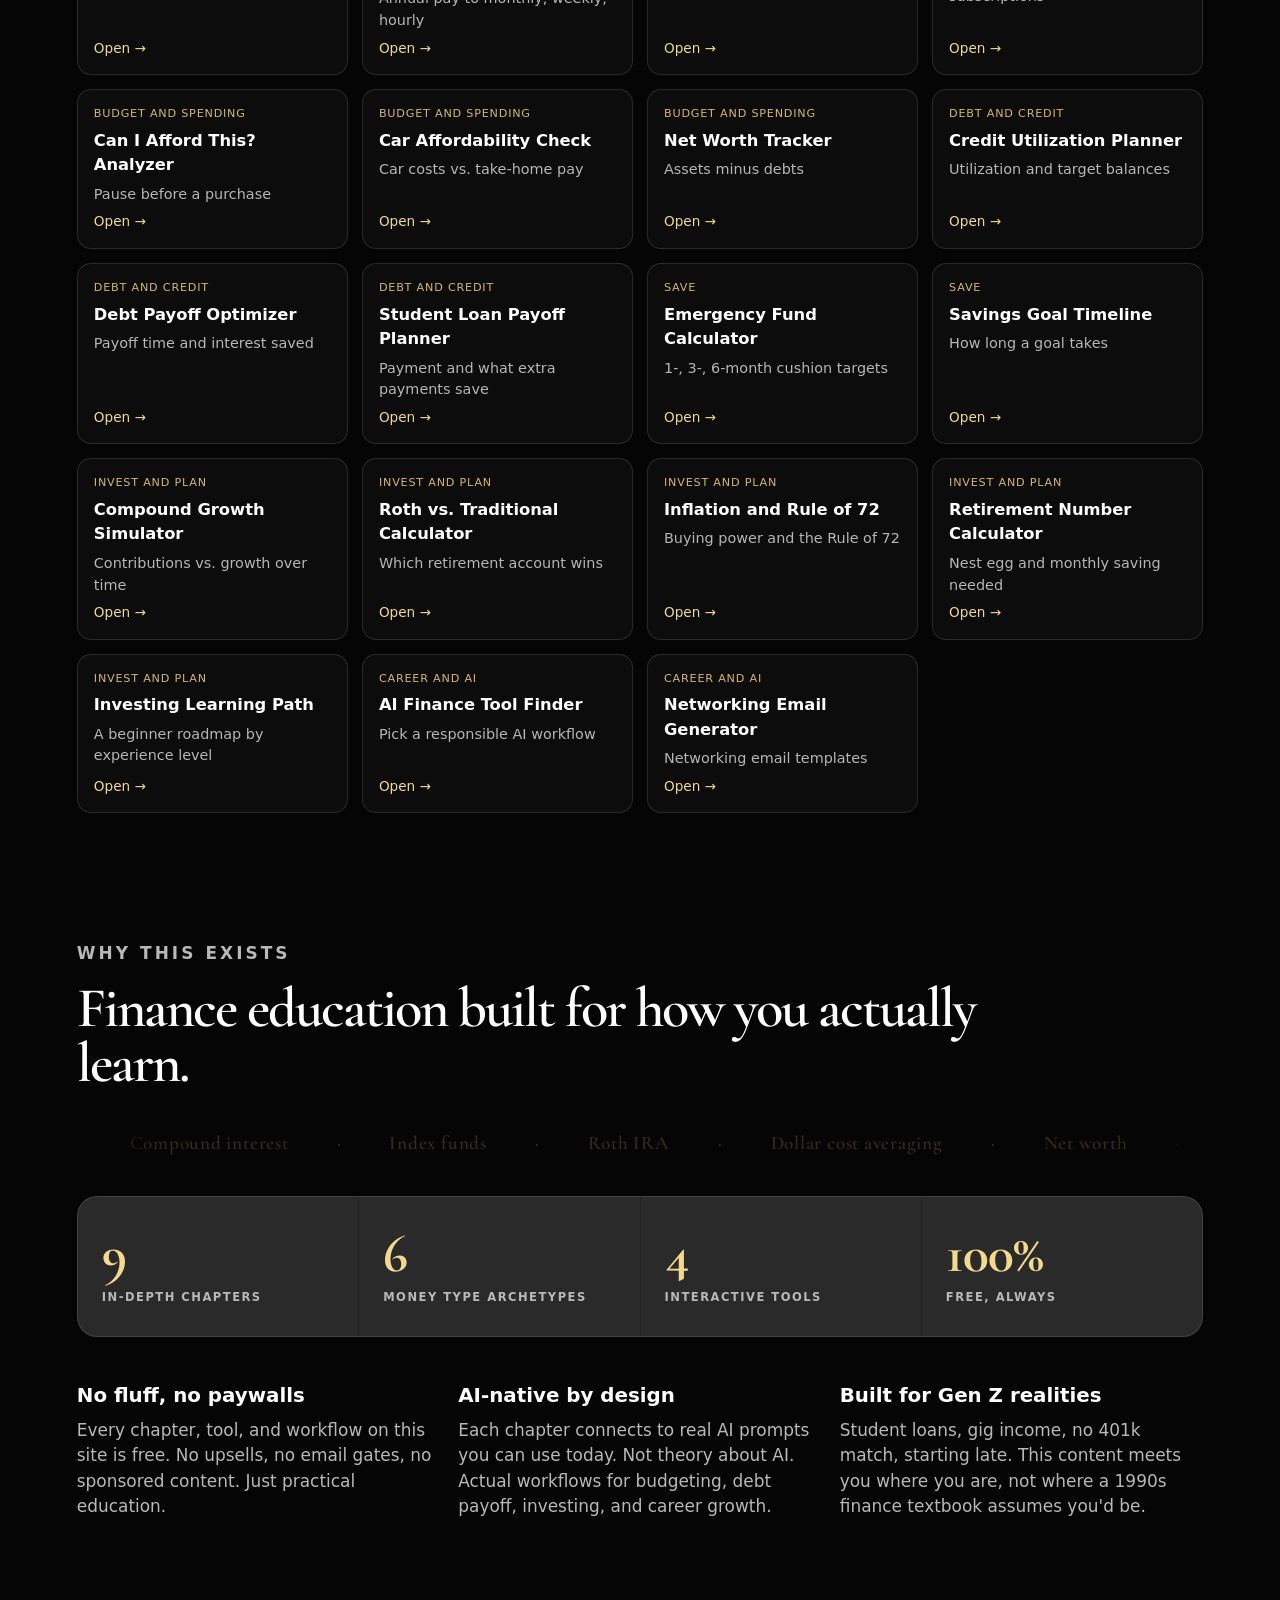
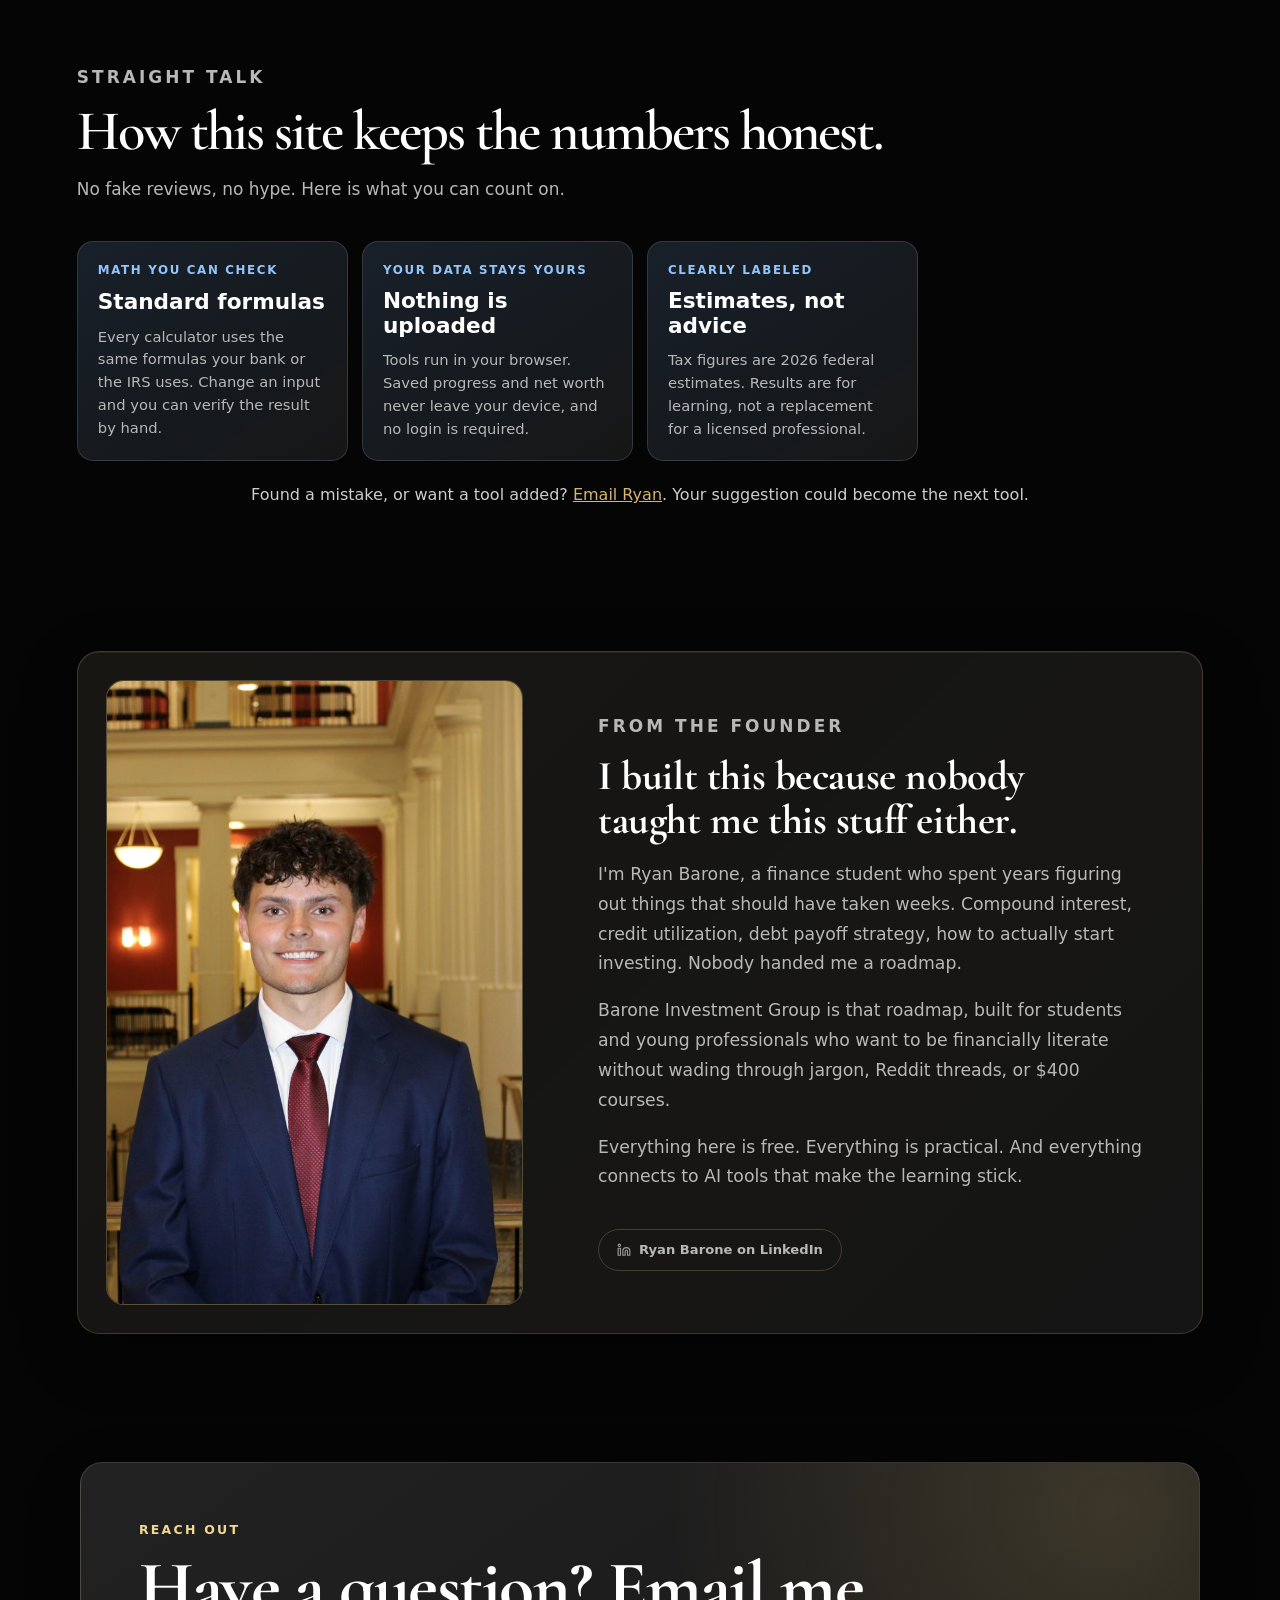
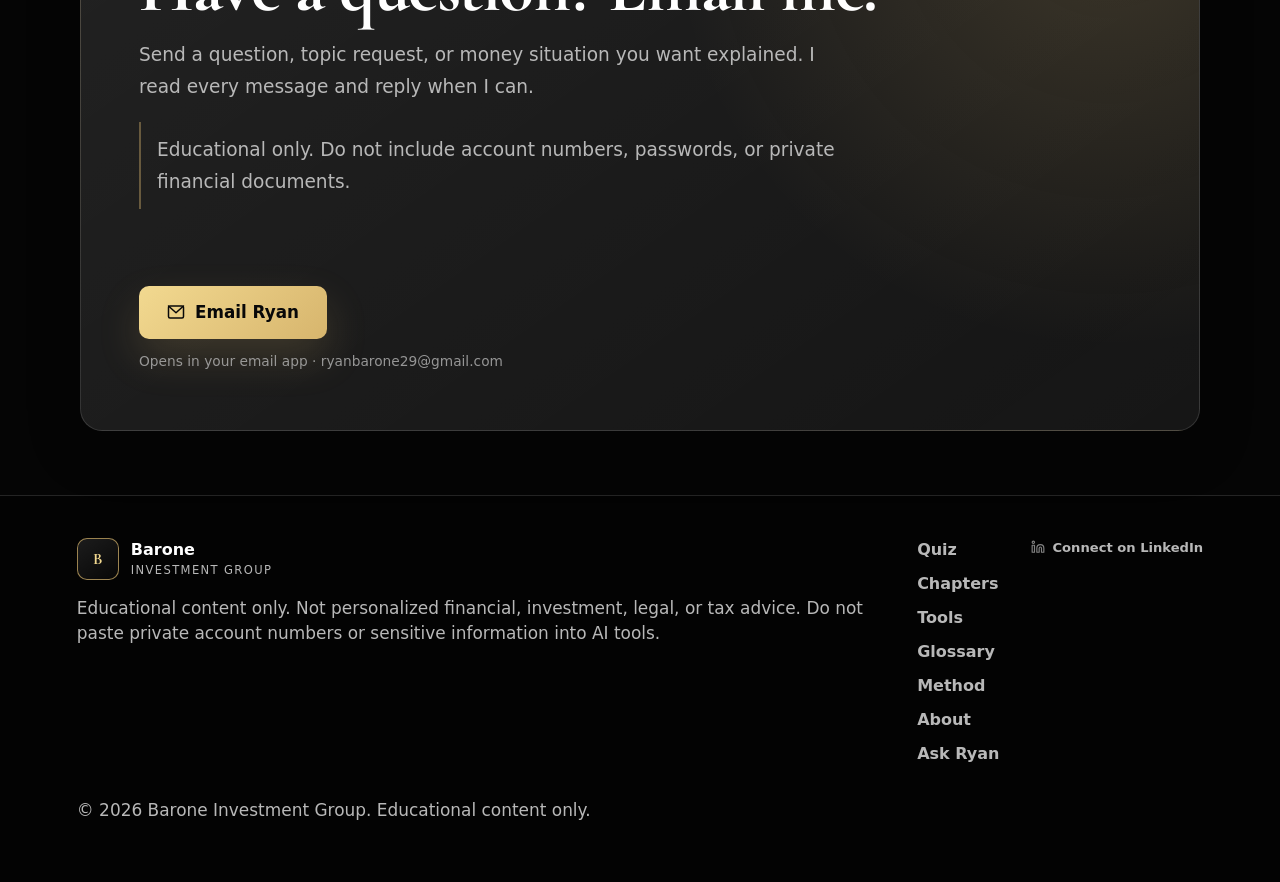
==== commit dbb98272: "Integrate tools into the UX: live hero calculator, tool directory, in-lesson tools, quick search - H" ====
--- a/index.html
+++ b/index.html
@@ -105,6 +105,43 @@
             <span>Personalized path</span>
           </div>
         </div>
+
+        <div class="hero-lab reveal is-visible" id="hero-lab" aria-label="Live take-home pay calculator">
+          <div class="hl-head">
+            <span class="eyebrow">Try it now</span>
+            <strong>What does your salary really pay?</strong>
+          </div>
+          <div class="hl-grid">
+            <div class="hl-controls">
+              <label>Salary <output id="hl-salary-v">$65,000</output>
+                <input id="hl-salary" type="range" min="20000" max="250000" step="1000" value="65000" /></label>
+              <label>401(k) saved <output id="hl-401k-v">5%</output>
+                <input id="hl-401k" type="range" min="0" max="25" step="1" value="5" /></label>
+              <label>State
+                <select id="hl-state"><option value="">No state tax / not sure</option></select></label>
+            </div>
+            <div class="hl-out">
+              <span class="hl-label">Take-home per paycheck (every two weeks)</span>
+              <strong class="hl-net" id="hl-net">$0</strong>
+              <small id="hl-month"></small>
+              <div class="hl-bar" id="hl-bar" role="img" aria-label="Breakdown of salary into take-home, taxes and 401(k)"></div>
+              <ul class="hl-legend" id="hl-legend"></ul>
+            </div>
+          </div>
+          <div class="hl-foot">
+            <a id="hl-open" href="tool.html?tool=paycheck">Open the full paycheck tool &rarr;</a>
+            <span>Single filer, 2026 estimate. Educational only.</span>
+          </div>
+        </div>
+        <nav class="hero-jump" aria-label="Jump to a tool">
+          <span>Or jump straight to:</span>
+          <a href="tool.html?tool=budget">Budget check</a>
+          <a href="tool.html?tool=student_loan">Student loans</a>
+          <a href="tool.html?tool=savings_goal">Savings goal</a>
+          <a href="tool.html?tool=roth_vs_trad">Roth vs. Traditional</a>
+          <a href="tool.html?tool=net_worth">Net worth</a>
+          <a href="#tool-hub">All tools</a>
+        </nav>
 
         <script>
 (function () {
@@ -739,21 +776,19 @@
 
           </div><!-- /.tool-grid -->
 
-          <div class="more-tools" aria-label="More tools">
-            <p class="panel-label">More full tools</p>
-            <div class="more-tools-grid">
-              <a class="lesson-tool-card" href="tool.html?tool=inflation"><span>Investing</span><strong>Inflation and Rule of 72</strong><p>What your money buys later and how fast it doubles.</p><small>Open tool</small></a>
-              <a class="lesson-tool-card" href="tool.html?tool=retirement_number"><span>Retirement</span><strong>Retirement Number</strong><p>The nest egg you need and the monthly amount to reach it.</p><small>Open tool</small></a>
-              <a class="lesson-tool-card" href="tool.html?tool=car_afford"><span>Budget</span><strong>Car Affordability Check</strong><p>Loan, insurance, gas, and upkeep as a share of take-home.</p><small>Open tool</small></a>
-              <a class="lesson-tool-card" href="tool.html?tool=subscriptions"><span>Budget</span><strong>Subscription Audit</strong><p>Find the yearly cost and what cutting subscriptions saves.</p><small>Open tool</small></a>
-              <a class="lesson-tool-card" href="tool.html?tool=student_loan"><span>Debt</span><strong>Student Loan Payoff Planner</strong><p>Monthly payment, total interest, and what extra payments save.</p><small>Open tool</small></a>
-              <a class="lesson-tool-card" href="tool.html?tool=paycheck"><span>Taxes</span><strong>Take-Home Pay Estimator</strong><p>Salary to paycheck after federal tax, FICA, state tax, and 401(k).</p><small>Open tool</small></a>
-              <a class="lesson-tool-card" href="tool.html?tool=roth_vs_trad"><span>Retirement</span><strong>Roth vs. Traditional</strong><p>See which account wins for your tax rates and timeline.</p><small>Open tool</small></a>
-              <a class="lesson-tool-card" href="tool.html?tool=savings_goal"><span>Savings</span><strong>Savings Goal Timeline</strong><p>How long a goal takes, with interest included.</p><small>Open tool</small></a>
-              <a class="lesson-tool-card" href="tool.html?tool=net_worth"><span>Reset</span><strong>Net Worth Tracker</strong><p>Assets minus debts. Saved only in your browser.</p><small>Open tool</small></a>
-              <a class="lesson-tool-card" href="tool.html?tool=emergency"><span>Safety net</span><strong>Emergency Fund Calculator</strong><p>1-, 3-, and 6-month cushion targets.</p><small>Open tool</small></a>
-              <a class="lesson-tool-card" href="tool.html?tool=salary"><span>Income</span><strong>Salary Breakdown</strong><p>Annual pay to monthly, weekly, and hourly.</p><small>Open tool</small></a>
-            </div>
+          <div class="tool-hub" id="tool-hub" aria-label="All tools">
+            <div class="hub-head">
+              <div>
+                <p class="panel-label">Every tool</p>
+                <h3>Find the right calculator.</h3>
+              </div>
+              <label class="hub-search-wrap"><span class="visually-hidden" style="position:absolute;left:-9999px">Search tools</span>
+                <input id="hub-search" type="search" placeholder="Search tools: paycheck, loan, Roth…" autocomplete="off" /></label>
+            </div>
+            <div class="hub-chips" id="hub-chips" role="group" aria-label="Filter tools by category"></div>
+            <p class="hub-count" id="hub-count" aria-live="polite"></p>
+            <div class="hub-grid" id="hub-grid"></div>
+            <p class="hub-empty" id="hub-empty" hidden>No tools match that search.</p>
           </div>
 
           <!-- Tool preview panel -->
@@ -924,8 +959,13 @@
     </main>
 
   <script src="entrance.js?v=20260522v3"></script>
+  <script src="calc.js?v=20261105v4"></script>
+  <script src="states.js?v=20261105v4"></script>
+  <script src="tools-meta.js?v=20261105v4"></script>
   <script src="content.js?v=20261105v4"></script>
   <script src="script.js?v=20260522v3"></script>
+  <script src="home-tools.js?v=20261105v4"></script>
+  <script src="quick.js?v=20261105v4"></script>
 
 <script>
 /* --- Mission stat counter animation --- */
--- a/styles.css
+++ b/styles.css
@@ -3576,3 +3576,84 @@
   *, *::before, *::after { animation-duration: .01ms !important; animation-iteration-count: 1 !important; transition-duration: .01ms !important; scroll-behavior: auto !important; }
   .ticker-track, .testimonials-track, .marquee-track { animation: none !important; }
 }
+
+/* ── Hero live calculator ── */
+.hero-lab { position: relative; z-index: 1; width: 100%; max-width: 860px; margin: 36px auto 0; padding: 22px 24px 16px; text-align: left; border: 1px solid rgba(215,181,109,.35); border-radius: 20px; background: rgba(12,12,16,.72); backdrop-filter: blur(8px); box-shadow: 0 18px 60px rgba(0,0,0,.45); }
+.hl-head { display: flex; flex-wrap: wrap; align-items: baseline; gap: 6px 14px; margin-bottom: 16px; }
+.hl-head strong { font-size: 1.15rem; }
+.hl-grid { display: grid; grid-template-columns: 1fr 1.15fr; gap: 28px; }
+.hl-controls { display: grid; gap: 14px; align-content: start; }
+.hl-controls label { display: grid; gap: 6px; font-size: .88rem; color: rgba(255,255,255,.8); }
+.hl-controls output { float: right; color: #d7b56d; font-weight: 700; }
+.hl-controls input[type=range] { width: 100%; accent-color: #d7b56d; }
+.hl-controls select { padding: 10px 12px; border-radius: 10px; border: 1px solid rgba(255,255,255,.2); background: rgba(255,255,255,.06); color: inherit; font: inherit; }
+.hl-controls select option { color: #111; }
+.hl-label { display: block; font-size: .78rem; text-transform: uppercase; letter-spacing: .06em; color: rgba(255,255,255,.6); }
+.hl-net { display: block; font-size: clamp(2.2rem, 6vw, 3.2rem); line-height: 1.1; color: #f2d990; font-variant-numeric: tabular-nums; }
+.hl-out small { display: block; margin-bottom: 12px; color: rgba(255,255,255,.7); }
+.hl-bar { display: flex; height: 14px; border-radius: 99px; overflow: hidden; background: rgba(255,255,255,.1); }
+.hl-bar span { display: block; height: 100%; transition: width .25s ease; }
+.hl-legend { list-style: none; margin: 10px 0 0; padding: 0; display: grid; grid-template-columns: 1fr 1fr; gap: 4px 14px; font-size: .8rem; color: rgba(255,255,255,.75); }
+.hl-legend i { display: inline-block; width: 8px; height: 8px; border-radius: 50%; margin-right: 6px; }
+.hl-legend b { float: right; color: #fff; font-weight: 600; }
+.hl-foot { display: flex; flex-wrap: wrap; justify-content: space-between; gap: 6px 16px; margin-top: 16px; padding-top: 12px; border-top: 1px solid rgba(255,255,255,.1); font-size: .82rem; color: rgba(255,255,255,.55); }
+.hl-foot a { color: #d7b56d; font-weight: 600; }
+.hero-jump { position: relative; z-index: 1; display: flex; flex-wrap: wrap; justify-content: center; gap: 8px 10px; margin-top: 18px; font-size: .86rem; color: rgba(255,255,255,.55); }
+.hero-jump a { padding: 6px 12px; border-radius: 99px; border: 1px solid rgba(255,255,255,.18); color: rgba(255,255,255,.85); text-decoration: none; transition: border-color .15s, color .15s; }
+.hero-jump a:hover, .hero-jump a:focus-visible { border-color: #d7b56d; color: #f2d990; outline: none; }
+@media (max-width: 720px) { .hl-grid { grid-template-columns: 1fr; gap: 18px; } .hero-lab { padding: 18px 16px 12px; } }
+
+/* ── Tool directory ── */
+.tool-hub { grid-column: 1 / -1; order: 3; margin-top: 36px; }
+.hub-head { display: flex; flex-wrap: wrap; align-items: end; justify-content: space-between; gap: 14px; }
+.hub-head h3 { margin: 4px 0 0; }
+.hub-head input { width: min(360px, 100%); padding: 12px 14px; border-radius: 12px; border: 1px solid rgba(255,255,255,.2); background: rgba(255,255,255,.05); color: inherit; font: inherit; }
+.hub-head input:focus-visible { outline: 2px solid #d7b56d; outline-offset: 2px; }
+.hub-chips { display: flex; flex-wrap: wrap; gap: 8px; margin: 16px 0 6px; }
+.hub-chip { padding: 8px 14px; border-radius: 99px; border: 1px solid rgba(255,255,255,.18); background: transparent; color: rgba(255,255,255,.85); font: inherit; font-size: .9rem; cursor: pointer; transition: border-color .15s, background .15s; }
+.hub-chip span { opacity: .55; margin-left: 4px; }
+.hub-chip:hover { border-color: rgba(215,181,109,.7); }
+.hub-chip.is-active { background: #d7b56d; border-color: #d7b56d; color: #111; }
+.hub-chip:focus-visible { outline: 2px solid #d7b56d; outline-offset: 2px; }
+.hub-count { margin: 8px 0 12px; font-size: .85rem; color: rgba(255,255,255,.55); }
+.hub-grid { display: grid; grid-template-columns: repeat(auto-fill, minmax(230px, 1fr)); gap: 14px; }
+.hub-card { display: flex; flex-direction: column; gap: 6px; padding: 16px; border: 1px solid rgba(255,255,255,.12); border-radius: 14px; background: rgba(255,255,255,.03); color: inherit; text-decoration: none; transition: transform .15s, border-color .15s, background .15s; }
+.hub-card:hover, .hub-card:focus-visible { transform: translateY(-2px); border-color: #d7b56d; background: rgba(215,181,109,.07); outline: none; }
+.hub-card strong { font-size: 1.02rem; }
+.hub-card p { margin: 0; color: rgba(255,255,255,.7); font-size: .9rem; flex: 1; }
+.hub-cat { font-size: .7rem; text-transform: uppercase; letter-spacing: .07em; color: #d7b56d; }
+.hub-go { font-size: .85rem; color: #f2d990; }
+.hub-empty { margin-top: 18px; color: rgba(255,255,255,.7); }
+
+/* ── Live tool inside lessons ── */
+.lesson-lab { margin: 28px 0; padding: 24px; border: 1px solid rgba(215,181,109,.35); border-radius: 18px; background: linear-gradient(180deg, rgba(215,181,109,.07), rgba(255,255,255,.02)); }
+.lesson-lab h2 { margin: 4px 0 14px; }
+.lab-tabs { display: flex; flex-wrap: wrap; gap: 8px; margin-bottom: 18px; }
+.lab-tab { padding: 8px 14px; border-radius: 99px; border: 1px solid rgba(255,255,255,.2); background: transparent; color: inherit; font: inherit; font-size: .9rem; cursor: pointer; }
+.lab-tab[aria-selected="true"] { background: #d7b56d; border-color: #d7b56d; color: #111; }
+.lab-tab:focus-visible { outline: 2px solid #d7b56d; outline-offset: 2px; }
+.lab-grid { display: grid; grid-template-columns: minmax(0, 1fr) minmax(0, 1.2fr); gap: 24px; align-items: start; }
+.lab-grid canvas { width: 100%; height: auto; border-radius: 12px; }
+.lab-grid #tool-page-controls { display: grid; gap: 12px; }
+.lab-grid #tool-page-controls label { display: grid; gap: 6px; font-size: .9rem; }
+.lab-grid #tool-page-controls select, .lab-grid #tool-page-controls input[type=number], .lab-grid #tool-page-controls input[type=text] { padding: 10px 12px; border-radius: 10px; border: 1px solid rgba(255,255,255,.2); background: rgba(255,255,255,.06); color: inherit; font: inherit; }
+.lab-grid #tool-page-controls select option { color: #111; }
+.lab-grid #tool-page-controls input[type=range] { width: 100%; accent-color: #d7b56d; }
+.lab-open { display: inline-block; margin-top: 14px; color: #d7b56d; font-weight: 600; }
+@media (max-width: 860px) { .lab-grid { grid-template-columns: 1fr; } .lesson-lab { padding: 18px 14px; } }
+
+/* ── Quick search (Ctrl+K) ── */
+.quick-btn { display: inline-flex; align-items: center; gap: 8px; margin-left: 12px; padding: 7px 12px; border-radius: 99px; border: 1px solid rgba(255,255,255,.22); background: rgba(255,255,255,.05); color: rgba(255,255,255,.85); font: inherit; font-size: .84rem; cursor: pointer; }
+.quick-btn kbd { font: inherit; font-size: .72rem; padding: 1px 6px; border-radius: 6px; border: 1px solid rgba(255,255,255,.25); color: rgba(255,255,255,.6); }
+.quick-btn:hover, .quick-btn:focus-visible { border-color: #d7b56d; outline: none; }
+.quick-overlay { position: fixed; inset: 0; z-index: 9999; display: none; align-items: flex-start; justify-content: center; padding: 12vh 16px 16px; background: rgba(4,4,8,.72); backdrop-filter: blur(4px); }
+.quick-overlay.is-open { display: flex; }
+.quick-box { width: 100%; max-width: 560px; border: 1px solid rgba(215,181,109,.4); border-radius: 16px; background: #101016; box-shadow: 0 24px 80px rgba(0,0,0,.6); overflow: hidden; }
+.quick-box input { width: 100%; padding: 16px 18px; border: 0; border-bottom: 1px solid rgba(255,255,255,.12); background: transparent; color: #fff; font: inherit; font-size: 1.05rem; }
+.quick-box input:focus { outline: none; }
+.quick-list { list-style: none; margin: 0; padding: 6px; max-height: 50vh; overflow-y: auto; }
+.quick-list a { display: flex; justify-content: space-between; gap: 12px; padding: 10px 12px; border-radius: 10px; color: #fff; text-decoration: none; }
+.quick-list a small { color: rgba(255,255,255,.5); white-space: nowrap; }
+.quick-list a.is-sel, .quick-list a:hover { background: rgba(215,181,109,.16); }
+.quick-empty { padding: 18px; color: rgba(255,255,255,.6); }
+@media (max-width: 640px) { .quick-btn kbd { display: none; } .quick-btn { margin-left: 6px; } }
